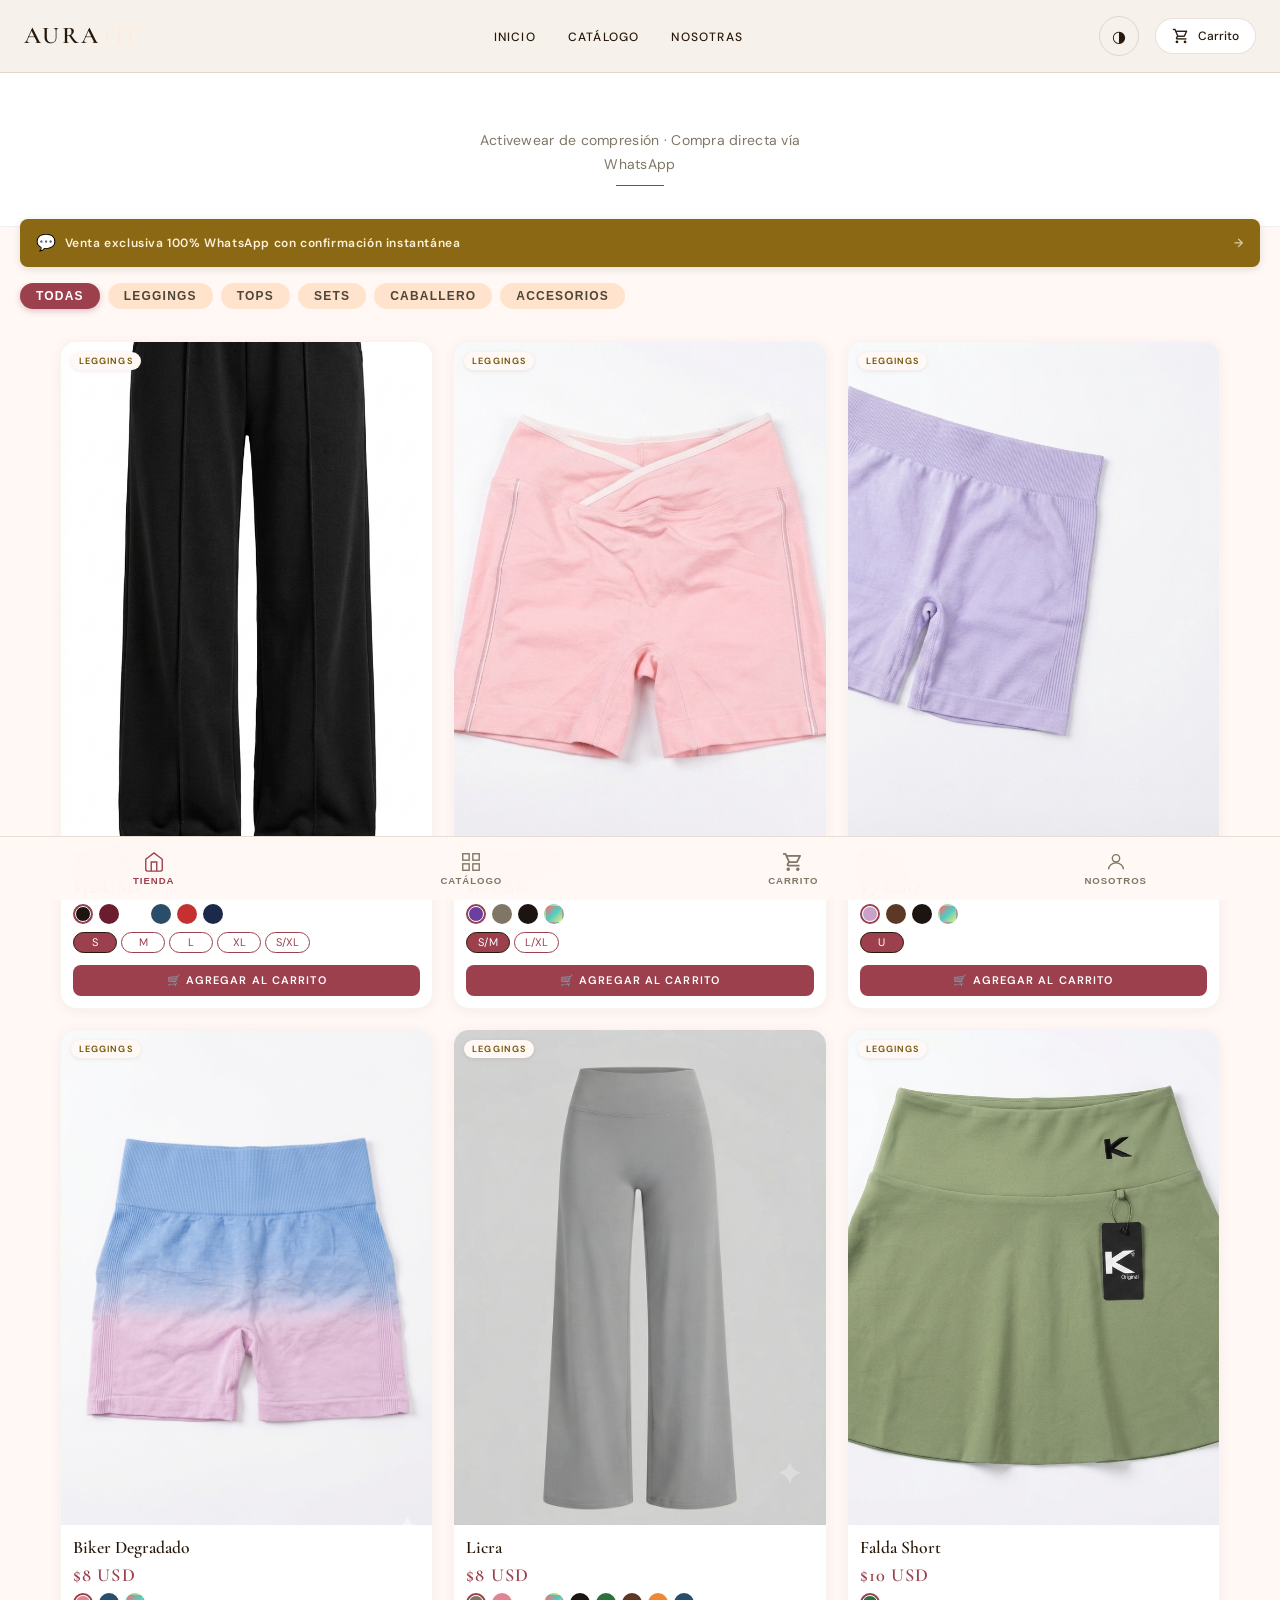
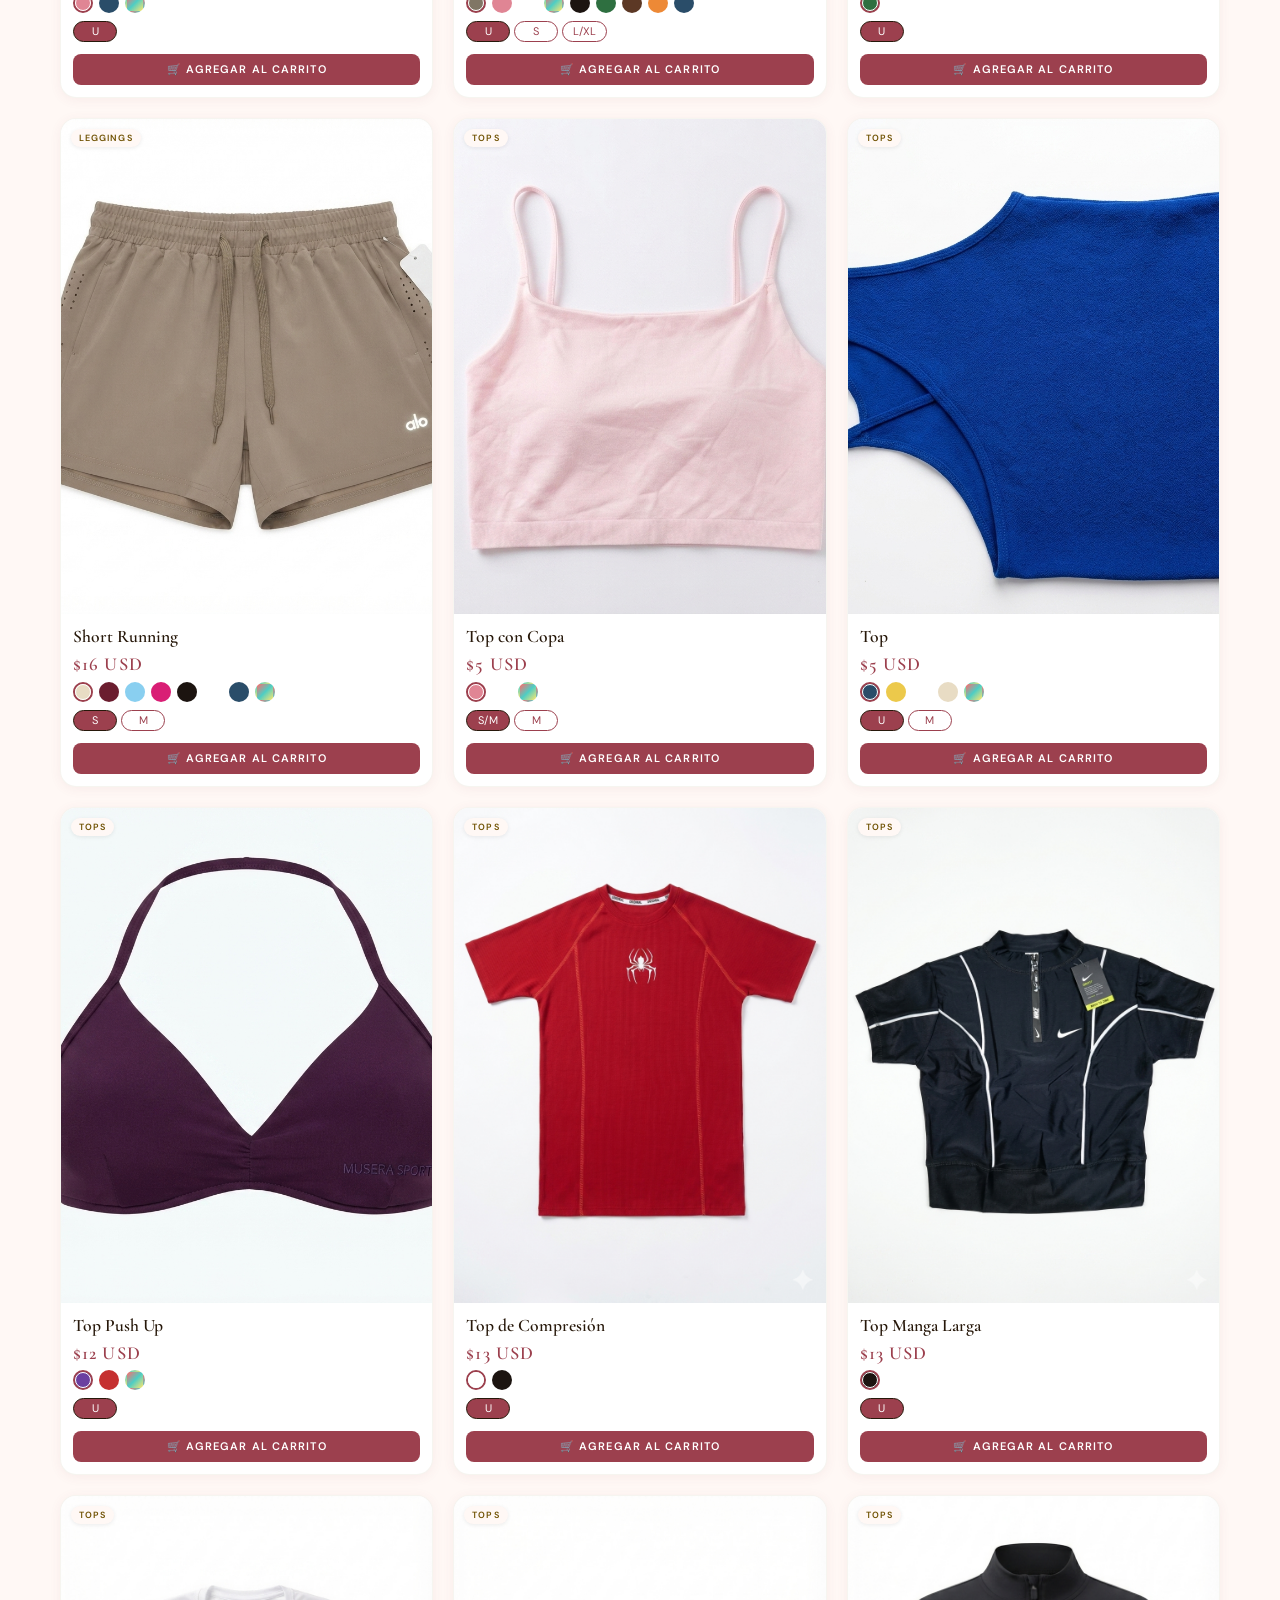
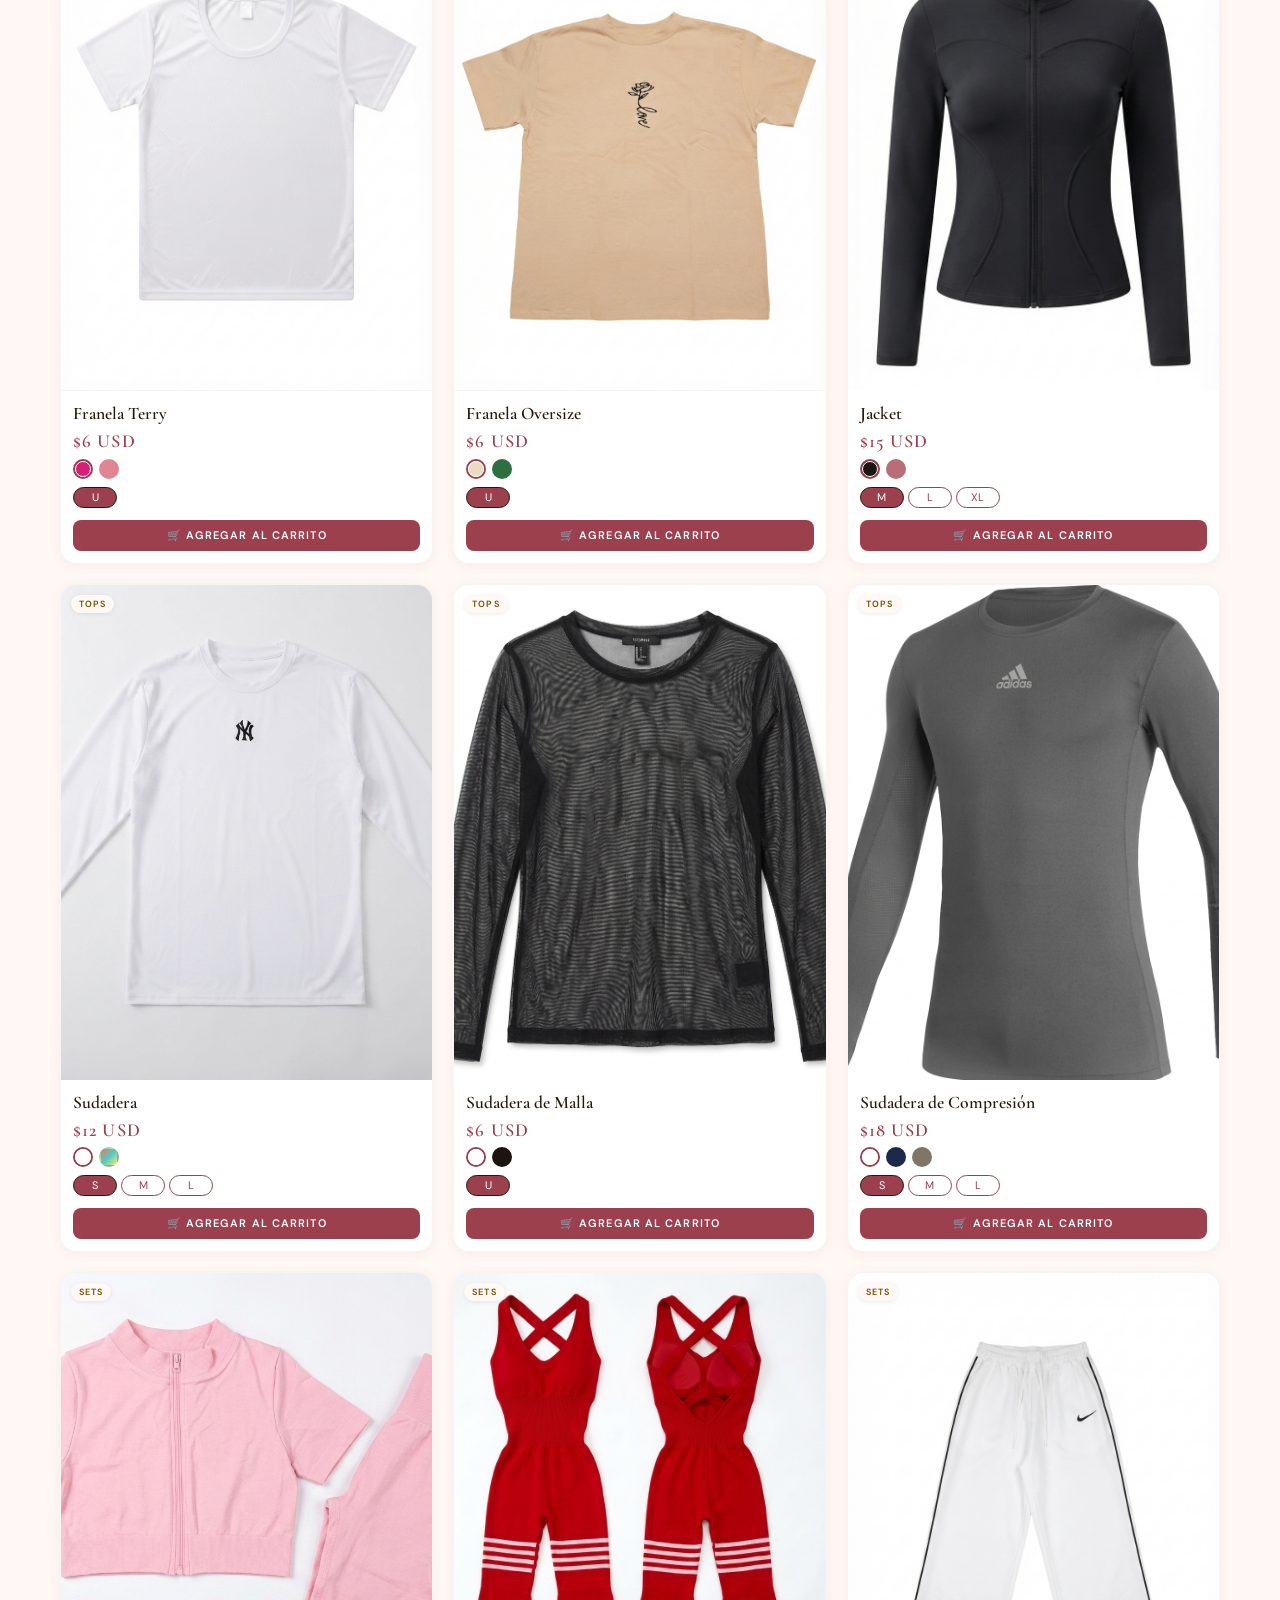
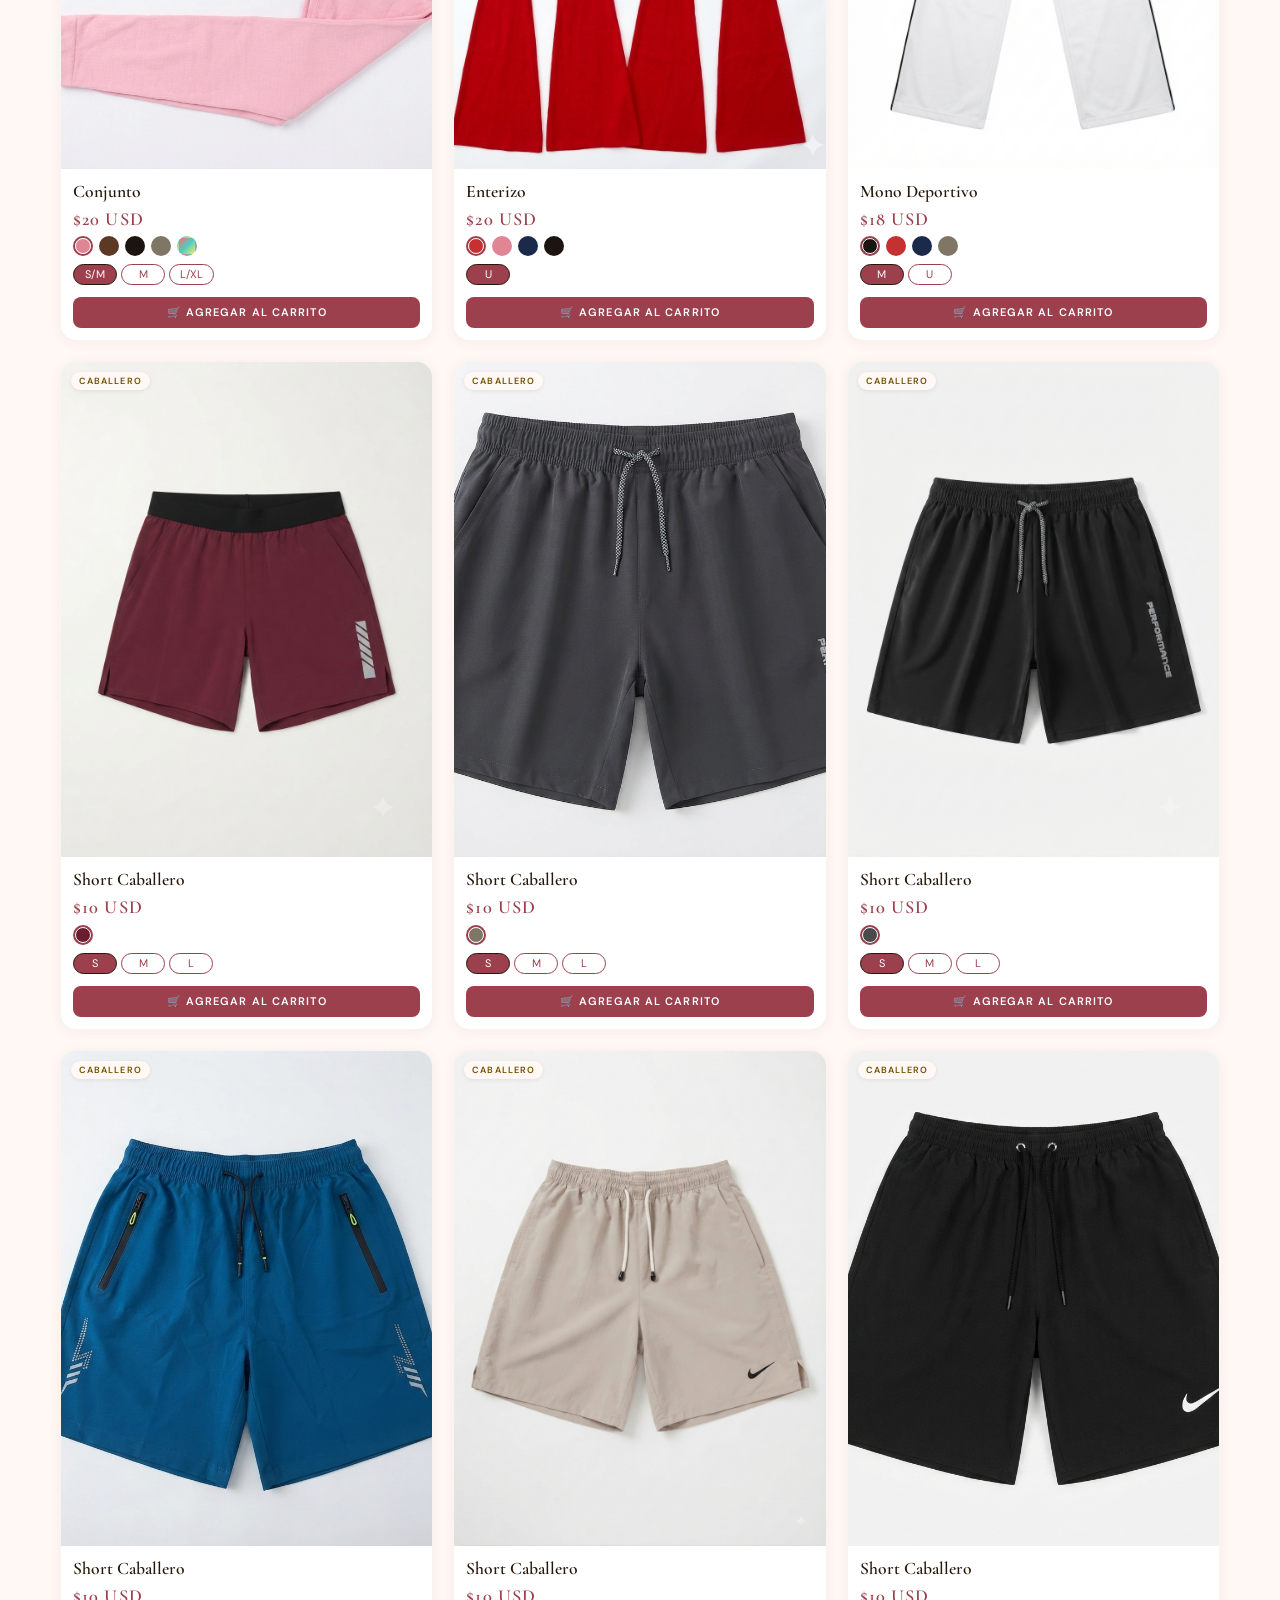
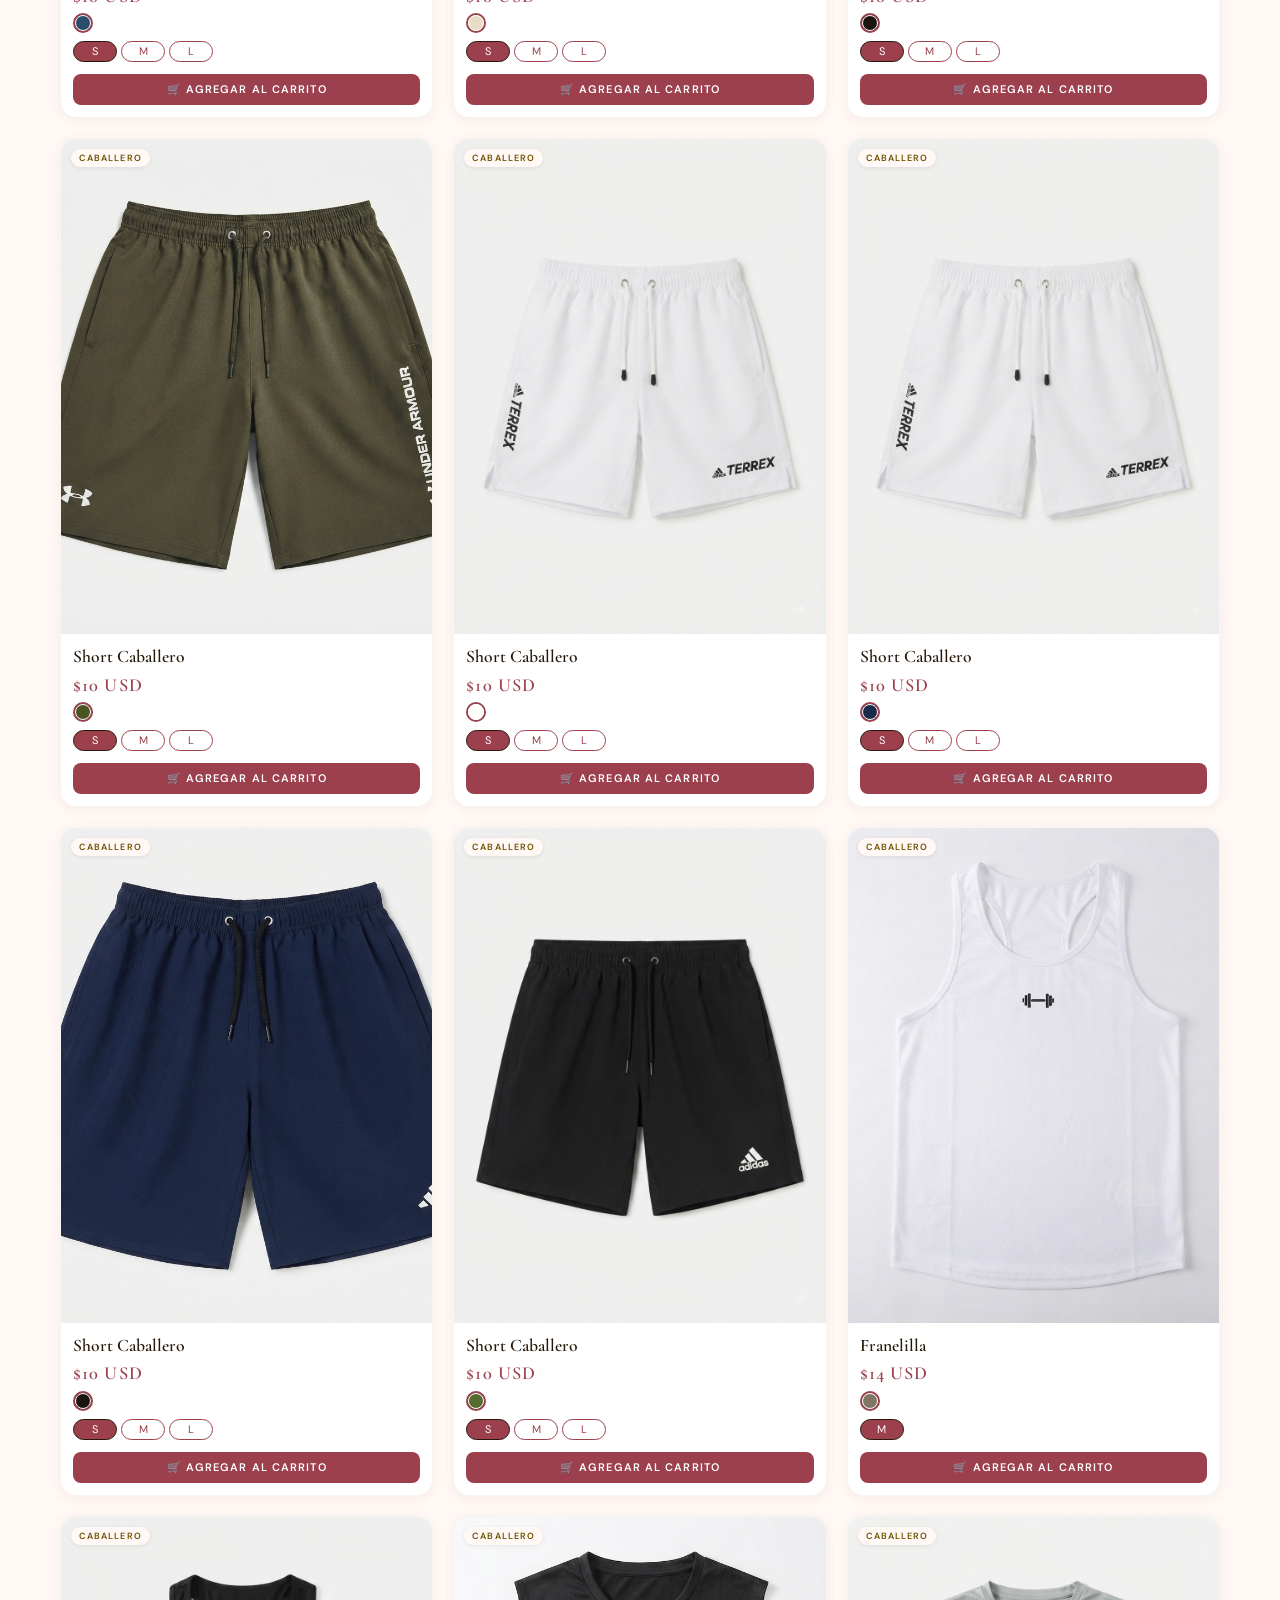
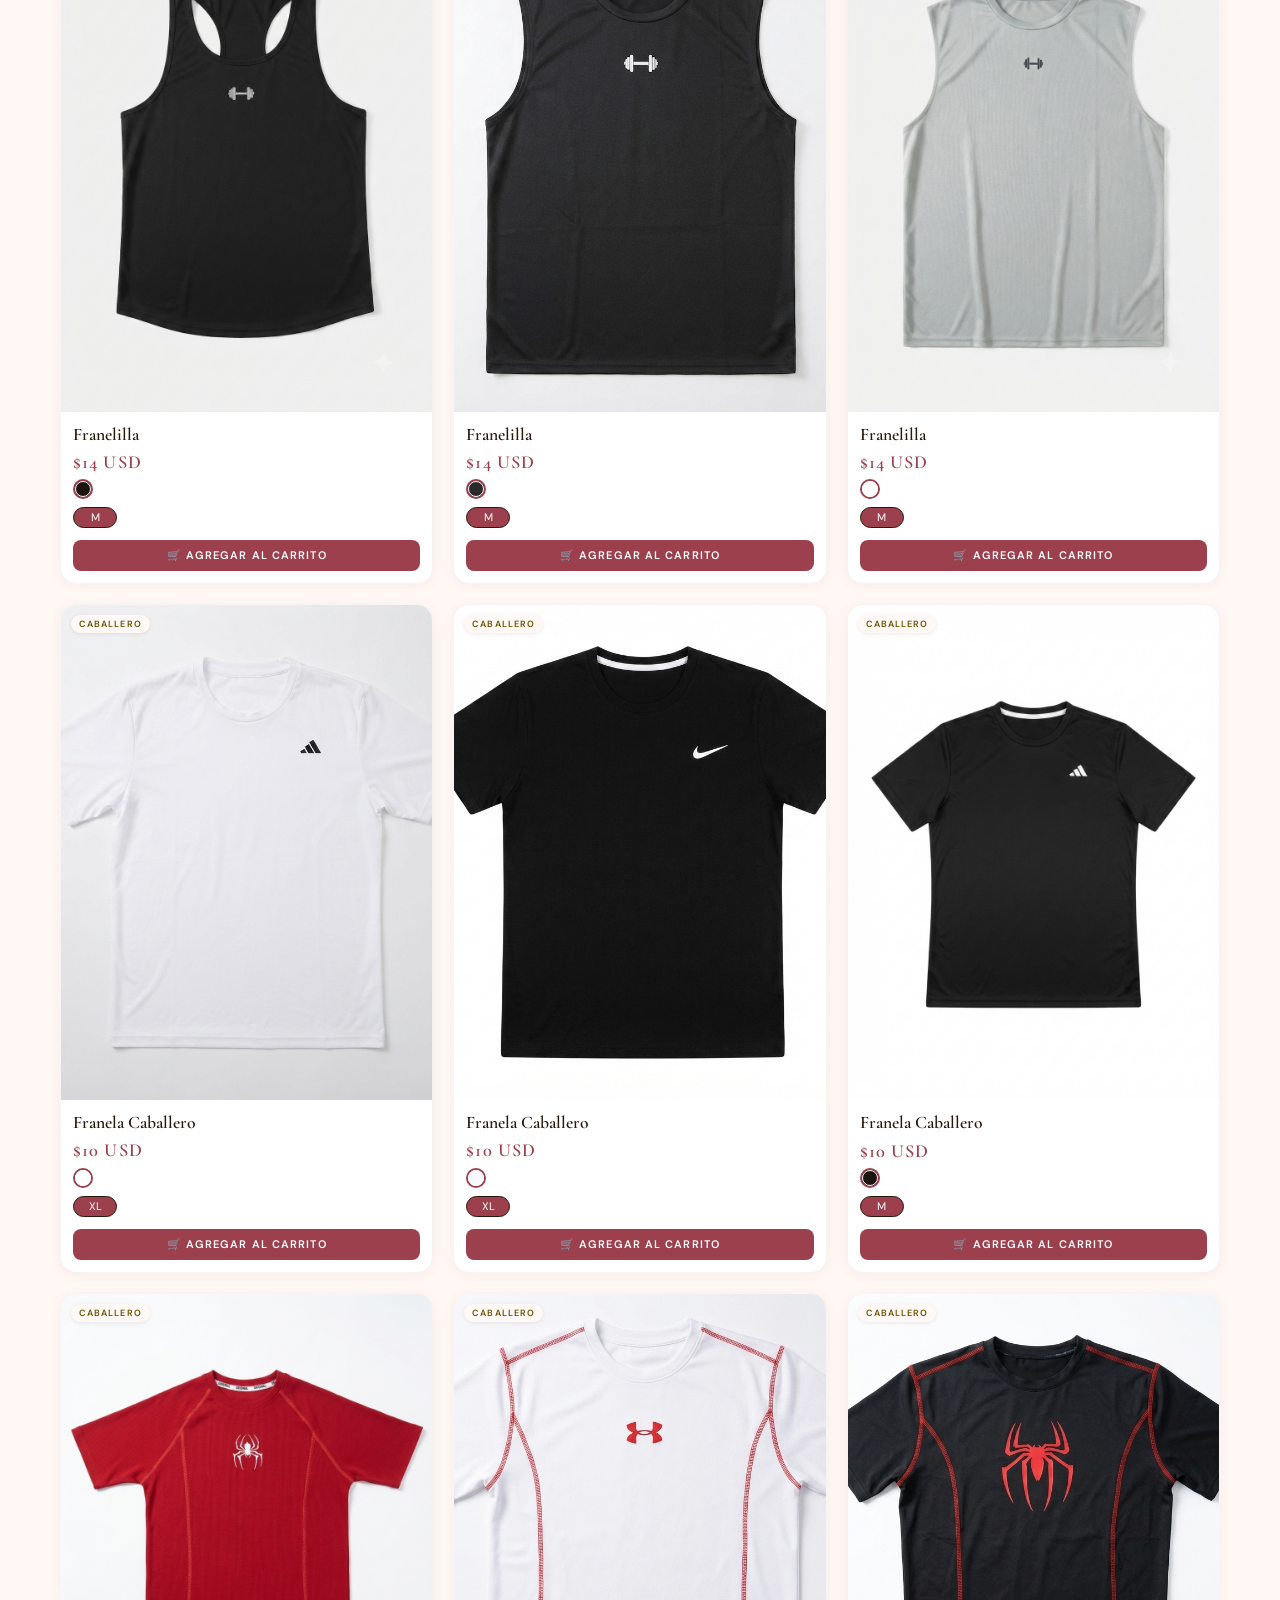
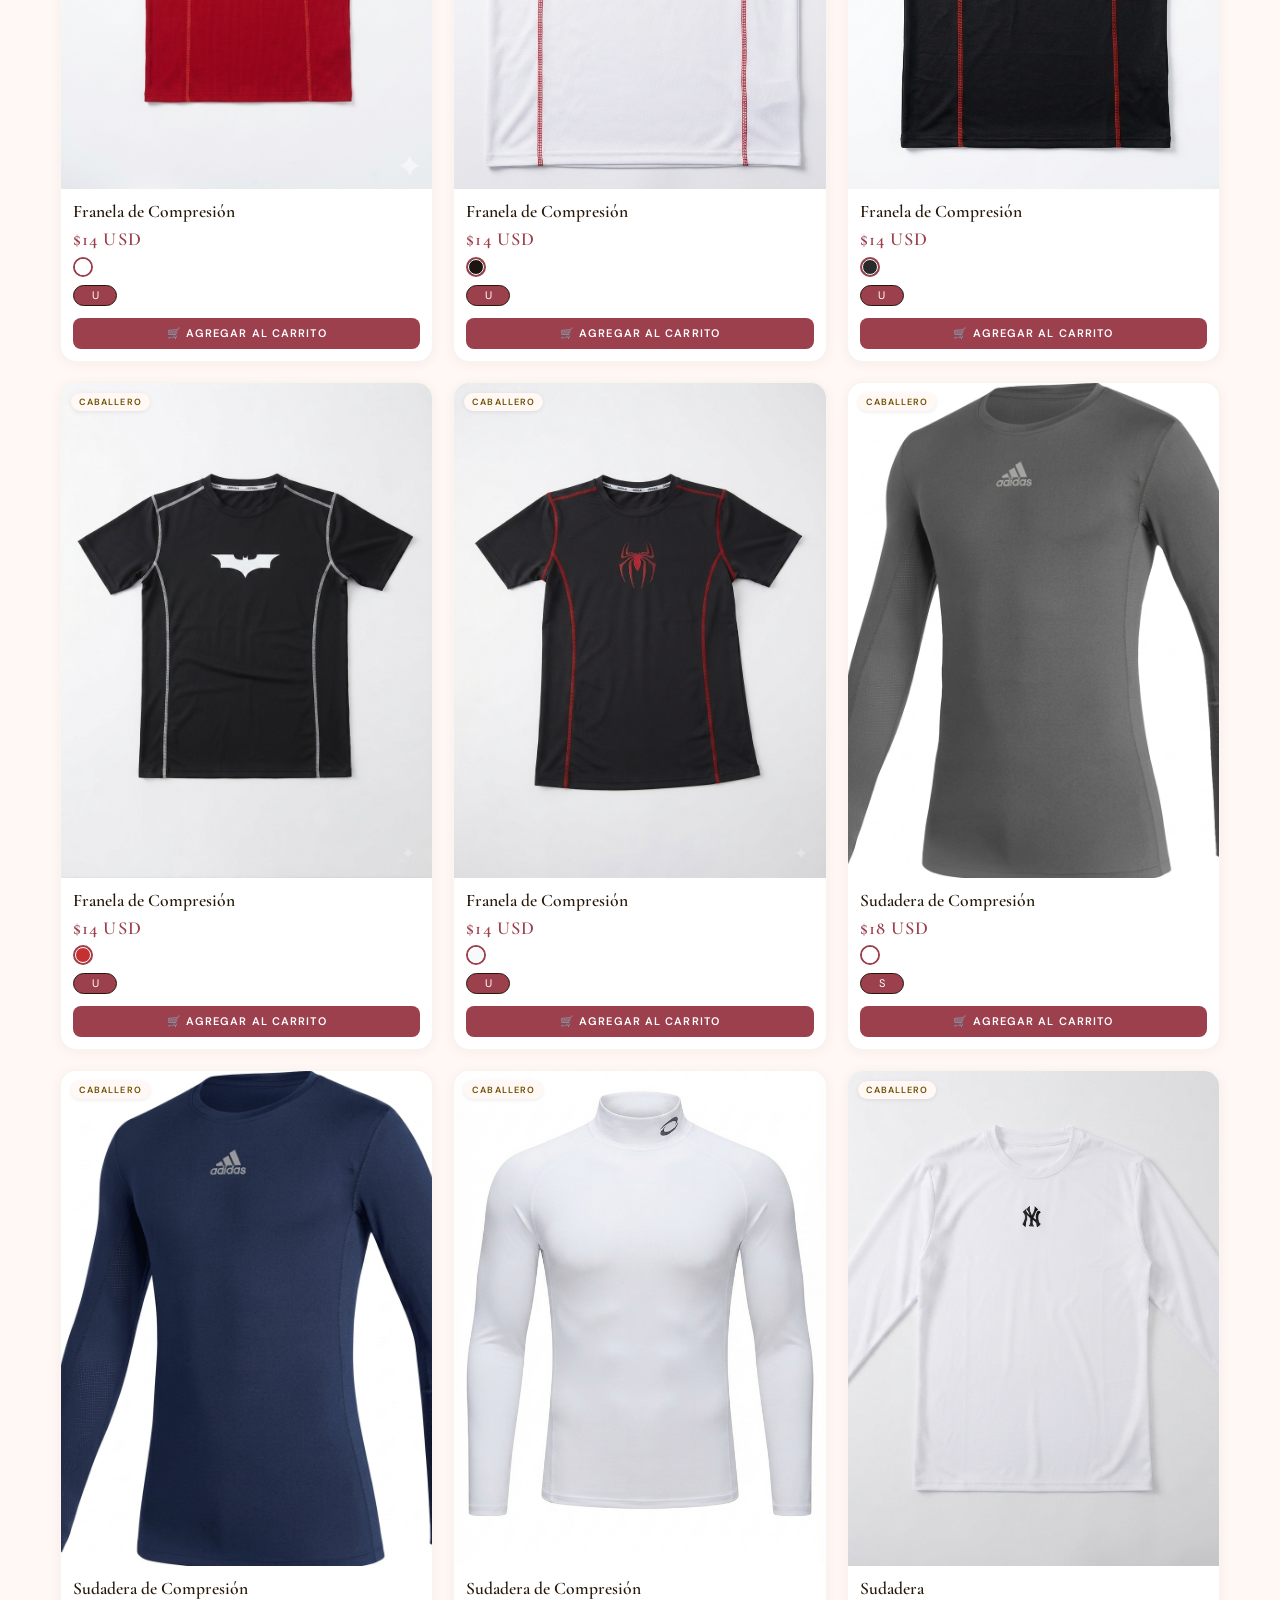
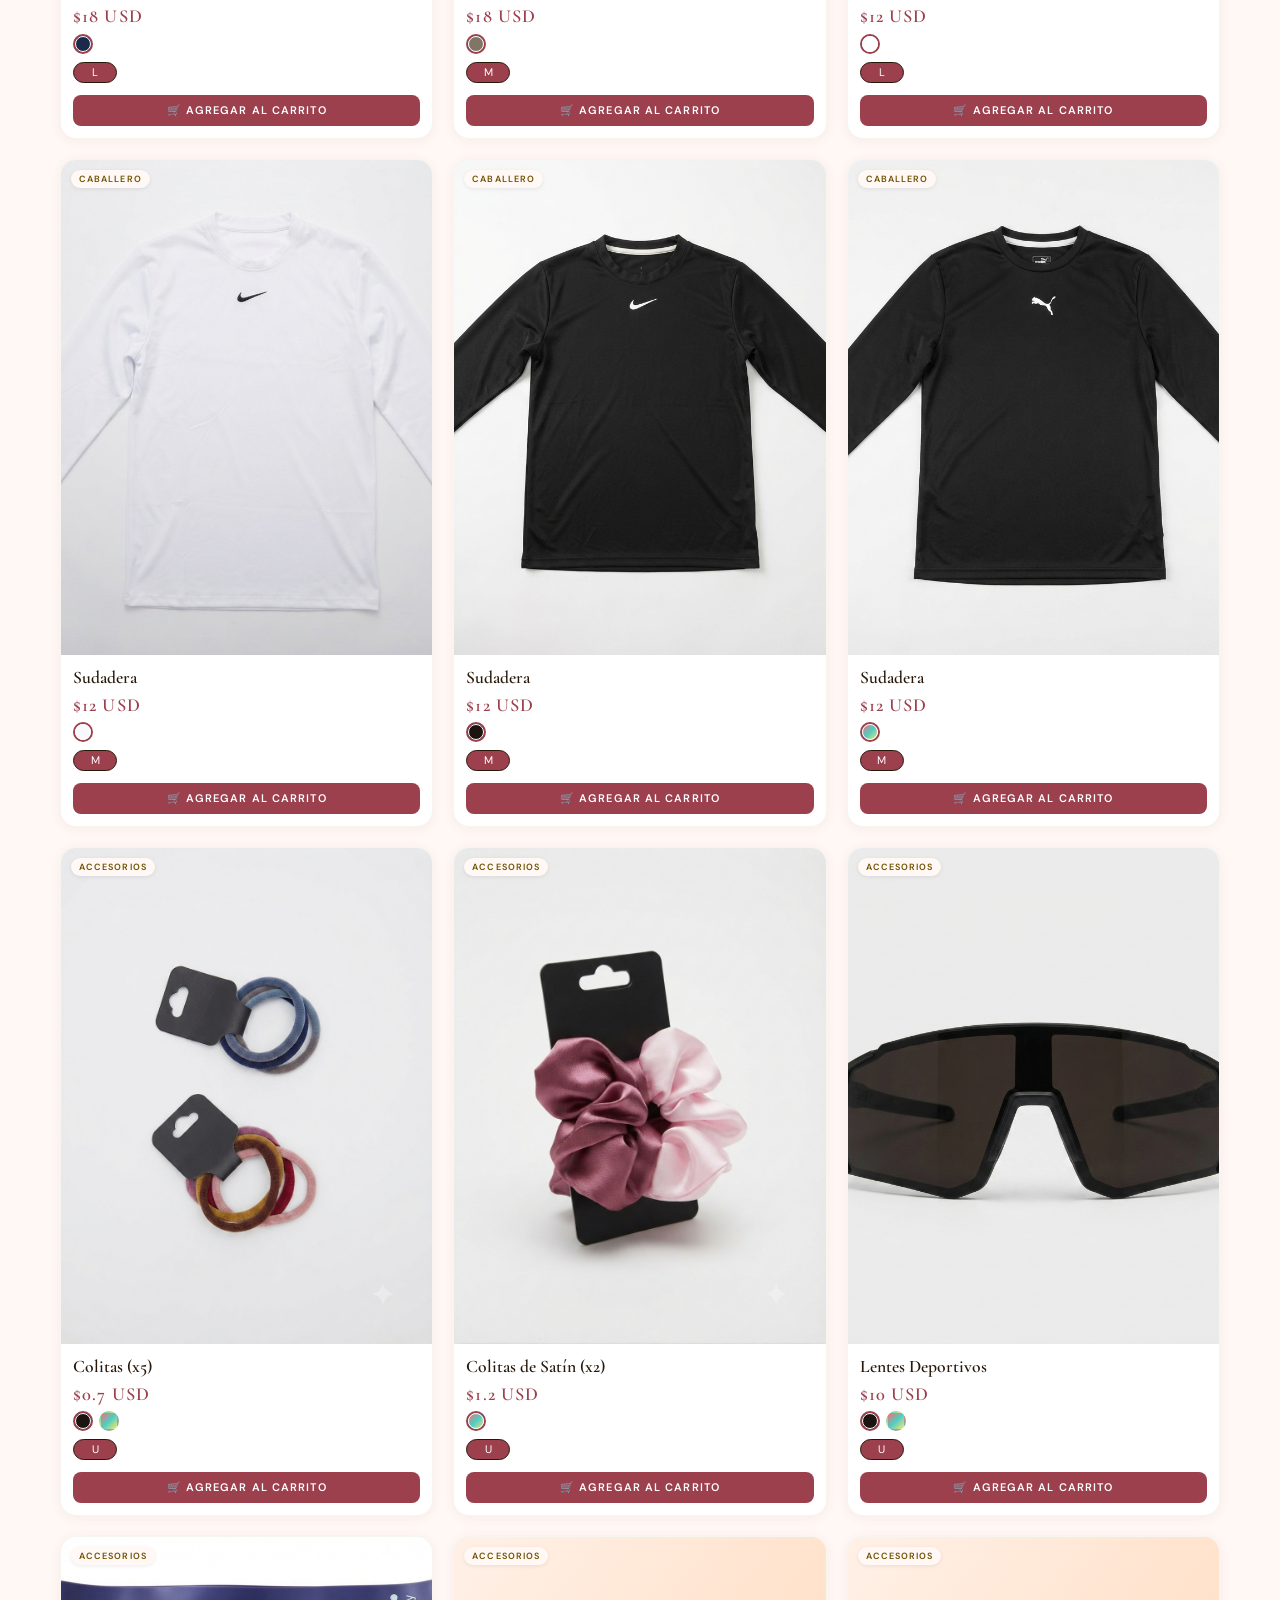
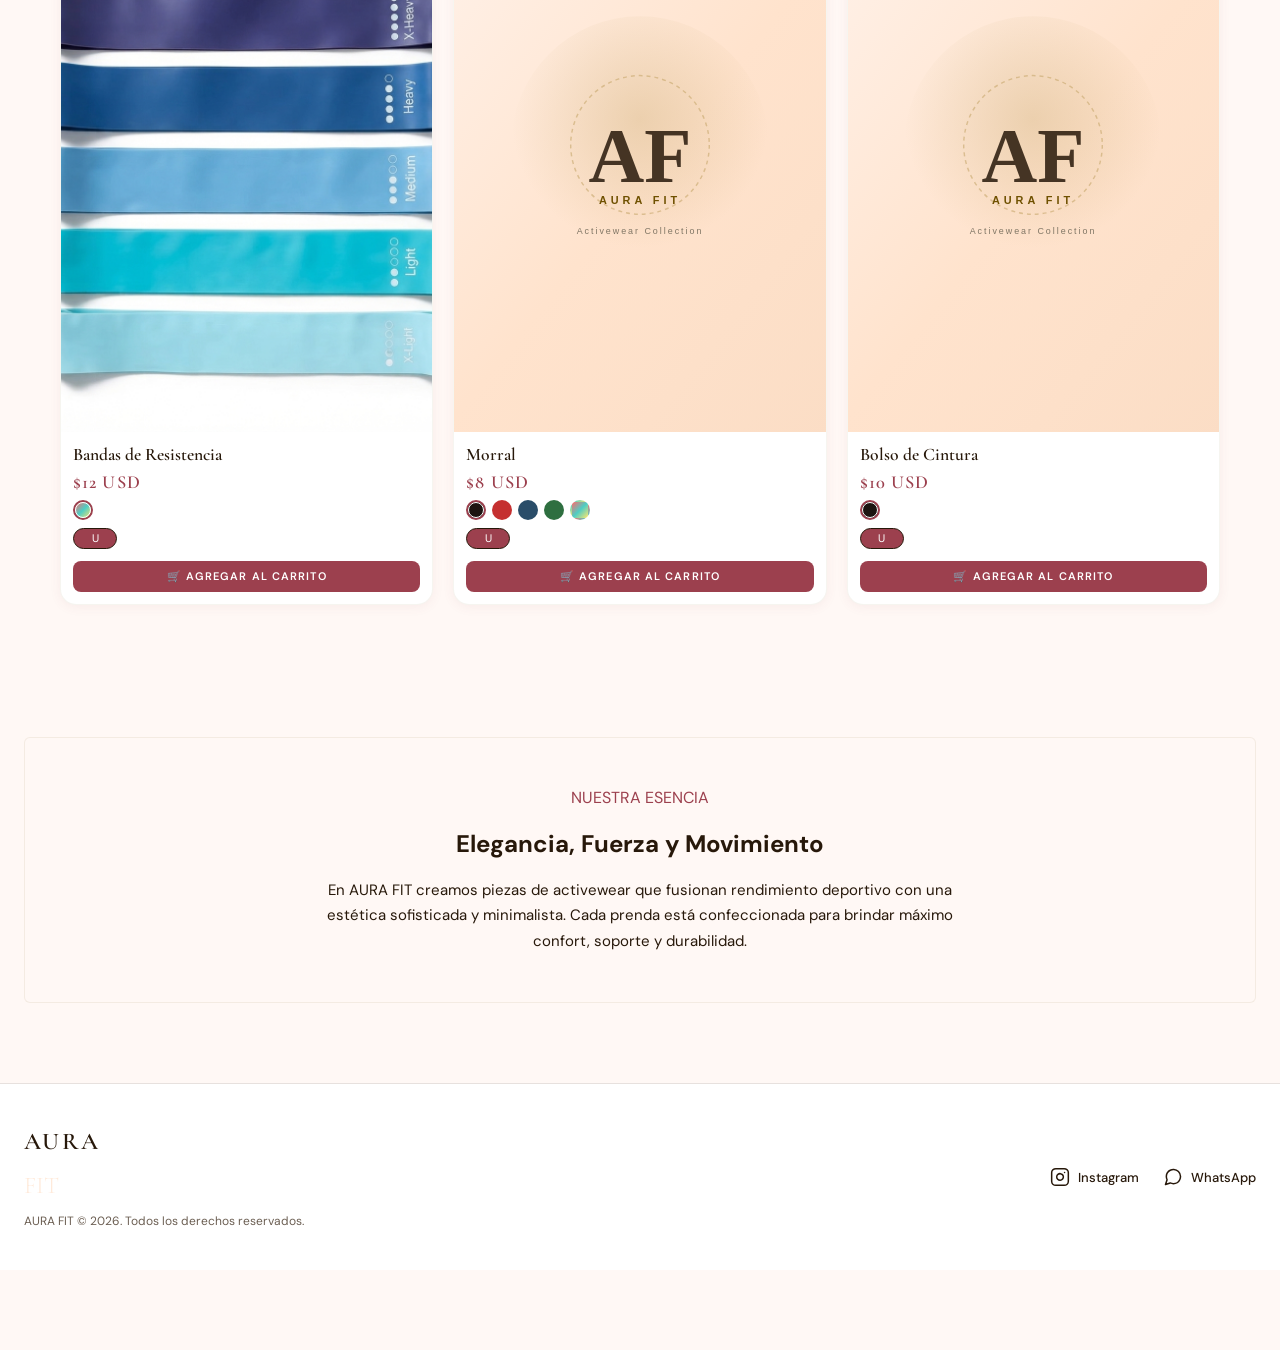
==== index.html @ 2758cf2b "fix: instagram link aurafit.mgta" ====
<!DOCTYPE html>
<html lang="es">
<head>
  <meta charset="UTF-8">
  <meta name="viewport" content="width=device-width, initial-scale=1.0">
  <title>AURA FIT | Actívate con Estilo</title>
  <meta name="description" content="Aura Fit - Ropa deportiva femenina diseñada para mujeres que no se detienen. Descubre nuestra nueva colección de tops, leggings, sets y accesorios.">

  <!-- Google Fonts -->
  <link rel="preconnect" href="https://fonts.googleapis.com">
  <link rel="preconnect" href="https://fonts.gstatic.com" crossorigin>
  <link href="https://fonts.googleapis.com/css2?family=Cormorant+Garamond:ital,wght@0,300;0,400;0,600;0,700;1,400&family=DM+Sans:ital,wght@0,300;0,400;0,500;0,700;1,400&display=swap" rel="stylesheet">
  <link rel="stylesheet" href="https://fonts.googleapis.com/css2?family=Material+Symbols+Outlined:opsz,wght,FILL,GRAD@20..48,100..700,0..1,-50..200" />

  <!-- CSS Stylesheets -->
  <link rel="stylesheet" href="css/tokens.css">
  <link rel="stylesheet" href="css/base.css">
  <link rel="stylesheet" href="css/components.css">
  <link rel="stylesheet" href="css/layout.css">

  <!-- Deferred Scripts -->
  <script src="js/products.js" defer></script>
  <script src="js/config.js" defer></script>
  <script src="js/db.js" defer></script>
  <script src="js/store.js" defer></script>
  <script src="js/cart.js" defer></script>
  <script src="js/admin.js" defer></script>
  <script src="js/dashboard.js" defer></script>
</head>
<body>

<div id="aura-splash">
  <div class="splash-inner">
    <p class="splash-sub-top">Estudio</p>
    <h1 class="splash-title">AURA FIT</h1>
    <p class="splash-sub">Activewear Studio</p>
    <span class="splash-ornament">✦</span>
  </div>
</div>


  <!-- =========================================================================
       SCREEN 1: STORE
       ========================================================================= -->
  <section id="screen-store" class="screen active">
    <!-- Header -->
    <header class="store-header">
      <div class="header-container">
        <a href="#top" class="brand-logo" aria-label="Aura Fit Inicio">
          <span class="logo-aura">AURA</span><span class="logo-fit">FIT</span>
        </a>
        
        <nav class="store-nav" aria-label="Navegación principal">
          <ul class="nav-list">
            <li><a href="#top" class="nav-link">Inicio</a></li>
            <li><a href="#catalog" class="nav-link">Catálogo</a></li>
            <li><a href="#about" class="nav-link">Nosotras</a></li>
          </ul>
        </nav>

        <div class="header-actions">
          <button id="theme-toggle" class="icon-btn" aria-label="Cambiar tema" title="Modo Oscuro">
            <span class="theme-icon" aria-hidden="true">◑</span>
          </button>
          <button id="btn-cart" class="cart-btn" aria-label="Ver carrito" onclick="if(typeof goTo==='function')goTo('screen-cart')">
            <span class="material-symbols-outlined" style="font-size:18px;">shopping_cart</span>
            <span class="cart-text">Carrito</span>
            <span id="cart-badge" class="cart-badge">0</span>
          </button>
        </div>
      </div>
    </header>

    <!-- Hero Section -->
    <section class="store-hero">
      <div class="store-hero-inner">
        <p class="hero-desc">Activewear de compresión · Compra directa vía WhatsApp</p>
      </div>
    </section>

    <!-- WhatsApp Ribbon -->
    <div class="wa-ribbon">
      <span class="wa-ribbon-icon">💬</span>
      <span>Venta exclusiva 100% WhatsApp con confirmación instantánea</span>
      <span class="wa-ribbon-arrow">→</span>
    </div>

    <!-- Category Pills -->
    <div class="category-pills-wrap">
      <div class="category-pills" id="category-pills">
        <button class="pill pill-active" onclick="filterCategory('Todas')">Todas</button>
        <button class="pill" onclick="filterCategory('Leggings')">Leggings</button>
        <button class="pill" onclick="filterCategory('Tops')">Tops</button>
        <button class="pill" onclick="filterCategory('Sets')">Sets</button>
        <button class="pill" onclick="filterCategory('Caballero')">Caballero</button>
        <button class="pill" onclick="filterCategory('Accesorios')">Accesorios</button>
      </div>
    </div>

    <!-- Catalog Section -->
    <section id="catalog" class="catalog-section">
      <div class="catalog-container">
        <div id="products-grid" class="products-grid">
          <!-- Dynamically populated by store.js -->
        </div>
      </div>
    </section>

    <!-- Nosotras / About Preview Section -->
    <section id="about" class="about-section">
      <div class="about-container">
        <div class="about-card">
          <span class="hero-eyebrow">NUESTRA ESENCIA</span>
          <h2 class="section-title">Elegancia, Fuerza y Movimiento</h2>
          <p class="about-text">En AURA FIT creamos piezas de activewear que fusionan rendimiento deportivo con una estética sofisticada y minimalista. Cada prenda está confeccionada para brindar máximo confort, soporte y durabilidad.</p>
        </div>
      </div>
    </section>

    <!-- Footer -->
    <footer class="store-footer">
      <div class="footer-container">
        <div class="footer-brand">
          <span class="logo-aura">AURA</span><span class="logo-fit">FIT</span>
          <p class="footer-copy">AURA FIT &copy; 2026. Todos los derechos reservados.</p>
        </div>
        <div class="footer-links">
          <a href="https://instagram.com/aurafit.mgta" target="_blank" rel="noopener noreferrer" class="social-link" aria-label="Instagram">
            <svg class="social-icon" width="20" height="20" viewBox="0 0 24 24" fill="none" stroke="currentColor" stroke-width="1.8" stroke-linecap="round" stroke-linejoin="round"><rect width="20" height="20" x="2" y="2" rx="5" ry="5"/><path d="M16 11.37A4 4 0 1 1 12.63 8 4 4 0 0 1 16 11.37z"/><line x1="17.5" x2="17.51" y1="6.5" y2="6.5"/></svg>
            <span>Instagram</span>
          </a>
          <a href="https://wa.me/" target="_blank" rel="noopener noreferrer" class="social-link" aria-label="WhatsApp">
            <svg class="social-icon" width="20" height="20" viewBox="0 0 24 24" fill="none" stroke="currentColor" stroke-width="1.8" stroke-linecap="round" stroke-linejoin="round"><path d="M21 11.5a8.38 8.38 0 0 1-.9 3.8 8.5 8.5 0 0 1-7.6 4.7 8.38 8.38 0 0 1-3.8-.9L3 21l1.9-5.7a8.38 8.38 0 0 1-.9-3.8 8.5 8.5 0 0 1 4.7-7.6 8.38 8.38 0 0 1 3.8-.9h.5a8.48 8.48 0 0 1 8 8v.5z"/></svg>
            <span>WhatsApp</span>
          </a>
        </div>
      </div>
    </footer>
  </section>

  <!-- =========================================================================
       SCREEN 2: CART
       ========================================================================= -->
  <section id="screen-cart" class="screen">
    <div class="cart-wrapper">

      <!-- Header badge -->
      <div class="cart-header-badge">
        <div class="cart-header-left">
          <span class="cart-live-dot"></span>
          <span class="cart-live-label">Tu Carrito</span>
        </div>
        <div class="cart-items-pill" id="cart-items-pill">
          🛒 <span id="cart-item-count">0</span> Piezas seleccionadas
        </div>
      </div>

      <!-- Title -->
      <div class="cart-title-block">
        <h1 class="cart-title">Tu Carrito</h1>
        <p class="cart-subtitle">Piezas reservadas bajo confirmación WhatsApp.</p>
      </div>

      <!-- Cart Items List -->
      <div class="cart-items-list" id="cart-items-list">
        <!-- Se llena dinámicamente con JS -->
        <div class="cart-empty" id="cart-empty">
          <span class="cart-empty-icon">🛒</span>
          <p>Tu carrito está vacío</p>
          <button onclick="showScreen('store')" class="btn-go-store">Ver colección</button>
        </div>
      </div>

      <!-- Order ID -->
      <div class="cart-order-id" id="cart-order-id-section" style="display:none">
        <div class="order-id-left">
          <div class="order-id-icon">🧾</div>
          <div>
            <p class="order-id-label">Reserva Oficial</p>
            <p class="order-id-value" id="order-id-display">ORD-...</p>
          </div>
        </div>
        <button class="btn-copy-order" onclick="copyOrderId()">Copiar</button>
      </div>

      <!-- Financial Summary -->
      <div class="cart-summary" id="cart-summary" style="display:none">
        <div class="summary-row">
          <span>Subtotal</span>
          <span id="cart-subtotal">$0 USD</span>
        </div>
        <!-- Selector de entrega -->
        <div id="delivery-selector" style="margin:1rem 0;">
          <p style="font-size:0.8rem;font-weight:600;color:#27180a;letter-spacing:0.08em;text-transform:uppercase;margin-bottom:0.75rem;">¿Cómo deseas recibir tu pedido?</p>
          <div style="display:flex;gap:0.75rem;flex-wrap:wrap;">
            <button type="button" id="btn-retiro" onclick="selectDelivery('retiro')" style="flex:1;min-width:120px;padding:0.65rem 1rem;border-radius:8px;border:2px solid #e4c285;background:#fff8f5;color:#27180a;font-size:0.85rem;font-weight:600;cursor:pointer;transition:all 0.2s;">
              🏪 Retiro en tienda
            </button>
            <button type="button" id="btn-envio" onclick="selectDelivery('envio')" style="flex:1;min-width:120px;padding:0.65rem 1rem;border-radius:8px;border:2px solid #e4c285;background:#fff8f5;color:#27180a;font-size:0.85rem;font-weight:600;cursor:pointer;transition:all 0.2s;">
              📦 Envío a domicilio
            </button>
          </div>
        </div>

        <!-- Panel de envío (oculto hasta que elijan envío) -->
        <div id="shipping-panel" style="display:none;margin-top:0.75rem;padding:1rem;background:#ffeada;border-radius:10px;border:1px solid rgba(111,81,0,0.15);">
          <p style="font-size:0.8rem;font-weight:600;color:#27180a;letter-spacing:0.08em;text-transform:uppercase;margin-bottom:0.75rem;">Elige tu agencia de envío</p>
          <div style="display:flex;gap:0.6rem;flex-wrap:wrap;">
            <label class="agency-opt" style="flex:1;min-width:80px;">
              <input type="radio" name="agency" value="Domesa" onchange="selectAgency('Domesa')" style="display:none;">
              <span id="agency-Domesa" style="display:block;text-align:center;padding:0.5rem;border-radius:6px;border:2px solid #e4c285;background:#fff8f5;color:#27180a;font-size:0.8rem;font-weight:600;cursor:pointer;">Domesa</span>
            </label>
            <label class="agency-opt" style="flex:1;min-width:80px;">
              <input type="radio" name="agency" value="MRW" onchange="selectAgency('MRW')" style="display:none;">
              <span id="agency-MRW" style="display:block;text-align:center;padding:0.5rem;border-radius:6px;border:2px solid #e4c285;background:#fff8f5;color:#27180a;font-size:0.8rem;font-weight:600;cursor:pointer;">MRW</span>
            </label>
            <label class="agency-opt" style="flex:1;min-width:80px;">
              <input type="radio" name="agency" value="Tealca" onchange="selectAgency('Tealca')" style="display:none;">
              <span id="agency-Tealca" style="display:block;text-align:center;padding:0.5rem;border-radius:6px;border:2px solid #e4c285;background:#fff8f5;color:#27180a;font-size:0.8rem;font-weight:600;cursor:pointer;">Tealca</span>
            </label>
          </div>
          <p style="margin-top:0.75rem;font-size:0.78rem;color:#6f5100;font-style:italic;">* El costo del envío se coordina por WhatsApp según tu ciudad.</p>
        </div>

        <!-- Resumen de entrega en el total -->
        <div style="display:flex;justify-content:space-between;align-items:center;padding:0.5rem 0;border-top:1px solid rgba(111,81,0,0.1);margin-top:0.5rem;">
          <span style="font-size:0.9rem;color:#6f5100;">Entrega</span>
          <span id="delivery-label" style="font-size:0.85rem;color:#9c404e;font-weight:600;">Por confirmar</span>
        </div>
        <div class="summary-divider"></div>
        <div class="summary-row summary-total">
          <span>Total Estimado</span>
          <div>
            <span class="summary-total-amount" id="cart-total">$0</span>
            <span class="summary-total-currency">USD</span>
          </div>
        </div>
      </div>

      <!-- Customer Form -->
      <div class="cart-form" id="cart-form" style="display:none">
        <div class="cart-form-header">
          👤 <h3 id="cart-form-title">Datos del Cliente</h3>
        </div>
        <div class="form-group">
          <label for="cust-name">Nombre Completo</label>
          <input type="text" id="cust-name" placeholder="Ej. María González" oninput="updateWhatsAppPreview()">
        </div>
        <div class="form-row">
          <div class="form-group">
            <label for="cust-city">Ciudad</label>
            <input type="text" id="cust-city" placeholder="Ej. Caracas" oninput="updateWhatsAppPreview()">
          </div>
          <div class="form-group">
            <label for="cust-phone">WhatsApp</label>
            <input type="tel" id="cust-phone" placeholder="+58 ...">
          </div>
        </div>
        <!-- Solo visible si eligen envío a domicilio -->
        <div id="address-fields" style="display:none;">
          <div class="form-group">
            <label for="cust-address">Dirección de Entrega</label>
            <input type="text" id="cust-address" placeholder="Calle, número, sector" oninput="updateWhatsAppPreview()">
          </div>
        </div>
        <div class="form-group">
          <label for="cust-notes">Notas Especiales</label>
          <textarea id="cust-notes" rows="2" placeholder="Empaque especial, instrucciones, etc." oninput="updateWhatsAppPreview()"></textarea>
        </div>
      </div>

      <!-- WhatsApp Preview -->
      <div class="wa-preview" id="wa-preview" style="display:none">
        <div class="wa-preview-header">
          <span>💬 Mensaje pre-generado para WhatsApp</span>
          <span class="wa-preview-badge">Listo</span>
        </div>
        <div class="wa-preview-box">
          <p id="whatsapp-preview-text" class="wa-preview-text"></p>
        </div>
      </div>

      <!-- CTA Button -->
      <div class="cart-cta" id="cart-cta" style="display:none">
        <button class="btn-whatsapp-checkout" onclick="sendOrderToWhatsApp()">
          <svg width="20" height="20" viewBox="0 0 24 24" fill="currentColor">
            <path d="M17.472 14.382c-.297-.149-1.758-.867-2.03-.967-.273-.099-.471-.148-.67.15-.197.297-.767.966-.94 1.164-.173.199-.347.223-.644.075-.297-.15-1.255-.463-2.39-1.475-.883-.788-1.48-1.761-1.653-2.059-.173-.297-.018-.458.13-.606.134-.133.298-.347.446-.52.149-.174.198-.298.298-.497.099-.198.05-.371-.025-.52-.075-.149-.669-1.612-.916-2.207-.242-.579-.487-.5-.669-.51-.173-.008-.371-.01-.57-.01-.198 0-.52.074-.792.372-.272.297-1.04 1.016-1.04 2.479 0 1.462 1.065 2.875 1.213 3.074.149.198 2.096 3.2 5.077 4.487.709.306 1.262.489 1.694.625.712.227 1.36.195 1.871.118.571-.085 1.758-.719 2.006-1.413.248-.694.248-1.289.173-1.413-.074-.124-.272-.198-.57-.347z"/><path d="M12 0C5.373 0 0 5.373 0 12c0 2.139.565 4.147 1.547 5.887L0 24l6.267-1.521C7.935 23.47 9.918 24 12 24c6.627 0 12-5.373 12-12S18.627 0 12 0zm0 22c-1.92 0-3.726-.5-5.29-1.375l-.368-.213-3.72.902.944-3.619-.235-.381C2.533 15.756 2 13.938 2 12 2 6.477 6.477 2 12 2s10 4.477 10 10-4.477 10-10 10z"/>
          </svg>
          Finalizar y Confirmar por WhatsApp
        </button>
        <p class="cart-cta-note">✅ Atención personalizada directa con AURA FIT</p>
      </div>

      <!-- Perks -->
      <div class="cart-perks" id="cart-perks" style="display:none">
        <div class="perk-card">
          <span class="perk-icon">🔄</span>
          <div>
            <p class="perk-title">Cambio de Talla</p>
            <p class="perk-desc">30 días sin costo</p>
          </div>
        </div>
        <div class="perk-card">
          <span class="perk-icon">🛡</span>
          <div>
            <p class="perk-title">Garantía SilkFlex™</p>
            <p class="perk-desc">Costuras alta resistencia</p>
          </div>
        </div>
      </div>

    </div>
  </section>

  <!-- =========================================================================
       MODALS
       ========================================================================= -->

  <!-- MODAL: PRODUCT (ADD / EDIT) -->
  <div id="modal-product" class="modal-overlay" role="dialog" aria-modal="true" aria-labelledby="modal-product-title" style="display: none;">
    <div class="modal-card modal-card-lg">
      <div class="modal-card-header">
        <h3 id="modal-product-title" class="modal-heading">Nuevo Producto</h3>
        <button type="button" class="modal-close-btn" aria-label="Cerrar modal" onclick="document.getElementById('modal-product').style.display = 'none';">&times;</button>
      </div>

      <form id="product-form" onsubmit="event.preventDefault(); saveProduct();">
        <div class="form-group">
          <label for="prod-name" class="label">Nombre del Producto</label>
          <input type="text" id="prod-name" name="name" class="input" placeholder="Ej. Legging Sculpt Seamless" required>
        </div>

        <div class="form-row">
          <div class="form-group col-half">
            <label for="prod-category" class="label">Categoría</label>
            <select id="prod-category" name="category" class="select" required>
              <option value="Tops">Tops</option>
              <option value="Leggings">Leggings</option>
              <option value="Sets">Sets</option>
              <option value="Accesorios">Accesorios</option>
            </select>
          </div>

          <div class="form-group col-quarter">
            <label for="prod-price" class="label">Precio USD ($)</label>
            <input type="number" id="prod-price" name="price" class="input" step="0.01" min="0" placeholder="0.00" required>
          </div>

          <div class="form-group col-quarter">
            <label for="prod-cost" class="label">Costo USD ($)</label>
            <input type="number" id="prod-cost" name="cost" class="input" step="0.01" min="0" placeholder="0.00">
          </div>
        </div>

        <div class="form-group">
          <label for="prod-description" class="label">Descripción</label>
          <textarea id="prod-description" name="description" class="input textarea" rows="3" placeholder="Describe los materiales, ajuste y características..."></textarea>
        </div>

        <!-- Colors Section -->
        <div class="form-section">
          <div class="section-heading-row">
            <label class="label">Colores Disponibles</label>
            <button type="button" id="btn-add-color" class="btn-outline btn-sm">＋ Agregar Color</button>
          </div>
          <div id="colors-list" class="colors-list-container">
            <!-- Dynamic color items -->
          </div>
        </div>

        <!-- Sizes Section -->
        <div class="form-section">
          <label class="label">Tallas Disponibles</label>
          <div class="sizes-checkbox-grid">
            <label class="checkbox-label"><input type="checkbox" id="size-XS" name="sizes" value="XS"> <span>XS</span></label>
            <label class="checkbox-label"><input type="checkbox" id="size-S" name="sizes" value="S"> <span>S</span></label>
            <label class="checkbox-label"><input type="checkbox" id="size-M" name="sizes" value="M"> <span>M</span></label>
            <label class="checkbox-label"><input type="checkbox" id="size-L" name="sizes" value="L"> <span>L</span></label>
            <label class="checkbox-label"><input type="checkbox" id="size-XL" name="sizes" value="XL"> <span>XL</span></label>
            <label class="checkbox-label"><input type="checkbox" id="size-XXL" name="sizes" value="XXL"> <span>XXL</span></label>
            <label class="checkbox-label"><input type="checkbox" id="size-ÚNICO" name="sizes" value="ÚNICO"> <span>ÚNICO</span></label>
            <label class="checkbox-label"><input type="checkbox" id="size-T1" name="sizes" value="T1"> <span>T1</span></label>
            <label class="checkbox-label"><input type="checkbox" id="size-T2" name="sizes" value="T2"> <span>T2</span></label>
            <label class="checkbox-label"><input type="checkbox" id="size-T3" name="sizes" value="T3"> <span>T3</span></label>
          </div>
        </div>

        <!-- Stock Grid -->
        <div class="form-section">
          <label class="label">Inventario por Variante (Color / Talla)</label>
          <div id="stock-grid" class="stock-grid-container">
            <!-- Dynamically populated based on selected colors and sizes -->
          </div>
        </div>

        <!-- Actions -->
        <div class="modal-actions">
          <button type="button" id="btn-cancel-product" class="btn-ghost" onclick="document.getElementById('modal-product').style.display = 'none';">Cancelar</button>
          <button type="submit" id="btn-save-product" class="btn-primary">Guardar</button>
        </div>
      </form>
    </div>
  </div>


  <!-- Bottom Navigation Bar (mobile) -->
  <nav class="bottom-nav" id="bottom-nav">
    <button class="bottom-nav-item active" onclick="goTo('screen-store')" id="nav-store">
      <svg viewBox="0 0 24 24" fill="none" stroke="currentColor" stroke-width="1.5">
        <path d="M3 9l9-7 9 7v11a2 2 0 01-2 2H5a2 2 0 01-2-2z"/><polyline points="9 22 9 12 15 12 15 22"/>
      </svg>
      Tienda
    </button>
    <button class="bottom-nav-item" onclick="filterCategory('Todas'); goTo('screen-store')" id="nav-cats">
      <svg viewBox="0 0 24 24" fill="none" stroke="currentColor" stroke-width="1.5">
        <rect x="3" y="3" width="7" height="7"/><rect x="14" y="3" width="7" height="7"/><rect x="14" y="14" width="7" height="7"/><rect x="3" y="14" width="7" height="7"/>
      </svg>
      Catálogo
    </button>
    <button class="bottom-nav-item" onclick="renderCart(); goTo('screen-cart')" id="nav-cart">
      <span class="material-symbols-outlined">shopping_cart</span>
      CARRITO
      <span class="bottom-nav-badge" id="nav-cart-count">0</span>
    </button>
    <button class="bottom-nav-item" onclick="goTo('screen-store'); setTimeout(()=>document.getElementById('about')?.scrollIntoView({behavior:'smooth'}),300)" id="nav-about">
      <svg viewBox="0 0 24 24" fill="none" stroke="currentColor" stroke-width="1.5">
        <circle cx="12" cy="8" r="4"/><path d="M4 20c0-4 3.6-7 8-7s8 3 8 7"/>
      </svg>
      Nosotros
    </button>
  </nav>

  <!-- Toast Notification Container -->
  <div id="toast" class="toast" role="alert" aria-live="polite"></div>

  <script>
    (function () {
      var splash = document.getElementById('aura-splash');
      if (!splash) return;
      // Oculta el splash a los 2s con fade de 0.7s
      setTimeout(function () {
        splash.classList.add('hide');
        // Lo elimina del DOM cuando termina la transición
        splash.addEventListener('transitionend', function () {
          splash.remove();
        }, { once: true });
      }, 2000);
    })();
  </script>

</body>
</html>
---- css/tokens.css ----
:root {
  /* Colors */
  --cream: #fff8f5;
  --champagne: #ffeada;
  --wine: #9c404e;
  --brown: #6f5100;
  --ink: #27180a;
  --pearl: #ffffff;

  /* Semantic tokens */
  --bg: var(--cream);
  --bg-card: #FFFFFF;
  --text: var(--ink);
  --text-muted: #6B5E52;
  --border: rgba(92, 56, 37, 0.15);
  --accent: var(--champagne);
  --accent-hover: #B8954A;
  --danger: var(--wine);
  --surface: var(--pearl);

  /* Typography */
  --font-serif: 'Cormorant Garamond', Georgia, serif;
  --font-sans: 'DM Sans', system-ui, sans-serif;

  /* Spacing */
  --radius: 2px;
  --radius-lg: 6px;
  --shadow: 0 2px 16px rgba(28, 20, 16, 0.08);
  --shadow-lg: 0 8px 40px rgba(28, 20, 16, 0.15);
}

@media (prefers-color-scheme: dark) {
  :root:not([data-theme="light"]) {
    --bg: #110E0C;
    --bg-card: #1C1410;
    --text: #F5F0E8;
    --text-muted: #A89880;
    --border: rgba(201, 169, 110, 0.15);
    --surface: #251C16;
  }
}

:root[data-theme="dark"] {
  --bg: #110E0C;
  --bg-card: #1C1410;
  --text: #F5F0E8;
  --text-muted: #A89880;
  --border: rgba(201, 169, 110, 0.15);
  --surface: #251C16;
}
---- css/base.css ----
*,
*::before,
*::after {
  box-sizing: border-box;
  margin: 0;
}

html {
  scroll-behavior: smooth;
}

body {
  background: var(--bg);
  color: var(--text);
  font-family: var(--font-sans);
  line-height: 1.5;
}

::selection {
  background-color: var(--champagne);
  color: #ffffff;
}
---- css/components.css ----
/* ==========================================================================
   BUTTONS
   ========================================================================== */

.btn-primary {
  background: var(--ink);
  color: var(--cream);
  padding: 14px 28px;
  font-family: var(--font-sans);
  font-size: 11px;
  letter-spacing: 0.15em;
  text-transform: uppercase;
  border: none;
  cursor: pointer;
  transition: background 0.2s;
}

.btn-primary:hover {
  background: var(--brown);
}

.btn-outline {
  background: transparent;
  border: 1px solid var(--ink);
  color: var(--ink);
  padding: 14px 28px;
  font-family: var(--font-sans);
  font-size: 11px;
  letter-spacing: 0.15em;
  text-transform: uppercase;
  cursor: pointer;
  transition: background 0.2s, color 0.2s;
}

.btn-outline:hover {
  background: var(--ink);
  color: var(--cream);
}

.btn-ghost {
  background: transparent;
  border: none;
  color: var(--text-muted);
  cursor: pointer;
  font-family: var(--font-sans);
  font-size: 11px;
  letter-spacing: 0.15em;
  text-transform: uppercase;
  padding: 14px 28px;
  transition: color 0.2s;
}

.btn-ghost:hover {
  color: var(--text);
}

.btn-danger {
  background: var(--wine);
  color: white;
  padding: 14px 28px;
  font-family: var(--font-sans);
  font-size: 11px;
  letter-spacing: 0.15em;
  text-transform: uppercase;
  border: none;
  cursor: pointer;
  transition: background 0.2s, opacity 0.2s;
}

.btn-danger:hover {
  opacity: 0.9;
}

/* ==========================================================================
   FORM INPUTS
   ========================================================================== */

.form-group {
  margin-bottom: 18px;
}

.label {
  font-size: 11px;
  letter-spacing: 0.1em;
  text-transform: uppercase;
  color: var(--text-muted);
  margin-bottom: 6px;
  display: block;
}

.input {
  width: 100%;
  padding: 12px 14px;
  border: 1px solid var(--border);
  background: var(--bg-card);
  color: var(--text);
  font-family: var(--font-sans);
  font-size: 14px;
  outline: none;
  border-radius: var(--radius);
  transition: border-color 0.2s;
}

.input:focus {
  border-color: var(--champagne);
}

.select {
  width: 100%;
  padding: 12px 14px;
  padding-right: 36px;
  border: 1px solid var(--border);
  background: var(--bg-card);
  color: var(--text);
  font-family: var(--font-sans);
  font-size: 14px;
  outline: none;
  border-radius: var(--radius);
  appearance: none;
  -webkit-appearance: none;
  -moz-appearance: none;
  background-image: url("data:image/svg+xml,%3Csvg xmlns='http://www.w3.org/2000/svg' width='12' height='12' viewBox='0 0 24 24' fill='none' stroke='%236B5E52' stroke-width='2' stroke-linecap='round' stroke-linejoin='round'%3E%3Cpath d='m6 9 6 6 6-6'/%3E%3C/svg%3E");
  background-repeat: no-repeat;
  background-position: right 14px center;
  cursor: pointer;
  transition: border-color 0.2s;
}

.select:focus {
  border-color: var(--champagne);
}

/* ==========================================================================
   BADGE & PILL
   ========================================================================== */

.badge {
  display: inline-block;
  padding: 4px 10px;
  border: 1px solid var(--border);
  font-size: 10px;
  letter-spacing: 0.1em;
  text-transform: uppercase;
  border-radius: 99px;
}

.badge-active {
  background: #E8F5E9;
  color: #2E7D32;
  border-color: #A5D6A7;
}

.badge-inactive {
  background: #FFF3E0;
  color: #E65100;
  border-color: #FFCC80;
}

/* ==========================================================================
   SIZE PILL
   ========================================================================== */

.size-pill {
  display: inline-flex;
  align-items: center;
  justify-content: center;
  padding: 8px 12px;
  border: 1px solid var(--border);
  font-size: 12px;
  cursor: pointer;
  transition: all 0.15s;
  min-width: 44px;
  text-align: center;
  background: var(--bg-card);
  color: var(--text);
  border-radius: var(--radius);
  user-select: none;
}

.size-pill.active {
  border-color: var(--ink);
  background: var(--ink);
  color: var(--cream);
}

.size-pill.unavailable {
  opacity: 0.3;
  cursor: not-allowed;
  text-decoration: line-through;
}

/* ==========================================================================
   COLOR DOT
   ========================================================================== */

.color-dot {
  width: 24px;
  height: 24px;
  border-radius: 50%;
  cursor: pointer;
  border: 2px solid transparent;
  transition: border-color 0.15s, box-shadow 0.15s;
  display: inline-block;
  vertical-align: middle;
}

.color-dot.selected {
  border-color: var(--ink);
  box-shadow: 0 0 0 2px var(--bg), 0 0 0 3px var(--ink);
}

/* ==========================================================================
   CARD
   ========================================================================== */

.product-card {
  background: var(--bg-card);
  border: 1px solid var(--border);
  box-shadow: var(--shadow);
  transition: transform 0.2s, box-shadow 0.2s;
  border-radius: var(--radius);
  overflow: hidden;
}

.product-card:hover {
  transform: translateY(-4px);
  box-shadow: var(--shadow-lg);
}

/* ==========================================================================
   TOAST
   ========================================================================== */

.toast {
  position: fixed;
  bottom: 24px;
  right: 24px;
  background: var(--ink);
  color: var(--cream);
  padding: 14px 20px;
  font-size: 13px;
  border-radius: var(--radius-lg);
  transform: translateY(100px);
  opacity: 0;
  transition: all 0.3s;
  z-index: 9999;
}

.toast.show {
  transform: translateY(0);
  opacity: 1;
}

.toast-warning {
  background: var(--wine);
}

/* ==========================================================================
   ANIMATIONS
   ========================================================================== */

.shake {
  animation: shake 0.4s ease;
}

@keyframes shake {
  0%, 100% { transform: translateX(0); }
  25% { transform: translateX(-8px); }
  75% { transform: translateX(8px); }
}

/* ==========================================================================
   FINAL POLISH & ACCESSIBILITY STYLES
   ========================================================================== */

/* Scrollbar styling */
::-webkit-scrollbar {
  width: 6px;
  height: 6px;
}

::-webkit-scrollbar-track {
  background: var(--bg);
}

::-webkit-scrollbar-thumb {
  background: var(--border);
  border-radius: 3px;
}

::-webkit-scrollbar-thumb:hover {
  background: var(--champagne);
}

/* Focus visible */
*:focus-visible {
  outline: 2px solid var(--champagne);
  outline-offset: 2px;
}

/* Smooth image placeholder hover */
.product-card .card-image {
  overflow: hidden;
}

.product-card .card-image > * {
  transition: transform 0.4s ease;
}

.product-card:hover .card-image > * {
  transform: scale(1.03);
}

/* Admin table row hover */
tbody tr:hover {
  background: var(--surface);
}

/* Mobile hamburger for admin */
#admin-menu-toggle {
  display: none;
  position: fixed;
  top: 16px;
  left: 16px;
  z-index: 200;
  align-items: center;
  justify-content: center;
}

@media (max-width: 768px) {
  #admin-menu-toggle {
    display: flex;
  }
}
---- css/layout.css ----
.screen {
  opacity: 0;
  transition: opacity 0.2s ease;
  display: none;
  min-height: 100vh;
}

.screen.active {
  display: block;
  opacity: 1;
}

#screen-store {
  padding-bottom: 80px;
}

/* ==========================================================================
   SKELETON LOADING
   ========================================================================== */

.skeleton {
  background: linear-gradient(90deg, var(--surface) 25%, var(--pearl) 50%, var(--surface) 75%);
  background-size: 200% 100%;
  animation: shimmer 1.5s infinite;
  border-radius: var(--radius);
}

@keyframes shimmer {
  0% {
    background-position: 200% 0;
  }
  100% {
    background-position: -200% 0;
  }
}

.product-card-skeleton {
  height: 380px;
}

/* ==========================================================================
   HEADER & NAVIGATION
   ========================================================================== */

.store-header {
  position: sticky;
  top: 0;
  z-index: 100;
  backdrop-filter: blur(12px);
  -webkit-backdrop-filter: blur(12px);
  background: rgba(245, 240, 232, 0.85);
  border-bottom: 1px solid var(--border);
  transition: background 0.3s;
}

:root[data-theme="dark"] .store-header {
  background: rgba(17, 14, 12, 0.85);
}

@media (prefers-color-scheme: dark) {
  :root:not([data-theme="light"]) .store-header {
    background: rgba(17, 14, 12, 0.85);
  }
}

.header-container {
  max-width: 1280px;
  margin: 0 auto;
  padding: 16px 24px;
  display: flex;
  align-items: center;
  justify-content: space-between;
  gap: 20px;
}

.brand-logo {
  text-decoration: none;
  display: inline-flex;
  align-items: baseline;
  gap: 2px;
  color: var(--text);
  user-select: none;
}

.logo-aura {
  font-family: var(--font-serif);
  font-size: 24px;
  font-weight: 600;
  letter-spacing: 0.1em;
}

.logo-fit {
  font-family: var(--font-serif);
  font-size: 24px;
  font-weight: 300;
  color: var(--champagne);
}

.store-nav .nav-list {
  display: flex;
  align-items: center;
  gap: 32px;
  list-style: none;
  margin: 0;
  padding: 0;
}

.nav-link {
  text-decoration: none;
  color: var(--text);
  font-size: 12px;
  font-weight: 500;
  letter-spacing: 0.1em;
  text-transform: uppercase;
  transition: color 0.2s;
}

.nav-link:hover {
  color: var(--accent);
}

.header-actions {
  display: flex;
  align-items: center;
  gap: 16px;
}

.icon-btn {
  background: transparent;
  border: 1px solid var(--border);
  color: var(--text);
  width: 40px;
  height: 40px;
  border-radius: 50%;
  display: inline-flex;
  align-items: center;
  justify-content: center;
  font-size: 16px;
  cursor: pointer;
  transition: background 0.2s, border-color 0.2s;
}

.icon-btn:hover {
  border-color: var(--accent);
  background: var(--surface);
}

.cart-btn {
  background: var(--bg-card);
  border: 1px solid var(--border);
  color: var(--text);
  padding: 8px 16px;
  border-radius: 99px;
  display: inline-flex;
  align-items: center;
  gap: 8px;
  font-family: var(--font-sans);
  font-size: 12px;
  font-weight: 500;
  cursor: pointer;
  transition: all 0.2s;
}

.cart-btn:hover {
  border-color: var(--ink);
}

.cart-badge {
  background: var(--ink);
  color: var(--cream);
  border-radius: 50%;
  width: 20px;
  height: 20px;
  display: inline-flex;
  align-items: center;
  justify-content: center;
  font-size: 11px;
  font-weight: 600;
}

/* ==========================================================================
   HERO SECTION — Clean Minimal
   ========================================================================== */

.store-hero {
  padding: 3.5rem 1.5rem 2.5rem;
  background: #FFFFFF;
  border-bottom: 1px solid rgba(92, 56, 37, 0.08);
}

.store-hero-inner {
  display: flex;
  flex-direction: column;
  align-items: center;
  text-align: center;
  max-width: 560px;
  margin: 0 auto;
  gap: 1.25rem;
}

.hero-badge {
  display: inline-flex;
  align-items: center;
  gap: 6px;
  padding: 4px 14px;
  border-radius: 0;
  background: transparent;
  border: 1px solid rgba(111, 81, 0, 0.25);
  font-size: 0.6rem;
  font-weight: 700;
  letter-spacing: 0.2em;
  text-transform: uppercase;
  color: #6A5220;
}

.hero-badge-dot {
  width: 5px;
  height: 5px;
  border-radius: 50%;
  background: #9C404E;
  animation: pulse 2s infinite;
}

@keyframes pulse {
  0%, 100% { opacity: 1; transform: scale(1); }
  50% { opacity: 0.4; transform: scale(1.4); }
}

.hero-title {
  font-family: 'Cormorant Garamond', serif;
  font-size: clamp(2.4rem, 6vw, 3.5rem);
  font-weight: 300;
  line-height: 1.15;
  letter-spacing: 0.02em;
  color: #27180A;
  margin: 0;
}

.hero-subtitle-em {
  font-style: italic;
  color: #9C404E;
  font-weight: 300;
  display: block;
}

.hero-desc {
  font-size: 0.875rem;
  color: #807665;
  max-width: 360px;
  line-height: 1.7;
  margin: 0;
  letter-spacing: 0.02em;
}

.hero-banner-img {
  display: none;
}

.hero-banner-overlay,
.hero-banner-tag,
.hero-banner-name {
  display: none;
}

/* Línea divisoria decorativa bajo el hero */
.store-hero::after {
  content: '';
  display: block;
  width: 48px;
  height: 1px;
  background: #9C404E;
  margin: 0.5rem auto 0;
}

/* WhatsApp Ribbon */
.wa-ribbon {
  display: flex;
  align-items: center;
  gap: 0.5rem;
  margin: -0.5rem 1.25rem 1rem;
  padding: 0.75rem 1rem;
  background: #8B6914;
  color: #FFF0DA;
  border-radius: 8px;
  font-size: 0.75rem;
  font-weight: 600;
  letter-spacing: 0.05em;
  box-shadow: 0 2px 8px rgba(0,0,0,0.12);
}

.wa-ribbon-icon { font-size: 1rem; flex-shrink: 0; }
.wa-ribbon span:nth-child(2) { flex: 1; }
.wa-ribbon-arrow { flex-shrink: 0; opacity: 0.7; }

/* Category Pills */
.category-pills-wrap {
  overflow-x: auto;
  -webkit-overflow-scrolling: touch;
  scrollbar-width: none;
  padding: 0 1.25rem 0.75rem;
}

.category-pills-wrap::-webkit-scrollbar { display: none; }

.category-pills {
  display: flex;
  gap: 0.5rem;
  width: max-content;
  padding-bottom: 4px;
}

.pill {
  padding: 6px 16px;
  border-radius: 999px;
  font-size: 0.75rem;
  font-weight: 600;
  letter-spacing: 0.1em;
  text-transform: uppercase;
  border: none;
  cursor: pointer;
  background: #FFE3CD;
  color: #4E4637;
  transition: all 0.25s;
  white-space: nowrap;
}

.pill:hover { background: #FBDDC5; }

.pill-active {
  background: #9C404E;
  color: #FFFFFF;
  box-shadow: 0 2px 6px rgba(156,64,78,0.3);
}

/* ==========================================================================
   CATALOG SECTION
   ========================================================================== */

.catalog-section {
  padding: 16px 0 40px;
  max-width: 1280px;
  margin: 0 auto;
}

.catalog-container {
  width: 100%;
}

/* ==========================================================================
   ABOUT SECTION & FOOTER
   ========================================================================== */

.about-section {
  padding: 60px 24px 80px;
  max-width: 1280px;
  margin: 0 auto;
}

.about-card {
  background: var(--cream, #fff8f5);
  border: 1px solid rgba(111, 81, 0, 0.08);
  padding: 48px 36px;
  text-align: center;
  display: flex;
  flex-direction: column;
  align-items: center;
  gap: 16px;
  border-radius: var(--radius-lg);
}

.about-card .hero-eyebrow {
  color: var(--wine, #9c404e);
}

.about-card .section-title,
.about-card .about-text {
  color: var(--ink, #27180a);
}

.about-text {
  max-width: 640px;
  color: var(--text-muted);
  font-size: 15px;
  line-height: 1.7;
}

.store-footer {
  border-top: 1px solid var(--border);
  background: var(--bg-card);
  padding: 40px 24px;
}

.footer-container {
  max-width: 1280px;
  margin: 0 auto;
  display: flex;
  align-items: center;
  justify-content: space-between;
  flex-wrap: wrap;
  gap: 20px;
}

.footer-brand {
  display: flex;
  flex-direction: column;
  gap: 8px;
}

.footer-copy {
  font-size: 12px;
  color: var(--text-muted);
}

.footer-links {
  display: flex;
  align-items: center;
  gap: 24px;
}

.social-link {
  display: inline-flex;
  align-items: center;
  gap: 8px;
  text-decoration: none;
  color: var(--text);
  font-size: 13px;
  font-weight: 500;
  transition: color 0.2s;
}

.social-link:hover {
  color: var(--accent);
}

/* ======== CART / BOLSA ======== */
#screen-cart {
  padding-bottom: 90px;
  min-height: 100vh;
  background: #FFF8F5;
}
.cart-wrapper {
  display: flex;
  flex-direction: column;
  gap: 1.25rem;
  padding: 1rem 1.25rem;
  max-width: 600px;
  margin: 0 auto;
}

/* Header badge */
.cart-header-badge {
  display: flex;
  align-items: center;
  justify-content: space-between;
  padding-top: 0.25rem;
}
.cart-header-left {
  display: flex;
  align-items: center;
  gap: 6px;
}
.cart-live-dot {
  width: 8px; height: 8px;
  border-radius: 50%;
  background: #6F5100;
  animation: pulse 1.5s infinite;
}
.cart-live-label {
  font-size: 0.6875rem;
  font-weight: 700;
  letter-spacing: 0.12em;
  text-transform: uppercase;
  color: #6A5220;
}
.cart-items-pill {
  background: #FFE3CD;
  color: #4E4637;
  font-size: 0.75rem;
  font-weight: 600;
  padding: 4px 12px;
  border-radius: 999px;
  display: flex;
  align-items: center;
  gap: 4px;
}

/* Title */
.cart-title-block { display: flex; flex-direction: column; gap: 4px; }
.cart-title {
  font-family: 'Cormorant Garamond', serif;
  font-size: 1.75rem;
  font-weight: 600;
  color: #27180A;
  margin: 0;
}
.cart-subtitle {
  font-size: 0.875rem;
  font-style: italic;
  color: #4E4637;
  margin: 0;
}

/* Cart Items */
.cart-items-list { display: flex; flex-direction: column; gap: 0.75rem; }
.cart-item-card {
  background: #FFFFFF;
  border-radius: 12px;
  padding: 1rem;
  box-shadow: 0 2px 8px rgba(0,0,0,0.06);
  display: flex;
  gap: 0.75rem;
  align-items: center;
}
.cart-item-img-wrap {
  width: 80px;
  height: 96px;
  border-radius: 8px;
  overflow: hidden;
  background: #FFE3CD;
  flex-shrink: 0;
  position: relative;
}
.cart-item-img {
  width: 100%;
  height: 100%;
  object-fit: cover;
}
.cart-item-size-badge {
  position: absolute;
  bottom: 4px;
  left: 4px;
  background: rgba(255,248,245,0.9);
  color: #9C404E;
  font-size: 0.6875rem;
  font-weight: 700;
  padding: 1px 6px;
  border-radius: 4px;
}
.cart-item-info {
  flex: 1;
  min-width: 0;
  display: flex;
  flex-direction: column;
  justify-content: space-between;
  height: 96px;
}
.cart-item-top {
  display: flex;
  justify-content: space-between;
  align-items: flex-start;
}
.cart-item-name {
  font-family: 'Cormorant Garamond', serif;
  font-size: 1.1rem;
  font-weight: 600;
  color: #27180A;
  margin: 0;
  white-space: nowrap;
  overflow: hidden;
  text-overflow: ellipsis;
  max-width: 160px;
}
.cart-item-color {
  font-size: 0.8125rem;
  font-style: italic;
  color: #4E4637;
  margin: 2px 0 0;
}
.btn-remove-item {
  background: none;
  border: none;
  cursor: pointer;
  color: #807665;
  padding: 2px;
  line-height: 1;
  font-size: 1.1rem;
  transition: color 0.2s;
  flex-shrink: 0;
}
.btn-remove-item:hover { color: #9C404E; }
.cart-item-bottom {
  display: flex;
  align-items: center;
  justify-content: space-between;
}
.qty-stepper {
  display: flex;
  align-items: center;
  gap: 0.5rem;
  background: #FFEADA;
  border-radius: 999px;
  padding: 4px 8px;
}
.qty-btn {
  width: 24px; height: 24px;
  border: none; background: none;
  cursor: pointer;
  font-weight: 700;
  font-size: 1rem;
  color: #27180A;
  display: flex;
  align-items: center;
  justify-content: center;
  transition: color 0.2s;
}
.qty-btn:hover { color: #9C404E; }
.qty-value {
  font-size: 0.75rem;
  font-weight: 700;
  color: #27180A;
  min-width: 14px;
  text-align: center;
}
.cart-item-price {
  font-size: 0.875rem;
  font-weight: 700;
  letter-spacing: 0.06em;
  color: #6F5100;
}

/* Empty cart */
.cart-empty {
  display: flex;
  flex-direction: column;
  align-items: center;
  gap: 0.75rem;
  padding: 2.5rem 1rem;
  text-align: center;
  color: #807665;
}
.cart-empty-icon { font-size: 2.5rem; }
.cart-empty p { font-size: 0.9rem; }
.btn-go-store {
  padding: 8px 20px;
  background: #9C404E;
  color: white;
  border: none;
  border-radius: 8px;
  font-size: 0.8rem;
  font-weight: 600;
  cursor: pointer;
}

/* Order ID */
.cart-order-id {
  background: #FFEADA;
  border-radius: 12px;
  padding: 0.875rem 1rem;
  display: flex;
  align-items: center;
  justify-content: space-between;
  box-shadow: 0 1px 4px rgba(0,0,0,0.05);
}
.order-id-left {
  display: flex;
  align-items: center;
  gap: 0.75rem;
  min-width: 0;
}
.order-id-icon {
  width: 36px; height: 36px;
  border-radius: 50%;
  background: #FFDFA0;
  display: flex;
  align-items: center;
  justify-content: center;
  font-size: 1rem;
  flex-shrink: 0;
}
.order-id-label {
  font-size: 0.6875rem;
  font-weight: 700;
  text-transform: uppercase;
  letter-spacing: 0.1em;
  color: #6A5220;
  margin: 0;
}
.order-id-value {
  font-size: 0.875rem;
  font-weight: 600;
  color: #27180A;
  margin: 0;
  white-space: nowrap;
  overflow: hidden;
  text-overflow: ellipsis;
  max-width: 180px;
}
.btn-copy-order {
  background: #FFFFFF;
  border: 1px solid #D1C5B2;
  color: #6F5100;
  font-size: 0.75rem;
  font-weight: 700;
  padding: 6px 14px;
  border-radius: 6px;
  cursor: pointer;
  flex-shrink: 0;
  transition: all 0.2s;
}
.btn-copy-order:hover { background: #6F5100; color: #FFF0DA; }

/* Financial Summary */
.cart-summary {
  background: #FFFFFF;
  border-radius: 12px;
  padding: 1rem;
  box-shadow: 0 2px 8px rgba(0,0,0,0.06);
  display: flex;
  flex-direction: column;
  gap: 0.625rem;
}
.summary-row {
  display: flex;
  justify-content: space-between;
  align-items: center;
  font-size: 0.9375rem;
  color: #4E4637;
}
.summary-free {
  font-size: 0.8rem;
  font-weight: 600;
  color: #9C404E;
}
.summary-divider {
  height: 1px;
  background: #FFEADA;
  margin: 4px 0;
}
.summary-total {
  font-size: 1.1rem;
  font-weight: 600;
  color: #27180A;
  align-items: baseline;
}
.summary-total-amount {
  font-family: 'Cormorant Garamond', serif;
  font-size: 1.5rem;
  font-weight: 700;
  color: #6F5100;
}
.summary-total-currency {
  font-size: 0.75rem;
  font-weight: 600;
  color: #6A5220;
  margin-left: 4px;
}

/* Customer Form */
.cart-form {
  background: #FFFFFF;
  border-radius: 12px;
  padding: 1rem;
  box-shadow: 0 2px 8px rgba(0,0,0,0.06);
  display: flex;
  flex-direction: column;
  gap: 0.875rem;
}
.cart-form-header {
  display: flex;
  align-items: center;
  gap: 8px;
  font-family: 'Cormorant Garamond', serif;
  font-size: 1.1rem;
  font-weight: 600;
  color: #27180A;
}
.cart-form-header h3 { margin: 0; font-size: inherit; }
.form-group { display: flex; flex-direction: column; gap: 4px; }
.form-group label {
  font-size: 0.6875rem;
  font-weight: 700;
  text-transform: uppercase;
  letter-spacing: 0.1em;
  color: #807665;
}
.form-group input,
.form-group textarea {
  width: 100%;
  background: #FFF1E8;
  border: none;
  border-radius: 8px;
  padding: 10px 14px;
  font-size: 0.9375rem;
  color: #27180A;
  box-sizing: border-box;
  transition: background 0.2s;
  font-family: 'DM Sans', sans-serif;
}
.form-group input:focus,
.form-group textarea:focus {
  outline: none;
  background: #FFFFFF;
  box-shadow: 0 0 0 2px rgba(111,81,0,0.2);
}
.form-group input::placeholder,
.form-group textarea::placeholder { color: #807665; }
.form-group textarea { resize: none; }
.form-row { display: grid; grid-template-columns: 1fr 1fr; gap: 0.75rem; }

/* WhatsApp Preview */
.wa-preview {
  background: #FFEADA;
  border-radius: 12px;
  padding: 1rem;
  display: flex;
  flex-direction: column;
  gap: 0.75rem;
}
.wa-preview-header {
  display: flex;
  align-items: center;
  justify-content: space-between;
  font-size: 0.75rem;
  font-weight: 700;
  text-transform: uppercase;
  letter-spacing: 0.08em;
  color: #27180A;
}
.wa-preview-badge {
  background: #FFFFFF;
  color: #9C404E;
  font-size: 0.6875rem;
  font-weight: 700;
  padding: 2px 8px;
  border-radius: 4px;
}
.wa-preview-box {
  background: #FFFFFF;
  border-radius: 8px;
  padding: 0.875rem;
  box-shadow: inset 0 1px 3px rgba(0,0,0,0.05);
}
.wa-preview-text {
  font-size: 0.8125rem;
  line-height: 1.6;
  color: #27180A;
  white-space: pre-wrap;
  margin: 0;
  user-select: all;
  cursor: text;
}

/* CTA */
.cart-cta { display: flex; flex-direction: column; gap: 0.5rem; }
.btn-whatsapp-checkout {
  width: 100%;
  padding: 1rem;
  border-radius: 12px;
  background: #9C404E;
  color: #FFFFFF;
  border: none;
  font-family: 'Cormorant Garamond', serif;
  font-size: 1.1rem;
  font-weight: 600;
  display: flex;
  align-items: center;
  justify-content: center;
  gap: 0.5rem;
  cursor: pointer;
  box-shadow: 0 4px 16px rgba(156,64,78,0.3);
  transition: all 0.2s;
}
.btn-whatsapp-checkout:hover { background: #7E2837; transform: scale(1.01); }
.btn-whatsapp-checkout:active { transform: scale(0.98); }
.cart-cta-note {
  text-align: center;
  font-size: 0.75rem;
  color: #807665;
  margin: 0;
}

/* Perks */
.cart-perks { display: grid; grid-template-columns: 1fr 1fr; gap: 0.75rem; }
.perk-card {
  background: #FFF1E8;
  border-radius: 12px;
  padding: 0.875rem;
  display: flex;
  align-items: center;
  gap: 0.5rem;
}
.perk-icon { font-size: 1.25rem; flex-shrink: 0; }
.perk-title { font-size: 0.8rem; font-weight: 700; color: #27180A; margin: 0; }
.perk-desc { font-size: 0.7rem; color: #807665; margin: 2px 0 0; }

/* ==========================================================================
   SCREEN 3: ADMIN LAYOUT
   ========================================================================== */

#screen-admin {
  background: var(--cream) !important;
  color: var(--ink) !important;
}

#screen-admin .admin-sidebar {
  background: #27180a !important;
  border-right: 1px solid rgba(255,255,255,0.08) !important;
}

#screen-admin .admin-nav-item {
  color: rgba(255,255,255,0.75) !important;
}

#screen-admin .admin-nav-item:hover,
#screen-admin .admin-nav-item.active {
  background: rgba(156, 64, 78, 0.2) !important;
  color: #fff !important;
  border-left: 3px solid #9c404e !important;
}

#screen-admin .admin-sidebar h1,
#screen-admin .admin-sidebar p,
#screen-admin .admin-sidebar .logo-aura,
#screen-admin .admin-sidebar .logo-fit,
#screen-admin .admin-sidebar .admin-badge {
  color: #fff !important;
}

#screen-admin #admin-content {
  background: var(--cream) !important;
}

#screen-admin .admin-panel-label {
  color: var(--champagne) !important;
}

.admin-sidebar {
  position: fixed;
  left: 0;
  top: 0;
  height: 100vh;
  width: 240px;
  background: #27180a;
  border-right: 1px solid rgba(255, 255, 255, 0.08);
  padding: 16px 0 24px;
  z-index: 50;
  display: flex;
  flex-direction: column;
  gap: 20px;
  box-sizing: border-box;
}

.admin-sidebar .logo-aura,
.admin-sidebar .logo-fit {
  color: #fff;
}

.admin-sidebar .logo-wrap,
.admin-sidebar .admin-logo-section {
  margin-top: 0;
  padding-top: 16px;
}

.admin-sidebar-header {
  padding: 0 24px 16px;
  border-bottom: 1px solid rgba(255, 255, 255, 0.08);
  display: flex;
  flex-direction: column;
  gap: 6px;
  align-items: center;
  text-align: center;
}

.admin-badge {
  font-size: 10px;
  letter-spacing: 0.1em;
  text-transform: uppercase;
  color: rgba(255, 255, 255, 0.7);
}

.admin-nav {
  display: flex;
  flex-direction: column;
  flex: 1;
}

.nav-item-icon {
  display: inline-flex;
  align-items: center;
  justify-content: center;
  width: 20px;
  height: 20px;
  flex-shrink: 0;
}

.admin-nav-item {
  display: flex;
  align-items: center;
  gap: 12px;
  width: 100%;
  padding: 14px 24px;
  background: transparent;
  border: none;
  color: var(--text);
  font-family: var(--font-sans);
  font-size: 13px;
  font-weight: 400;
  text-align: left;
  cursor: pointer;
  transition: background 0.15s, color 0.15s, border-left 0.15s;
}

.admin-nav-item:hover,
.admin-nav-item.active {
  background: rgba(201, 169, 110, 0.15);
  color: var(--champagne);
  border-left: 3px solid var(--champagne);
}

.logout-item {
  margin-top: auto;
  color: var(--danger);
  border-top: 1px solid var(--border);
}

.logout-item:hover {
  background: rgba(122, 30, 46, 0.08);
  color: var(--danger);
}

#admin-content,
.admin-main {
  margin-left: 240px;
  padding: 32px;
  min-height: 100vh;
  background: var(--bg);
}

/* ==========================================================================
   MODALS
   ========================================================================== */

.modal-overlay {
  position: fixed;
  inset: 0;
  background: rgba(0, 0, 0, 0.5);
  display: flex;
  align-items: center;
  justify-content: center;
  z-index: 200;
}

.modal-overlay[hidden] {
  display: none !important;
}

.modal-card {
  background: var(--bg-card);
  padding: 32px;
  max-width: 600px;
  width: 90%;
  max-height: 90vh;
  overflow-y: auto;
  border-radius: var(--radius-lg);
  border: 1px solid var(--border);
  box-shadow: var(--shadow-lg);
  box-sizing: border-box;
}

.modal-card-sm {
  max-width: 400px;
}

.modal-card-lg {
  max-width: 680px;
}

.modal-card-header {
  display: flex;
  align-items: center;
  justify-content: space-between;
  margin-bottom: 24px;
}

.modal-heading {
  font-family: var(--font-serif);
  font-size: 24px;
  font-weight: 600;
  margin: 0;
  color: var(--text);
}

.modal-close-btn {
  background: transparent;
  border: none;
  font-size: 24px;
  color: var(--text-muted);
  cursor: pointer;
  line-height: 1;
}

.modal-close-btn:hover {
  color: var(--text);
}

.modal-actions {
  display: flex;
  align-items: center;
  justify-content: flex-end;
  gap: 12px;
  margin-top: 24px;
}

.error-message {
  color: var(--danger);
  font-size: 12px;
  margin-top: 8px;
  margin-bottom: 12px;
}

/* Modal Form Utilities */
.form-row {
  display: flex;
  gap: 16px;
  flex-wrap: wrap;
}

.col-half {
  flex: 1 1 calc(50% - 8px);
}

.col-quarter {
  flex: 1 1 calc(25% - 12px);
}

.form-section {
  margin-bottom: 20px;
  border-top: 1px solid var(--border);
  padding-top: 16px;
}

.section-heading-row {
  display: flex;
  align-items: center;
  justify-content: space-between;
  margin-bottom: 10px;
}

.btn-sm {
  padding: 6px 14px;
  font-size: 10px;
}

.sizes-checkbox-grid {
  display: grid;
  grid-template-columns: repeat(auto-fill, minmax(64px, 1fr));
  gap: 8px;
  margin-top: 8px;
}

.checkbox-label {
  display: flex;
  align-items: center;
  gap: 6px;
  font-size: 12px;
  cursor: pointer;
  background: var(--surface);
  padding: 6px 8px;
  border-radius: var(--radius);
  border: 1px solid var(--border);
  user-select: none;
}

.checkbox-label input {
  accent-color: var(--ink);
}

.visually-hidden {
  position: absolute;
  width: 1px;
  height: 1px;
  padding: 0;
  margin: -1px;
  overflow: hidden;
  clip: rect(0, 0, 0, 0);
  white-space: nowrap;
  border: 0;
}

/* ==========================================================================
   RESPONSIVE DESIGN BREAKPOINTS
   ========================================================================== */

@media (max-width: 1024px) {
  #products-grid {
    grid-template-columns: repeat(3, 1fr);
  }

  .admin-sidebar {
    width: 200px;
  }

  #admin-content,
  .admin-main {
    margin-left: 200px;
  }
}

@media (max-width: 768px) {
  #products-grid {
    grid-template-columns: repeat(2, 1fr);
    gap: 16px;
  }

  .hero-headline,
  .hero-title {
    font-size: 48px !important;
  }

  .admin-sidebar {
    display: none;
  }

  .admin-sidebar.open {
    display: block;
    width: 100%;
    position: fixed;
    z-index: 150;
  }

  #admin-content,
  .admin-main {
    margin-left: 0;
    padding: 16px;
  }

  .kpi-grid {
    grid-template-columns: repeat(2, 1fr) !important;
  }

  .modal-card {
    padding: 20px !important;
  }

  table {
    font-size: 12px;
  }

  .cart-layout-grid {
    grid-template-columns: 1fr;
  }

  .store-nav {
    display: none;
  }

  .col-half,
  .col-quarter {
    flex: 1 1 100%;
  }
}

@media (max-width: 480px) {
  #products-grid {
    grid-template-columns: 1fr;
  }

  .hero-headline,
  .hero-title {
    font-size: 36px !important;
  }

  .kpi-grid {
    grid-template-columns: 1fr !important;
  }
}

/* Dashboard champagne cards */
#screen-admin .kpi-card,
#screen-admin .chart-section,
#screen-admin .stock-section,
#screen-admin .rotation-section {
  background: #FBF5E6 !important;
  border: 2px solid rgba(201,169,110,0.25) !important;
  color: var(--ink) !important;
}
#screen-admin .kpi-label {
  color: #8B6914 !important;
}
#screen-admin .kpi-value {
  color: #3B2A1A !important;
}
#screen-admin table th {
  background: rgba(201,169,110,0.15) !important;
  color: #8B6914 !important;
}
#screen-admin table tbody tr:hover,
#screen-admin table tbody tr:hover td,
#screen-admin table tbody tr:hover th {
  background: #FDF9F0 !important;
  color: #3B2A1A !important;
  box-shadow: none !important;
}

/* ======== PRODUCT CARDS ======== */
#screen-store .products-grid {
  display: flex;
  flex-direction: column;
  gap: 1.5rem;
  padding: 0 1.25rem 2rem;
}
@media (min-width: 640px) {
  #screen-store .products-grid {
    display: grid;
    grid-template-columns: repeat(2, 1fr);
    gap: 1.25rem;
  }
}
@media (min-width: 1024px) {
  #screen-store .products-grid {
    grid-template-columns: repeat(3, 1fr);
    max-width: 1200px;
    margin: 0 auto;
  }
}

.product-card {
  display: flex;
  flex-direction: column;
  background: #FFFFFF;
  border-radius: 12px;
  box-shadow: 0 2px 12px rgba(0,0,0,0.07);
  overflow: hidden;
}

.product-card-img-wrap {
  position: relative;
  width: 100%;
  aspect-ratio: 4/5;
  background: #FFF1E8;
  overflow: hidden;
}
.product-card-img {
  width: 100%;
  height: 100%;
  object-fit: cover;
  transition: transform 0.4s ease;
}
.product-card:hover .product-card-img { transform: scale(1.03); }

.product-badge {
  position: absolute;
  top: 0.75rem;
  left: 0.75rem;
  background: rgba(255,255,255,0.92);
  color: #9C404E;
  font-size: 0.6875rem;
  font-weight: 700;
  letter-spacing: 0.1em;
  text-transform: uppercase;
  padding: 2px 8px;
  border-radius: 4px;
  backdrop-filter: blur(8px);
}
.product-fav-btn {
  position: absolute;
  top: 0.75rem;
  right: 0.75rem;
  width: 36px;
  height: 36px;
  border-radius: 50%;
  background: rgba(255,255,255,0.85);
  border: none;
  cursor: pointer;
  display: flex;
  align-items: center;
  justify-content: center;
  font-size: 1.1rem;
  backdrop-filter: blur(8px);
  transition: color 0.2s;
  color: #4E4637;
}
.product-fav-btn:hover { color: #9C404E; }
.product-fav-btn.active { color: #9C404E; }

.product-card-body {
  display: flex;
  flex-direction: column;
  gap: 0.5rem;
  padding: 1rem;
}
.product-card-header {
  display: flex;
  align-items: baseline;
  justify-content: space-between;
  gap: 0.5rem;
}
.product-name {
  font-family: 'Cormorant Garamond', serif;
  font-size: 1.2rem;
  font-weight: 600;
  color: #27180A;
  margin: 0;
}
.product-price {
  font-size: 0.875rem;
  font-weight: 700;
  letter-spacing: 0.06em;
  color: #6F5100;
  white-space: nowrap;
}
.product-desc {
  font-size: 0.8125rem;
  font-style: italic;
  color: #4E4637;
  line-height: 1.5;
  margin: 0;
}

/* Size Buttons */
.product-selectors { display: flex; flex-direction: column; gap: 4px; }
.selector-label {
  font-size: 0.6875rem;
  font-weight: 700;
  letter-spacing: 0.12em;
  text-transform: uppercase;
  color: #807665;
  margin-bottom: 4px;
  display: block;
}
.size-btns { display: flex; gap: 4px; flex-wrap: wrap; }
.size-btn {
  width: 30px;
  height: 30px;
  border-radius: 6px;
  border: 1px solid #D1C5B2;
  background: #FFE3CD;
  color: #27180A;
  font-size: 0.75rem;
  font-weight: 600;
  cursor: pointer;
  transition: all 0.2s;
  display: flex;
  align-items: center;
  justify-content: center;
}
.size-btn:hover { background: #6F5100; color: #FFFFFF; border-color: #6F5100; }
.size-btn-active { background: #9C404E; color: #FFFFFF; border-color: #9C404E; box-shadow: 0 1px 4px rgba(156,64,78,0.3); }

/* Action Buttons */
.product-actions { display: flex; gap: 0.5rem; margin-top: 0.25rem; }
.btn-whatsapp {
  flex: 1;
  display: flex;
  align-items: center;
  justify-content: center;
  gap: 0.375rem;
  padding: 0.625rem 0.75rem;
  background: #9C404E;
  color: #FFFFFF;
  border: none;
  border-radius: 8px;
  font-size: 0.75rem;
  font-weight: 600;
  letter-spacing: 0.08em;
  cursor: pointer;
  transition: all 0.2s;
  box-shadow: 0 2px 8px rgba(156,64,78,0.25);
}
.btn-whatsapp:hover { background: #7E2837; transform: scale(1.01); }
.btn-whatsapp:active { transform: scale(0.98); }
.btn-detail {
  width: 42px;
  height: 42px;
  display: flex;
  align-items: center;
  justify-content: center;
  border: 1px solid #D1C5B2;
  background: #FFF1E8;
  color: #4E4637;
  border-radius: 8px;
  cursor: pointer;
  flex-shrink: 0;
  transition: all 0.2s;
}
.btn-detail:hover { background: #FFE3CD; color: #27180A; }

/* ======== BOTTOM NAV (mobile) ======== */
.bottom-nav {
  position: fixed;
  bottom: 0;
  left: 0;
  right: 0;
  height: 64px;
  background: rgba(255,248,245,0.92);
  backdrop-filter: blur(16px);
  -webkit-backdrop-filter: blur(16px);
  border-top: 1px solid rgba(209,197,178,0.5);
  display: flex;
  align-items: center;
  justify-content: space-around;
  z-index: 100;
  padding-bottom: env(safe-area-inset-bottom, 0);
}
.bottom-nav-item {
  display: flex;
  flex-direction: column;
  align-items: center;
  gap: 2px;
  padding: 6px 12px;
  border: none;
  background: none;
  cursor: pointer;
  color: #807665;
  transition: color 0.2s;
  font-size: 0.6rem;
  font-weight: 700;
  letter-spacing: 0.1em;
  text-transform: uppercase;
  position: relative;
}
.bottom-nav-item.active { color: #9C404E; }
.bottom-nav-item svg { width: 22px; height: 22px; }
.bottom-nav-item .material-symbols-outlined { font-size: 22px; width: 22px; height: 22px; display: inline-flex; align-items: center; justify-content: center; }
.bottom-nav-badge {
  position: absolute;
  top: 4px;
  right: 8px;
  width: 16px;
  height: 16px;
  background: #9C404E;
  color: white;
  font-size: 0.6rem;
  font-weight: 700;
  border-radius: 50%;
  display: flex;
  align-items: center;
  justify-content: center;
}

#btn-admin-float {
  position: fixed;
  bottom: 80px;
  left: 16px;
  width: 44px;
  height: 44px;
  border-radius: 50%;
  background: #C9A96E;
  border: none;
  cursor: pointer;
  display: flex;
  align-items: center;
  justify-content: center;
  color: #FBF5E6;
  box-shadow: 0 4px 12px rgba(0,0,0,0.15);
  transition: transform 0.2s, box-shadow 0.2s;
  z-index: 999;
}
#btn-admin-float:hover {
  transform: scale(1.08);
  box-shadow: 0 6px 18px rgba(0,0,0,0.2);
}

#screen-admin.active ~ #bottom-nav {
  display: none !important;
}

/* ======== ADMIN LOGIN MODAL ======== */
.admin-modal-overlay {
  position: fixed;
  inset: 0;
  background: rgba(39, 24, 10, 0.65);
  backdrop-filter: blur(8px);
  -webkit-backdrop-filter: blur(8px);
  z-index: 9999;
  display: flex;
  align-items: center;
  justify-content: center;
  padding: 1rem;
}
.admin-modal-card {
  background: var(--cream, #fff8f5);
  border-radius: 20px;
  padding: 48px 36px 36px;
  width: 100%;
  max-width: 340px;
  display: flex;
  flex-direction: column;
  gap: 20px;
  align-items: center;
  text-align: center;
}
.admin-modal-title {
  font-family: 'Cormorant Garamond', serif;
  font-size: 2rem;
  font-weight: 300;
  letter-spacing: 0.2em;
  color: var(--ink, #27180a);
  margin: 0;
}
.admin-modal-subtitle {
  font-family: 'DM Sans', sans-serif;
  font-size: 0.7rem;
  letter-spacing: 0.2em;
  text-transform: uppercase;
  color: var(--wine, #9c404e);
  margin: 4px 0 0;
}
.admin-pin-input-wrap {
  width: 100%;
  display: flex;
  align-items: center;
  border: 1px solid rgba(156,64,78,0.25);
  border-radius: 10px;
  overflow: hidden;
  background: #fff;
}
.admin-pin-lock-icon {
  padding-left: 14px;
  font-size: 1rem;
}
.admin-pin-input {
  flex: 1;
  border: none;
  outline: none;
  padding: 14px 12px;
  font-family: 'DM Sans', sans-serif;
  font-size: 0.95rem;
  background: transparent;
  color: var(--ink, #27180a);
}
.admin-pin-toggle {
  background: none;
  border: none;
  padding: 0 14px;
  cursor: pointer;
  font-size: 1rem;
  opacity: 0.5;
}
.admin-unlock-btn {
  width: 100%;
  background: var(--wine, #9c404e);
  color: #fff;
  border: none;
  border-radius: 10px;
  padding: 14px;
  font-family: 'DM Sans', sans-serif;
  font-size: 0.85rem;
  letter-spacing: 0.15em;
  text-transform: uppercase;
  cursor: pointer;
  transition: background 0.2s;
}
.admin-unlock-btn:hover { background: #7d3140; }
.admin-pin-error {
  font-family: 'DM Sans', sans-serif;
  font-size: 0.8rem;
  color: var(--wine, #9c404e);
}
.admin-modal-back {
  background: none;
  border: none;
  font-family: 'DM Sans', sans-serif;
  font-size: 0.8rem;
  color: var(--text-muted, #6B5E52);
  cursor: pointer;
  opacity: 0.7;
}
.admin-modal-back:hover { opacity: 1; }

/* === DASHBOARD KPI === */

/* Status Strip */
.admin-status-strip {
  background: var(--pearl) !important;
  border-radius: 14px;
  box-shadow: 0 1px 4px rgba(0, 0, 0, 0.06);
  padding: 1rem 1.25rem;
  border: 1px solid rgba(111, 81, 0, 0.08);
  margin-bottom: 1rem;
}

.admin-status-top {
  display: flex;
  justify-content: space-between;
  align-items: center;
  gap: 12px;
  flex-wrap: wrap;
}

.admin-status-online {
  display: flex;
  align-items: center;
  gap: 8px;
  color: var(--brown) !important;
  font-size: 0.8125rem;
  font-weight: 600;
  letter-spacing: 0.02em;
}

.admin-pulse-dot {
  width: 8px;
  height: 8px;
  border-radius: 50%;
  background: #2E7D32;
  box-shadow: 0 0 0 rgba(46, 125, 50, 0.4);
  animation: pulseGreen 1.8s infinite;
  flex-shrink: 0;
}

@keyframes pulseGreen {
  0% {
    transform: scale(0.95);
    box-shadow: 0 0 0 0 rgba(46, 125, 50, 0.7);
  }
  70% {
    transform: scale(1);
    box-shadow: 0 0 0 6px rgba(46, 125, 50, 0);
  }
  100% {
    transform: scale(0.95);
    box-shadow: 0 0 0 0 rgba(46, 125, 50, 0);
  }
}

.admin-status-pill {
  display: inline-flex;
  align-items: center;
  gap: 6px;
  background: var(--champagne);
  color: var(--brown);
  padding: 4px 12px;
  border-radius: 999px;
  font-size: 0.75rem;
  font-weight: 600;
  letter-spacing: 0.04em;
}

.admin-status-bottom {
  margin-top: 0.75rem;
  padding-top: 0.75rem;
  border-top: 1px solid rgba(111, 81, 0, 0.08);
}

.admin-status-title {
  font-family: var(--font-serif);
  font-size: 1.45rem;
  font-weight: 600;
  color: var(--ink) !important;
  margin: 0 0 0.25rem 0;
  line-height: 1.2;
}

.admin-status-date {
  display: flex;
  align-items: center;
  gap: 6px;
  font-size: 0.8125rem;
  color: #807665;
  margin: 0;
}

/* Quick Actions */
.admin-quick-actions {
  display: flex;
  gap: 0.75rem;
  overflow-x: auto;
  padding: 0.25rem 0 0.5rem;
  margin-bottom: 1.25rem;
  scrollbar-width: none;
  -ms-overflow-style: none;
}

.admin-quick-actions::-webkit-scrollbar {
  display: none;
}

.quick-action-btn {
  display: inline-flex;
  align-items: center;
  gap: 8px;
  padding: 0.65rem 1.15rem;
  border-radius: 12px;
  font-family: var(--font-sans);
  font-size: 0.8125rem;
  font-weight: 500;
  white-space: nowrap;
  cursor: pointer;
  border: 1px solid transparent;
  transition: transform 0.15s ease, background 0.2s ease, box-shadow 0.2s ease;
  flex-shrink: 0;
}

.quick-action-btn:active {
  transform: scale(0.95);
}

.quick-action-btn.primary {
  background: var(--wine) !important;
  color: #ffffff !important;
  box-shadow: 0 2px 8px rgba(156, 64, 78, 0.25);
}

.quick-action-btn.primary:hover {
  background: #853340 !important;
}

.quick-action-btn.secondary {
  background: var(--pearl) !important;
  color: var(--ink) !important;
  border: 1px solid rgba(111, 81, 0, 0.14);
  box-shadow: 0 1px 3px rgba(0, 0, 0, 0.04);
}

.quick-action-btn.secondary:hover {
  background: #fdfaf7 !important;
  border-color: var(--brown);
}

/* KPI 2x2 Grid */
.admin-kpi-grid {
  display: grid;
  grid-template-columns: 1fr 1fr;
  gap: 0.75rem;
  margin-bottom: 1.25rem;
}

#screen-admin .admin-kpi-grid .kpi-card,
.admin-kpi-grid .kpi-card {
  background: var(--pearl) !important;
  padding: 1rem;
  border-radius: 12px;
  box-shadow: 0 1px 4px rgba(0,0,0,0.06);
  display: flex;
  flex-direction: column;
  gap: 0.25rem;
  border: 1px solid rgba(111, 81, 0, 0.06) !important;
  position: relative;
  transition: transform 0.2s ease, box-shadow 0.2s ease;
}

.admin-kpi-grid .kpi-card:hover {
  transform: translateY(-1px);
  box-shadow: 0 4px 12px rgba(0,0,0,0.06);
}

.kpi-card-header {
  display: flex;
  justify-content: space-between;
  align-items: center;
}

.kpi-card-label {
  font-size: 0.6875rem;
  font-weight: 700;
  letter-spacing: 0.08em;
  text-transform: uppercase;
  color: var(--brown) !important;
  margin: 0;
}

.kpi-card-icon {
  font-size: 1.25rem;
  color: var(--brown);
}

.kpi-card-value {
  font-family: var(--font-serif);
  font-size: 1.4rem;
  font-weight: 700;
  color: var(--ink) !important;
  margin: 0.25rem 0 0;
  line-height: 1.1;
}

.kpi-card-sub {
  font-size: 0.75rem;
  color: #807665 !important;
  margin: 0;
}

.kpi-card-pill {
  display: inline-flex;
  align-items: center;
  gap: 4px;
  padding: 2px 8px;
  border-radius: 999px;
  font-size: 0.6875rem;
  font-weight: 700;
  width: fit-content;
  margin-top: 0.25rem;
}

.kpi-pill-champagne {
  background: var(--champagne);
  color: var(--brown);
}

.kpi-pill-gold {
  background: #f7edd8;
  color: var(--brown);
}

.kpi-pill-brown {
  background: var(--champagne);
  color: var(--brown);
}

/* Card 4 - Alert */
#screen-admin .admin-kpi-grid .kpi-card.kpi-card-alert,
.admin-kpi-grid .kpi-card.kpi-card-alert {
  background: #ffdadc !important;
  border: 1px solid rgba(156, 64, 78, 0.25) !important;
}

.kpi-card.kpi-card-alert .kpi-card-label {
  color: var(--wine) !important;
  font-weight: 700;
}

.kpi-card.kpi-card-alert .kpi-card-icon {
  color: var(--wine) !important;
  font-weight: 700;
}

.kpi-card.kpi-card-alert .kpi-card-value {
  color: var(--ink) !important;
}

.kpi-card.kpi-card-alert .kpi-card-sub {
  color: var(--wine) !important;
  font-weight: 600;
}

.kpi-card.kpi-card-alert .kpi-card-pill {
  background: var(--wine) !important;
  color: #ffffff !important;
  border: none;
  cursor: pointer;
  padding: 3px 10px;
  transition: background 0.2s;
}

.kpi-card.kpi-card-alert .kpi-card-pill:hover {
  background: #853340 !important;
}

/* SVG Chart Section */
#screen-admin .admin-chart-card,
.admin-chart-card {
  background: var(--pearl) !important;
  padding: 1rem;
  border-radius: 12px;
  box-shadow: 0 1px 4px rgba(0,0,0,0.06);
  border: 1px solid rgba(111, 81, 0, 0.06) !important;
  margin-bottom: 1.25rem;
}

.admin-chart-header {
  display: flex;
  justify-content: space-between;
  align-items: flex-start;
  margin-bottom: 1rem;
  flex-wrap: wrap;
  gap: 8px;
}

.admin-chart-titles {
  display: flex;
  flex-direction: column;
}

.admin-chart-label {
  font-size: 0.6875rem;
  font-weight: 700;
  letter-spacing: 0.08em;
  text-transform: uppercase;
  color: var(--brown);
  margin: 0;
}

.admin-chart-title {
  font-family: var(--font-serif);
  font-size: 1.35rem;
  font-weight: 600;
  color: var(--ink);
  margin: 2px 0 0;
}

.admin-chart-chip {
  background: var(--champagne);
  color: var(--brown);
  padding: 4px 12px;
  border-radius: 999px;
  font-size: 0.75rem;
  font-weight: 600;
  letter-spacing: 0.02em;
}

.admin-chart-svg-wrap {
  width: 100%;
  margin-bottom: 0.75rem;
}

.admin-trend-note {
  background: var(--champagne);
  padding: 0.75rem;
  border-radius: 10px;
  display: flex;
  align-items: center;
  justify-content: space-between;
  gap: 8px;
  flex-wrap: wrap;
}

.admin-trend-left {
  display: flex;
  align-items: center;
  gap: 8px;
  font-size: 0.8125rem;
  color: var(--ink);
  font-weight: 500;
}

.admin-trend-icon {
  color: var(--wine);
  font-size: 1.25rem;
}

.admin-trend-badge {
  background: var(--wine);
  color: #ffffff;
  font-size: 0.6875rem;
  font-weight: 700;
  letter-spacing: 0.06em;
  padding: 3px 8px;
  border-radius: 999px;
}

/* Recent Orders Feed */
.admin-orders-feed-section {
  margin-bottom: 1.5rem;
}

.admin-orders-feed-header {
  display: flex;
  justify-content: space-between;
  align-items: flex-end;
  margin-bottom: 0.75rem;
  flex-wrap: wrap;
  gap: 8px;
}

.admin-feed-label {
  font-size: 0.6875rem;
  font-weight: 700;
  letter-spacing: 0.08em;
  text-transform: uppercase;
  color: var(--brown);
  margin: 0;
}

.admin-feed-title {
  font-family: var(--font-serif);
  font-size: 1.35rem;
  font-weight: 600;
  color: var(--ink);
  margin: 2px 0 0;
}

.admin-feed-view-all {
  background: none;
  border: none;
  color: var(--wine);
  font-family: var(--font-sans);
  font-size: 0.8125rem;
  font-weight: 600;
  cursor: pointer;
  padding: 4px 0;
  transition: color 0.2s, transform 0.2s;
}

.admin-feed-view-all:hover {
  color: #853340;
  transform: translateX(2px);
}

.order-feed-item {
  background: var(--pearl) !important;
  padding: 1rem;
  border-radius: 12px;
  box-shadow: 0 1px 4px rgba(0, 0, 0, 0.06);
  border: 1px solid rgba(111, 81, 0, 0.06);
  display: flex;
  gap: 0.75rem;
  align-items: center;
  margin-bottom: 0.75rem;
  transition: transform 0.2s ease, box-shadow 0.2s ease;
}

.order-feed-item:hover {
  transform: translateY(-1px);
  box-shadow: 0 4px 12px rgba(0, 0, 0, 0.08);
}

.order-feed-thumb {
  width: 48px;
  height: 48px;
  min-width: 48px;
  border-radius: 8px;
  overflow: hidden;
  background: var(--champagne);
  display: flex;
  align-items: center;
  justify-content: center;
  color: var(--brown);
  font-size: 1.25rem;
}

.order-feed-info {
  flex: 1;
  display: flex;
  flex-direction: column;
  gap: 3px;
  min-width: 0;
}

.order-feed-header-line {
  display: flex;
  align-items: center;
  gap: 6px;
  flex-wrap: wrap;
}

.order-feed-id {
  font-weight: 600;
  font-size: 0.8125rem;
  color: var(--ink);
}

.order-feed-dot {
  color: var(--wine);
  font-size: 0.8rem;
}

.order-feed-desc {
  font-style: italic;
  font-size: 0.8rem;
  color: #6B5E52;
  margin: 0;
  white-space: nowrap;
  overflow: hidden;
  text-overflow: ellipsis;
}

.order-feed-badge {
  padding: 2px 8px;
  border-radius: 999px;
  font-size: 0.6875rem;
  font-weight: 600;
  letter-spacing: 0.02em;
}

.order-badge-pending {
  background: #ffdadc;
  color: var(--wine);
}

.order-badge-confirmed {
  background: #d1c5b2;
  color: var(--ink);
}

.order-feed-right {
  display: flex;
  flex-direction: column;
  align-items: flex-end;
  gap: 6px;
  flex-shrink: 0;
}

.order-feed-time {
  font-size: 0.75rem;
  color: #807665;
  font-weight: 500;
}

.order-feed-action-btn {
  width: 32px;
  height: 32px;
  border-radius: 50%;
  background: var(--champagne);
  color: var(--brown);
  border: none;
  display: flex;
  align-items: center;
  justify-content: center;
  cursor: pointer;
  transition: background 0.2s ease, transform 0.15s ease;
}

.order-feed-action-btn:hover {
  background: #ecd4be;
}

.order-feed-action-btn:active {
  transform: scale(0.92);
}

@media (max-width: 640px) {
  .admin-kpi-grid {
    grid-template-columns: 1fr 1fr;
    gap: 0.5rem;
  }
  .kpi-card {
    padding: 0.75rem;
  }
  .kpi-card-value {
    font-size: 1.25rem;
  }
}

/* === INVENTARIO === */

/* Strip de Acceso Verificado */
.inv-access-strip {
  background: var(--champagne);
  border-radius: 12px;
  padding: 0.75rem 1rem;
  display: flex;
  justify-content: space-between;
  align-items: center;
  margin-top: 1.5rem;
  margin-bottom: 1rem;
  box-shadow: 0 1px 3px rgba(0, 0, 0, 0.04);
}

.inv-access-left {
  display: flex;
  align-items: center;
  gap: 8px;
  color: #4e4637;
  font-size: 0.8125rem;
  font-weight: 500;
}

.inv-access-icon {
  color: var(--brown);
  font-size: 18px;
}

.inv-live-pill {
  background: rgba(111, 81, 0, 0.1);
  color: var(--brown);
  font-weight: 700;
  font-size: 0.6875rem;
  letter-spacing: 0.05em;
  padding: 3px 8px;
  border-radius: 999px;
}

/* Título de Sección */
.inv-section-header {
  margin-bottom: 1rem;
}

.inv-title {
  font-family: var(--font-serif);
  font-size: 1.6rem;
  font-weight: 600;
  color: var(--ink);
  letter-spacing: -0.02em;
  margin: 0 0 0.25rem 0;
  line-height: 1.2;
}

.inv-subtitle {
  font-style: italic;
  font-size: 0.8125rem;
  color: #4e4637;
  margin: 0;
}

/* Mini KPIs Bento (3 cols) */
.inv-kpi-bento {
  display: grid;
  grid-template-columns: repeat(3, 1fr);
  gap: 0.5rem;
  margin-bottom: 1rem;
}

.inv-kpi-mini {
  background: var(--pearl);
  padding: 0.75rem;
  border-radius: 12px;
  box-shadow: 0 1px 4px rgba(0, 0, 0, 0.06);
  border: 1px solid rgba(111, 81, 0, 0.06);
  display: flex;
  flex-direction: column;
  gap: 0.25rem;
}

.inv-kpi-label {
  font-size: 0.625rem;
  font-weight: 700;
  letter-spacing: 0.08em;
  text-transform: uppercase;
  margin: 0;
}

.inv-kpi-value {
  font-family: var(--font-serif);
  font-size: 1.4rem;
  font-weight: 700;
  color: var(--ink);
  margin: 0.15rem 0 0;
  line-height: 1;
}

.inv-kpi-sub {
  font-size: 0.625rem;
  display: flex;
  align-items: center;
  gap: 3px;
  margin: 0.15rem 0 0;
  font-weight: 600;
}

.inv-kpi-sub .material-symbols-outlined {
  font-size: 12px;
}

/* Controles de Filtro + Acciones */
.inv-controls-wrap {
  margin-bottom: 1rem;
}

.inv-filter-track {
  background: var(--champagne);
  border-radius: 9999px;
  overflow-x: auto;
  padding: 4px;
  display: flex;
  gap: 6px;
  scrollbar-width: none;
}

.inv-filter-track::-webkit-scrollbar {
  display: none;
}

.inv-filter-tab {
  background: transparent;
  border: none;
  color: #4e4637;
  font-family: var(--font-sans);
  font-size: 0.75rem;
  font-weight: 500;
  padding: 6px 14px;
  border-radius: 9999px;
  cursor: pointer;
  white-space: nowrap;
  transition: all 0.2s ease;
}

.inv-filter-tab-active {
  background: var(--brown) !important;
  color: var(--pearl) !important;
  font-weight: 600;
  box-shadow: 0 1px 4px rgba(111, 81, 0, 0.2);
}

.inv-actions-row {
  display: flex;
  gap: 0.5rem;
  margin-top: 0.75rem;
}

.inv-btn-primary {
  flex: 1;
  height: 44px;
  background: var(--wine);
  color: #ffffff;
  border: none;
  border-radius: 12px;
  font-family: var(--font-sans);
  font-size: 0.8125rem;
  font-weight: 600;
  display: inline-flex;
  align-items: center;
  justify-content: center;
  gap: 6px;
  cursor: pointer;
  box-shadow: 0 2px 8px rgba(156, 64, 78, 0.25);
  transition: transform 0.15s ease, background 0.2s ease;
}

.inv-btn-primary:active {
  transform: scale(0.95);
}

.inv-btn-primary:hover {
  background: #853340;
}

.inv-btn-secondary {
  height: 44px;
  background: var(--pearl);
  color: var(--ink);
  border: 1px solid rgba(111, 81, 0, 0.14);
  border-radius: 12px;
  padding: 0 1rem;
  font-family: var(--font-sans);
  font-size: 0.8125rem;
  font-weight: 500;
  display: inline-flex;
  align-items: center;
  justify-content: center;
  gap: 6px;
  cursor: pointer;
  box-shadow: 0 1px 4px rgba(0, 0, 0, 0.06);
  transition: transform 0.15s ease, background 0.2s ease;
}

.inv-btn-secondary:active {
  transform: scale(0.95);
}

.inv-btn-secondary:hover {
  background: #fdfaf7;
  border-color: var(--brown);
}

/* Tabla Matriz de Existencias */
.inv-matrix-card {
  background: var(--pearl);
  border-radius: 12px;
  box-shadow: 0 4px 16px rgba(0, 0, 0, 0.06);
  border: 1px solid rgba(111, 81, 0, 0.08);
  overflow: hidden;
  margin-bottom: 1rem;
}

.inv-matrix-header-strip {
  background: var(--champagne);
  padding: 0.75rem 1rem;
  display: flex;
  justify-content: space-between;
  align-items: center;
  border-bottom: 1px solid rgba(111, 81, 0, 0.1);
}

.inv-matrix-header-left {
  display: flex;
  align-items: center;
  gap: 8px;
  color: var(--brown);
  font-size: 0.75rem;
  font-weight: 700;
  letter-spacing: 0.08em;
  text-transform: uppercase;
}

.inv-matrix-header-right {
  font-size: 0.6875rem;
  color: #6B5E52;
}

.inv-table-wrap {
  overflow-x: auto;
  width: 100%;
}

.inv-table {
  width: 100%;
  min-width: 560px;
  border-collapse: collapse;
  font-size: 0.8125rem;
}

.inv-table th {
  background: #e4c285;
  color: #27180a;
  font-family: var(--font-sans);
  font-size: 0.6875rem;
  font-weight: 700;
  text-transform: uppercase;
  letter-spacing: 0.06em;
  padding: 10px 12px;
  text-align: center;
  border-bottom: 1px solid rgba(111, 81, 0, 0.12);
}

.inv-table th:first-child,
.inv-table th:nth-child(2) {
  text-align: left;
}

.inv-stock-row {
  border-bottom: 1px solid rgba(111, 81, 0, 0.08);
  cursor: pointer;
  transition: background-color 0.15s ease;
}

.inv-stock-row:hover {
  background-color: var(--cream) !important;
}

.inv-table td {
  padding: 10px 12px;
  text-align: center;
  color: var(--ink);
}

.inv-table td:first-child {
  text-align: left;
  font-weight: 600;
}

.inv-table td:nth-child(2) {
  text-align: left;
}

.inv-color-cell {
  display: inline-flex;
  align-items: center;
  gap: 6px;
}

.inv-color-dot {
  width: 8px;
  height: 8px;
  border-radius: 50%;
  display: inline-block;
  flex-shrink: 0;
}

.inv-color-dot-pulse {
  background: var(--wine);
  animation: pulseWine 1.6s infinite;
}

@keyframes pulseWine {
  0% { transform: scale(0.95); box-shadow: 0 0 0 0 rgba(156, 64, 78, 0.7); }
  70% { transform: scale(1.05); box-shadow: 0 0 0 5px rgba(156, 64, 78, 0); }
  100% { transform: scale(0.95); box-shadow: 0 0 0 0 rgba(156, 64, 78, 0); }
}

.inv-zero-cell {
  color: var(--wine);
  font-weight: 700;
}

.inv-total-cell {
  font-weight: 700;
  font-family: var(--font-serif);
  font-size: 0.95rem;
}

.inv-badge {
  display: inline-block;
  padding: 2px 8px;
  border-radius: 999px;
  font-size: 0.6875rem;
  font-weight: 600;
  letter-spacing: 0.02em;
  white-space: nowrap;
}

.inv-badge-optimal {
  background: rgba(106, 82, 32, 0.15);
  color: #6a5220;
}

.inv-badge-low {
  background: var(--wine);
  color: var(--pearl);
}

.inv-badge-regular {
  background: #d1c5b2;
  color: var(--ink);
}

.inv-row-low {
  background-color: rgba(255, 218, 220, 0.4);
}

.inv-row-reorder {
  background-color: rgba(255, 218, 220, 0.3);
}

.inv-table-footer {
  padding: 0.75rem 1rem;
  display: flex;
  justify-content: space-between;
  align-items: center;
  border-top: 1px solid rgba(111, 81, 0, 0.08);
  font-size: 0.75rem;
  color: #807665;
  background: var(--pearl);
}

.inv-footer-action-btn {
  background: none;
  border: none;
  color: var(--brown);
  font-size: 0.75rem;
  font-weight: 600;
  cursor: pointer;
  display: inline-flex;
  align-items: center;
  gap: 4px;
}

.inv-footer-action-btn:hover {
  text-decoration: underline;
}

/* Banner Editorial */
.inv-editorial-banner {
  background: #fff1e8;
  padding: 1rem;
  border-radius: 12px;
  display: flex;
  align-items: center;
  gap: 0.875rem;
  margin-bottom: 2rem;
  border: 1px solid rgba(111, 81, 0, 0.06);
}

.inv-editorial-thumb {
  width: 64px;
  height: 64px;
  min-width: 64px;
  border-radius: 8px;
  background: var(--champagne);
  display: flex;
  align-items: center;
  justify-content: center;
  color: var(--brown);
  overflow: hidden;
}

.inv-editorial-content {
  flex: 1;
}

.inv-editorial-label {
  font-size: 0.625rem;
  font-weight: 700;
  letter-spacing: 0.08em;
  text-transform: uppercase;
  color: var(--brown);
  margin: 0;
}

.inv-editorial-title {
  font-family: var(--font-serif);
  font-size: 1.15rem;
  font-weight: 600;
  color: var(--ink);
  margin: 2px 0;
}

.inv-editorial-body {
  font-size: 0.75rem;
  color: #4e4637;
  margin: 0;
}

.inv-editorial-arrow {
  color: var(--brown);
  font-size: 22px;
  flex-shrink: 0;
}

/* Drawer Deslizante (Bottom Sheet) */
.inv-drawer-overlay {
  position: fixed;
  inset: 0;
  z-index: 60;
  background: rgba(39, 24, 10, 0.4);
  backdrop-filter: blur(4px);
  opacity: 0;
  pointer-events: none;
  transition: opacity 0.3s ease;
  display: flex;
  align-items: flex-end;
  justify-content: center;
}

.inv-drawer-panel {
  width: 100%;
  max-width: 480px;
  background: var(--pearl);
  border-radius: 16px 16px 0 0;
  box-shadow: 0 -4px 24px rgba(0, 0, 0, 0.15);
  padding: 1.25rem;
  display: flex;
  flex-direction: column;
  gap: 1rem;
  transform: translateY(100%);
  transition: transform 0.3s ease-out;
  max-height: 85vh;
  overflow-y: auto;
  box-sizing: border-box;
}

.inv-drawer-header {
  display: flex;
  align-items: center;
  gap: 12px;
  position: relative;
}

.inv-drawer-header-icon {
  width: 36px;
  height: 36px;
  border-radius: 50%;
  background: #ffdfa0;
  color: #6f5100;
  display: flex;
  align-items: center;
  justify-content: center;
  flex-shrink: 0;
}

.inv-drawer-header-text {
  flex: 1;
}

.inv-drawer-title {
  font-family: var(--font-serif);
  font-size: 1.25rem;
  font-weight: 600;
  color: var(--ink);
  margin: 0;
}

.inv-drawer-subtitle {
  font-size: 0.75rem;
  color: #6B5E52;
  margin: 2px 0 0;
}

.inv-drawer-close-btn {
  background: none;
  border: none;
  font-size: 1.5rem;
  color: #807665;
  cursor: pointer;
  padding: 4px;
  line-height: 1;
}

/* Card Toggle */
.inv-drawer-toggle-card {
  background: var(--champagne);
  padding: 0.75rem 1rem;
  border-radius: 10px;
  display: flex;
  justify-content: space-between;
  align-items: center;
}

.inv-drawer-toggle-label {
  font-weight: 600;
  font-size: 0.8125rem;
  color: var(--ink);
  margin: 0;
}

.inv-drawer-toggle-sub {
  font-size: 0.6875rem;
  color: #4e4637;
  margin: 2px 0 0;
}

/* Switch Toggle */
.inv-switch {
  position: relative;
  display: inline-block;
  width: 44px;
  height: 24px;
}

.inv-switch input {
  opacity: 0;
  width: 0;
  height: 0;
}

.inv-slider {
  position: absolute;
  cursor: pointer;
  inset: 0;
  background-color: #d1c5b2;
  transition: 0.25s;
  border-radius: 24px;
}

.inv-slider:before {
  position: absolute;
  content: "";
  height: 18px;
  width: 18px;
  left: 3px;
  bottom: 3px;
  background-color: white;
  transition: 0.25s;
  border-radius: 50%;
  box-shadow: 0 1px 3px rgba(0,0,0,0.2);
}

.inv-switch input:checked + .inv-slider {
  background-color: var(--wine);
}

.inv-switch input:checked + .inv-slider:before {
  transform: translateX(20px);
}

/* Input Stock */
.inv-stock-control-group {
  display: flex;
  flex-direction: column;
  gap: 6px;
}

.inv-stock-control-label {
  font-size: 0.75rem;
  font-weight: 600;
  color: var(--ink);
}

.inv-stock-stepper-row {
  display: flex;
  align-items: center;
  gap: 8px;
}

.inv-step-btn {
  width: 48px;
  height: 48px;
  border-radius: 50%;
  background: var(--champagne);
  color: var(--brown);
  border: 1px solid rgba(111, 81, 0, 0.12);
  display: flex;
  align-items: center;
  justify-content: center;
  font-size: 1.25rem;
  font-weight: 700;
  cursor: pointer;
  transition: background 0.2s, transform 0.1s;
  flex-shrink: 0;
}

.inv-step-btn:active {
  transform: scale(0.92);
}

.inv-stock-input {
  flex: 1;
  height: 48px;
  background: var(--champagne);
  border: 1px solid rgba(111, 81, 0, 0.14);
  border-radius: 8px;
  font-family: var(--font-serif);
  font-size: 1.4rem;
  font-weight: 700;
  text-align: center;
  color: var(--ink);
  outline: none;
  box-sizing: border-box;
}

.inv-drawer-hint {
  font-size: 0.6875rem;
  color: #807665;
  margin: 0;
  line-height: 1.35;
}

.inv-drawer-actions {
  display: flex;
  gap: 8px;
  margin-top: 0.5rem;
}

.inv-drawer-save-btn {
  flex: 1;
  height: 44px;
  background: var(--wine);
  color: #ffffff;
  border: none;
  border-radius: 10px;
  font-family: var(--font-sans);
  font-size: 0.8125rem;
  font-weight: 600;
  cursor: pointer;
  box-shadow: 0 2px 8px rgba(156, 64, 78, 0.25);
  transition: background 0.2s;
}

.inv-drawer-save-btn:hover {
  background: #853340;
}

.inv-drawer-cancel-btn {
  height: 44px;
  padding: 0 1.25rem;
  background: var(--pearl);
  color: #4e4637;
  border: 1px solid rgba(111, 81, 0, 0.14);
  border-radius: 10px;
  font-family: var(--font-sans);
  font-size: 0.8125rem;
  font-weight: 500;
  cursor: pointer;
  transition: background 0.2s;
}

.inv-drawer-cancel-btn:hover {
  background: #fdfaf7;
}

/* Toast de Feedback */
#inv-toast {
  position: fixed;
  bottom: 6rem;
  left: 50%;
  transform: translateX(-50%);
  background: var(--wine);
  color: var(--pearl);
  padding: 0.625rem 1.25rem;
  border-radius: 9999px;
  font-size: 0.75rem;
  font-weight: 500;
  display: flex;
  align-items: center;
  gap: 0.5rem;
  opacity: 0;
  pointer-events: none;
  transition: all 0.3s ease;
  z-index: 100;
  box-shadow: 0 4px 16px rgba(156, 64, 78, 0.4);
}

.inv-toast-show {
  opacity: 1 !important;
  transform: translateX(-50%) translateY(-10px) !important;
  pointer-events: auto !important;
}

@media (max-width: 640px) {
  .inv-kpi-bento {
    gap: 0.35rem;
  }
  .inv-kpi-mini {
    padding: 0.5rem;
  }
  .inv-kpi-value {
    font-size: 1.2rem;
  }
}

/* === BTN ADD BAG === */
.btn-add-bag {
  width: 100%;
  background: var(--wine, #9c404e);
  color: #fff;
  border: none;
  border-radius: 8px;
  padding: 10px;
  font: 600 11px/1 'DM Sans', system-ui, sans-serif;
  letter-spacing: 0.1em;
  text-transform: uppercase;
  cursor: pointer;
  transition: background 0.15s ease;
  display: flex;
  align-items: center;
  justify-content: center;
  gap: 6px;
}
.btn-add-bag:hover { background: #7d3140; }

/* === SPLASH SCREEN === */
#aura-splash {
  position: fixed;
  inset: 0;
  z-index: 9999;
  background: var(--cream, #fff8f5);
  display: flex;
  align-items: center;
  justify-content: center;
  flex-direction: column;
  pointer-events: all;
  transition: opacity 0.7s ease, visibility 0.7s ease;
}

#aura-splash.hide {
  opacity: 0;
  visibility: hidden;
  pointer-events: none;
}

.splash-inner {
  display: flex;
  flex-direction: column;
  align-items: center;
  gap: 6px;
}

.splash-sub-top {
  font-family: 'DM Sans', sans-serif;
  font-size: 11px;
  letter-spacing: 0.35em;
  text-transform: uppercase;
  color: var(--brown, #6f5100);
  opacity: 0;
  animation: splashFadeUp 0.6s ease forwards;
  animation-delay: 0.1s;
}

.splash-title {
  font-family: 'Cormorant Garamond', serif;
  font-size: clamp(3rem, 12vw, 5.5rem);
  font-weight: 300;
  letter-spacing: 0.18em;
  color: var(--ink, #27180a);
  margin: 0;
  opacity: 0;
  animation: splashFadeUp 0.7s ease forwards;
  animation-delay: 0.3s;
}

.splash-sub {
  font-family: 'Cormorant Garamond', serif;
  font-size: clamp(0.85rem, 3vw, 1.1rem);
  font-style: italic;
  letter-spacing: 0.2em;
  color: var(--wine, #9c404e);
  opacity: 0;
  animation: splashFadeUp 0.6s ease forwards;
  animation-delay: 0.55s;
}

.splash-ornament {
  display: block;
  font-size: 18px;
  color: var(--wine, #9c404e);
  opacity: 0;
  margin-top: 12px;
  animation: splashPulse 1.2s ease-in-out infinite, splashFadeUp 0.5s ease forwards;
  animation-delay: 0s, 0.8s;
}

@keyframes splashFadeUp {
  from {
    opacity: 0;
    transform: translateY(14px);
  }
  to {
    opacity: 1;
    transform: translateY(0);
  }
}

@keyframes splashPulse {
  0%, 100% { transform: scale(1);   opacity: 0.6; }
  50%       { transform: scale(1.3); opacity: 1;   }
}

/* ======== OUT OF STOCK / SIN STOCK STYLES ======== */
.out-of-stock-section table th,
.stock-zero-section table th,
[class*="sin-stock"] table th,
[class*="stock"] .table-header {
  background: #e4c285 !important;
  color: #27180a !important;
}

.out-of-stock-section table td,
.stock-zero-section table td,
[class*="sin-stock"] table td {
  color: var(--ink, #27180a) !important;
  background: var(--cream, #fff8f5) !important;
}

.out-of-stock-section,
.stock-zero-section,
[class*="sin-stock"] {
  background: var(--cream, #fff8f5) !important;
  border-radius: 12px;
}

/* REPONER button — visible */
[class*="sin-stock"] .btn-reponer,
[class*="stock"] .btn-reponer,
.out-of-stock-section .btn-reponer,
button.btn-reponer {
  color: var(--wine, #9c404e) !important;
  font-weight: 700 !important;
  opacity: 1 !important;
}

/* Alerta de stock agotado — texto legible */
.stock-alert-banner,
.out-of-stock-alert,
.stock-warning-bar,
.out-of-stock-banner,
[class*="stock-alert"],
[class*="alert-stock"],
[class*="warning-bar"] {
  color: var(--ink, #27180a) !important;
  opacity: 1 !important;
}

.stock-alert-banner span,
.stock-alert-banner p,
.stock-alert-banner div,
.stock-alert-banner strong,
.stock-warning-bar span,
.stock-warning-bar p,
[class*="stock-alert"] span,
[class*="stock-alert"] p,
[class*="stock-alert"] div,
[class*="stock-alert"] strong,
[class*="alert-stock"] span,
[class*="alert-stock"] p,
[class*="alert-stock"] div,
[class*="alert-stock"] strong {
  color: var(--ink, #27180a) !important;
}
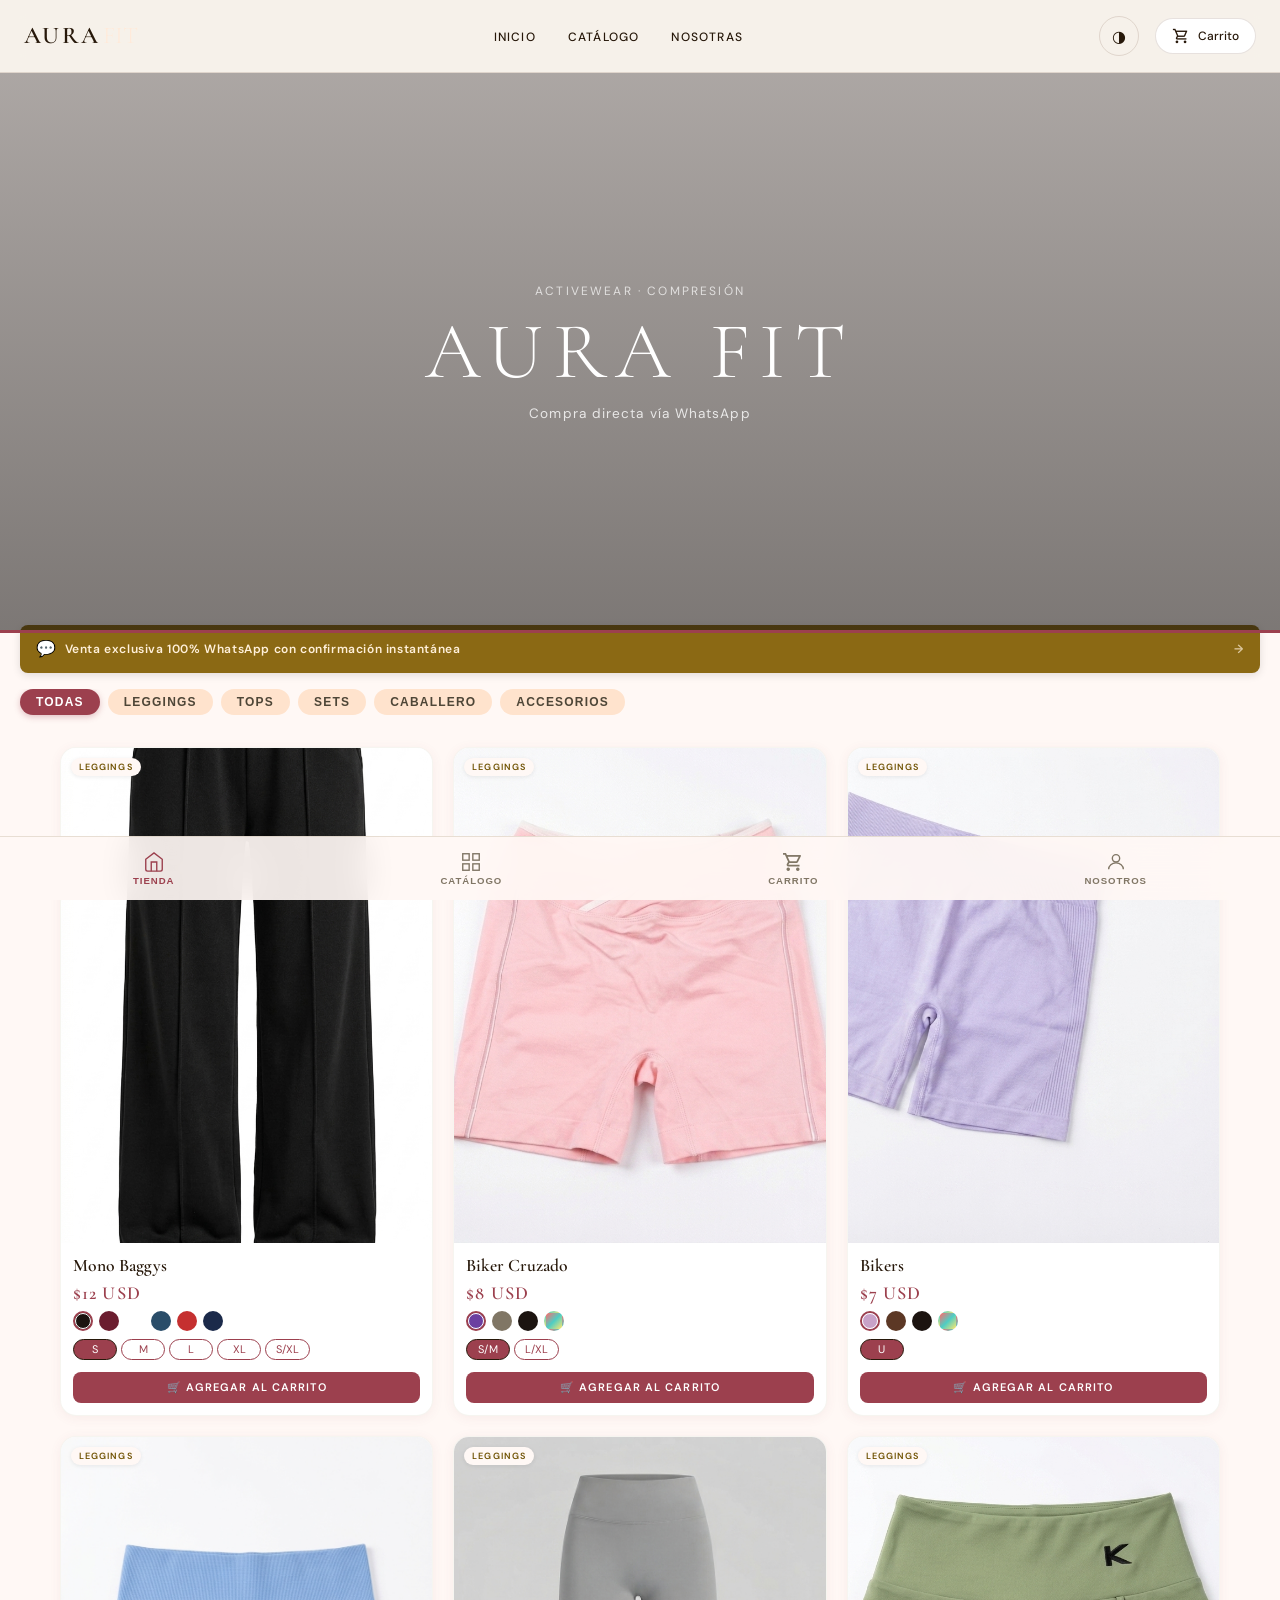
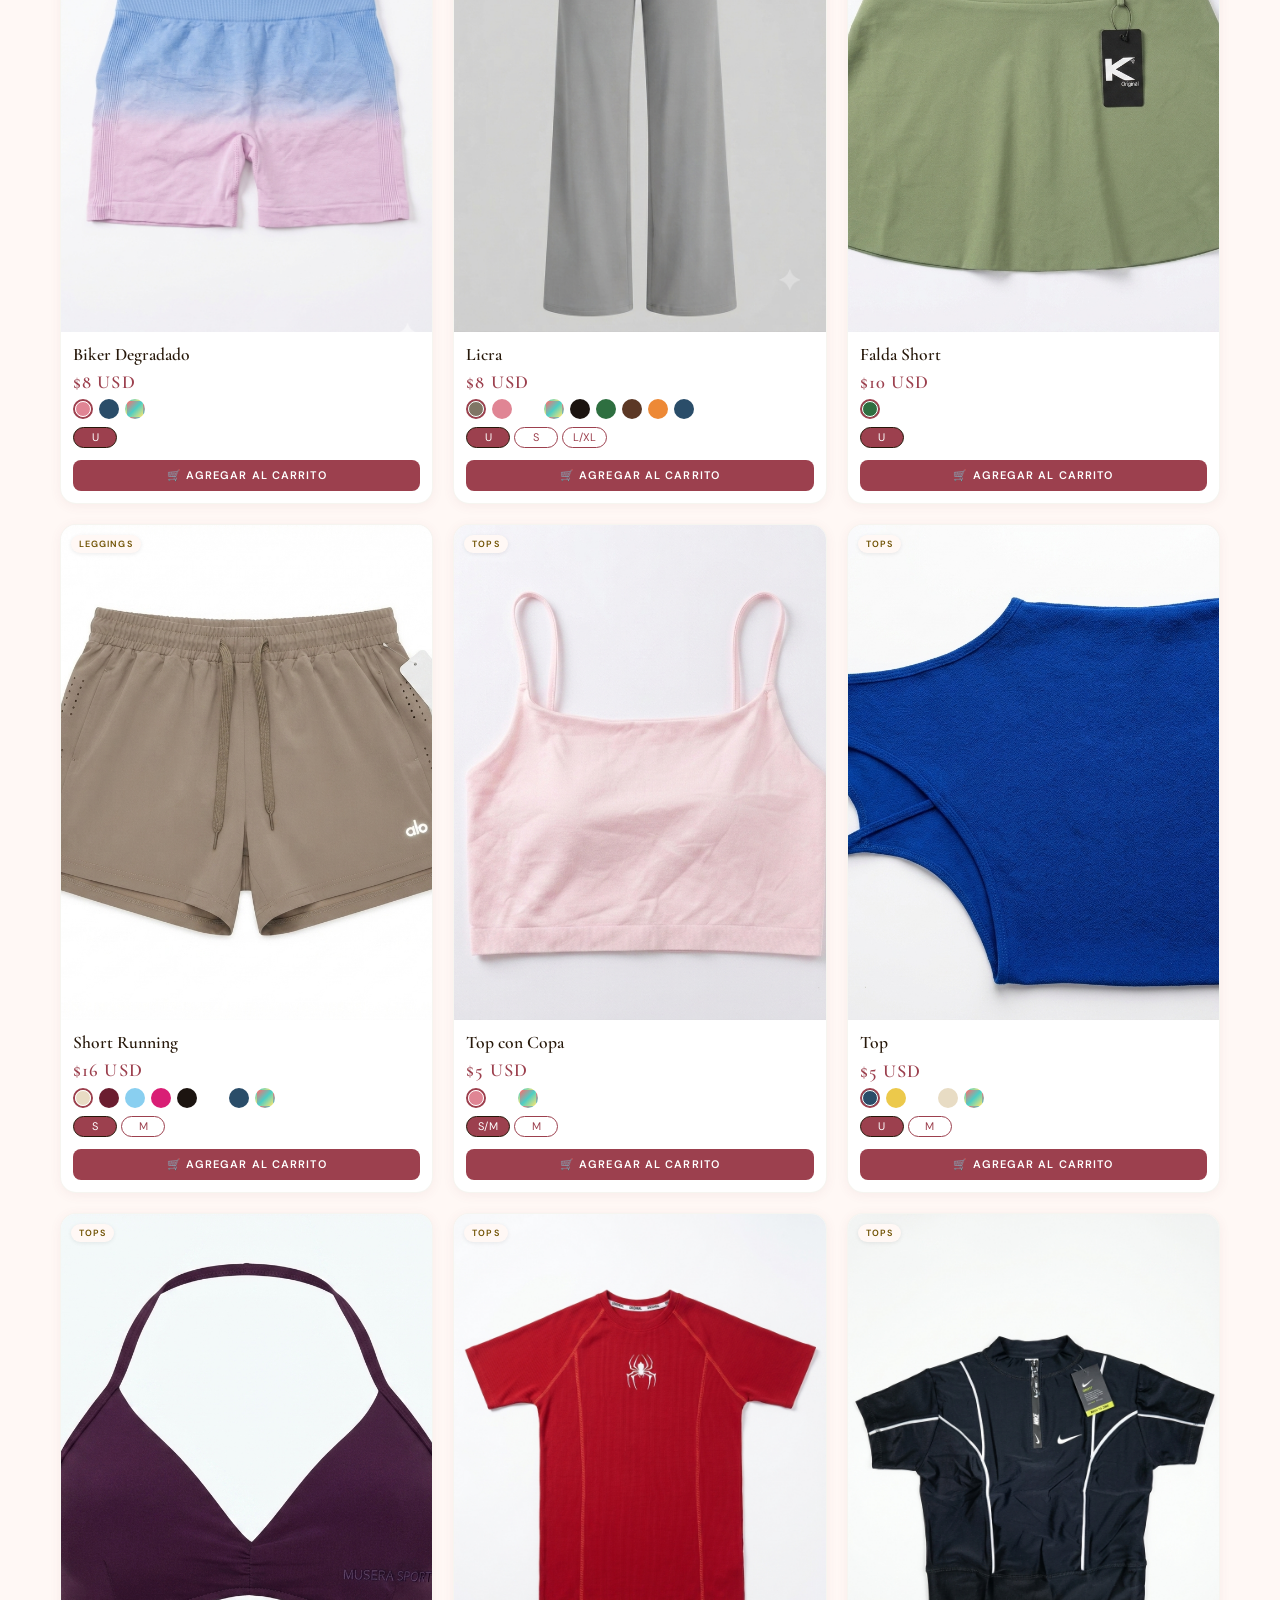
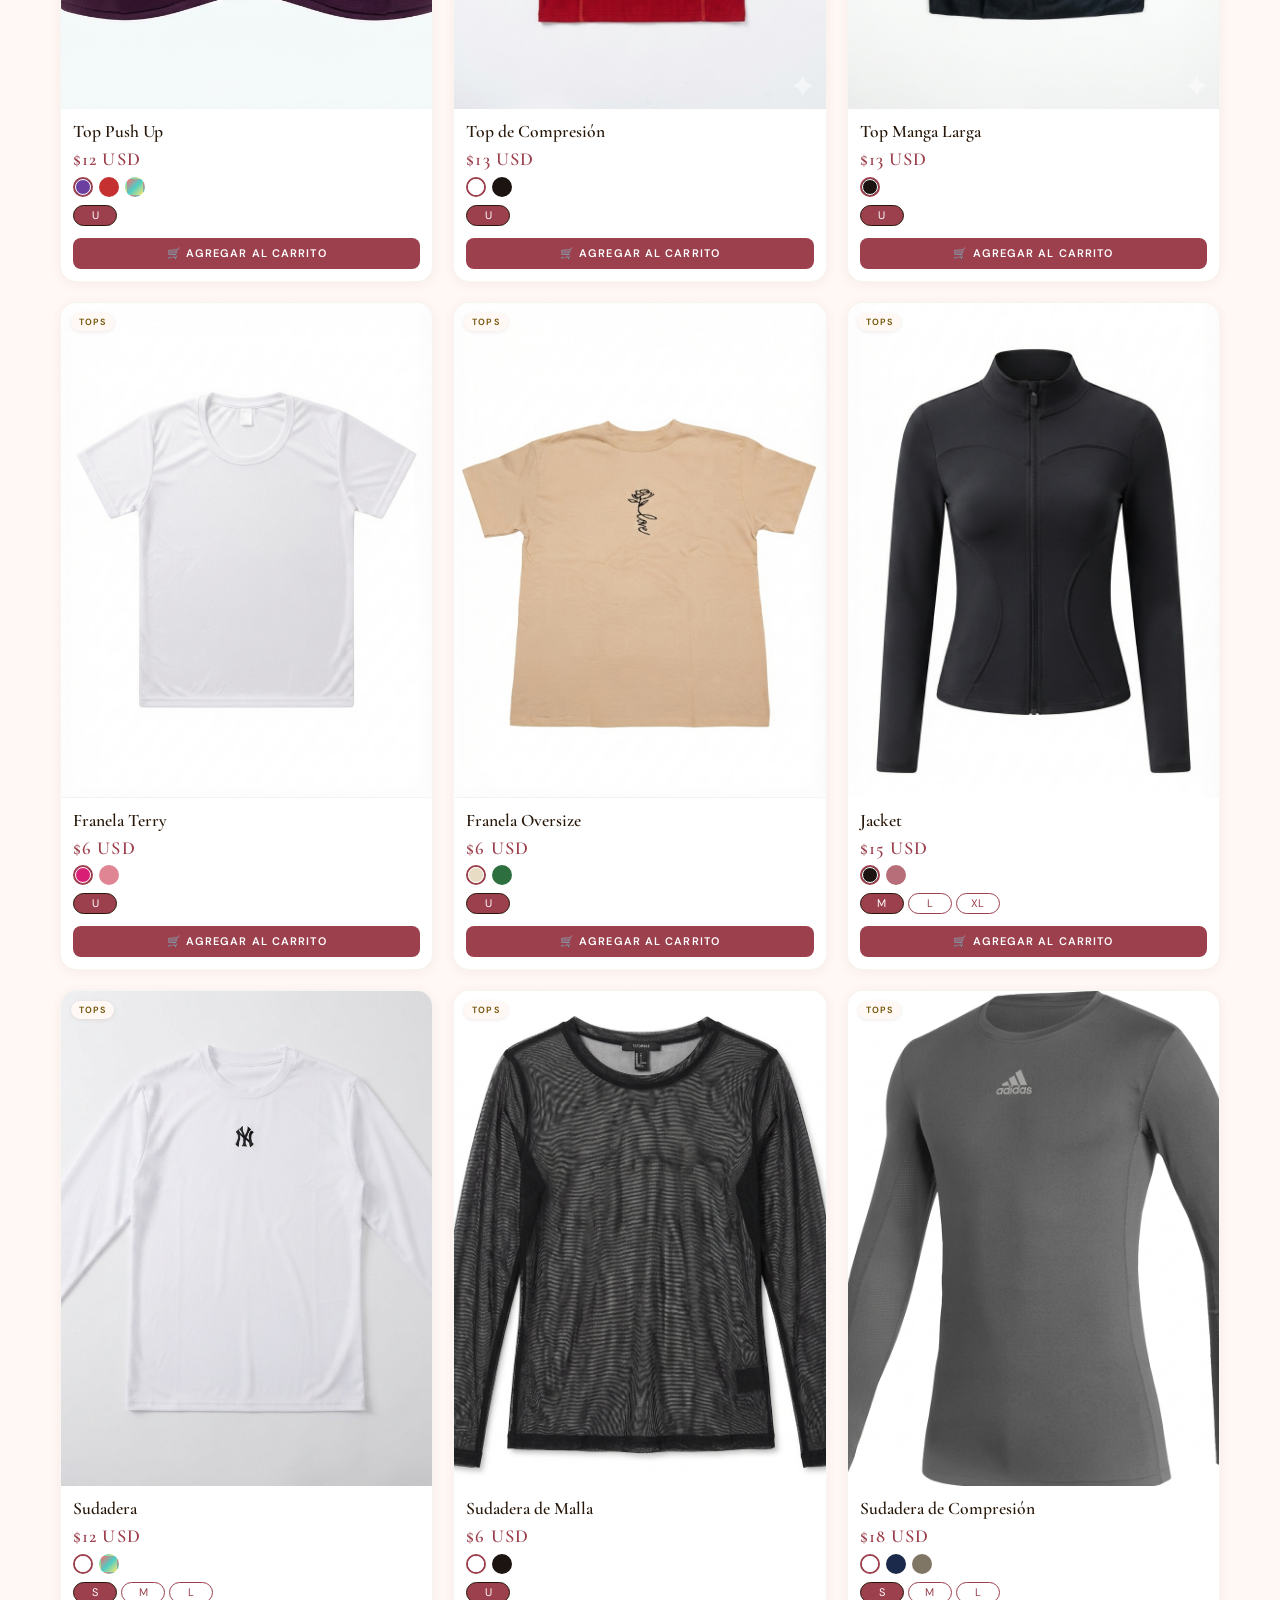
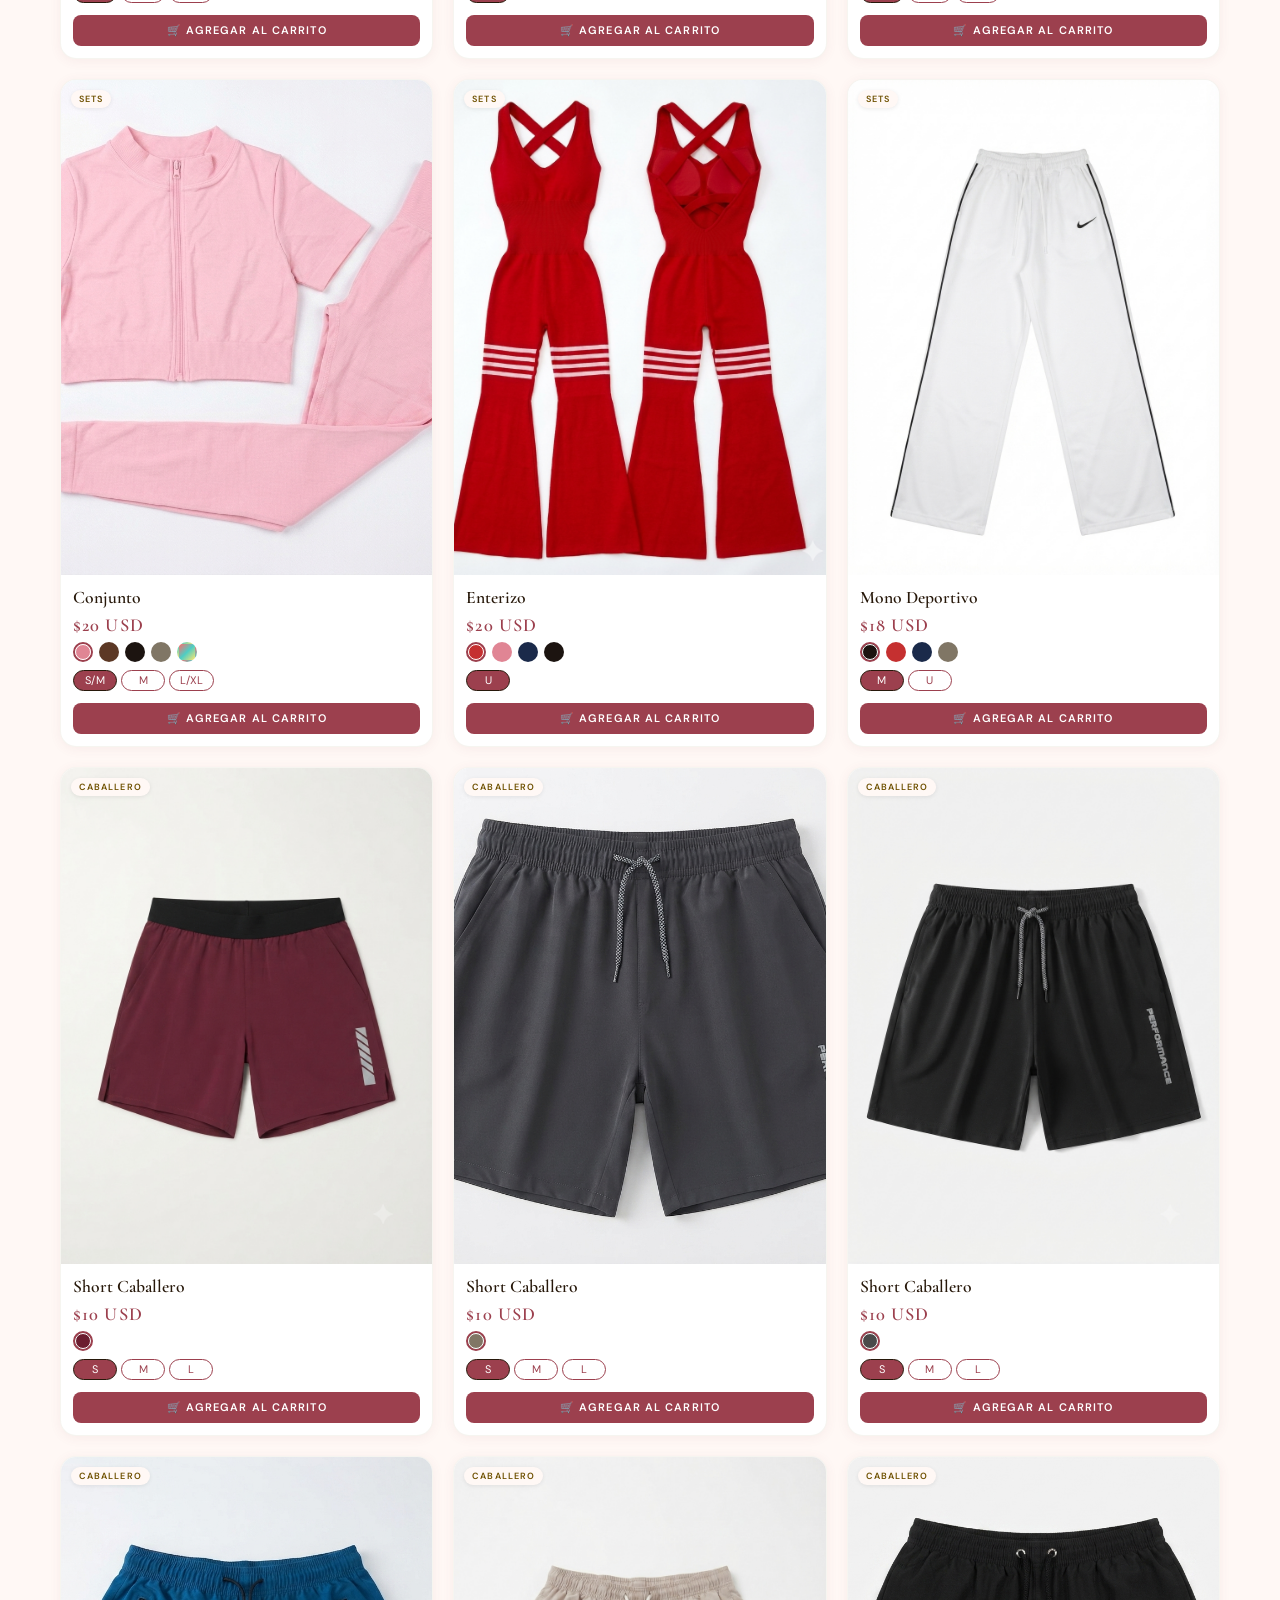
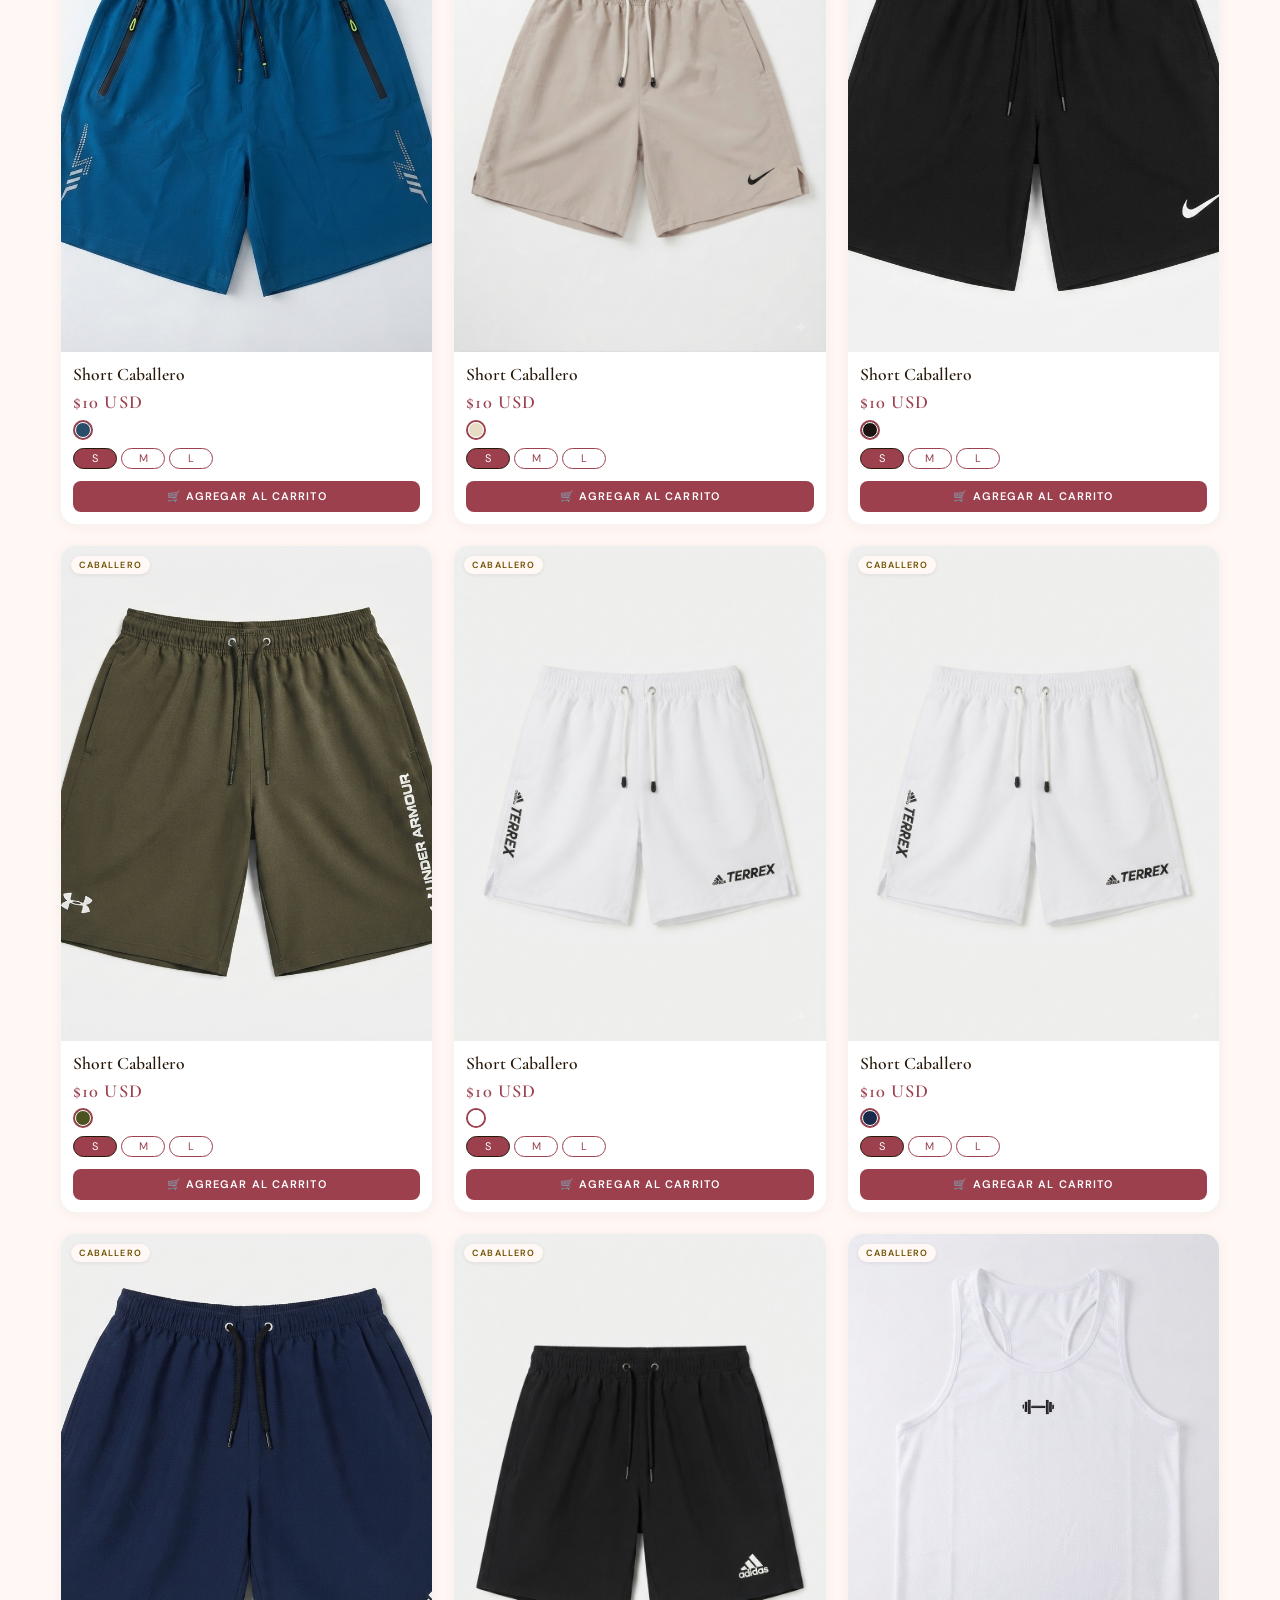
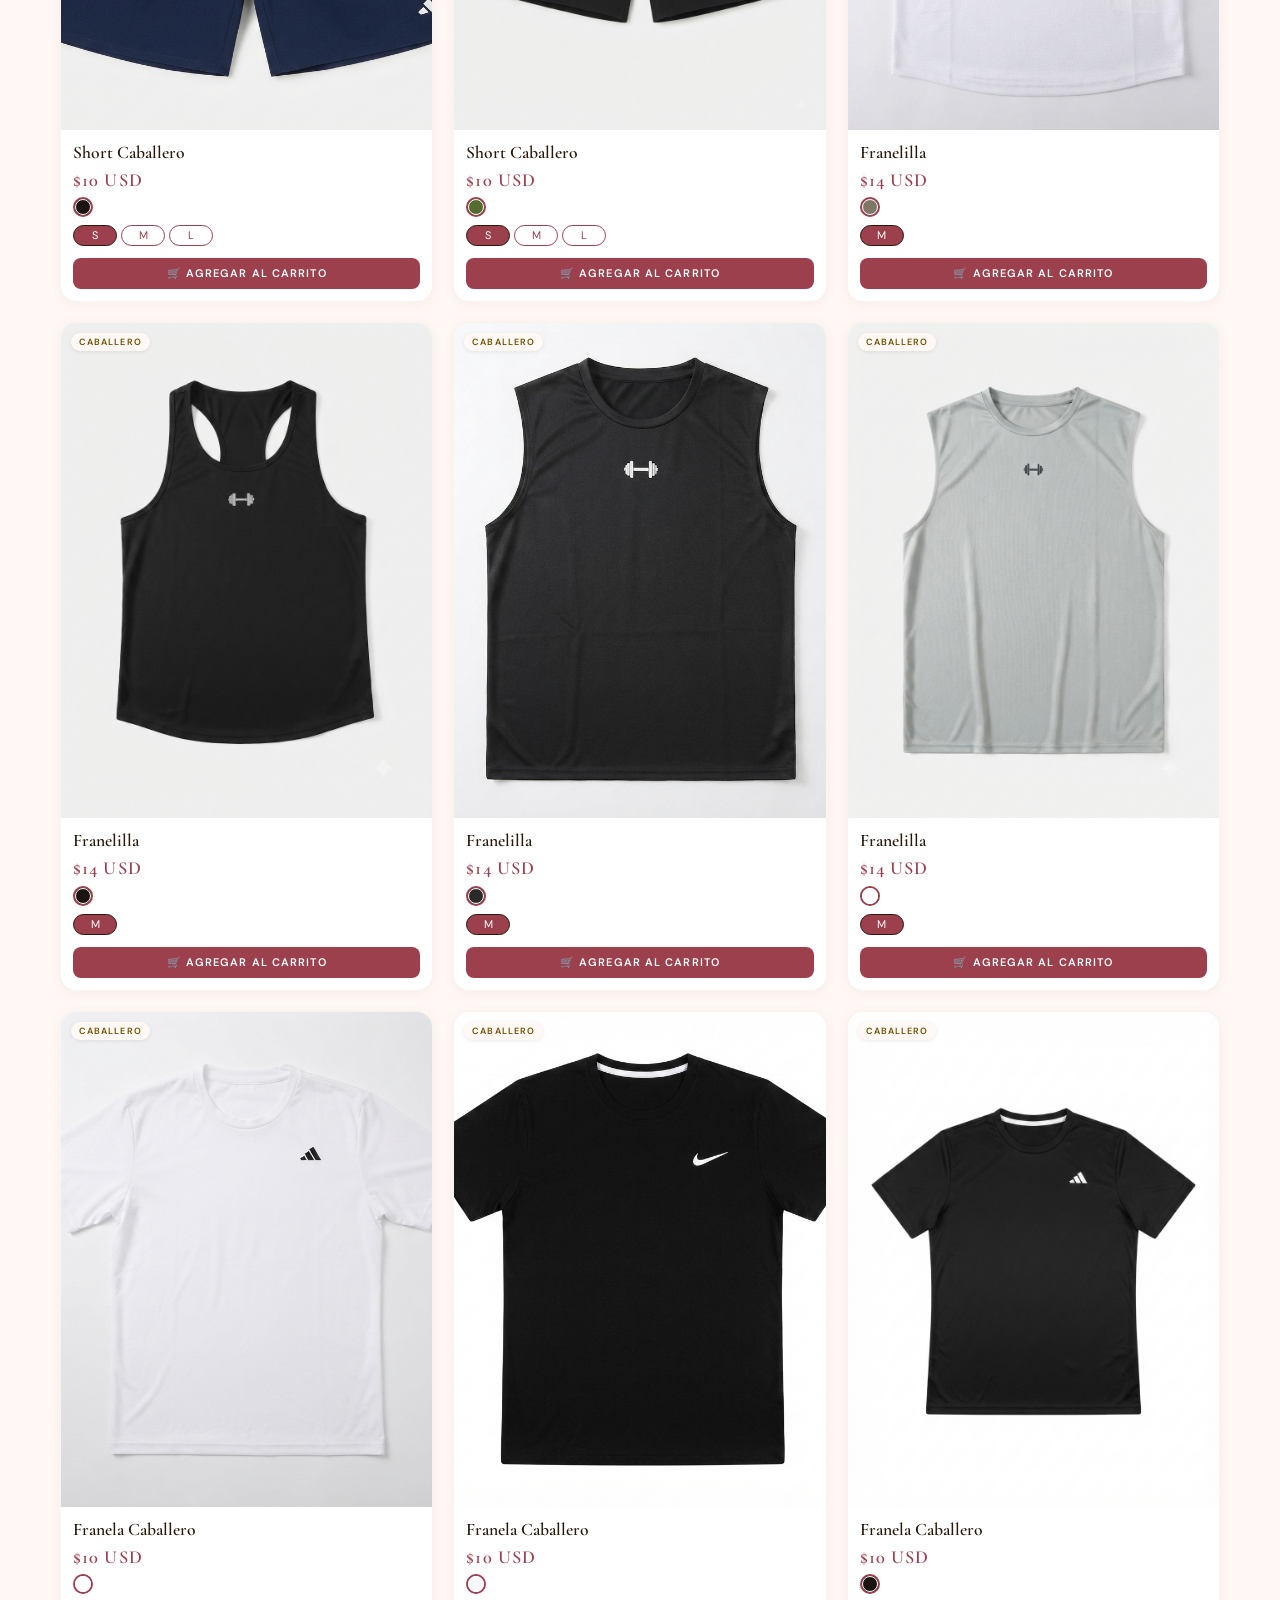
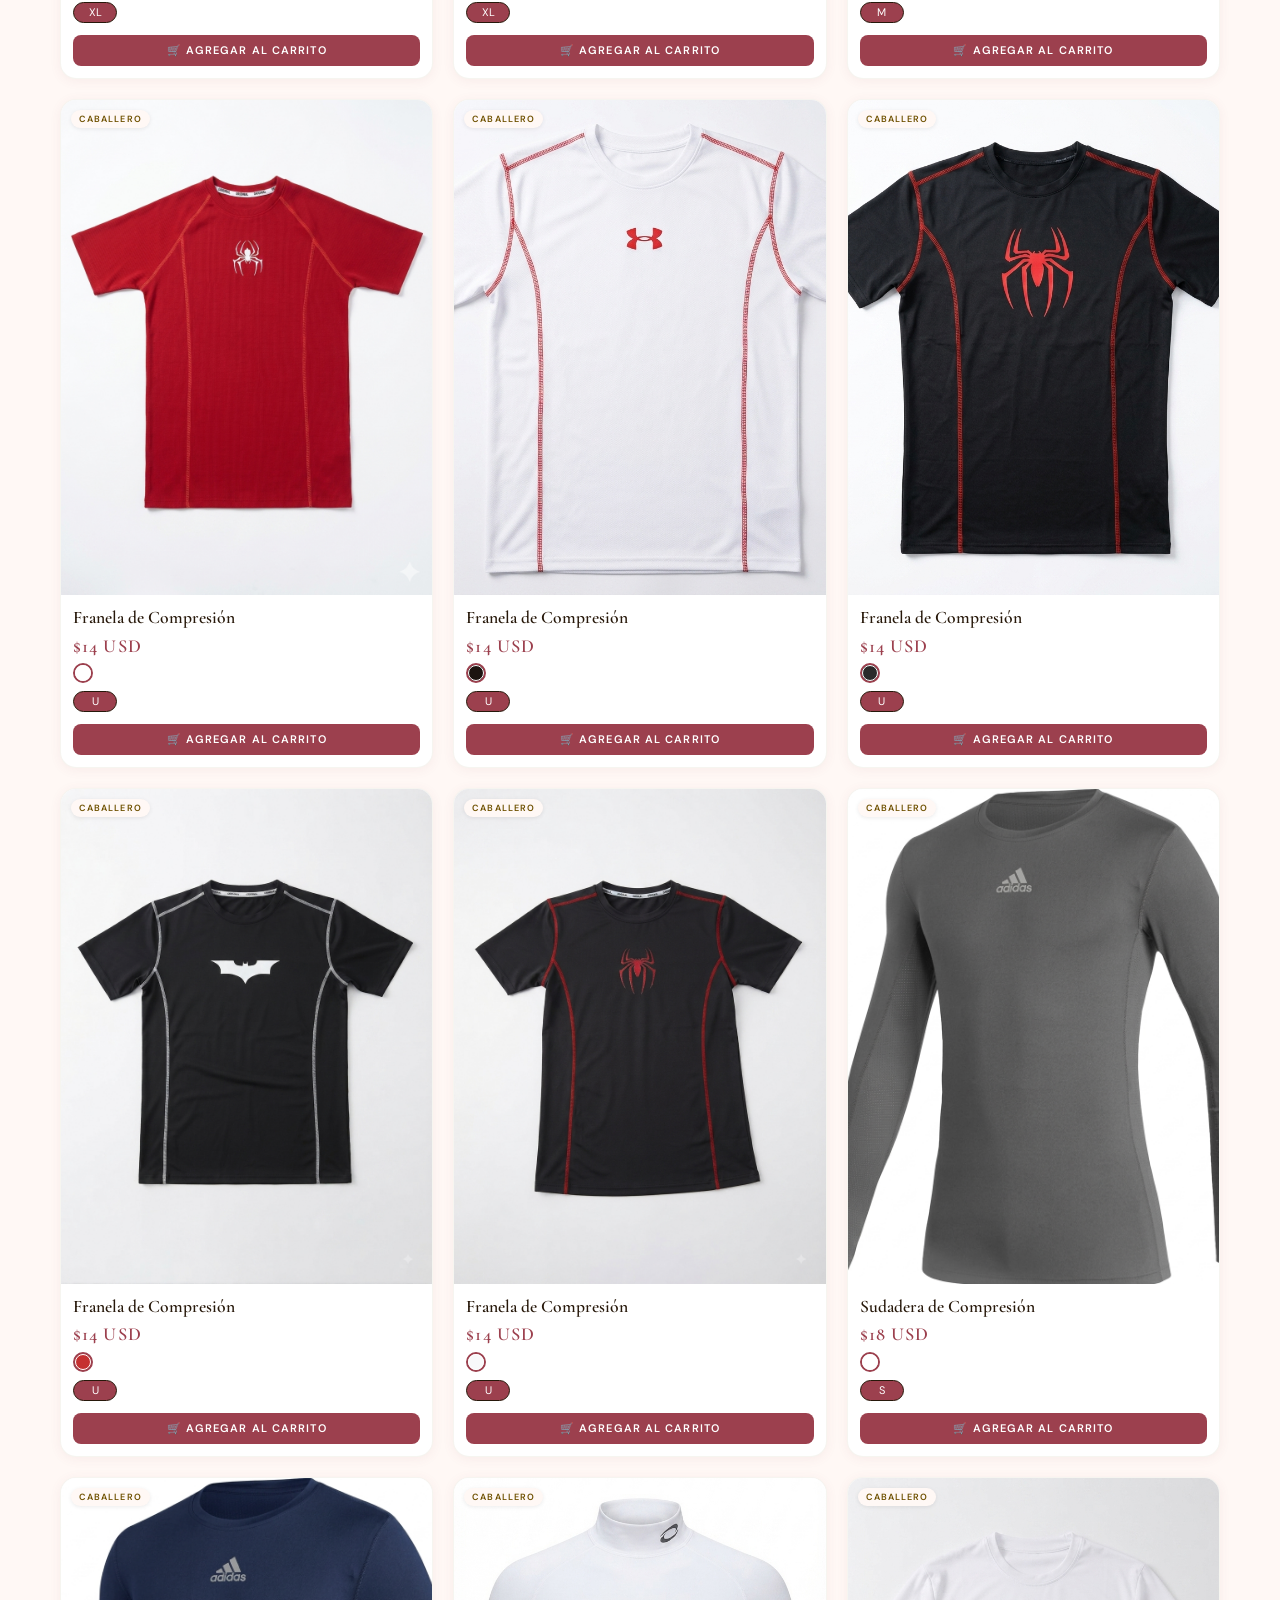
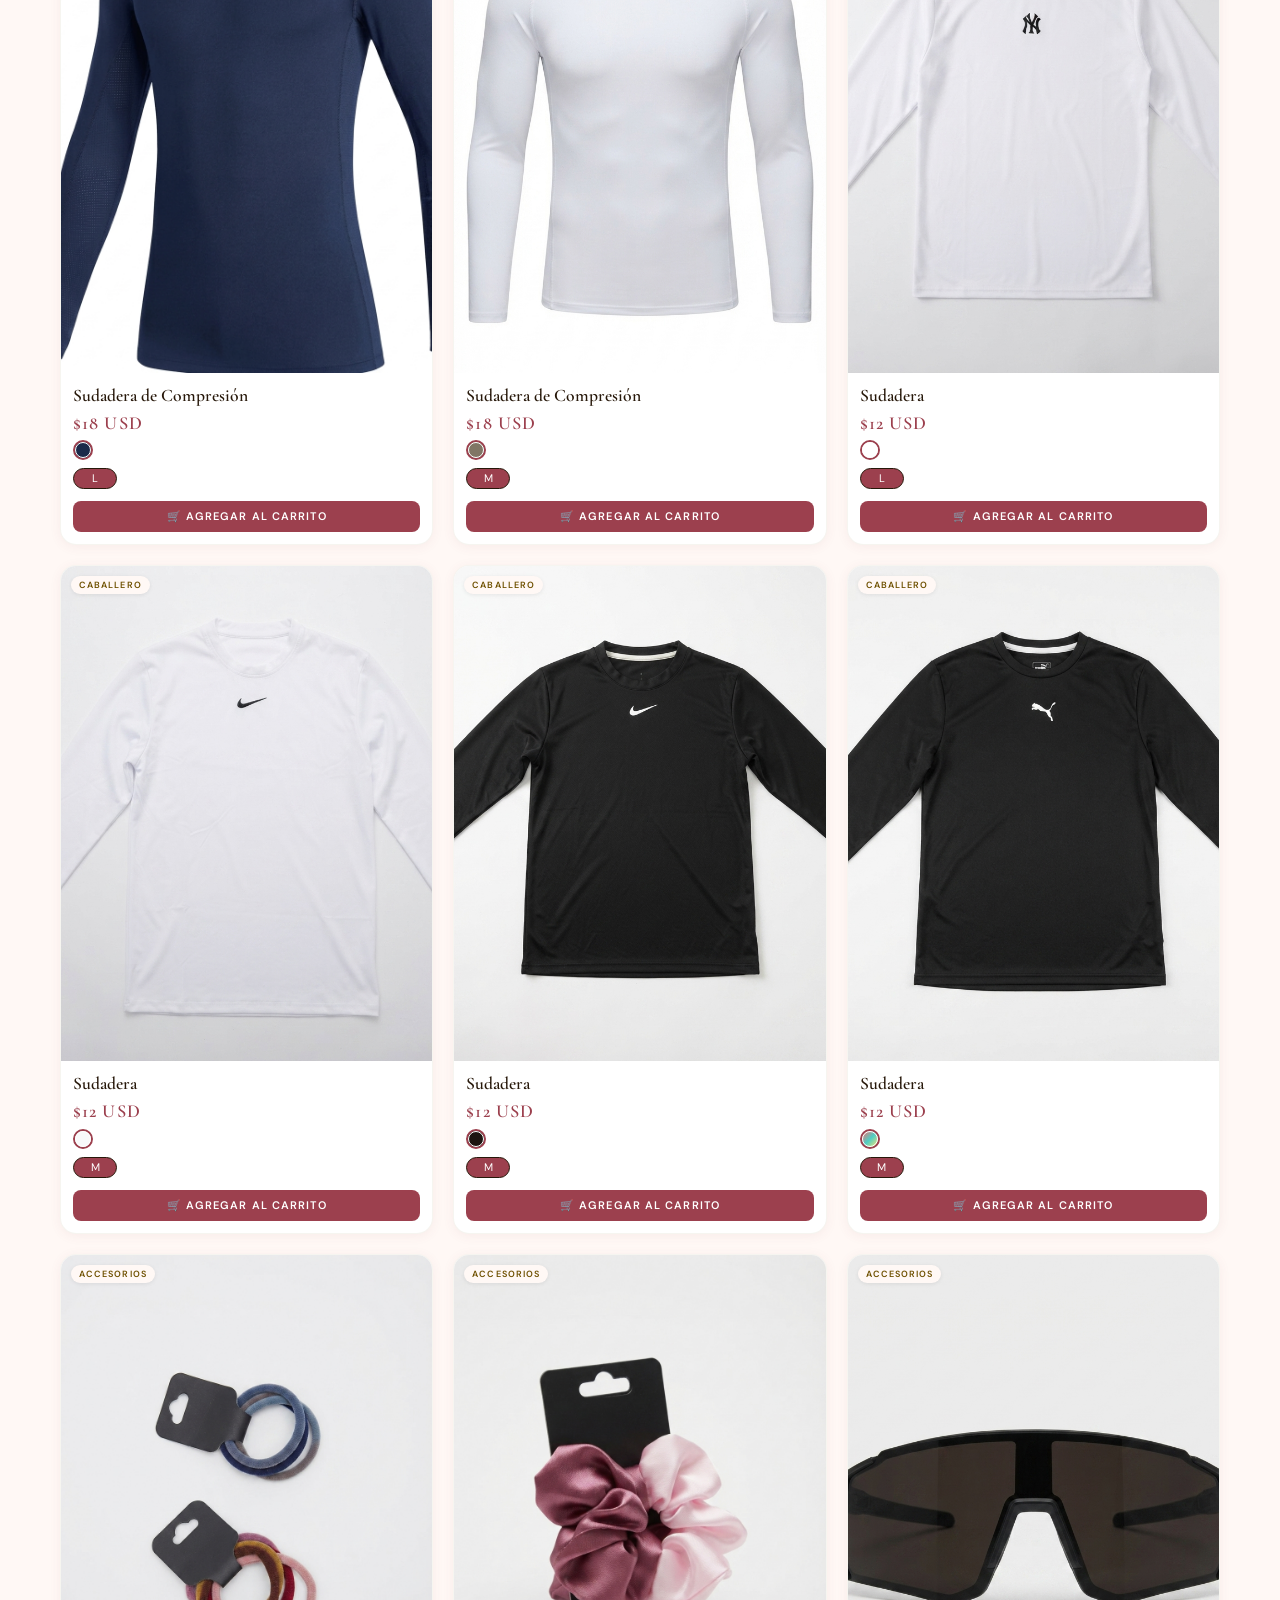
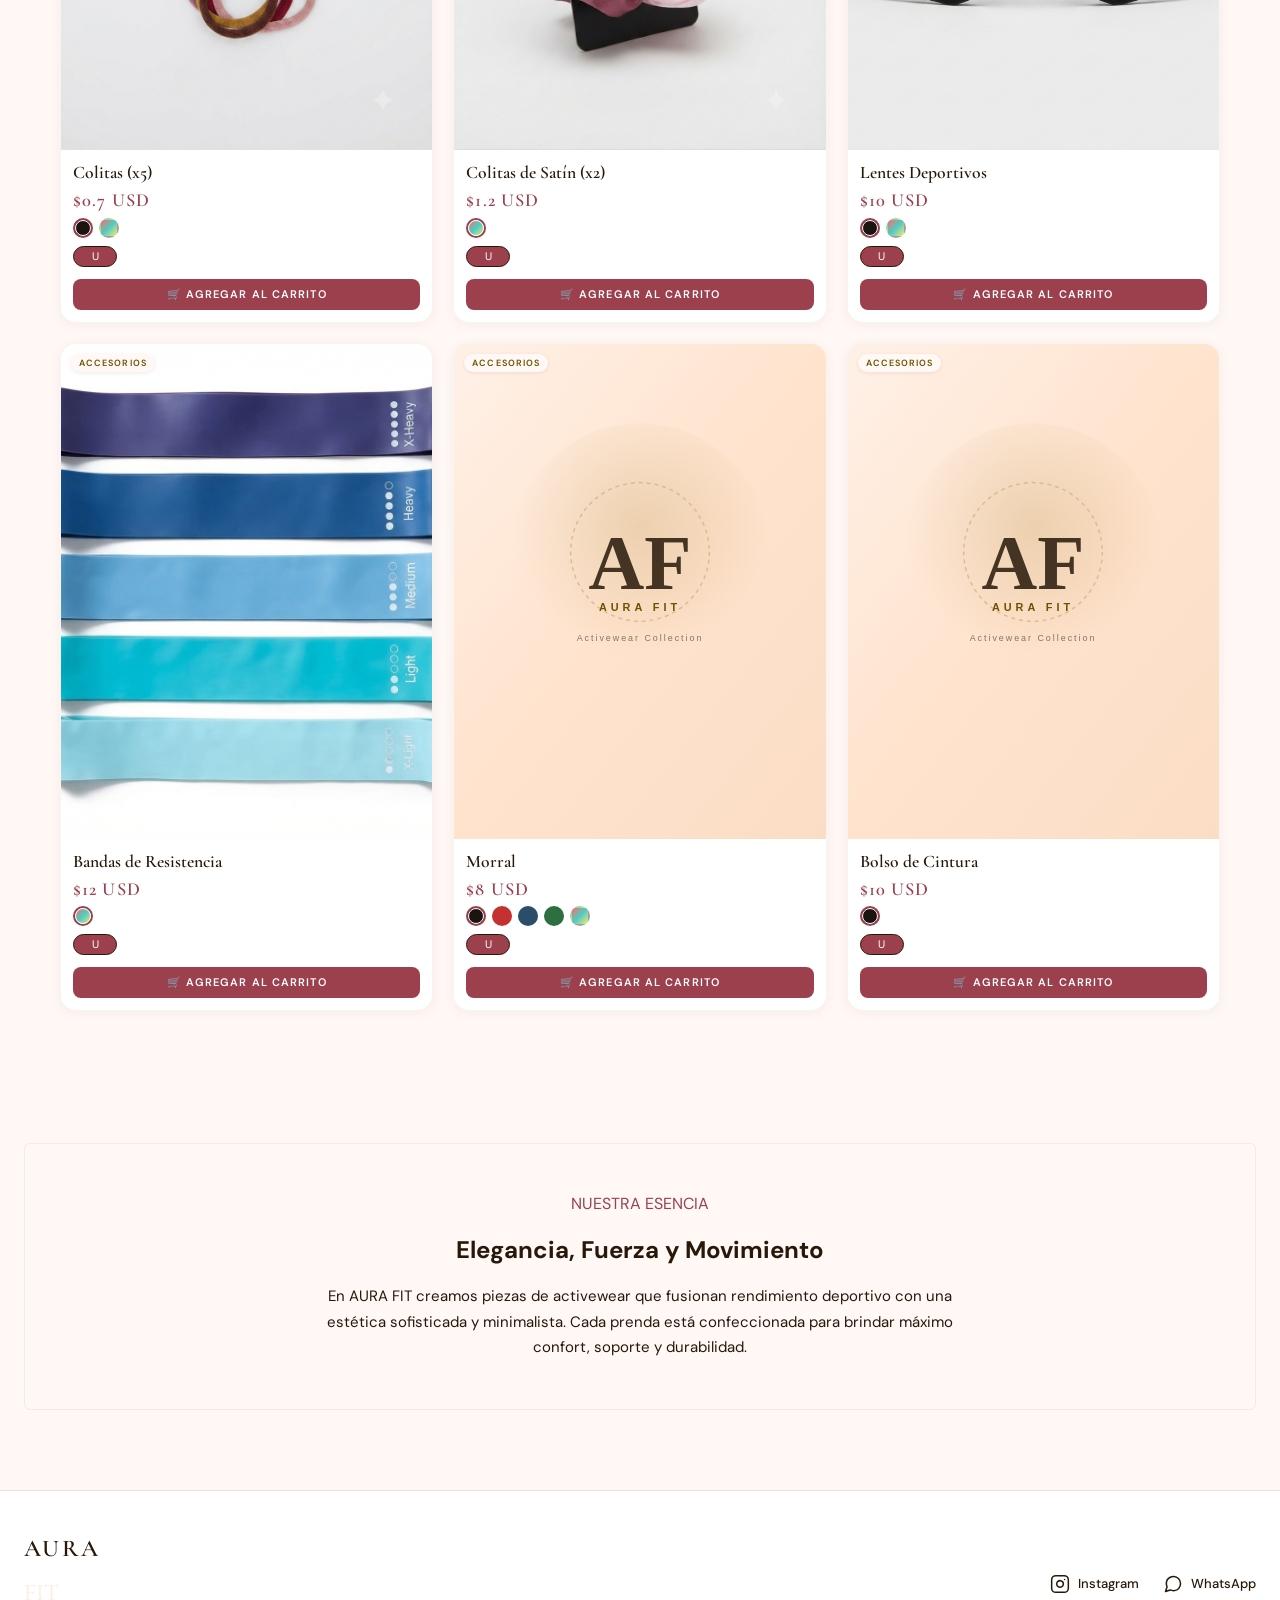
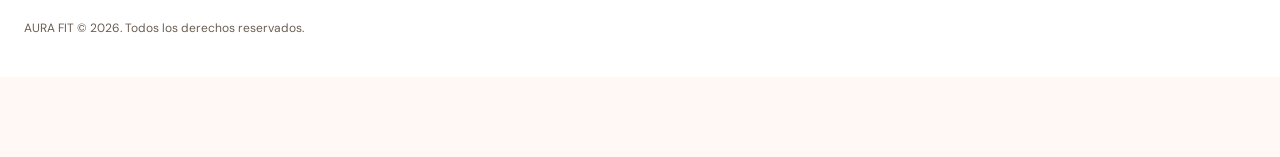
==== commit 38ab0f13: "feat: hero animado con slideshow crossfade deportivo Co-Authored-By: Claude Sonnet 4.6 <noreply@anth" ====
--- a/index.html
+++ b/index.html
@@ -73,8 +73,17 @@
 
     <!-- Hero Section -->
     <section class="store-hero">
+      <div class="hero-slides">
+        <div class="hero-slide active" style="background-image:url('https://images.unsplash.com/photo-1571019613454-1cb2f99b2d8b?w=1400&q=80')"></div>
+        <div class="hero-slide" style="background-image:url('https://images.unsplash.com/photo-1518310383802-640c2de311b2?w=1400&q=80')"></div>
+        <div class="hero-slide" style="background-image:url('https://images.unsplash.com/photo-1534258936925-c58bed479fcb?w=1400&q=80')"></div>
+        <div class="hero-slide" style="background-image:url('https://images.unsplash.com/photo-1607962837359-5e7e89f86776?w=1400&q=80')"></div>
+      </div>
+      <div class="hero-overlay"></div>
       <div class="store-hero-inner">
-        <p class="hero-desc">Activewear de compresión · Compra directa vía WhatsApp</p>
+        <p class="hero-label">Activewear · Compresión</p>
+        <h1 class="hero-title">AURA FIT</h1>
+        <p class="hero-desc">Compra directa vía WhatsApp</p>
       </div>
     </section>
 
@@ -448,5 +457,19 @@
     })();
   </script>
 
+  <script>
+    // Hero slideshow
+    (function(){
+      const slides = document.querySelectorAll('.hero-slide');
+      let current = 0;
+      if(!slides.length) return;
+      setInterval(() => {
+        slides[current].classList.remove('active');
+        current = (current + 1) % slides.length;
+        slides[current].classList.add('active');
+      }, 4000);
+    })();
+  </script>
+
 </body>
 </html>
--- a/css/layout.css
+++ b/css/layout.css
@@ -178,98 +178,90 @@
   font-weight: 600;
 }
 
-/* ==========================================================================
-   HERO SECTION — Clean Minimal
-   ========================================================================== */
-
+/* ── Hero animado ── */
 .store-hero {
-  padding: 3.5rem 1.5rem 2.5rem;
-  background: #FFFFFF;
-  border-bottom: 1px solid rgba(92, 56, 37, 0.08);
+  position: relative;
+  height: clamp(320px, 55vw, 560px);
+  overflow: hidden;
+  display: flex;
+  align-items: center;
+  justify-content: center;
+}
+
+.hero-slides {
+  position: absolute;
+  inset: 0;
+}
+
+.hero-slide {
+  position: absolute;
+  inset: 0;
+  background-size: cover;
+  background-position: center;
+  opacity: 0;
+  transition: opacity 1.2s ease-in-out;
+}
+
+.hero-slide.active {
+  opacity: 1;
+}
+
+.hero-overlay {
+  position: absolute;
+  inset: 0;
+  background: linear-gradient(
+    to bottom,
+    rgba(17, 14, 12, 0.35) 0%,
+    rgba(17, 14, 12, 0.55) 100%
+  );
+  z-index: 1;
 }
 
 .store-hero-inner {
+  position: relative;
+  z-index: 2;
   display: flex;
   flex-direction: column;
   align-items: center;
   text-align: center;
-  max-width: 560px;
-  margin: 0 auto;
-  gap: 1.25rem;
-}
-
-.hero-badge {
-  display: inline-flex;
-  align-items: center;
-  gap: 6px;
-  padding: 4px 14px;
-  border-radius: 0;
-  background: transparent;
-  border: 1px solid rgba(111, 81, 0, 0.25);
-  font-size: 0.6rem;
-  font-weight: 700;
-  letter-spacing: 0.2em;
+  gap: 0.75rem;
+  padding: 1.5rem;
+}
+
+.hero-label {
+  font-size: 0.75rem;
+  letter-spacing: 0.18em;
   text-transform: uppercase;
-  color: #6A5220;
-}
-
-.hero-badge-dot {
-  width: 5px;
-  height: 5px;
-  border-radius: 50%;
-  background: #9C404E;
-  animation: pulse 2s infinite;
-}
-
-@keyframes pulse {
-  0%, 100% { opacity: 1; transform: scale(1); }
-  50% { opacity: 0.4; transform: scale(1.4); }
+  color: rgba(255, 255, 255, 0.7);
+  margin: 0;
 }
 
 .hero-title {
   font-family: 'Cormorant Garamond', serif;
-  font-size: clamp(2.4rem, 6vw, 3.5rem);
+  font-size: clamp(2.8rem, 8vw, 5rem);
   font-weight: 300;
-  line-height: 1.15;
-  letter-spacing: 0.02em;
-  color: #27180A;
+  letter-spacing: 0.12em;
+  color: #FFFFFF;
   margin: 0;
-}
-
-.hero-subtitle-em {
-  font-style: italic;
-  color: #9C404E;
-  font-weight: 300;
-  display: block;
+  line-height: 1;
 }
 
 .hero-desc {
-  font-size: 0.875rem;
-  color: #807665;
-  max-width: 360px;
-  line-height: 1.7;
+  font-size: 0.85rem;
+  letter-spacing: 0.08em;
+  color: rgba(255, 255, 255, 0.8);
   margin: 0;
-  letter-spacing: 0.02em;
-}
-
-.hero-banner-img {
-  display: none;
-}
-
-.hero-banner-overlay,
-.hero-banner-tag,
-.hero-banner-name {
-  display: none;
-}
-
-/* Línea divisoria decorativa bajo el hero */
+}
+
 .store-hero::after {
   content: '';
-  display: block;
-  width: 48px;
-  height: 1px;
-  background: #9C404E;
-  margin: 0.5rem auto 0;
+  position: absolute;
+  bottom: 0;
+  left: 0;
+  right: 0;
+  height: 3px;
+  background: var(--wine, #9C404E);
+  z-index: 3;
 }
 
 /* WhatsApp Ribbon */
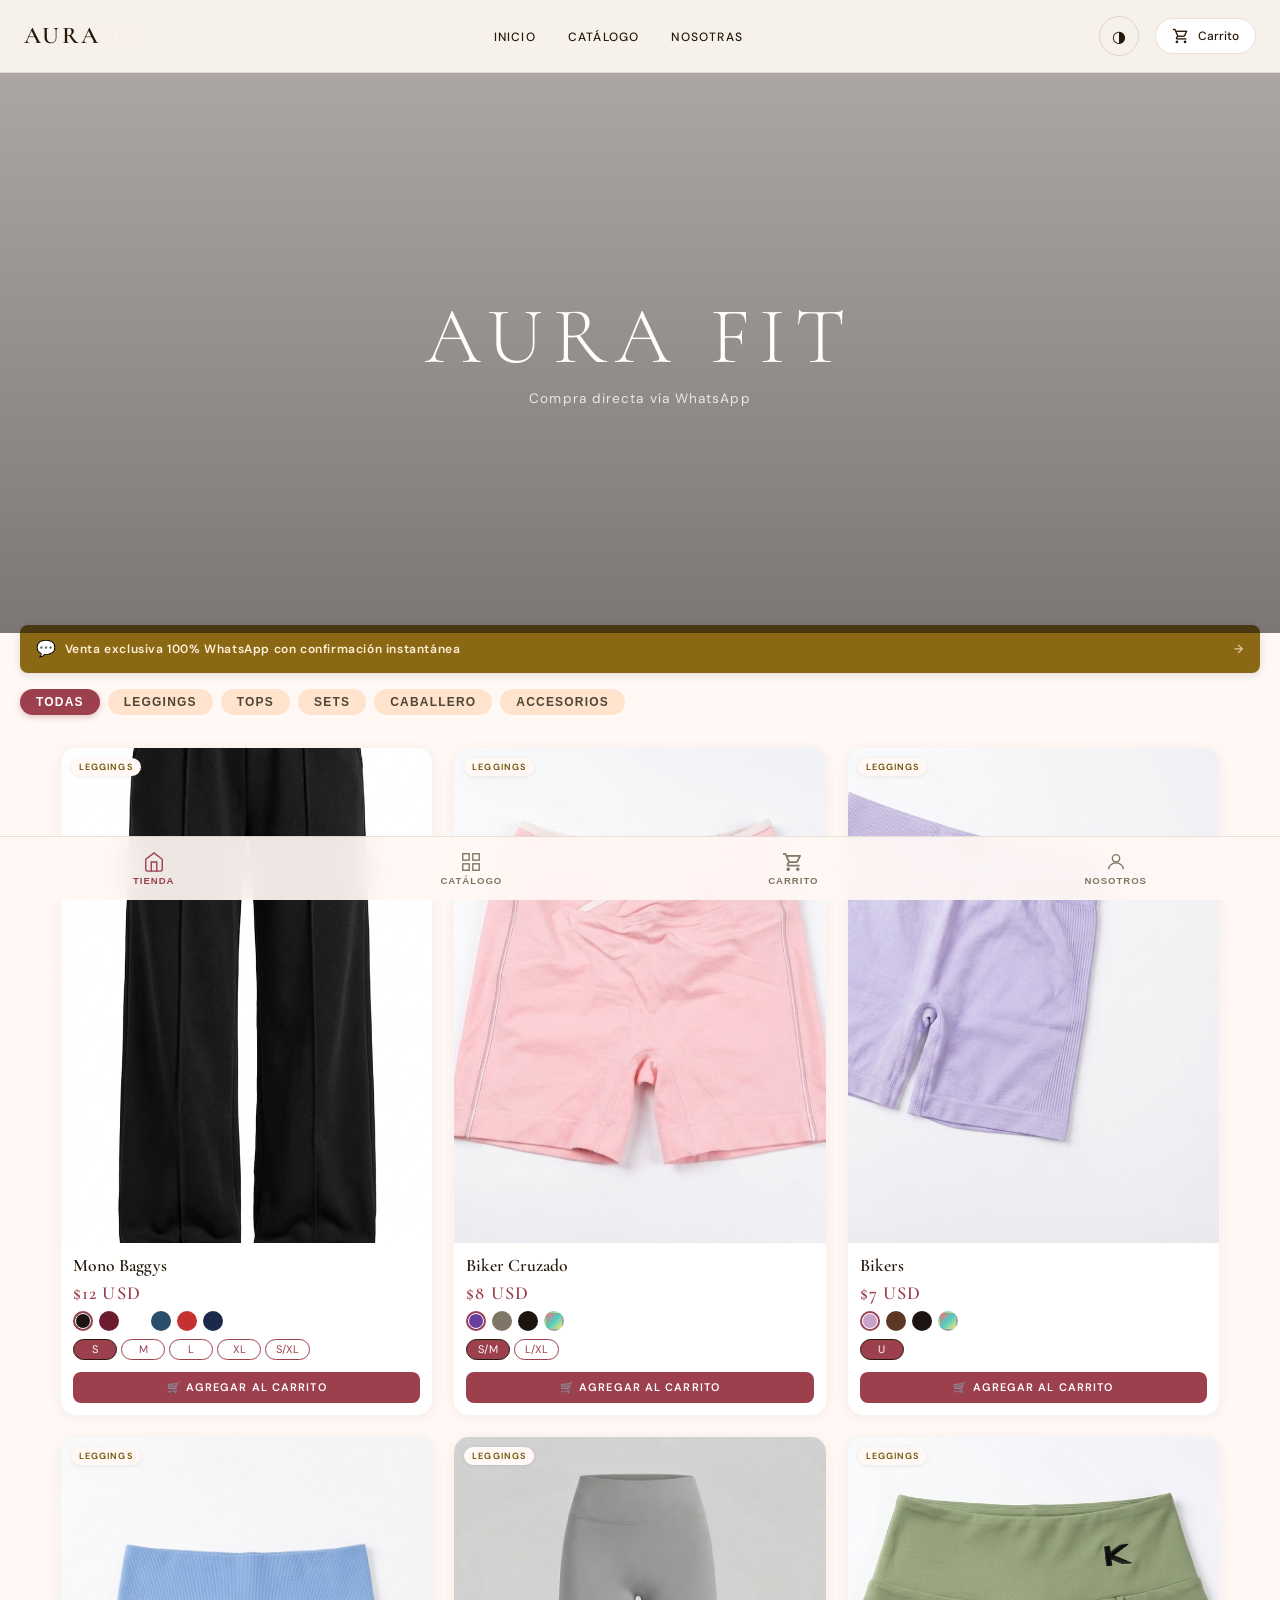
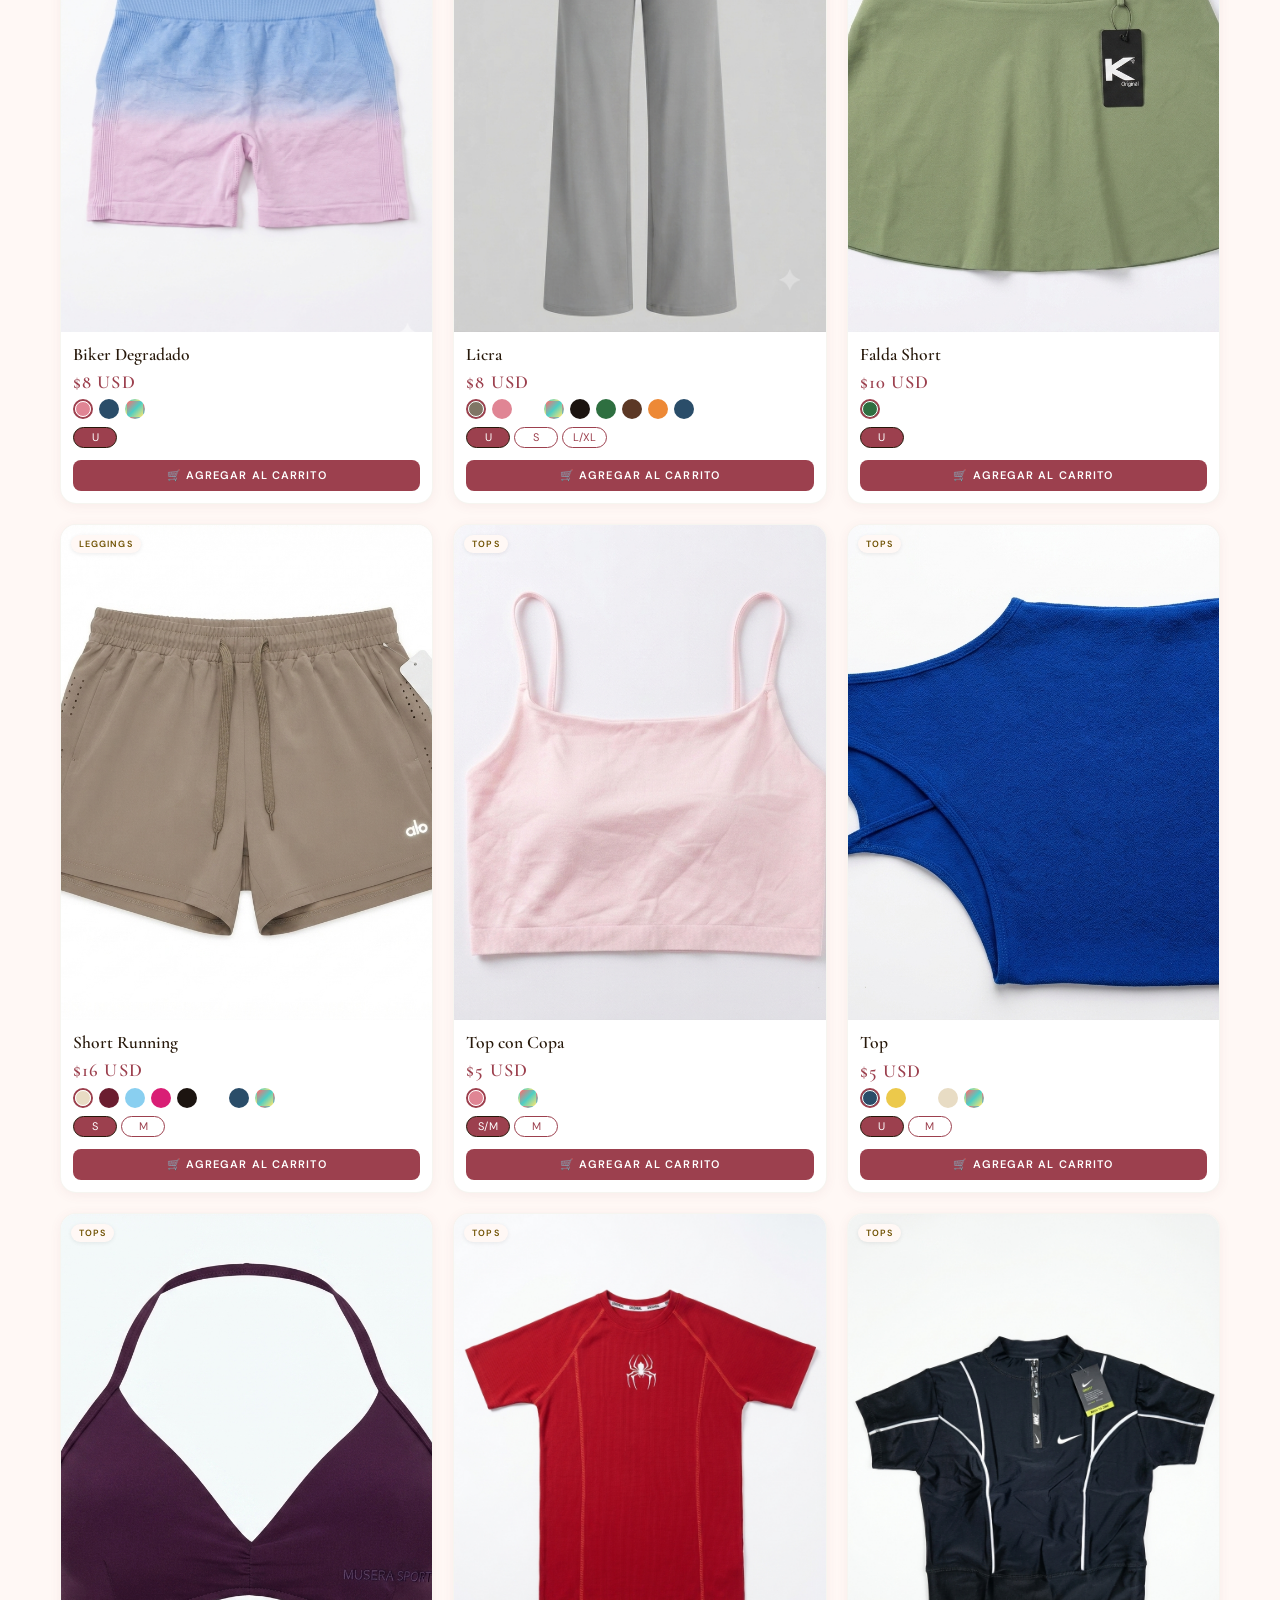
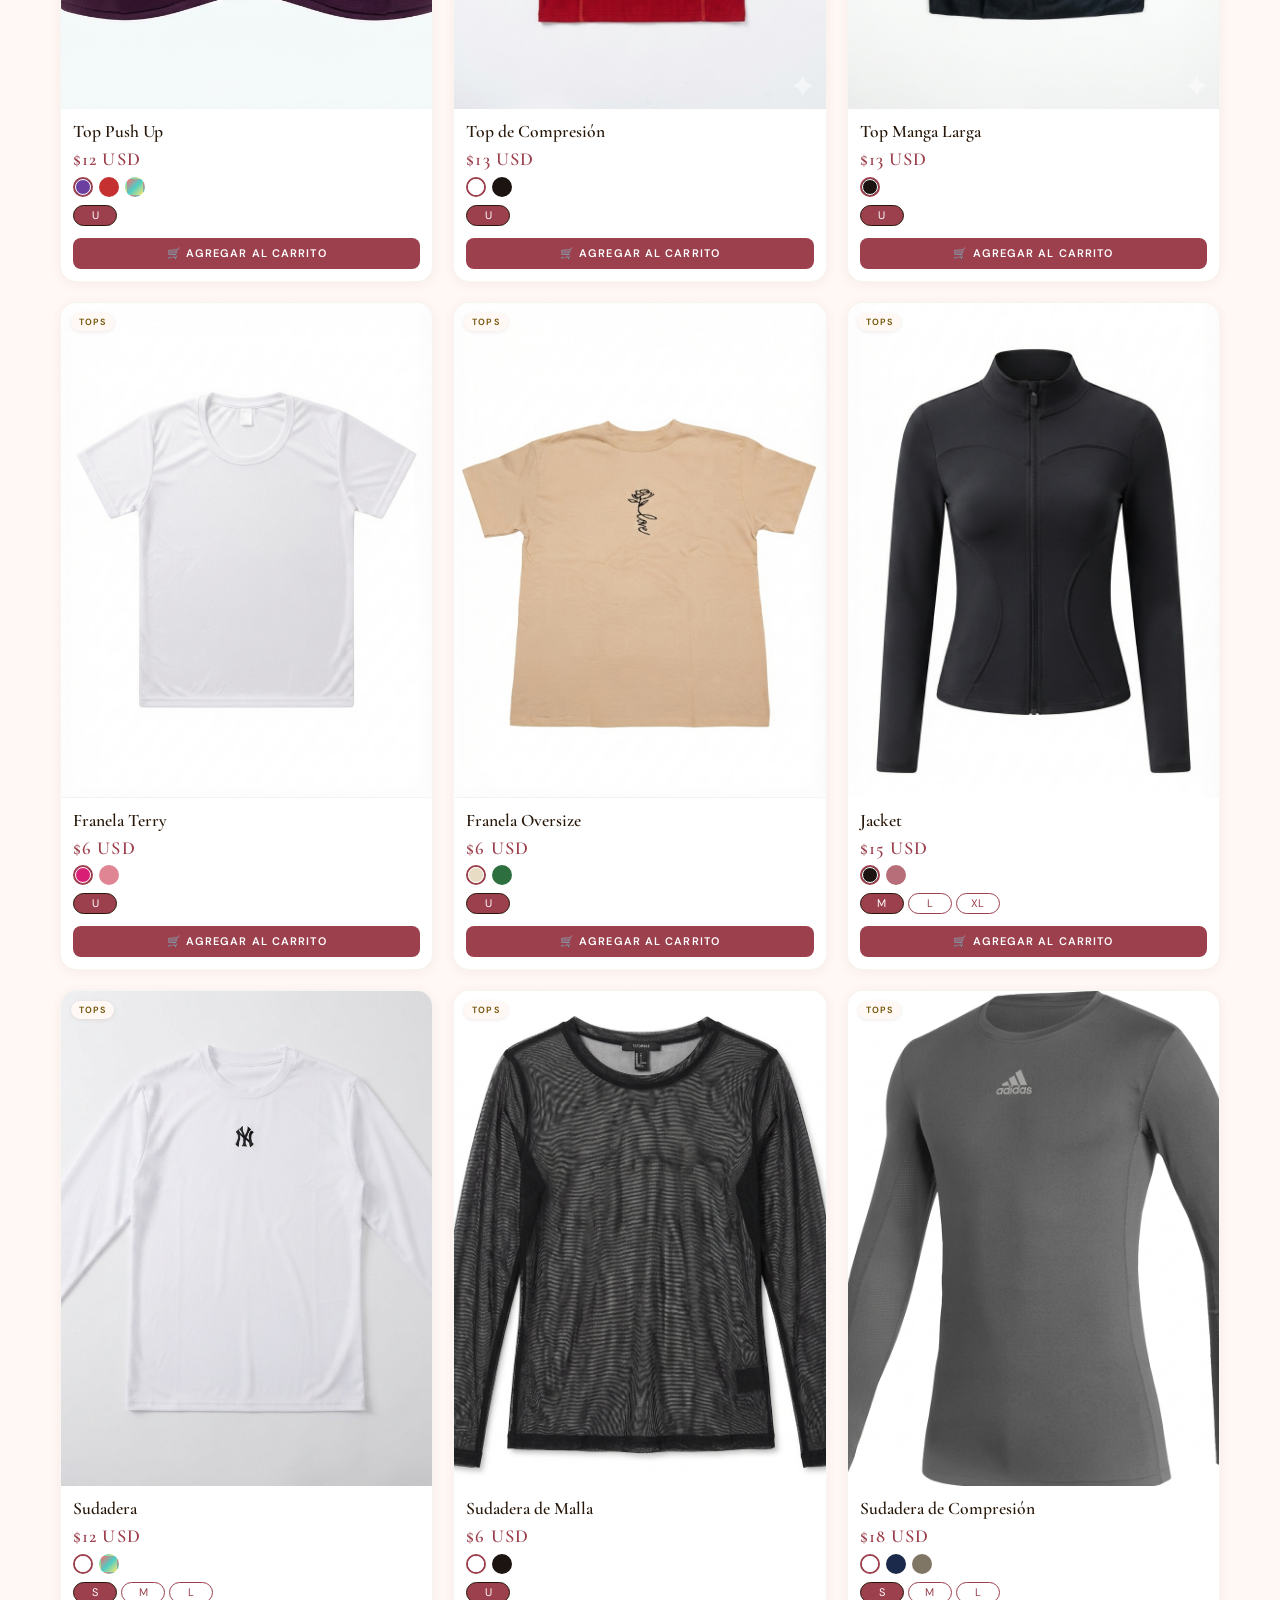
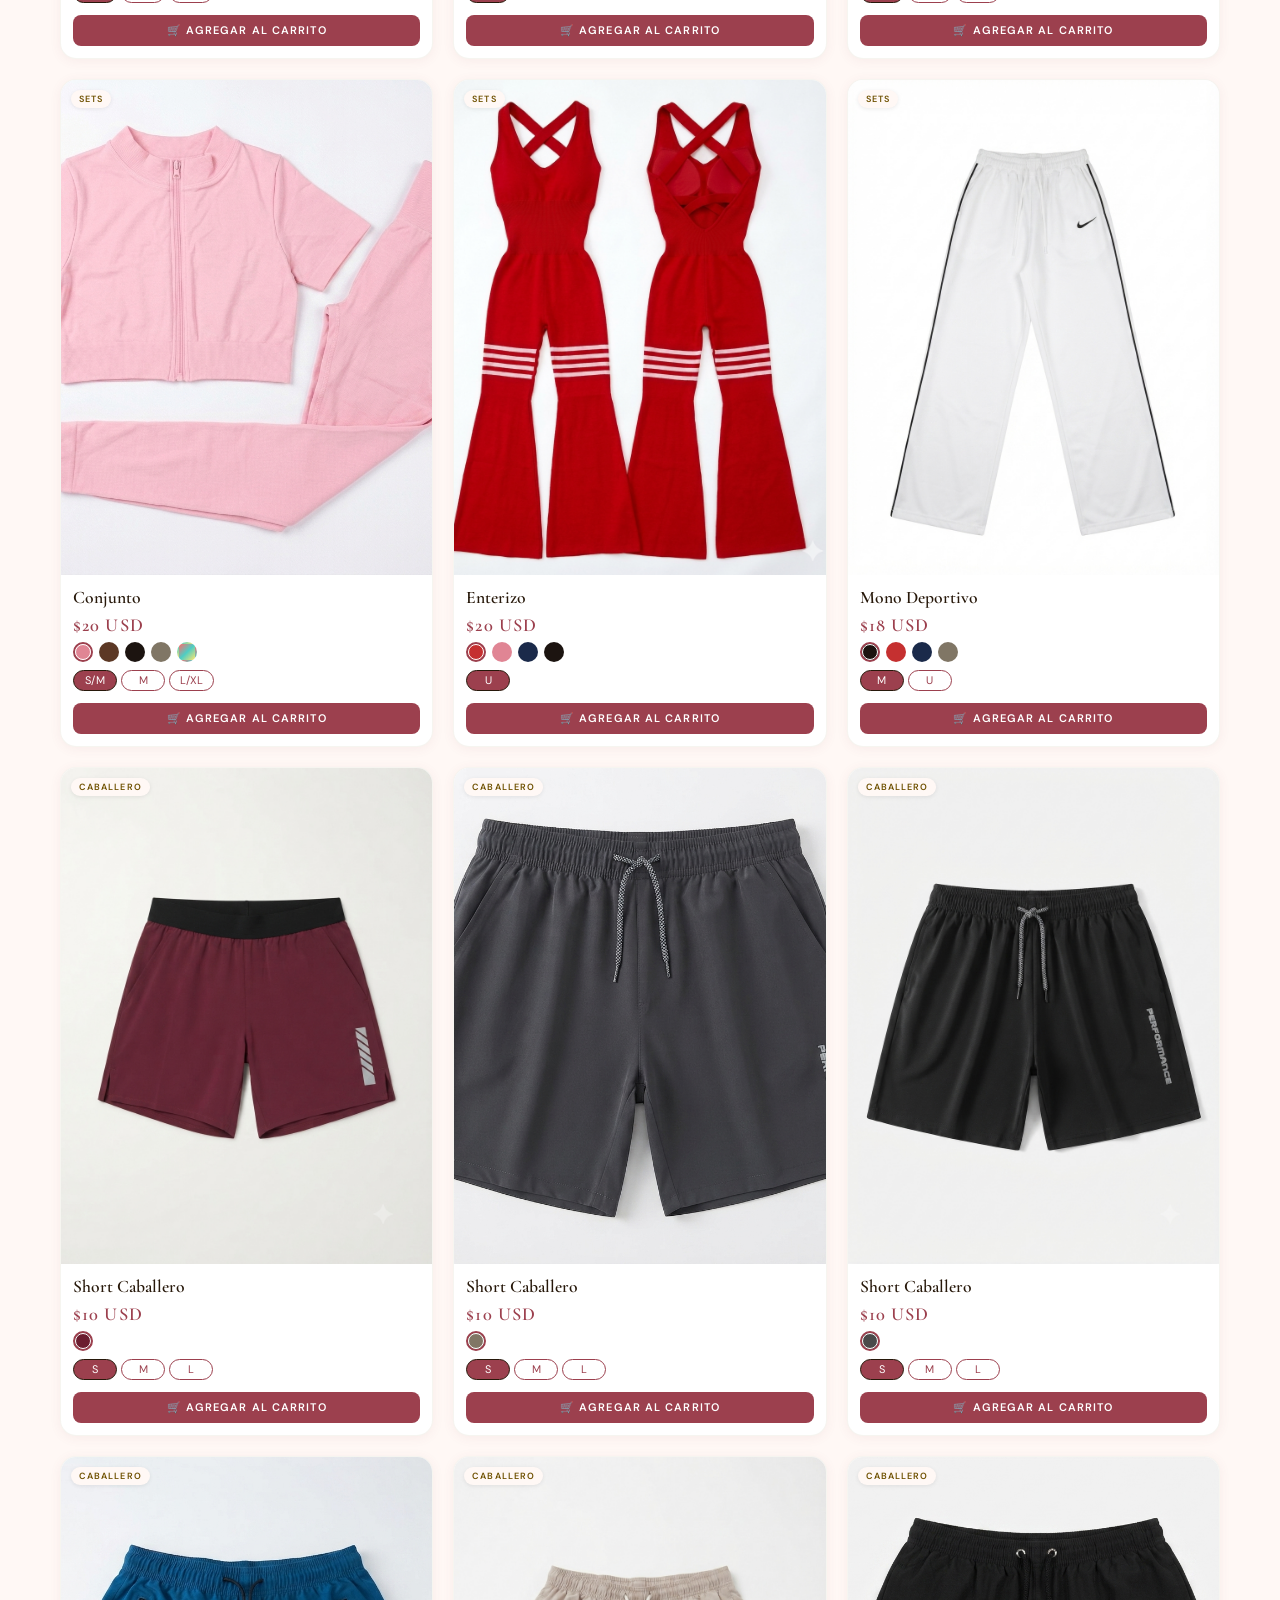
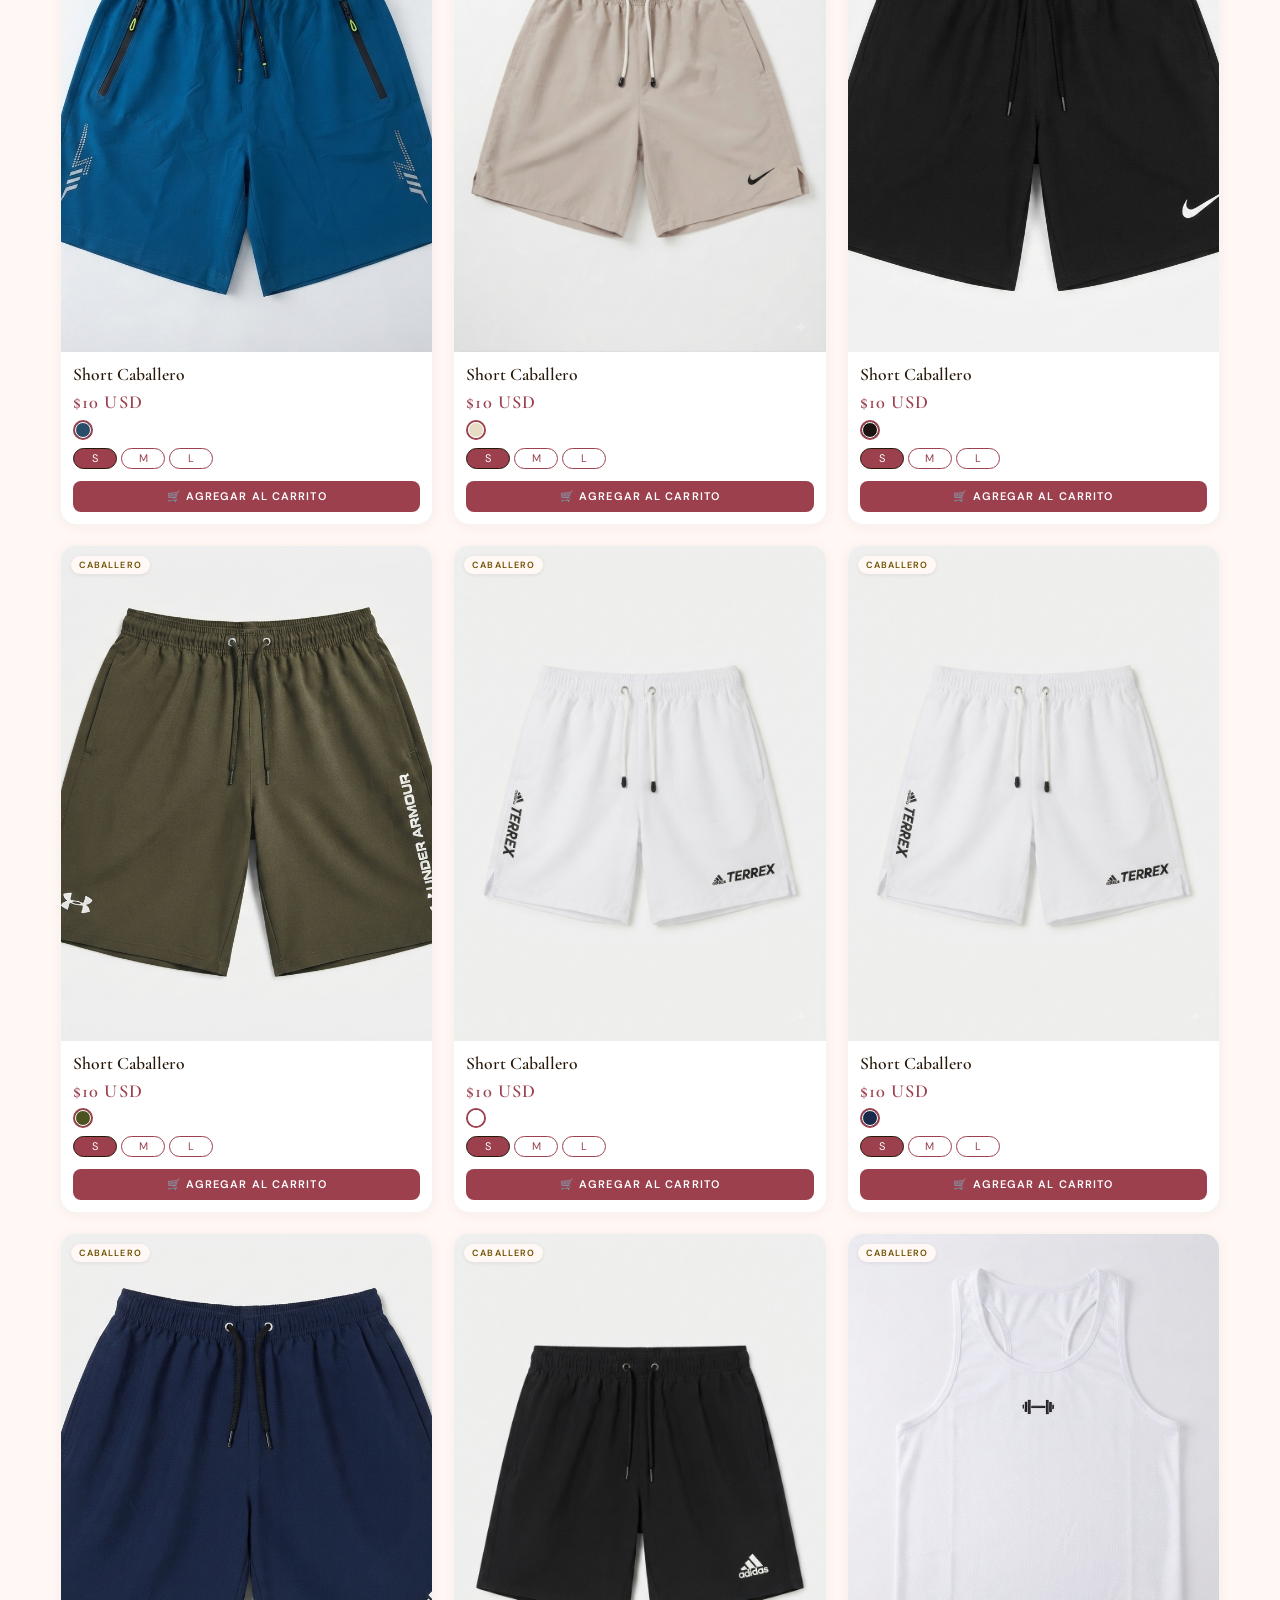
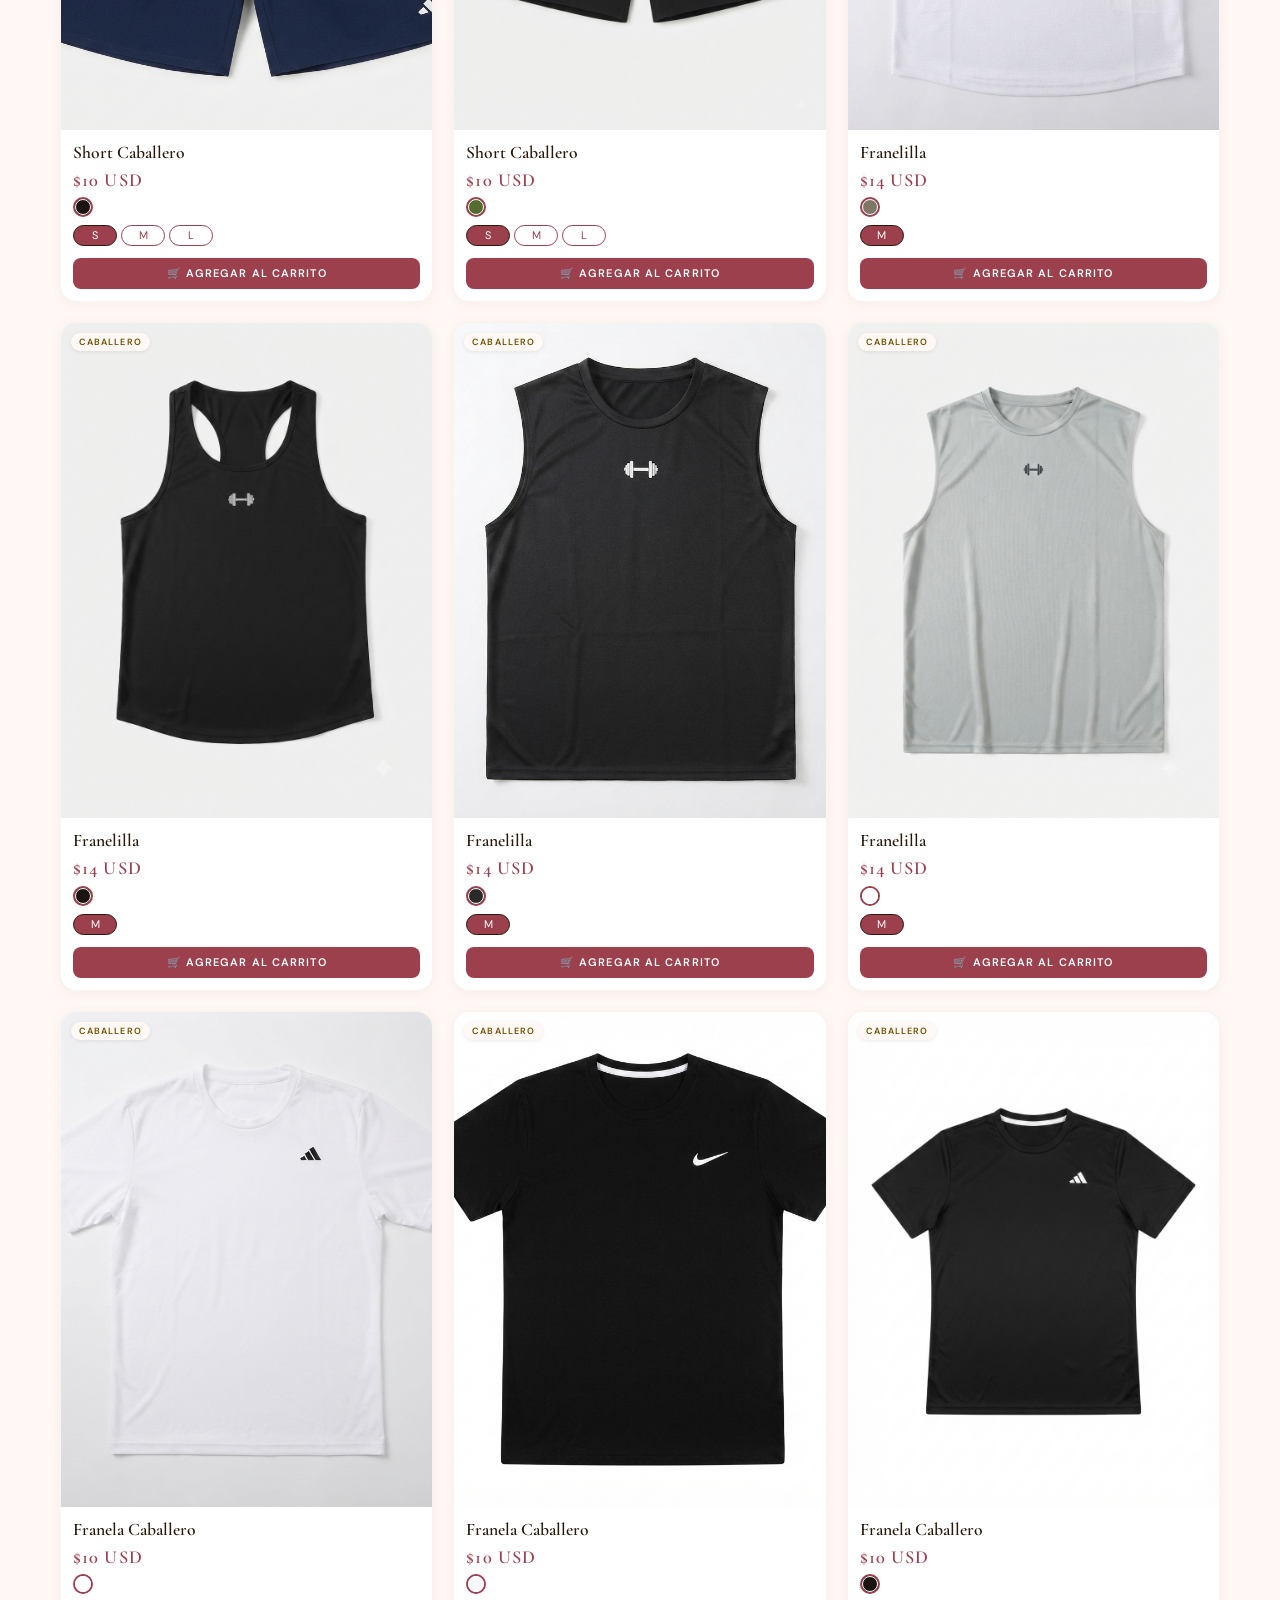
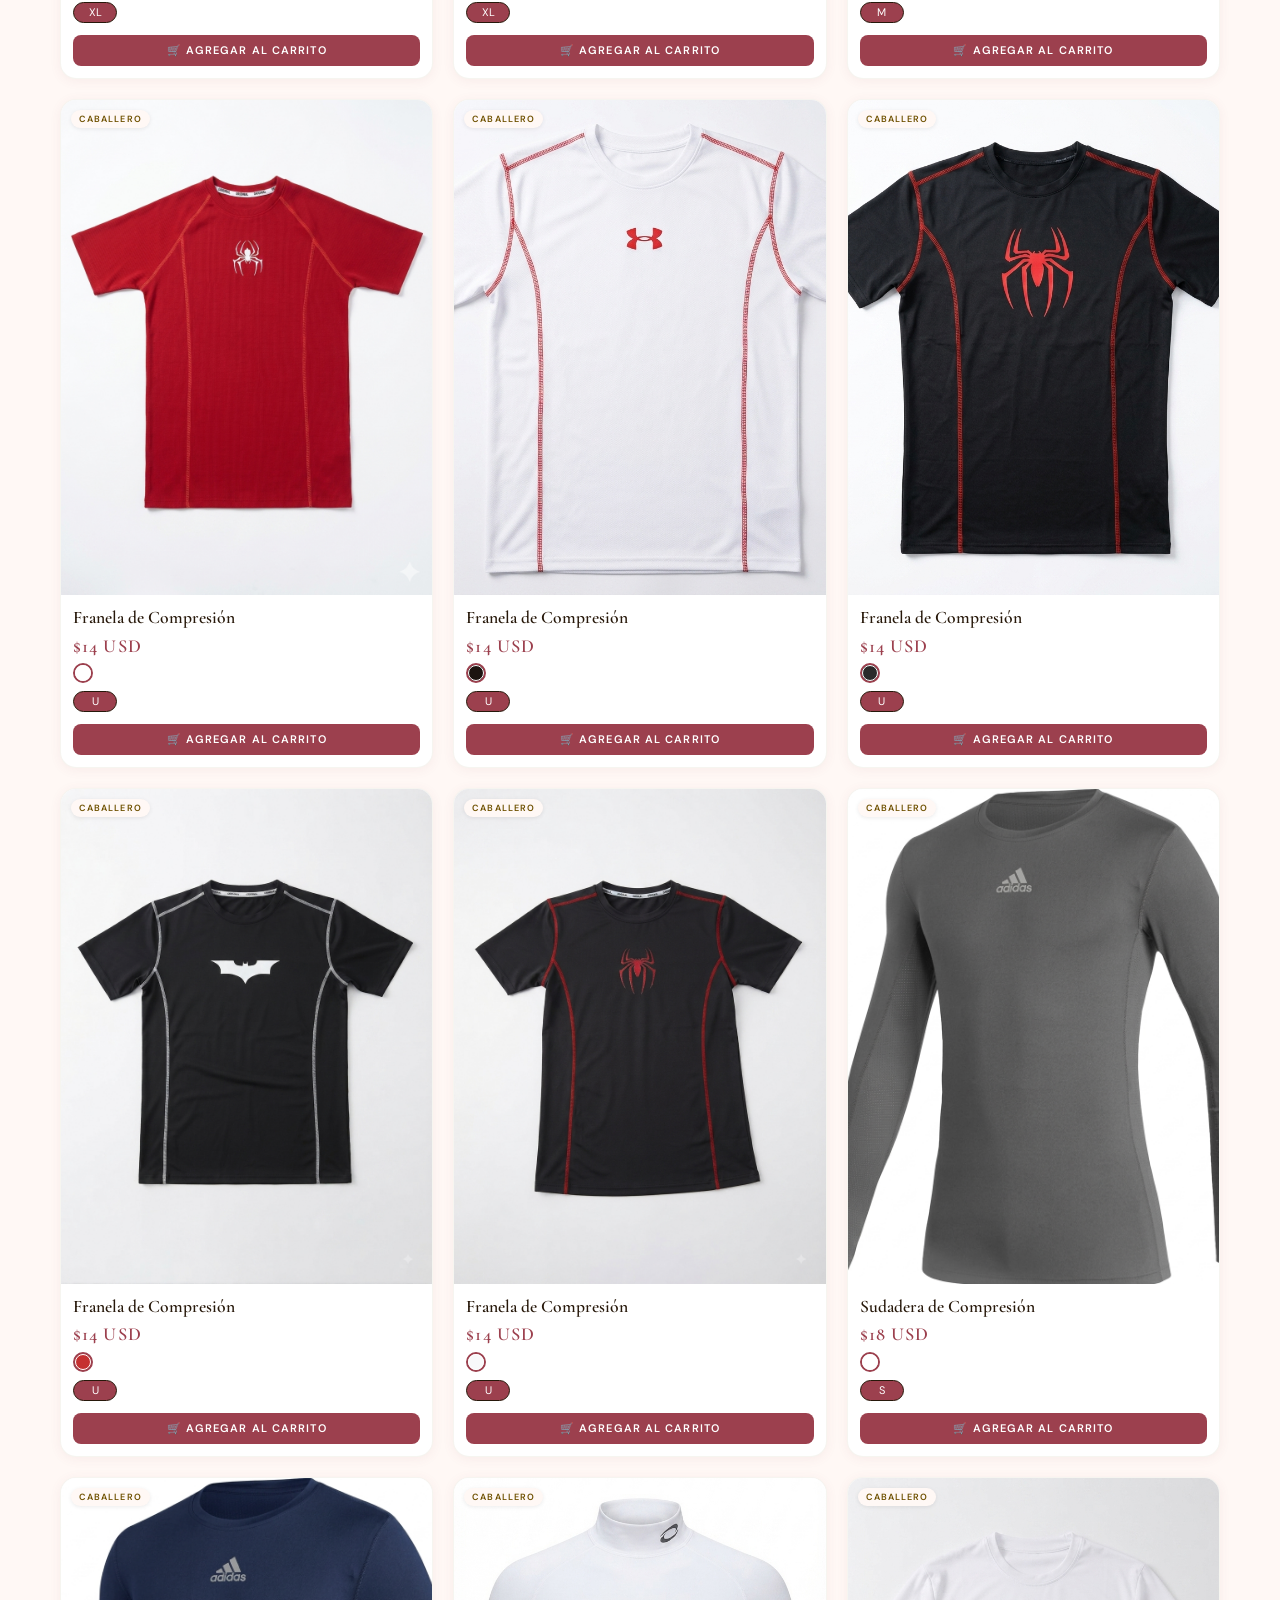
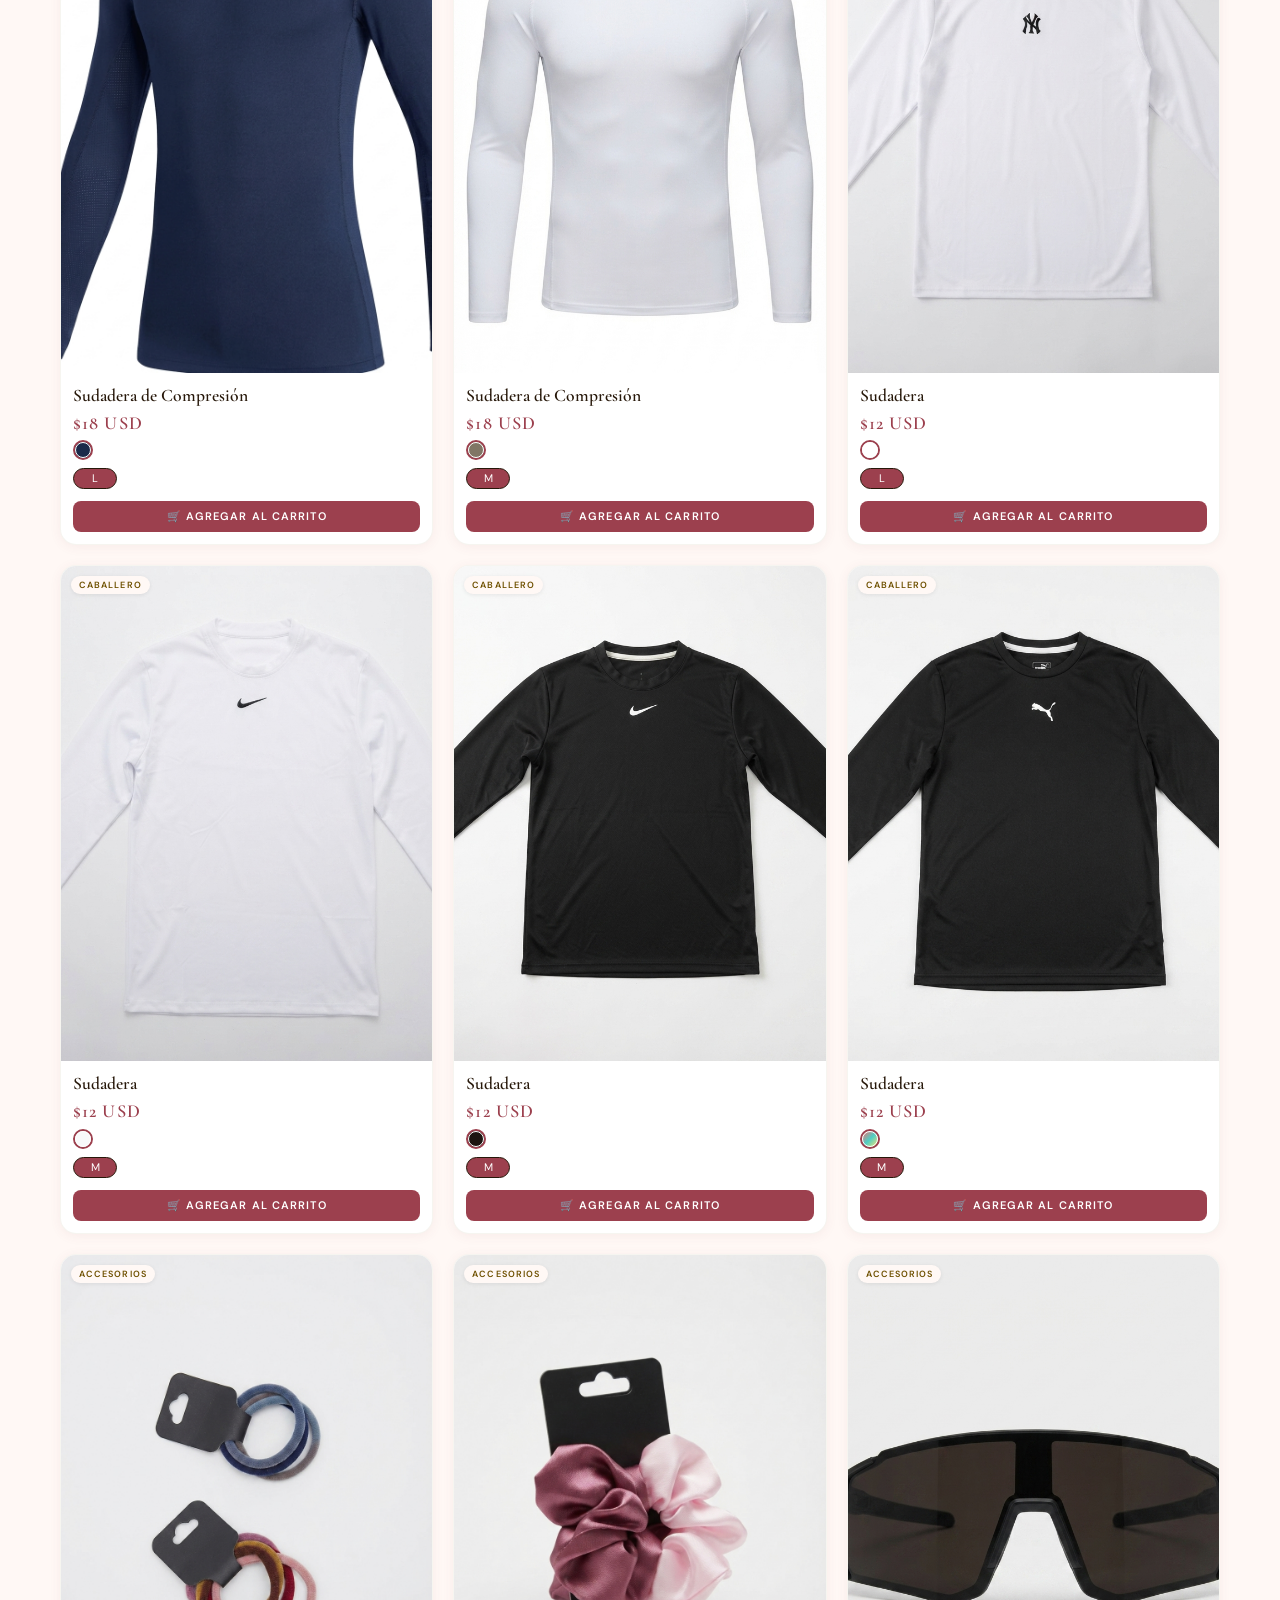
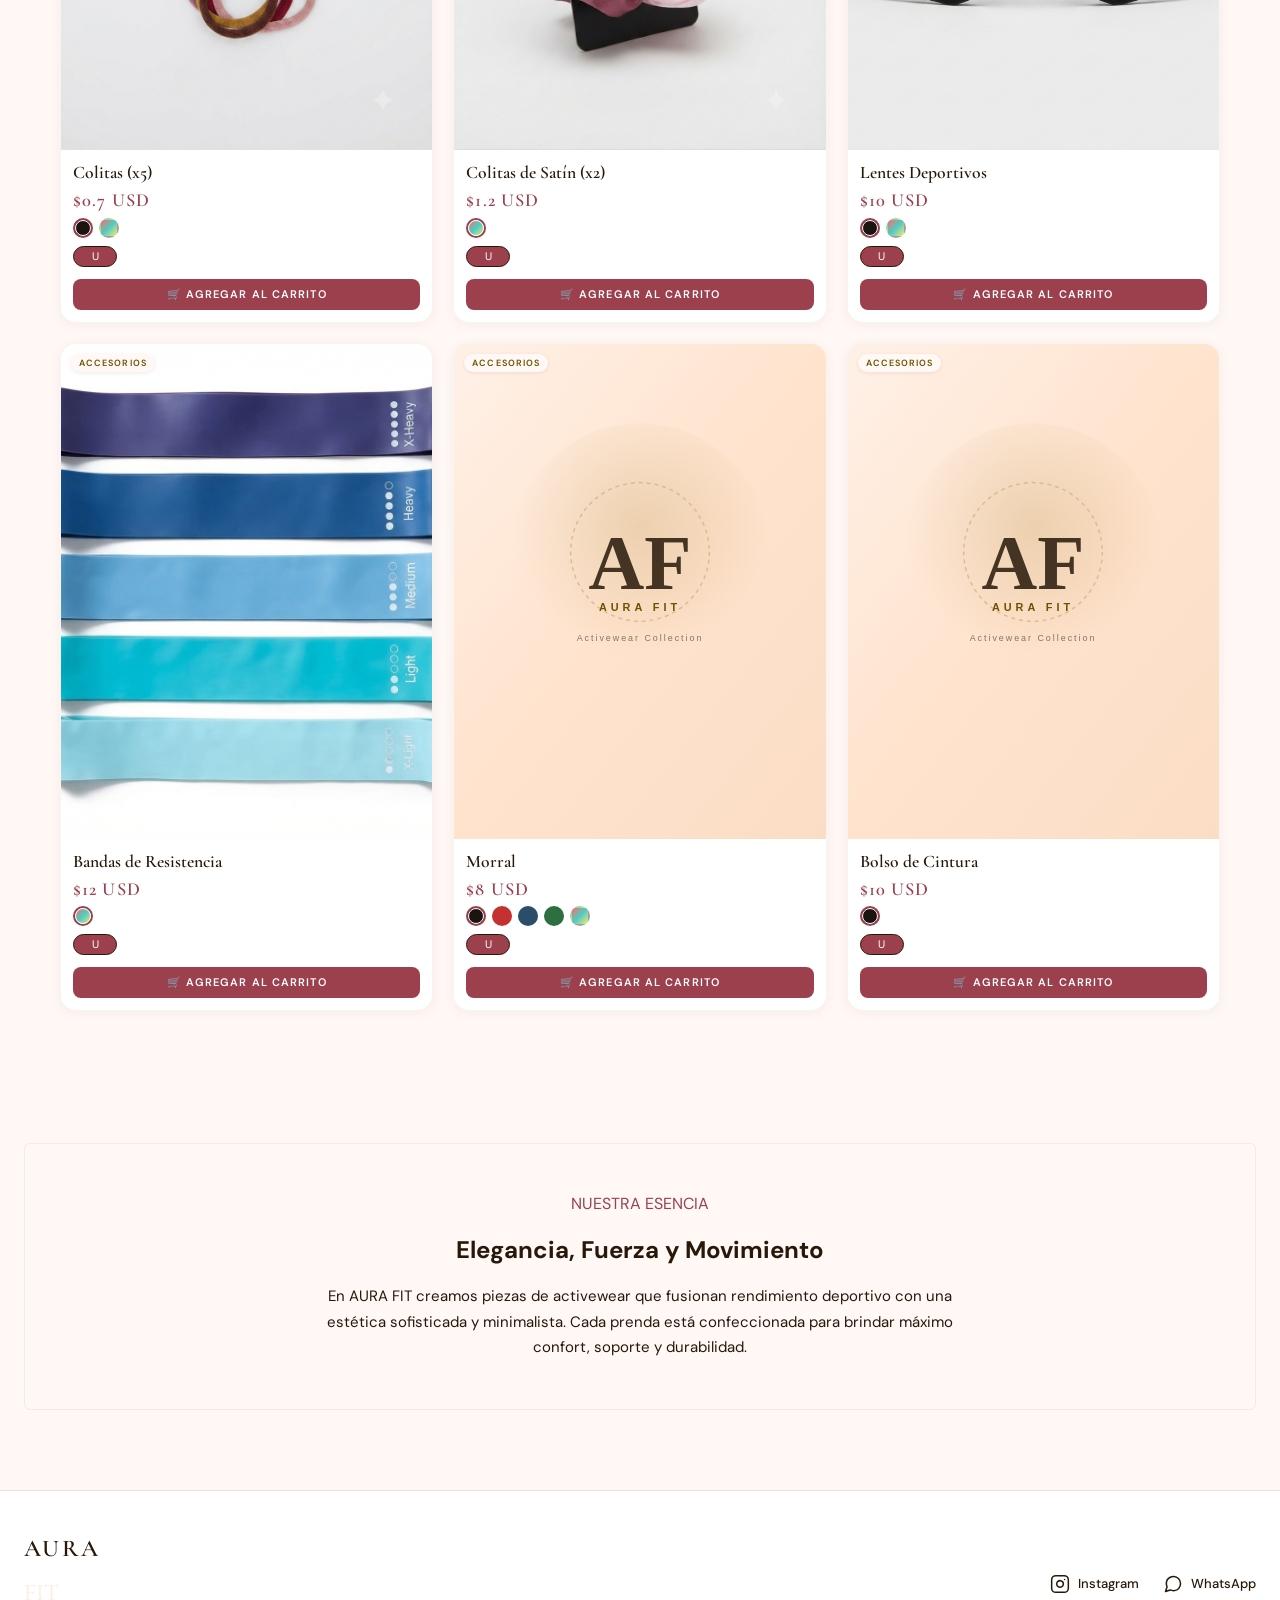
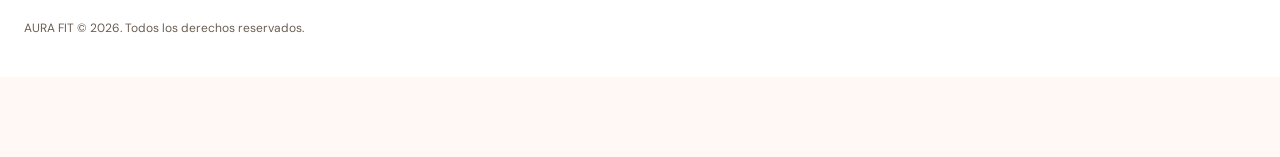
==== commit caa2b054: "fix: quitar hero-label activewear compresion Co-Authored-By: Claude Sonnet 4.6 <noreply@anthropic.co" ====
--- a/index.html
+++ b/index.html
@@ -81,7 +81,6 @@
       </div>
       <div class="hero-overlay"></div>
       <div class="store-hero-inner">
-        <p class="hero-label">Activewear · Compresión</p>
         <h1 class="hero-title">AURA FIT</h1>
         <p class="hero-desc">Compra directa vía WhatsApp</p>
       </div>
--- a/css/layout.css
+++ b/css/layout.css
@@ -254,14 +254,7 @@
 }
 
 .store-hero::after {
-  content: '';
-  position: absolute;
-  bottom: 0;
-  left: 0;
-  right: 0;
-  height: 3px;
-  background: var(--wine, #9C404E);
-  z-index: 3;
+  display: none;
 }
 
 /* WhatsApp Ribbon */
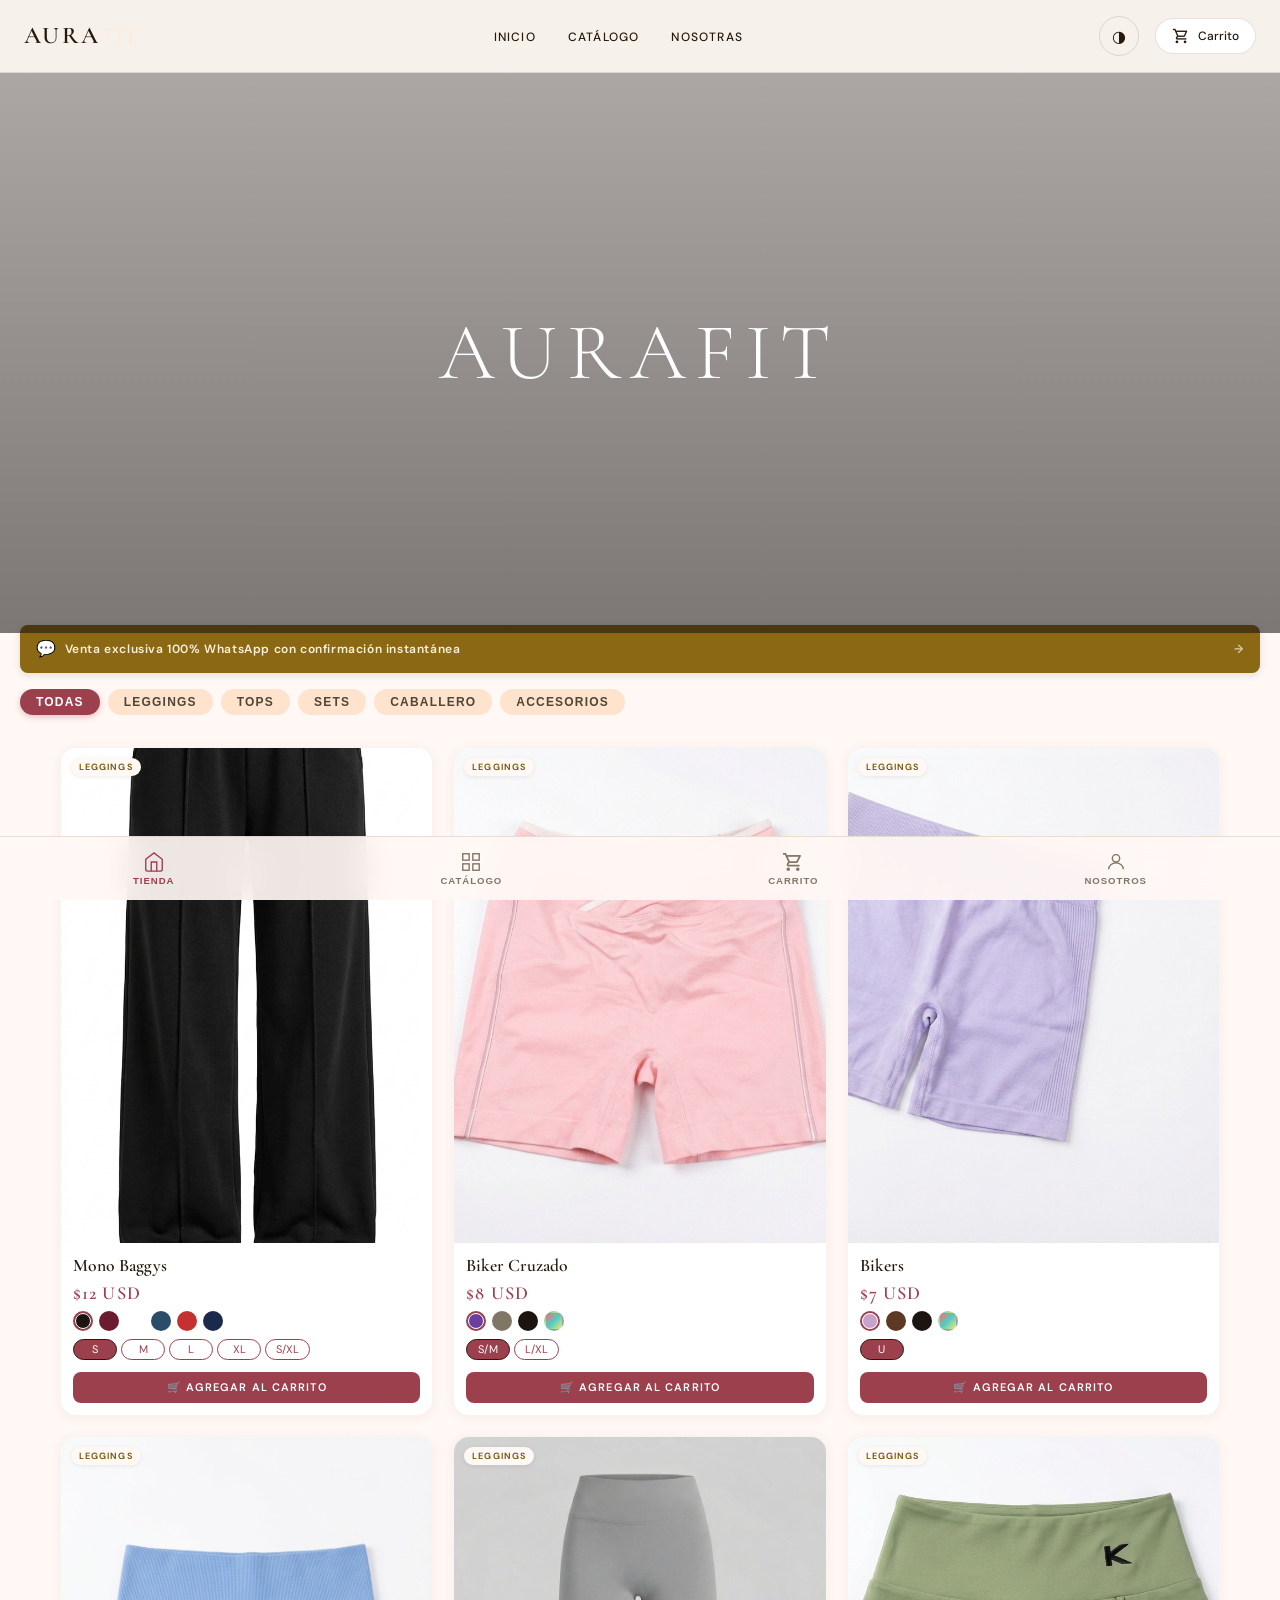
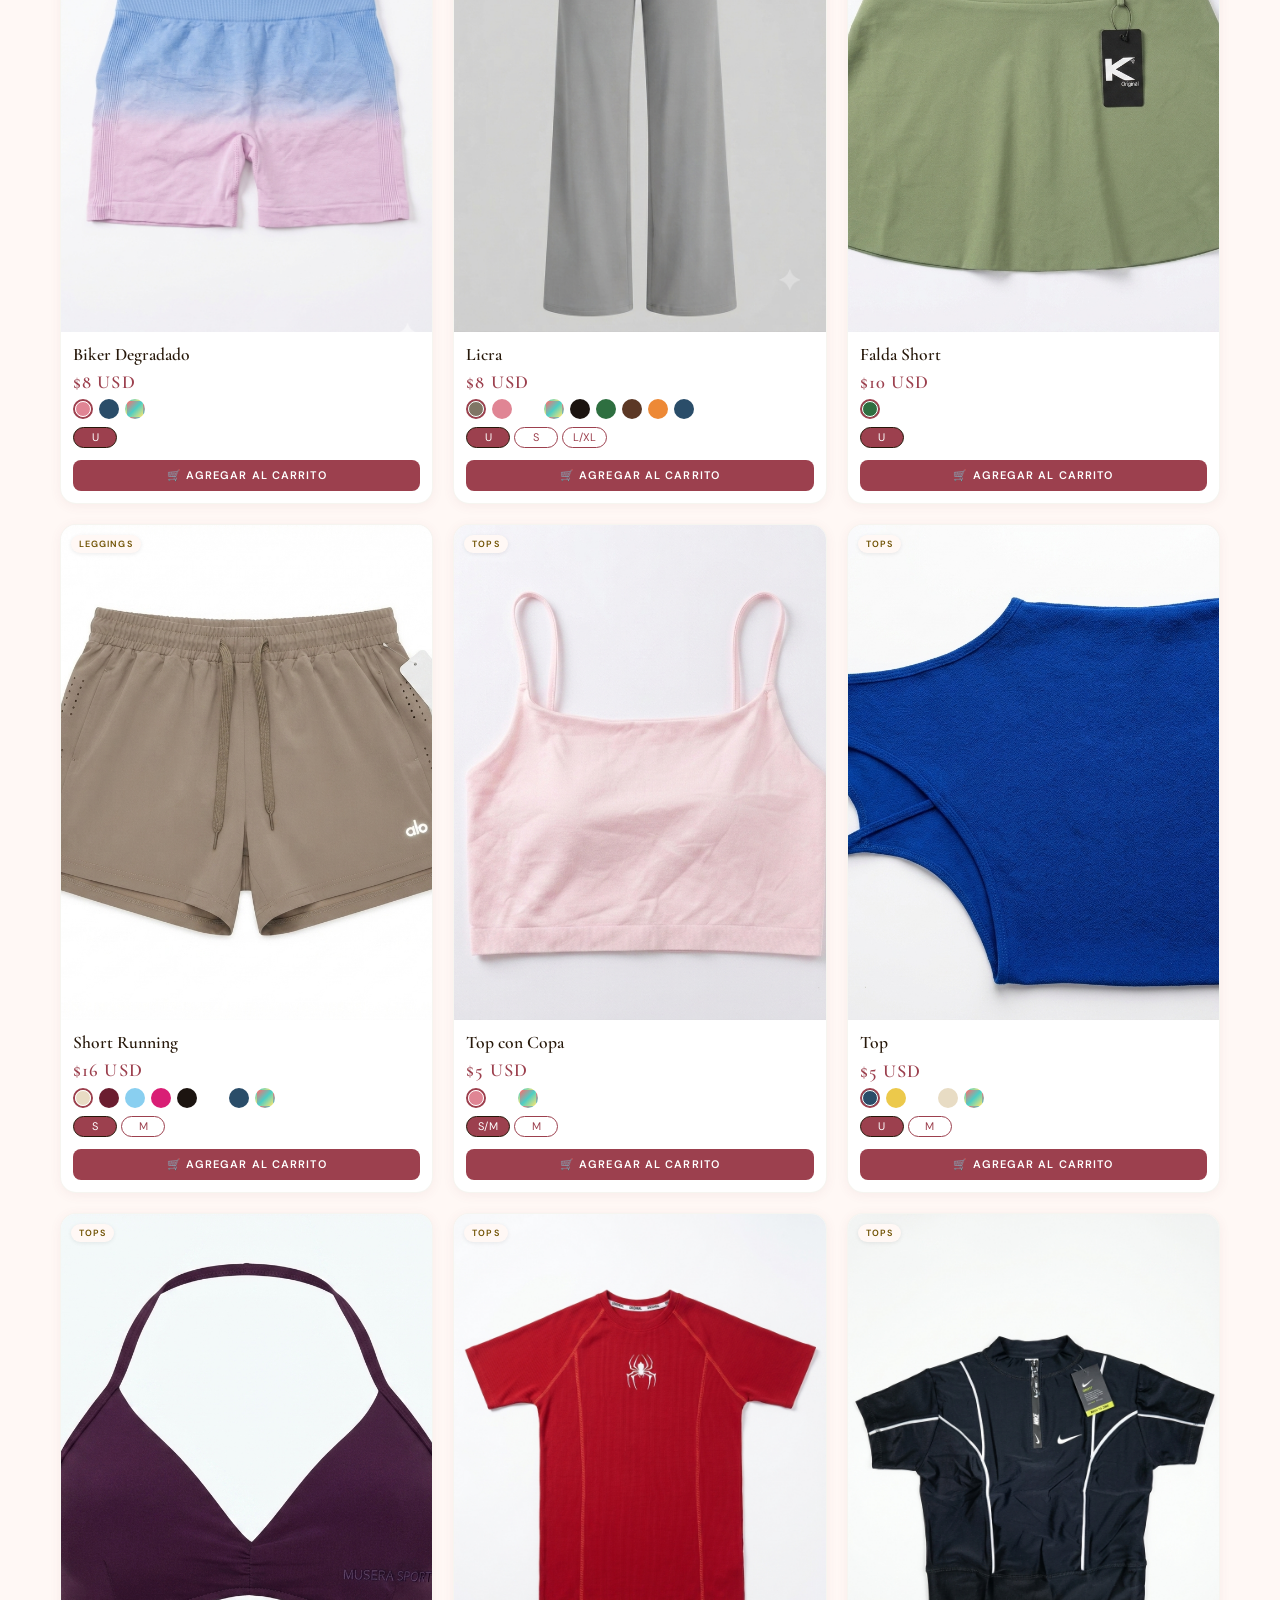
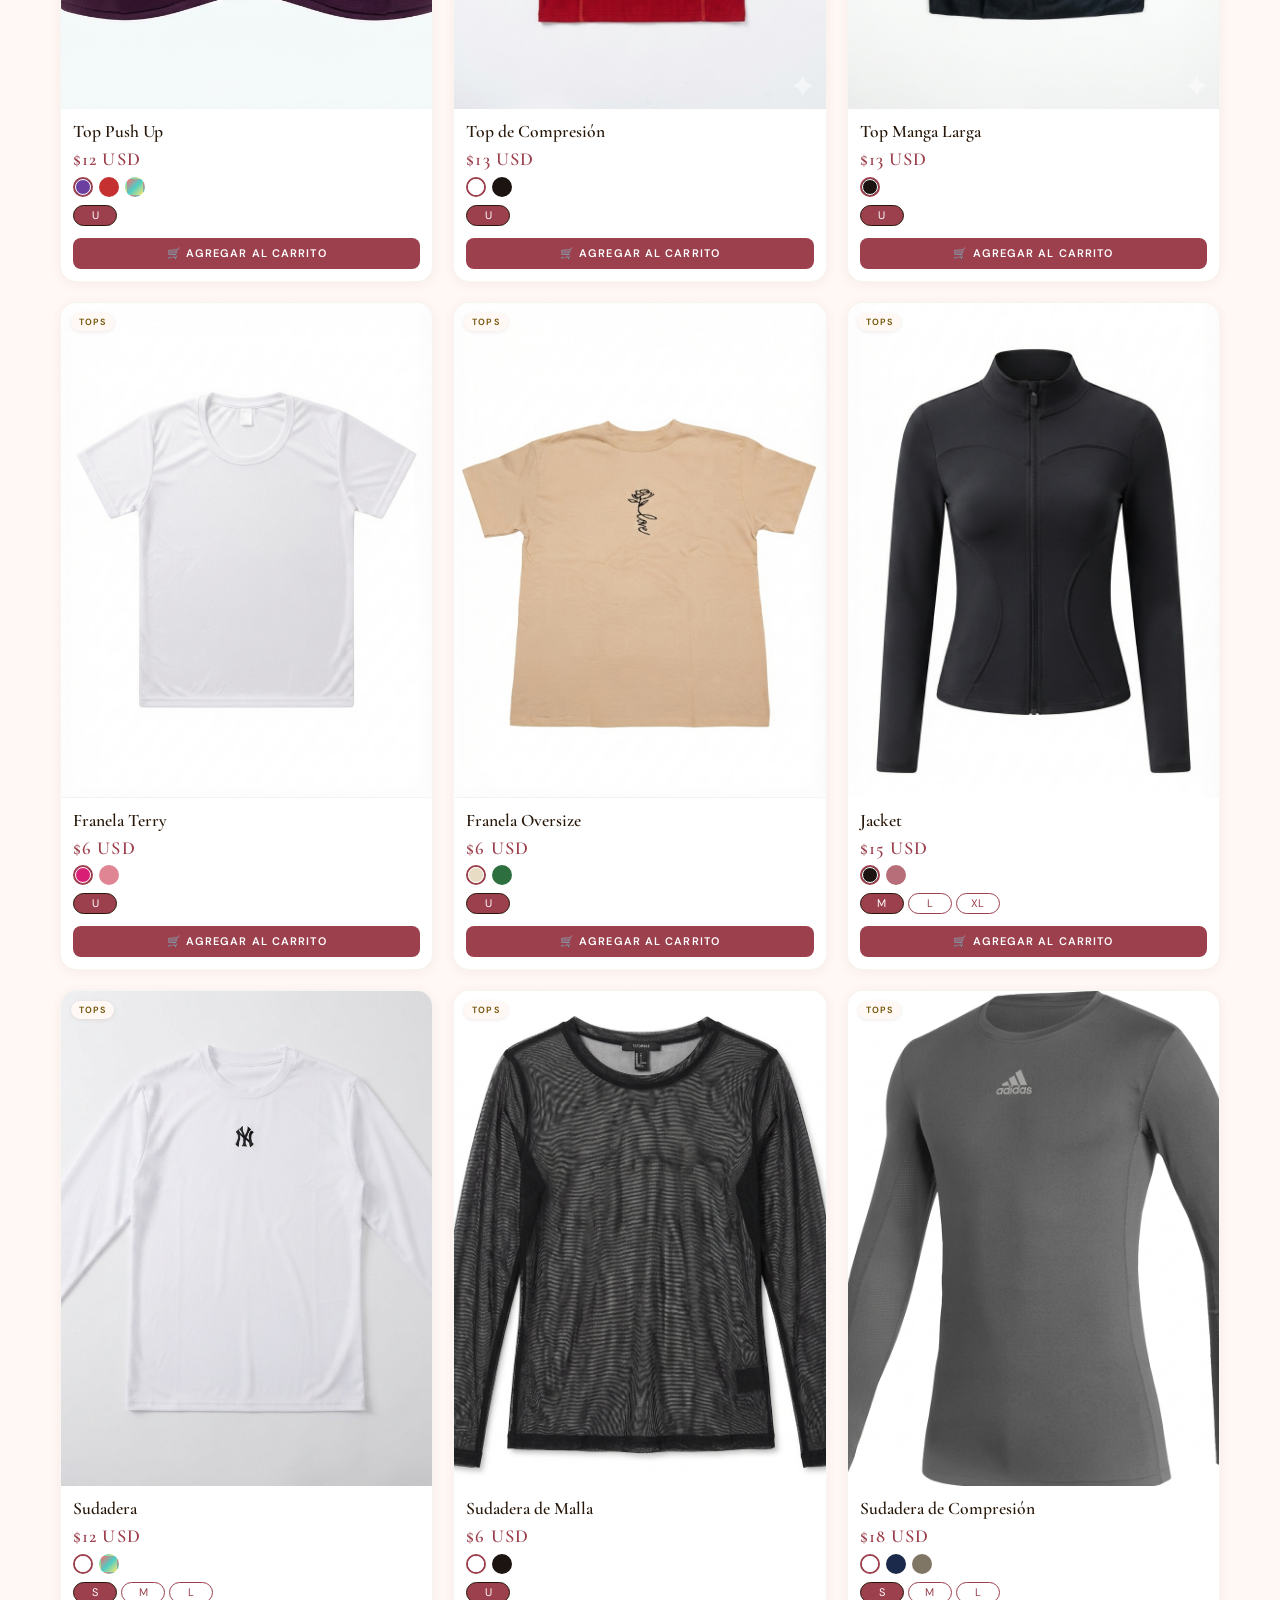
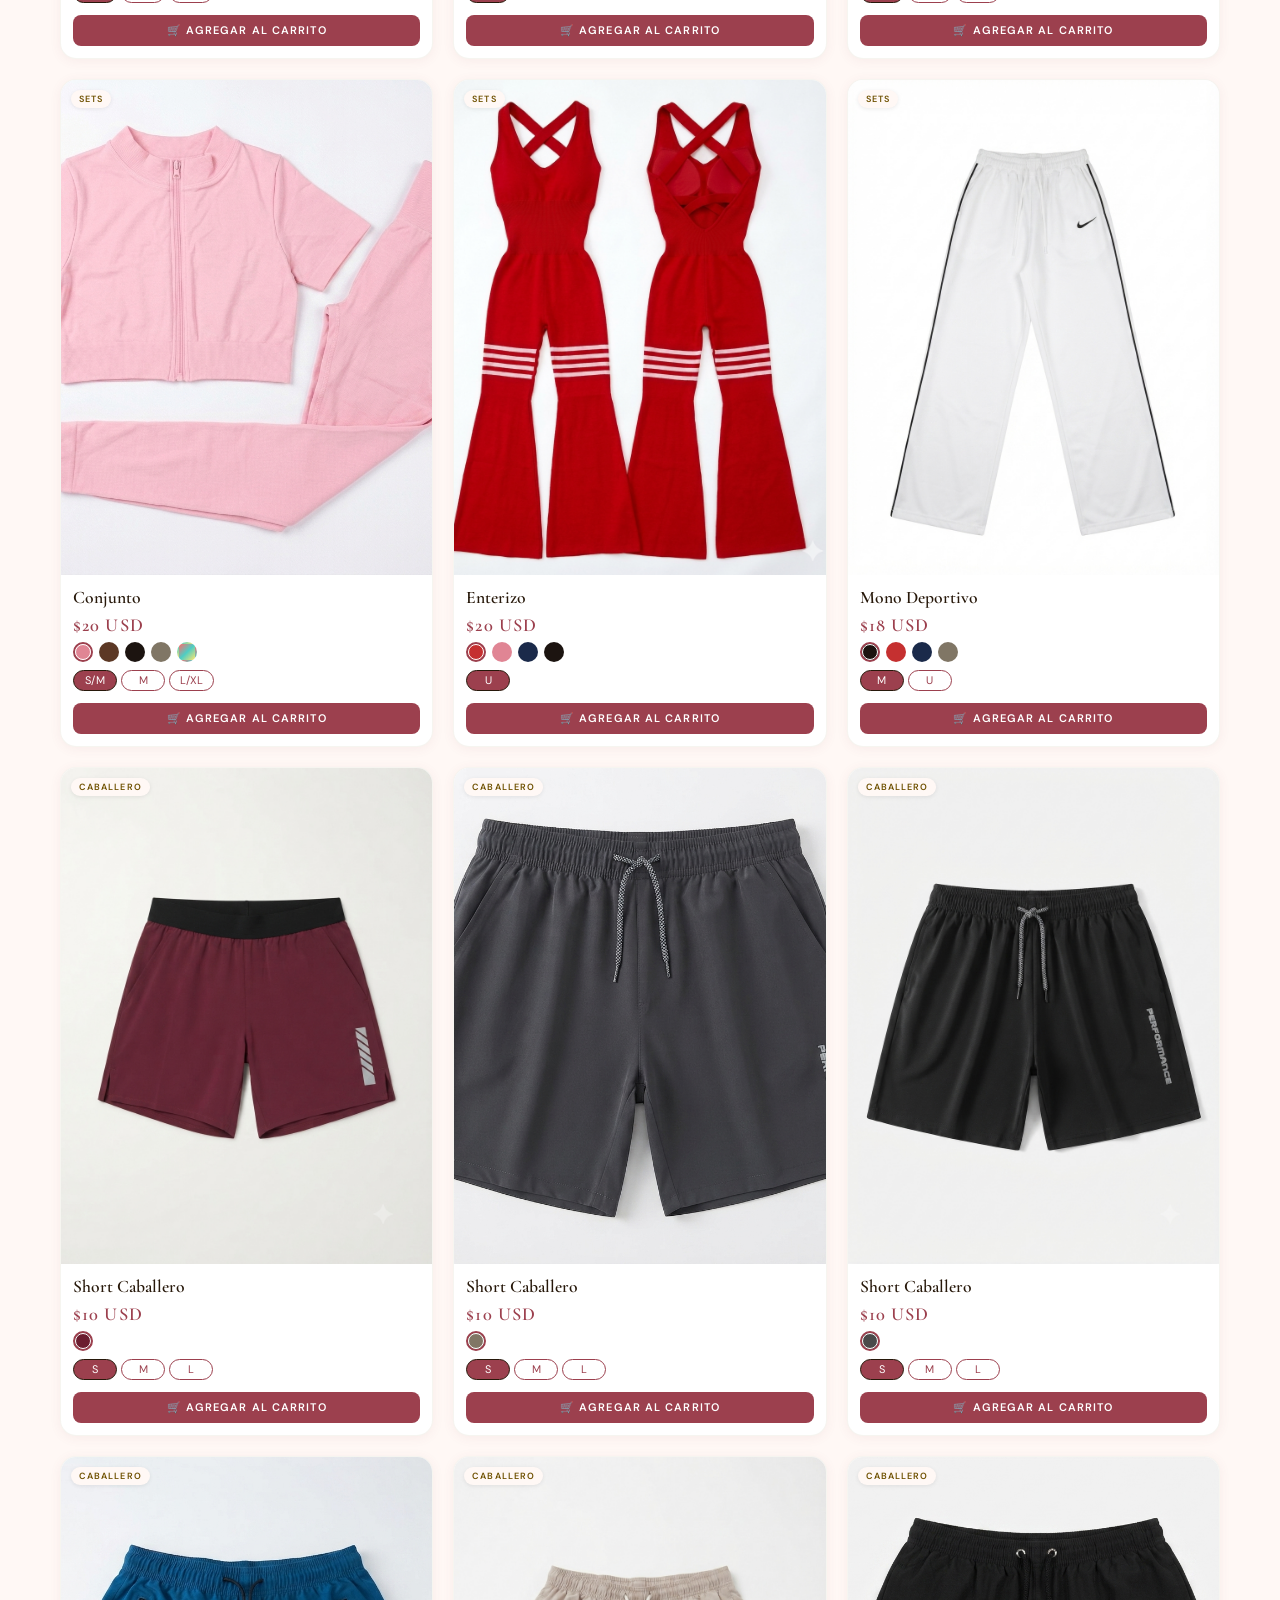
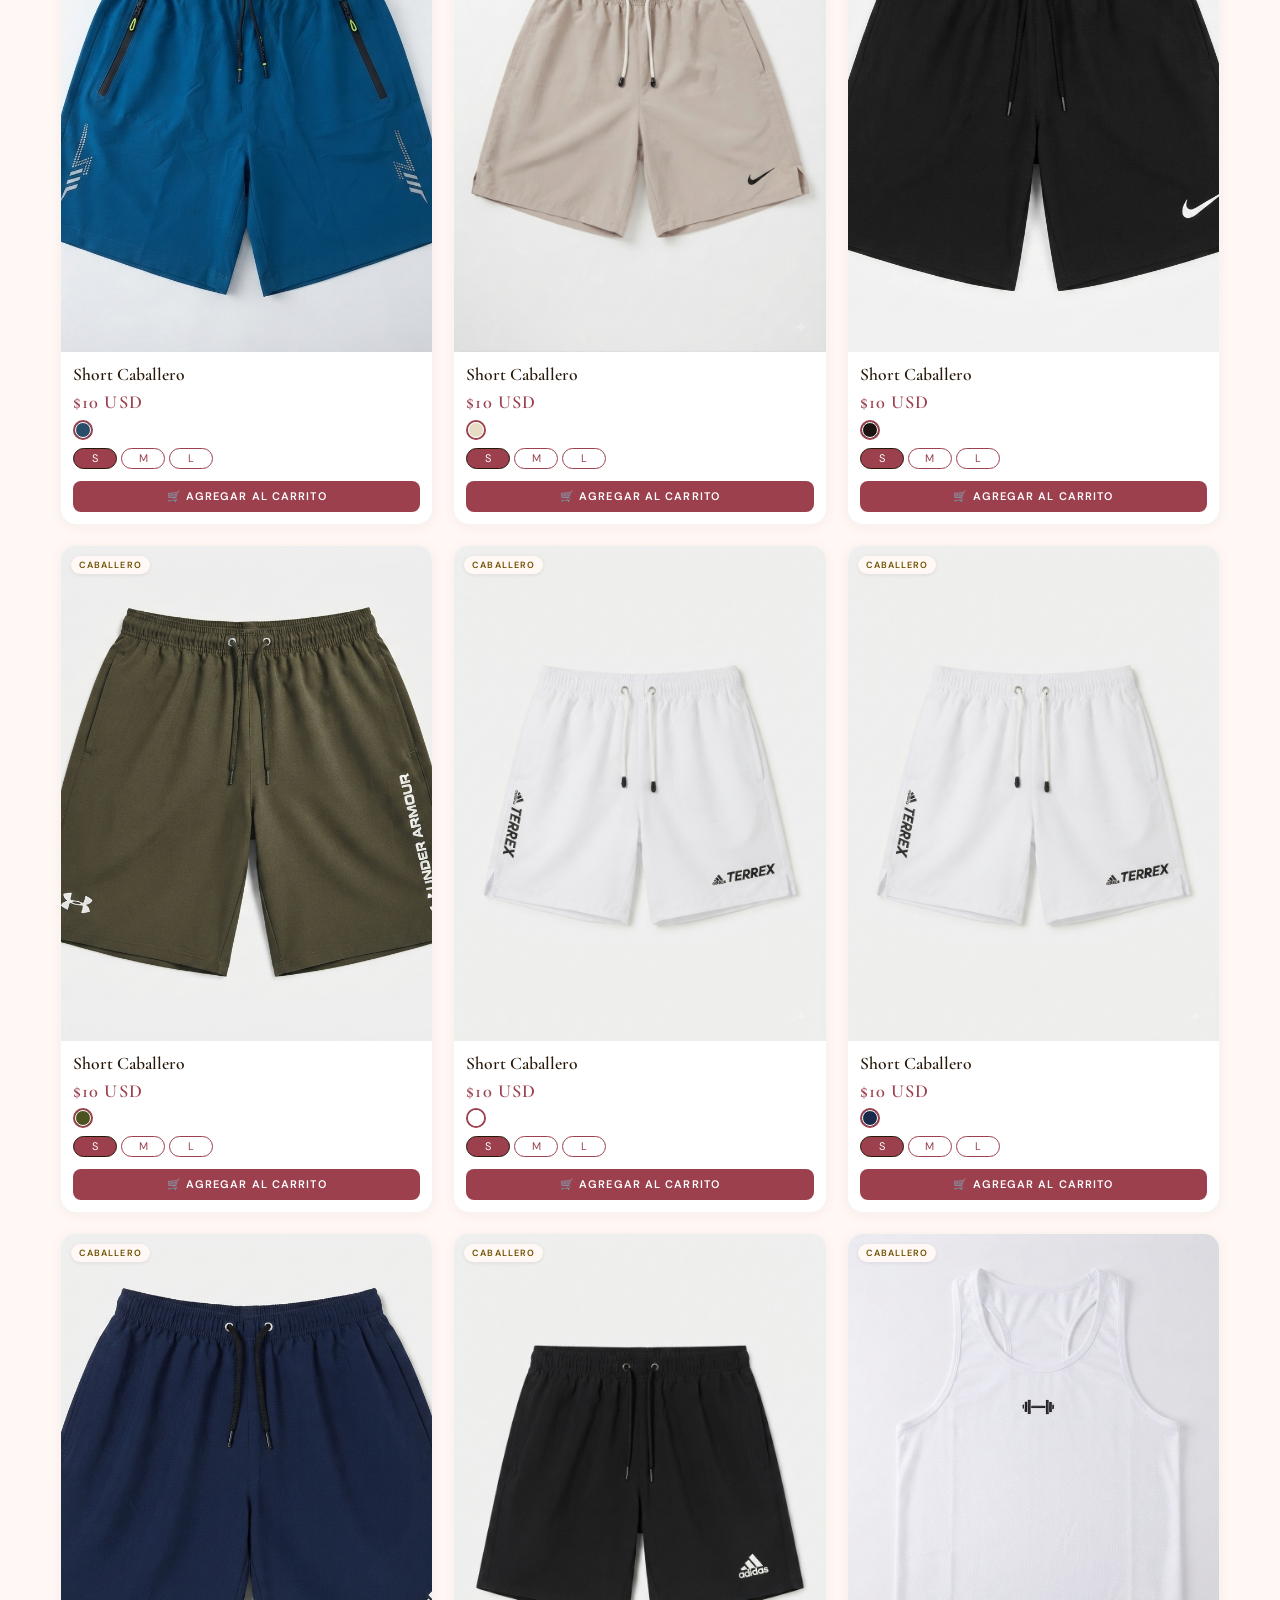
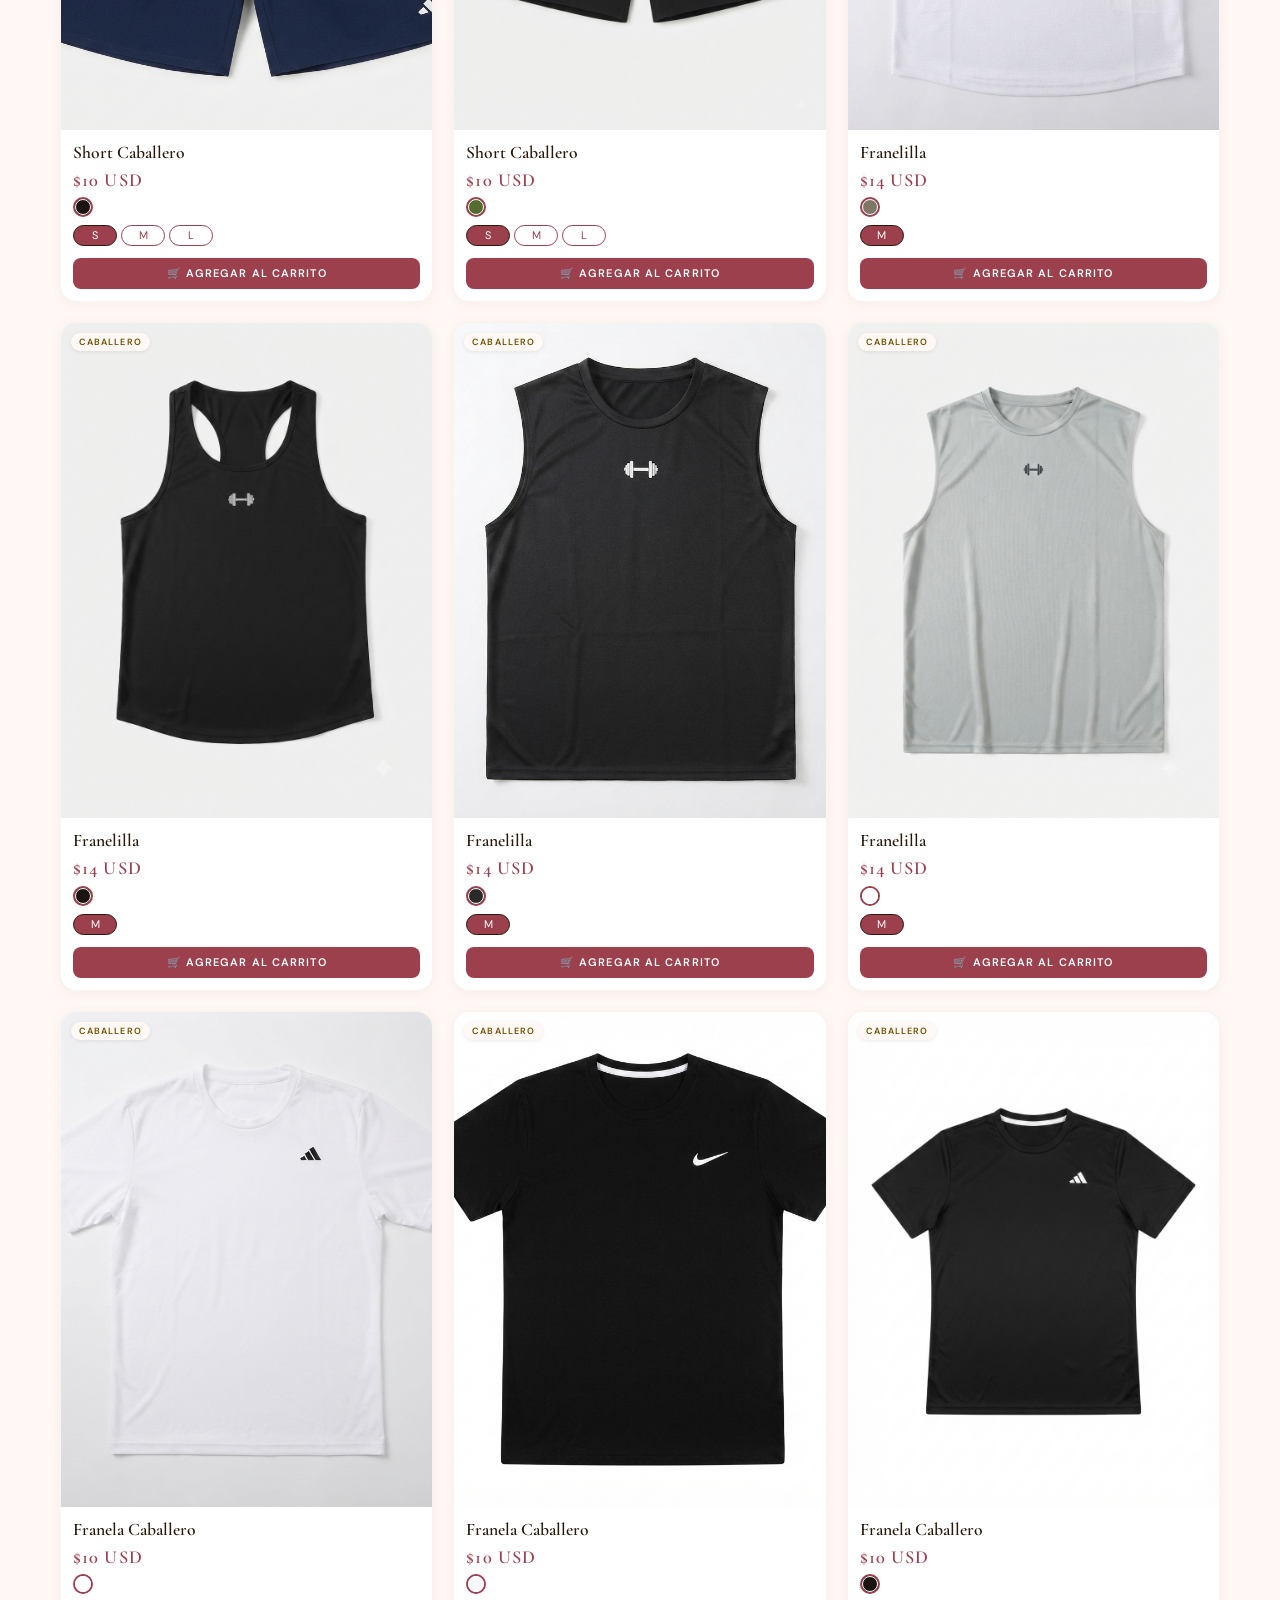
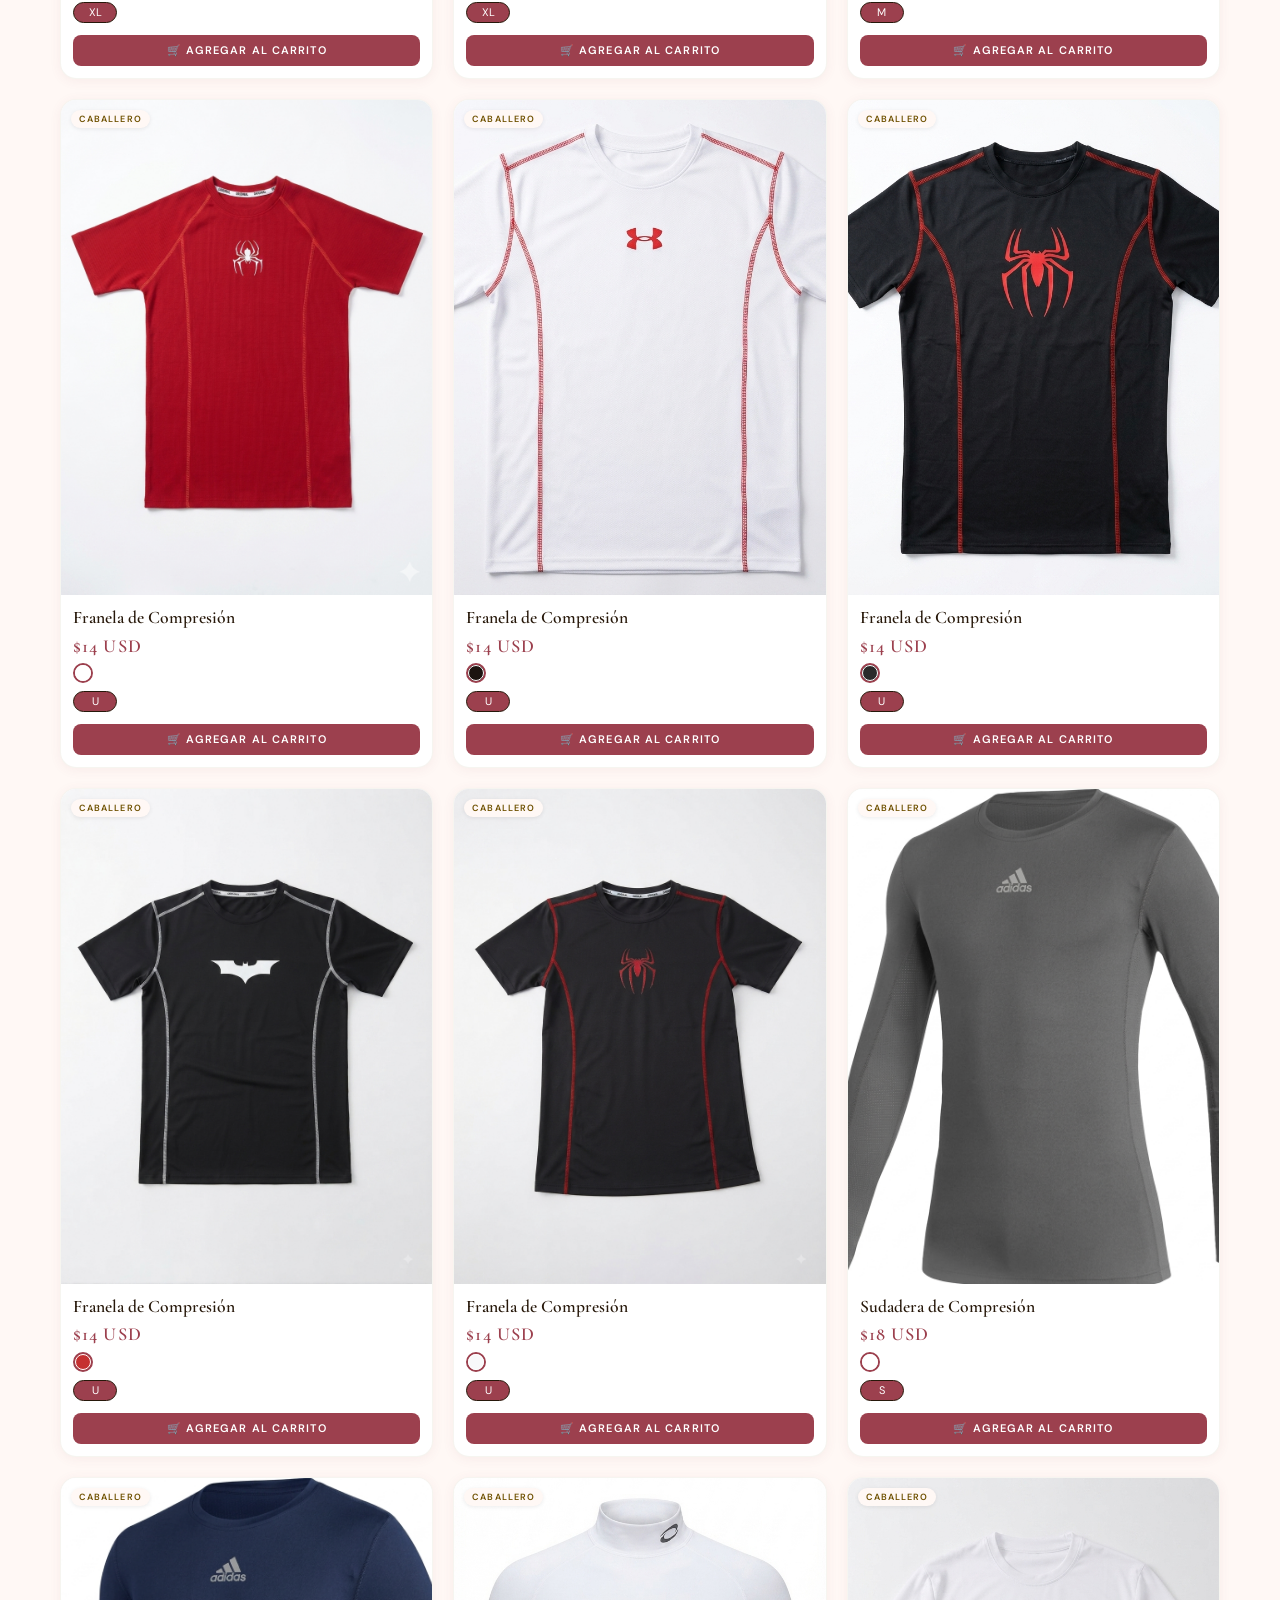
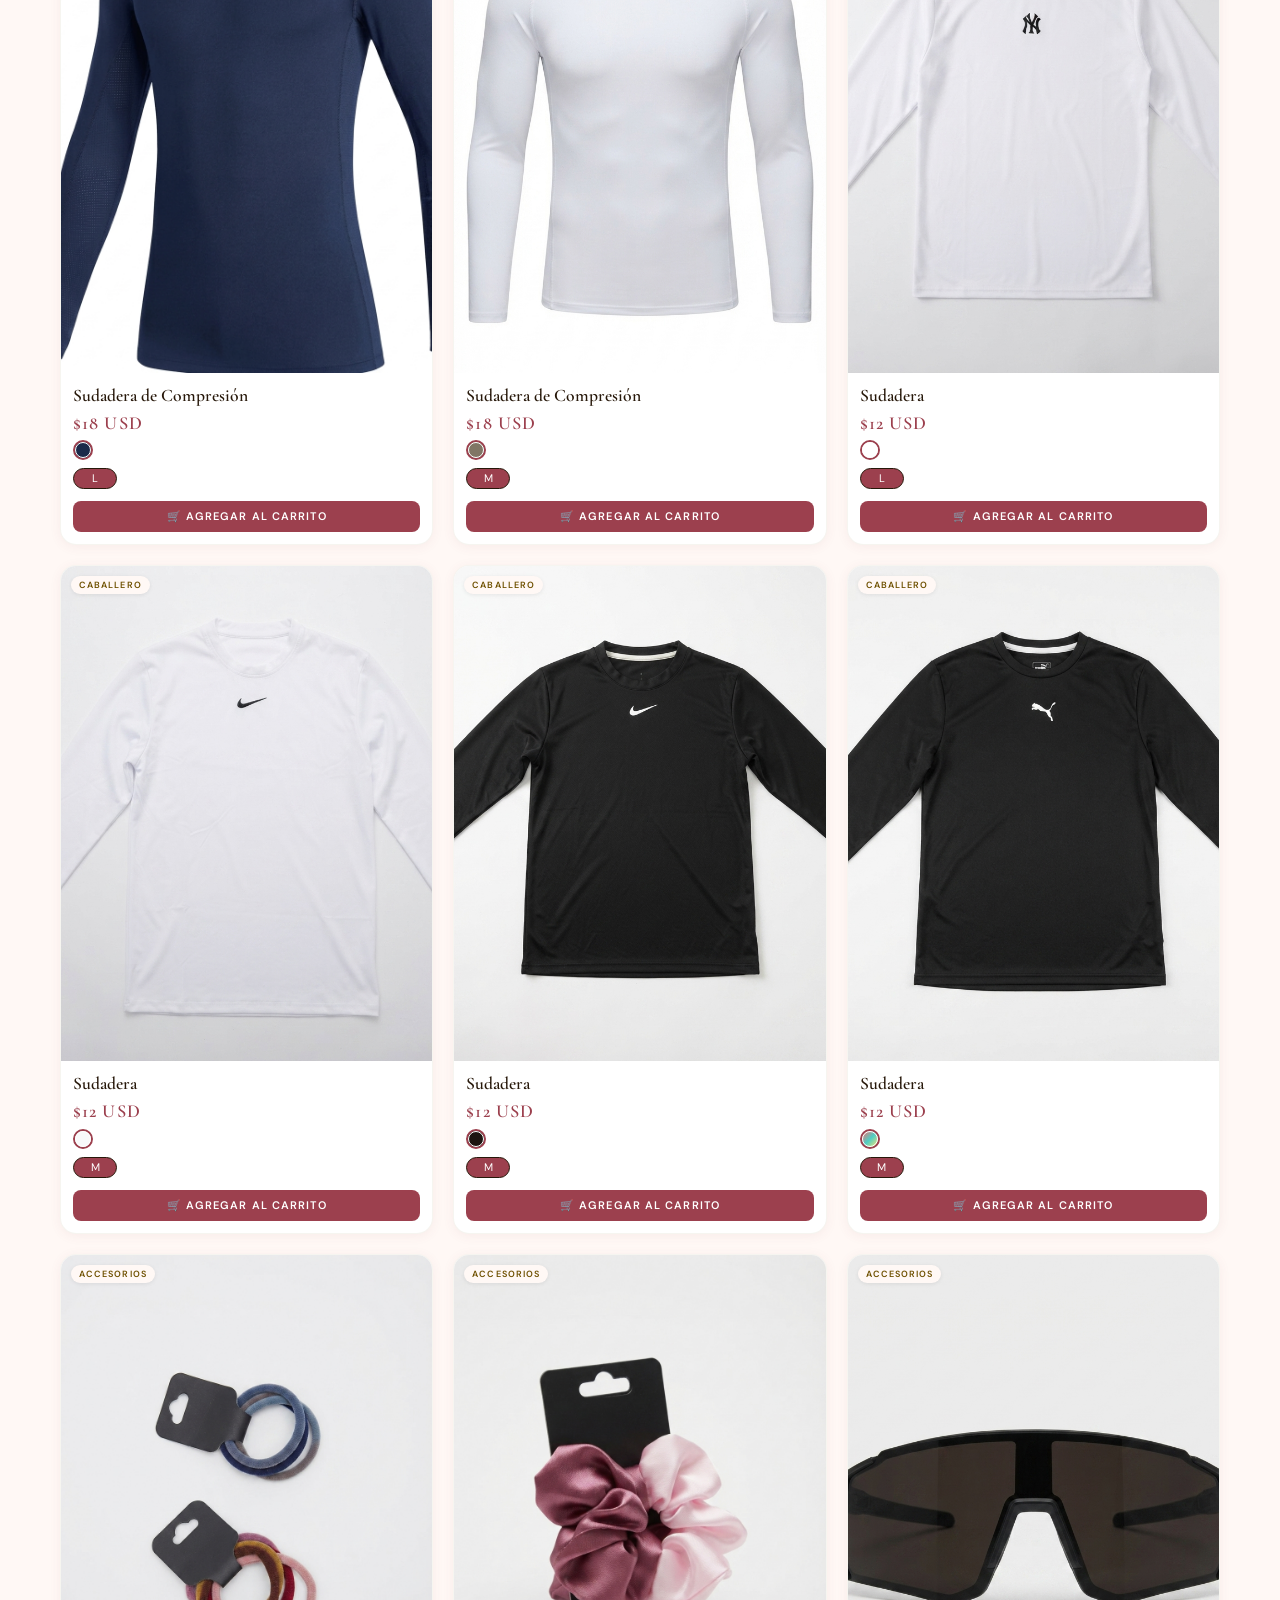
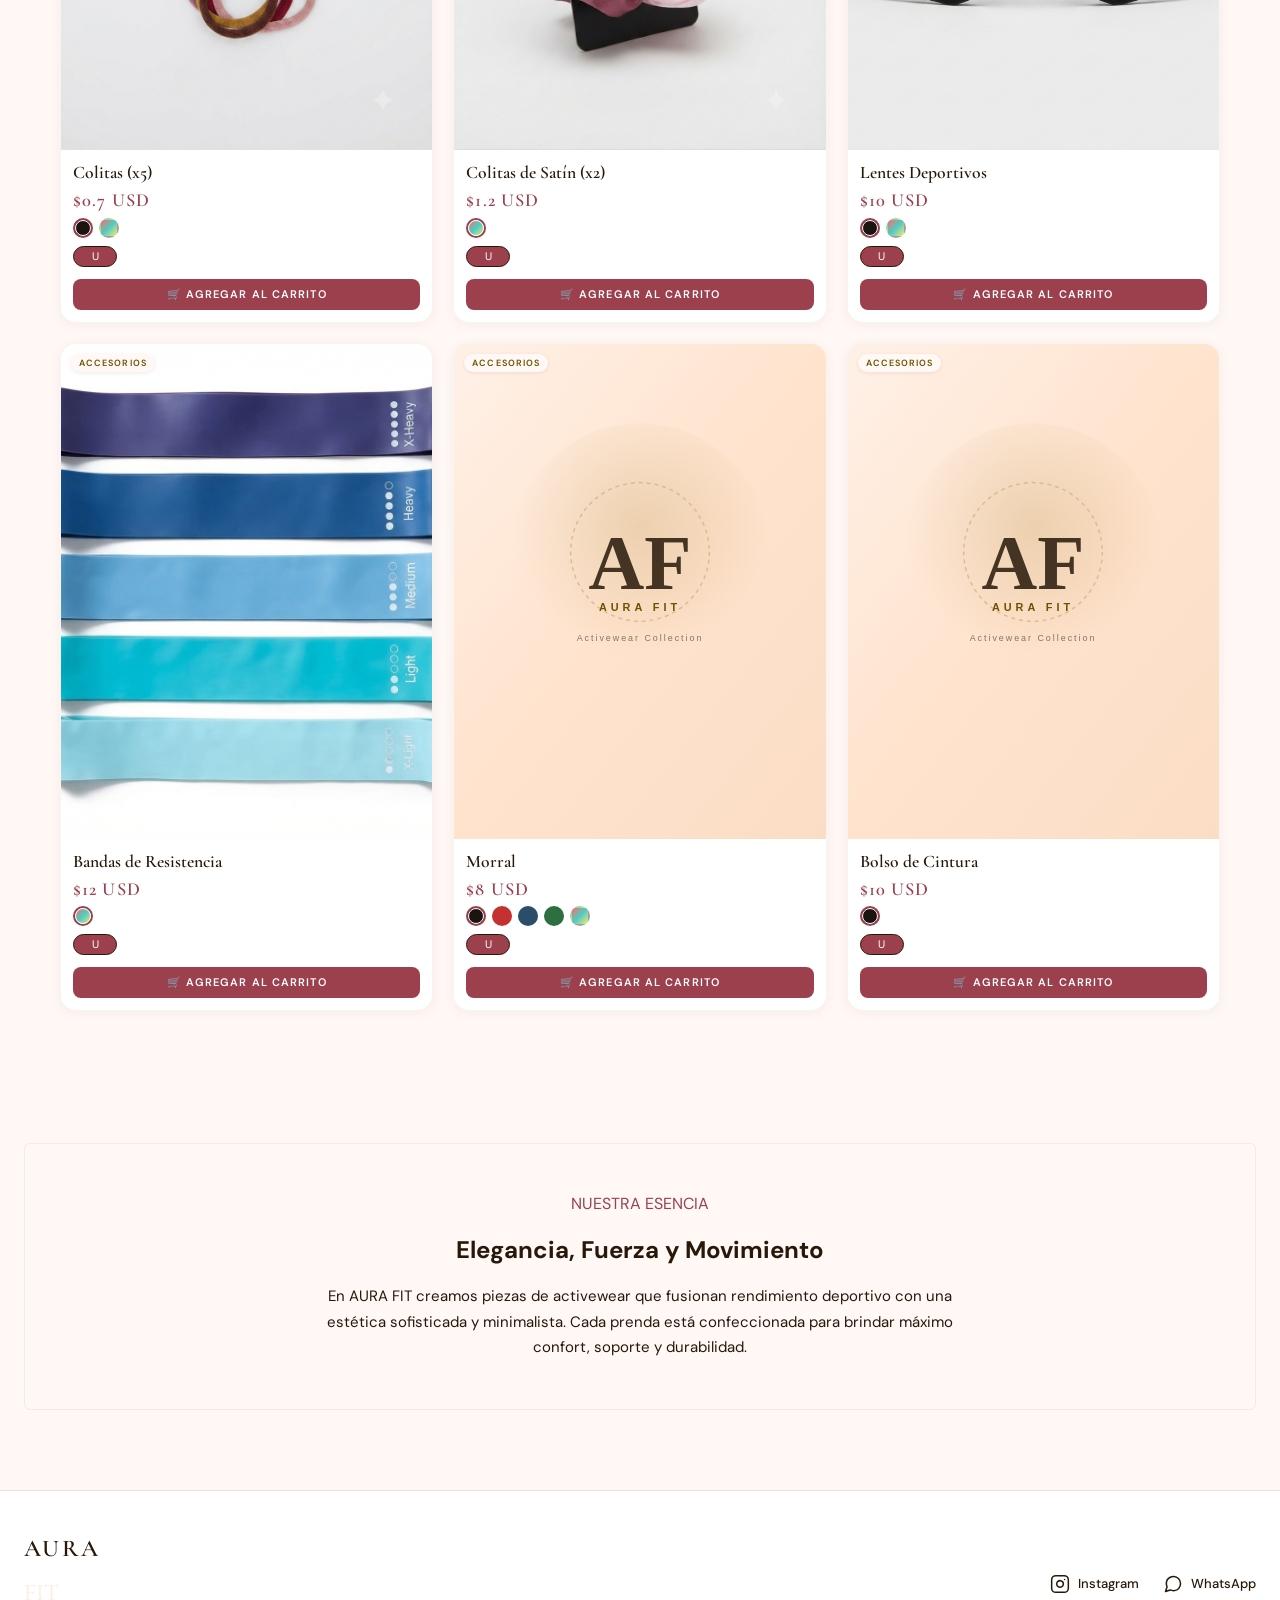
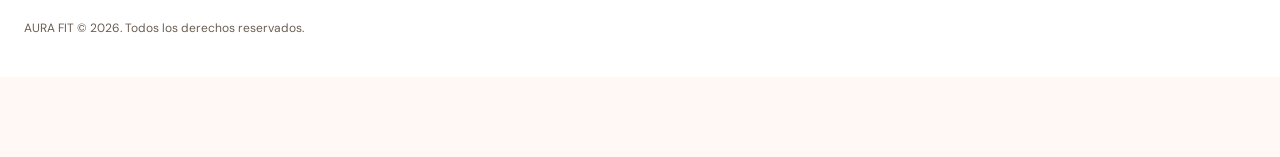
==== commit a5827b32: "fix: hero solo muestra AURAFIT Co-Authored-By: Claude Sonnet 4.6 <noreply@anthropic.com>  Claude-Ses" ====
--- a/index.html
+++ b/index.html
@@ -81,8 +81,7 @@
       </div>
       <div class="hero-overlay"></div>
       <div class="store-hero-inner">
-        <h1 class="hero-title">AURA FIT</h1>
-        <p class="hero-desc">Compra directa vía WhatsApp</p>
+        <h1 class="hero-title">AURAFIT</h1>
       </div>
     </section>
 
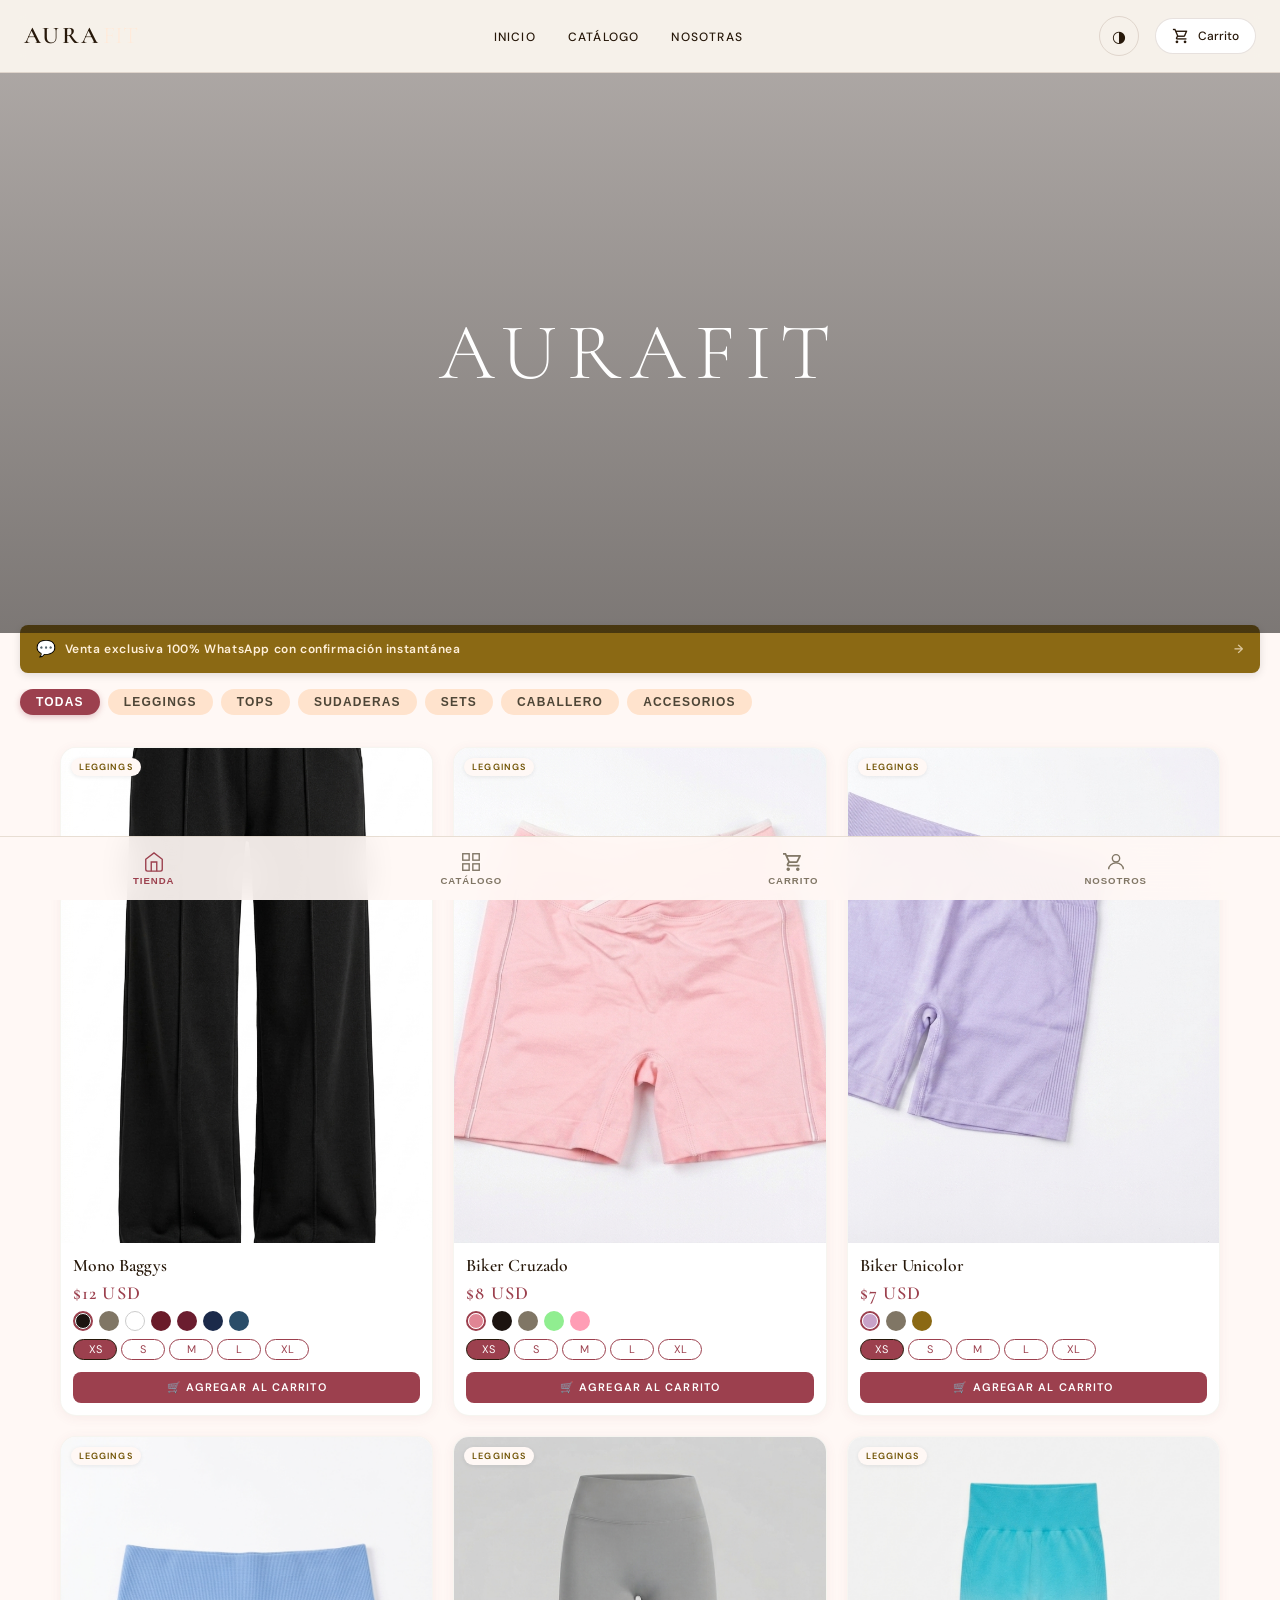
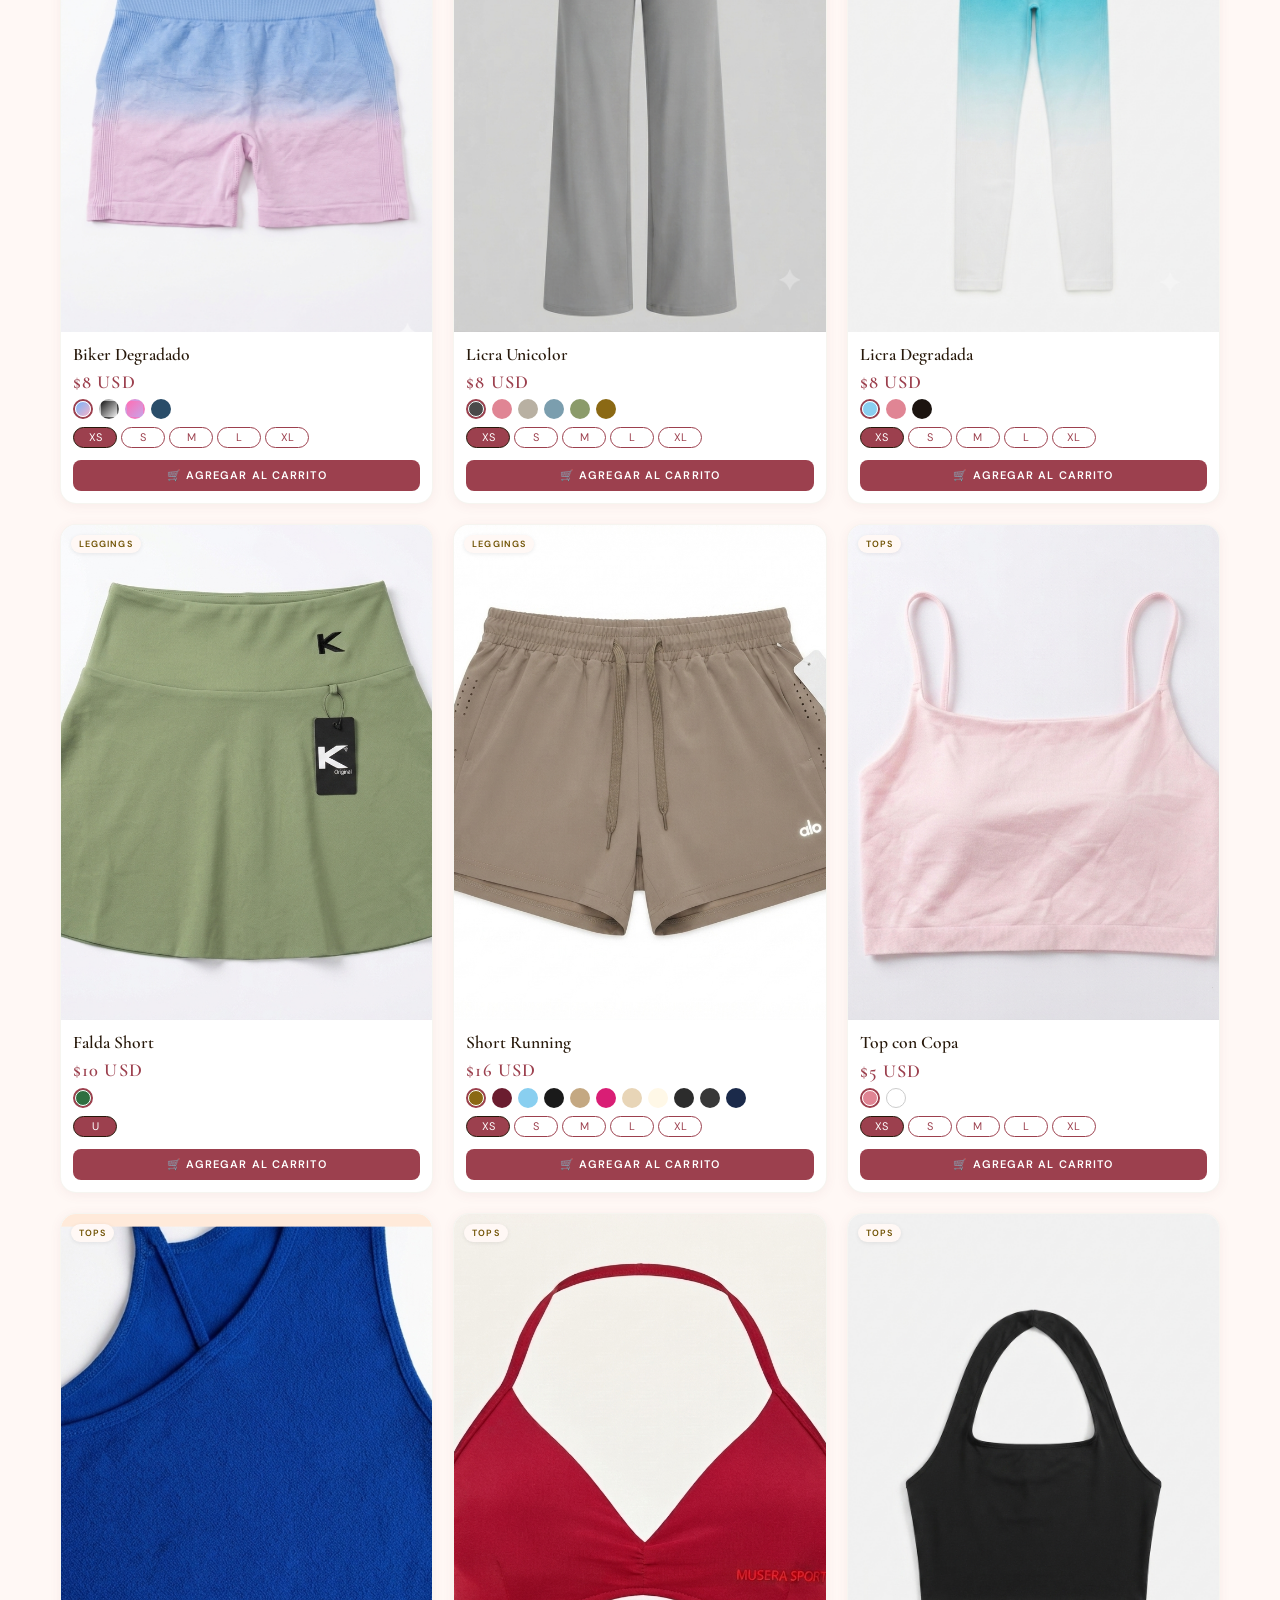
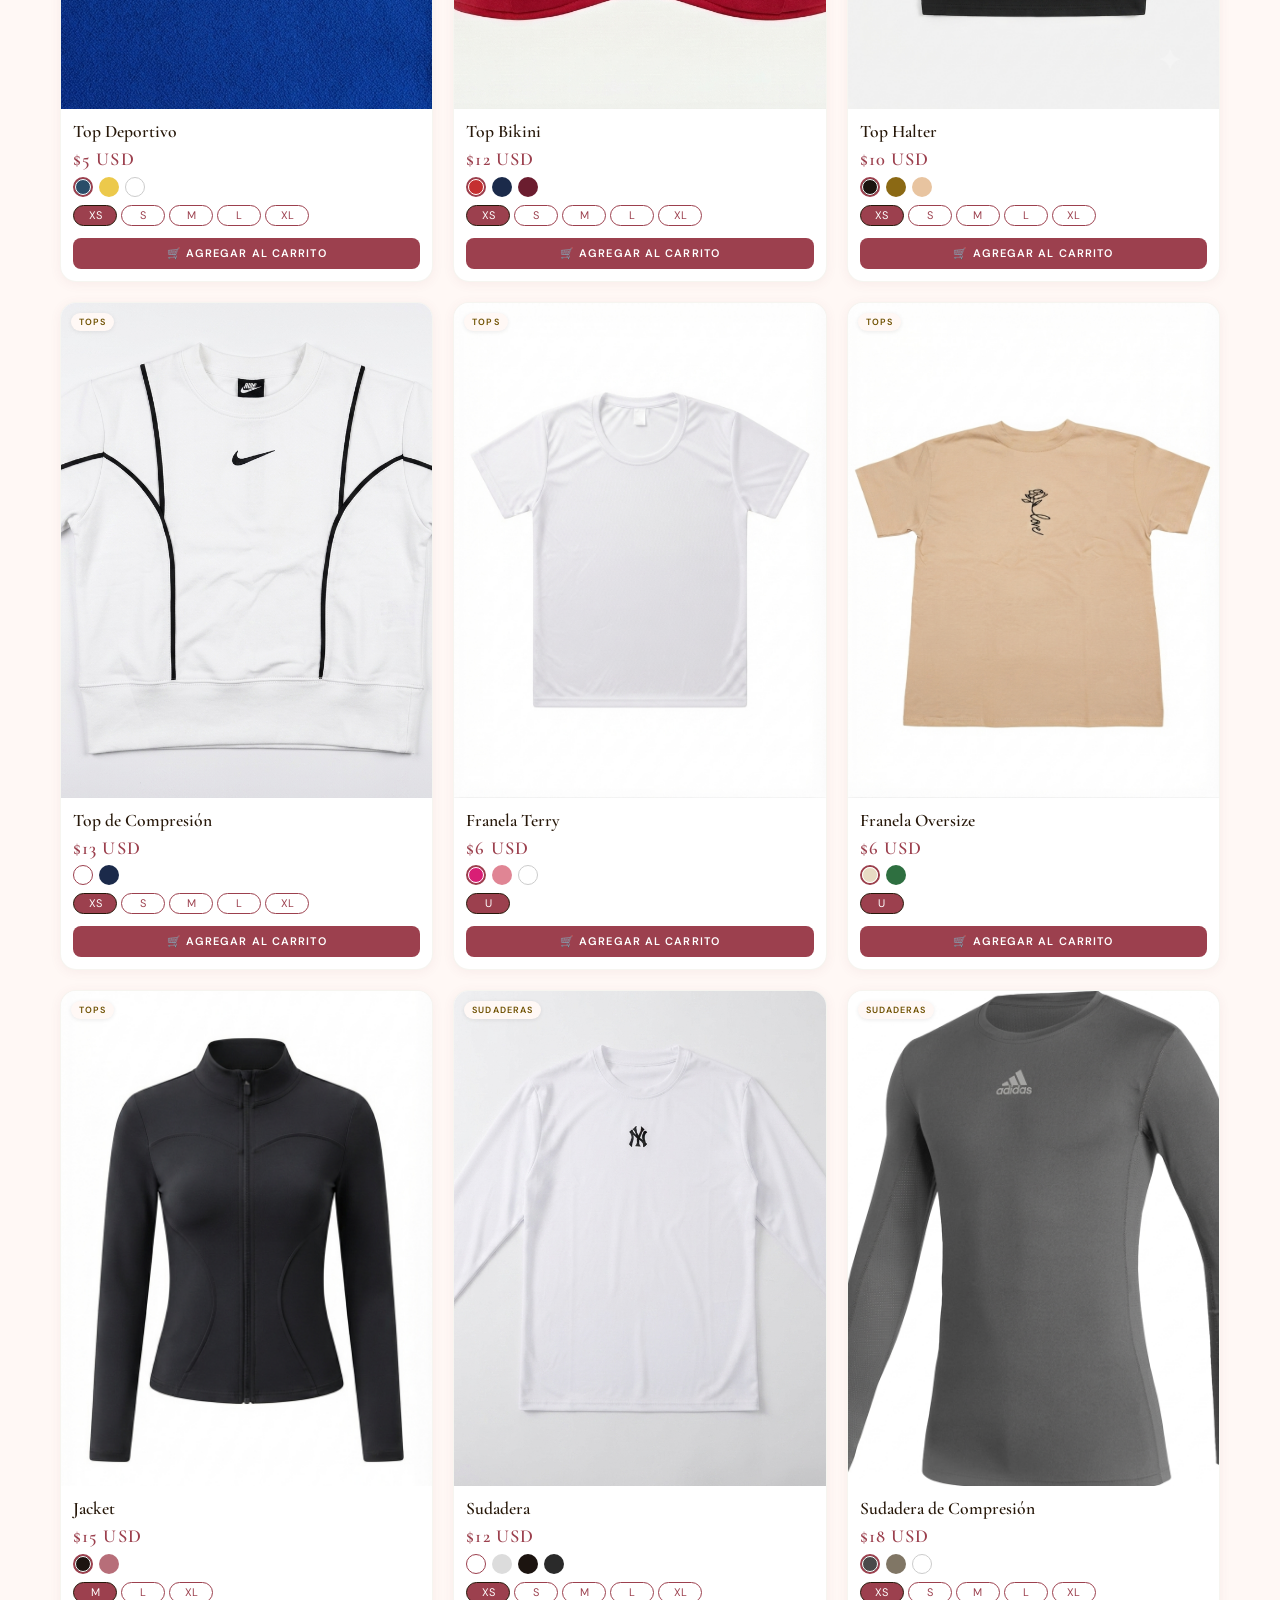
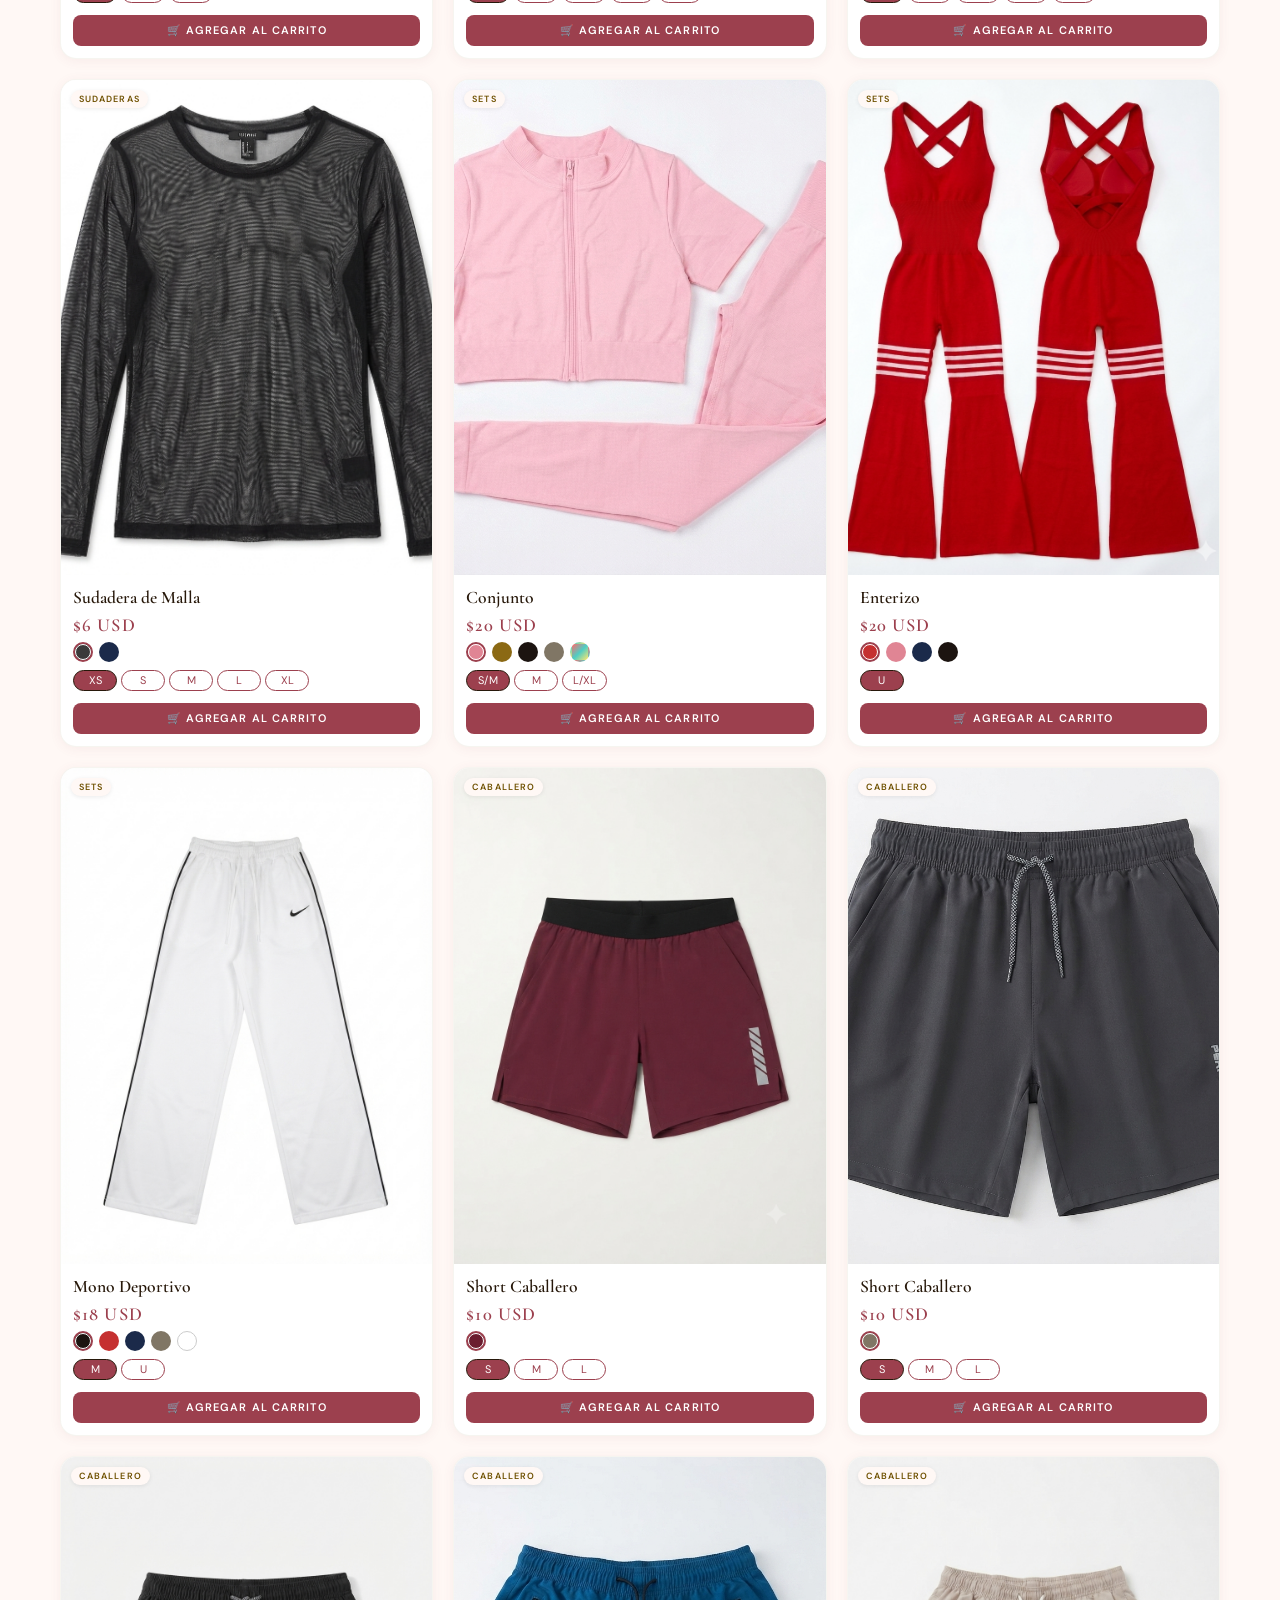
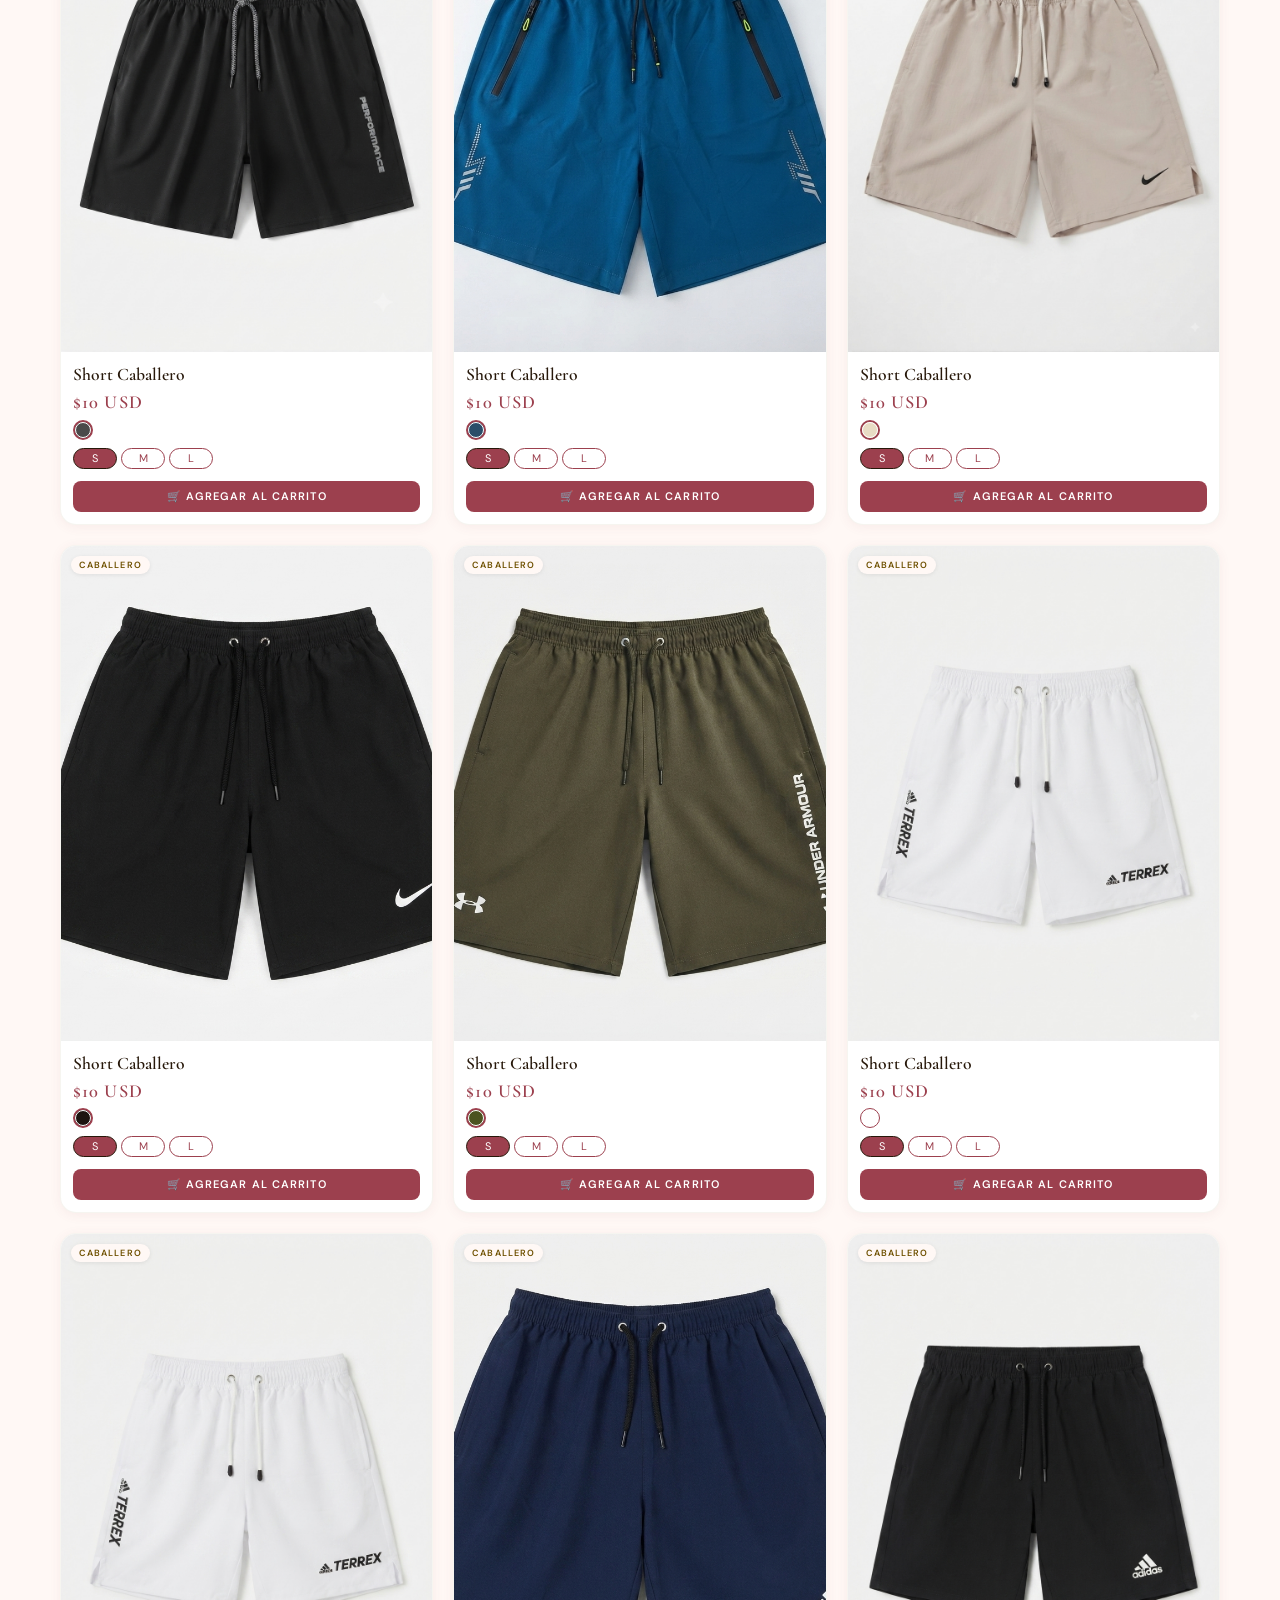
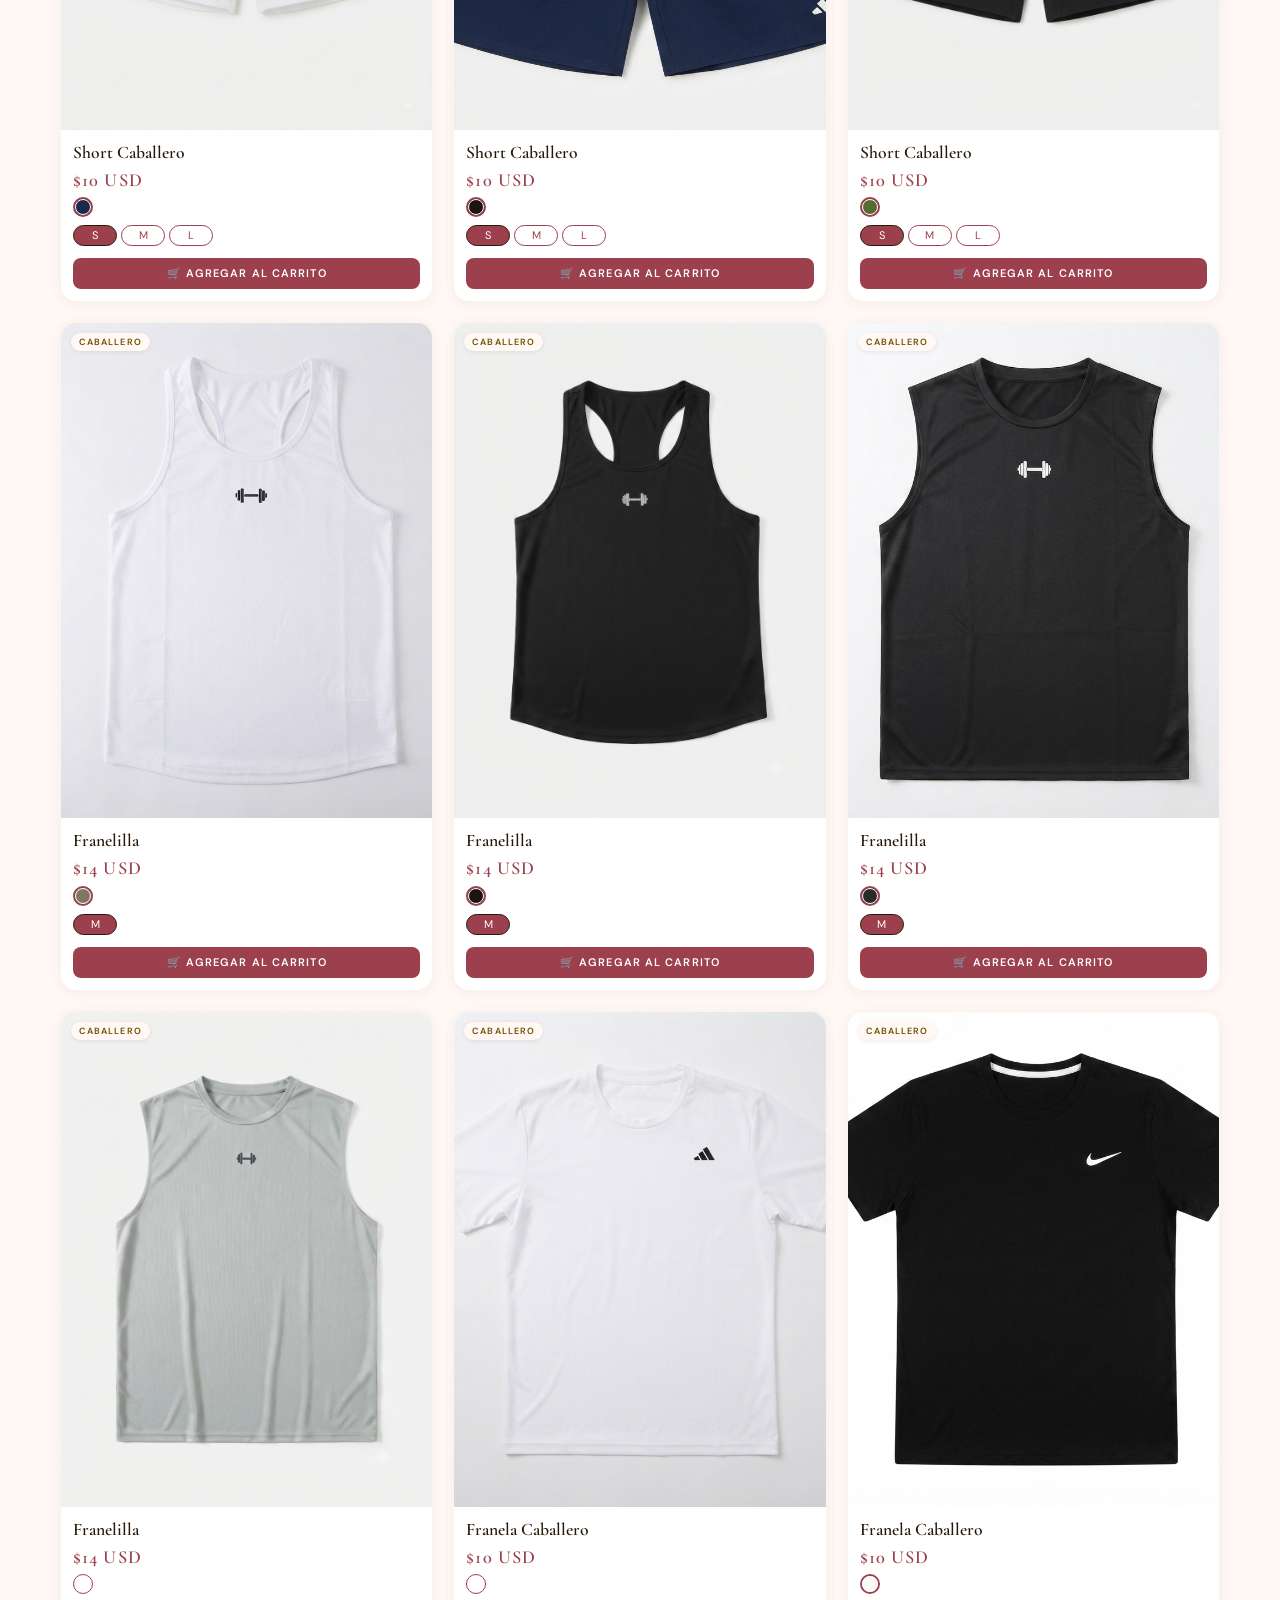
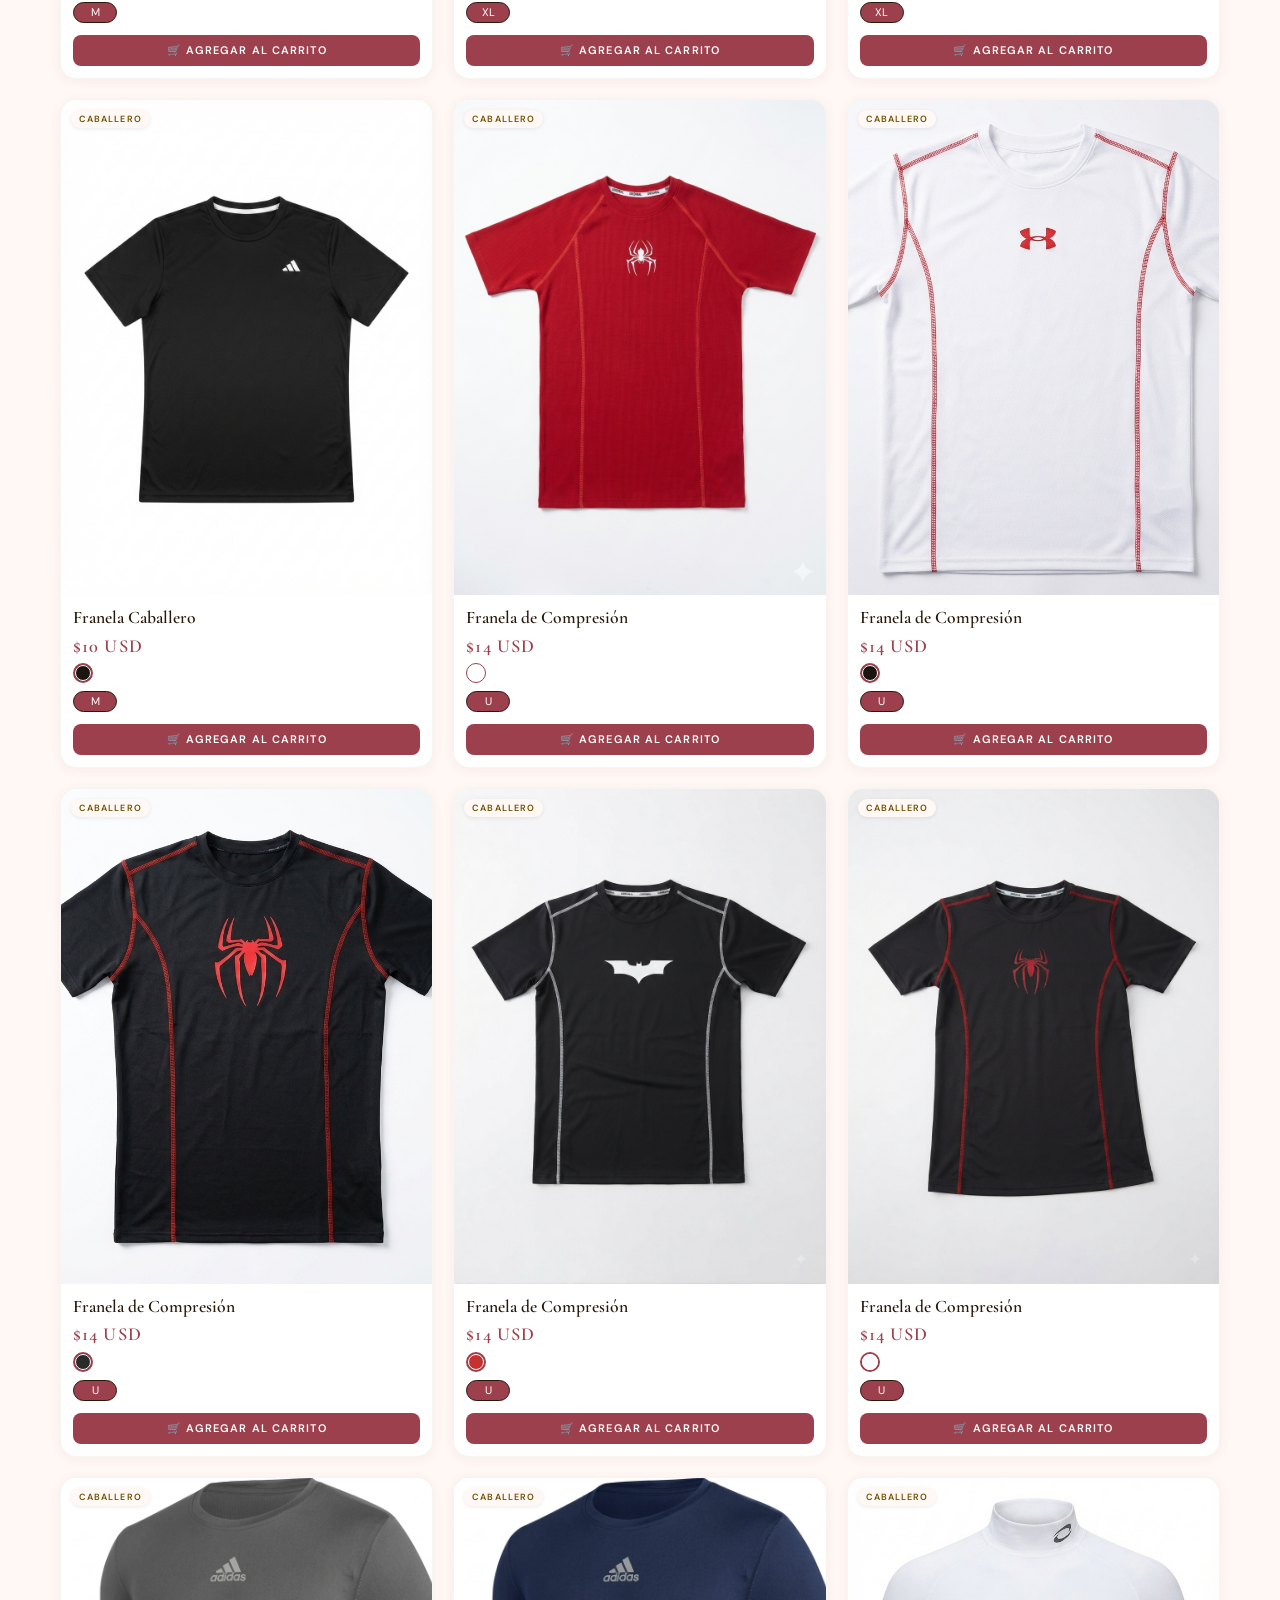
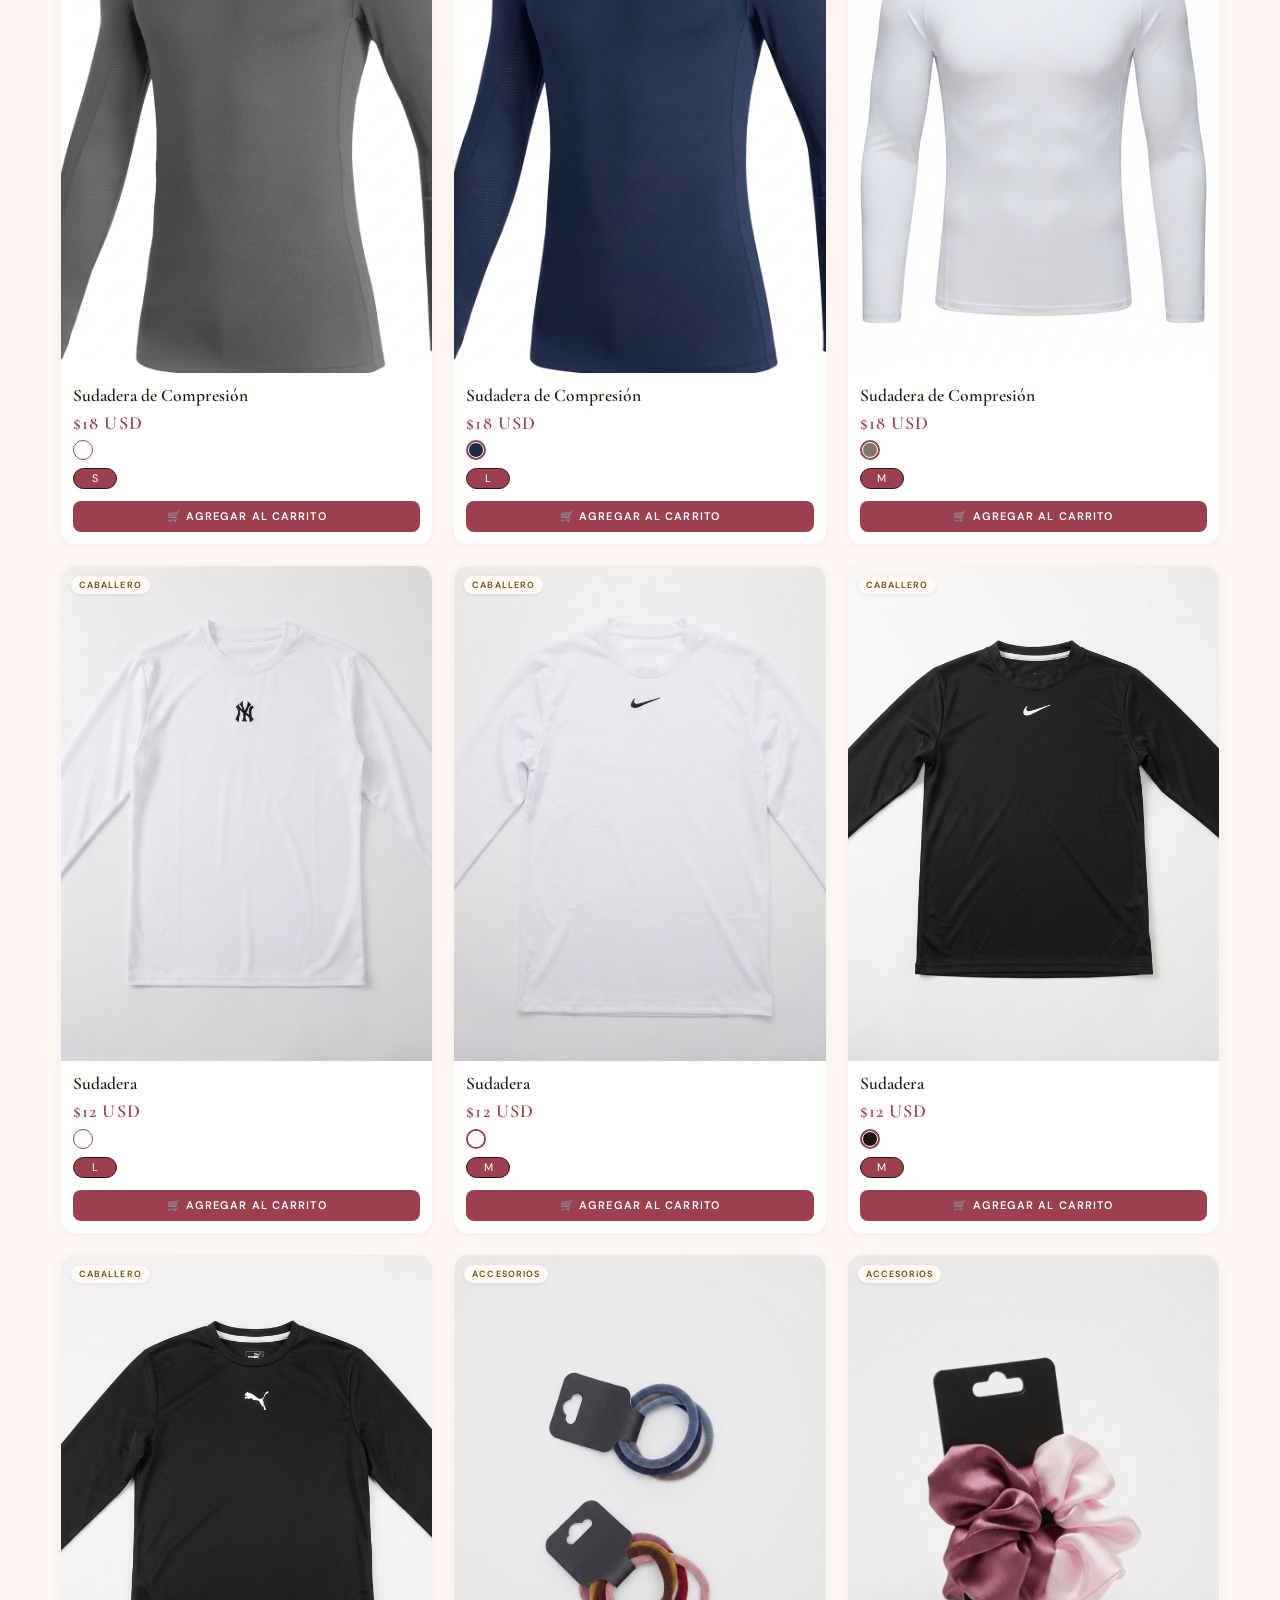
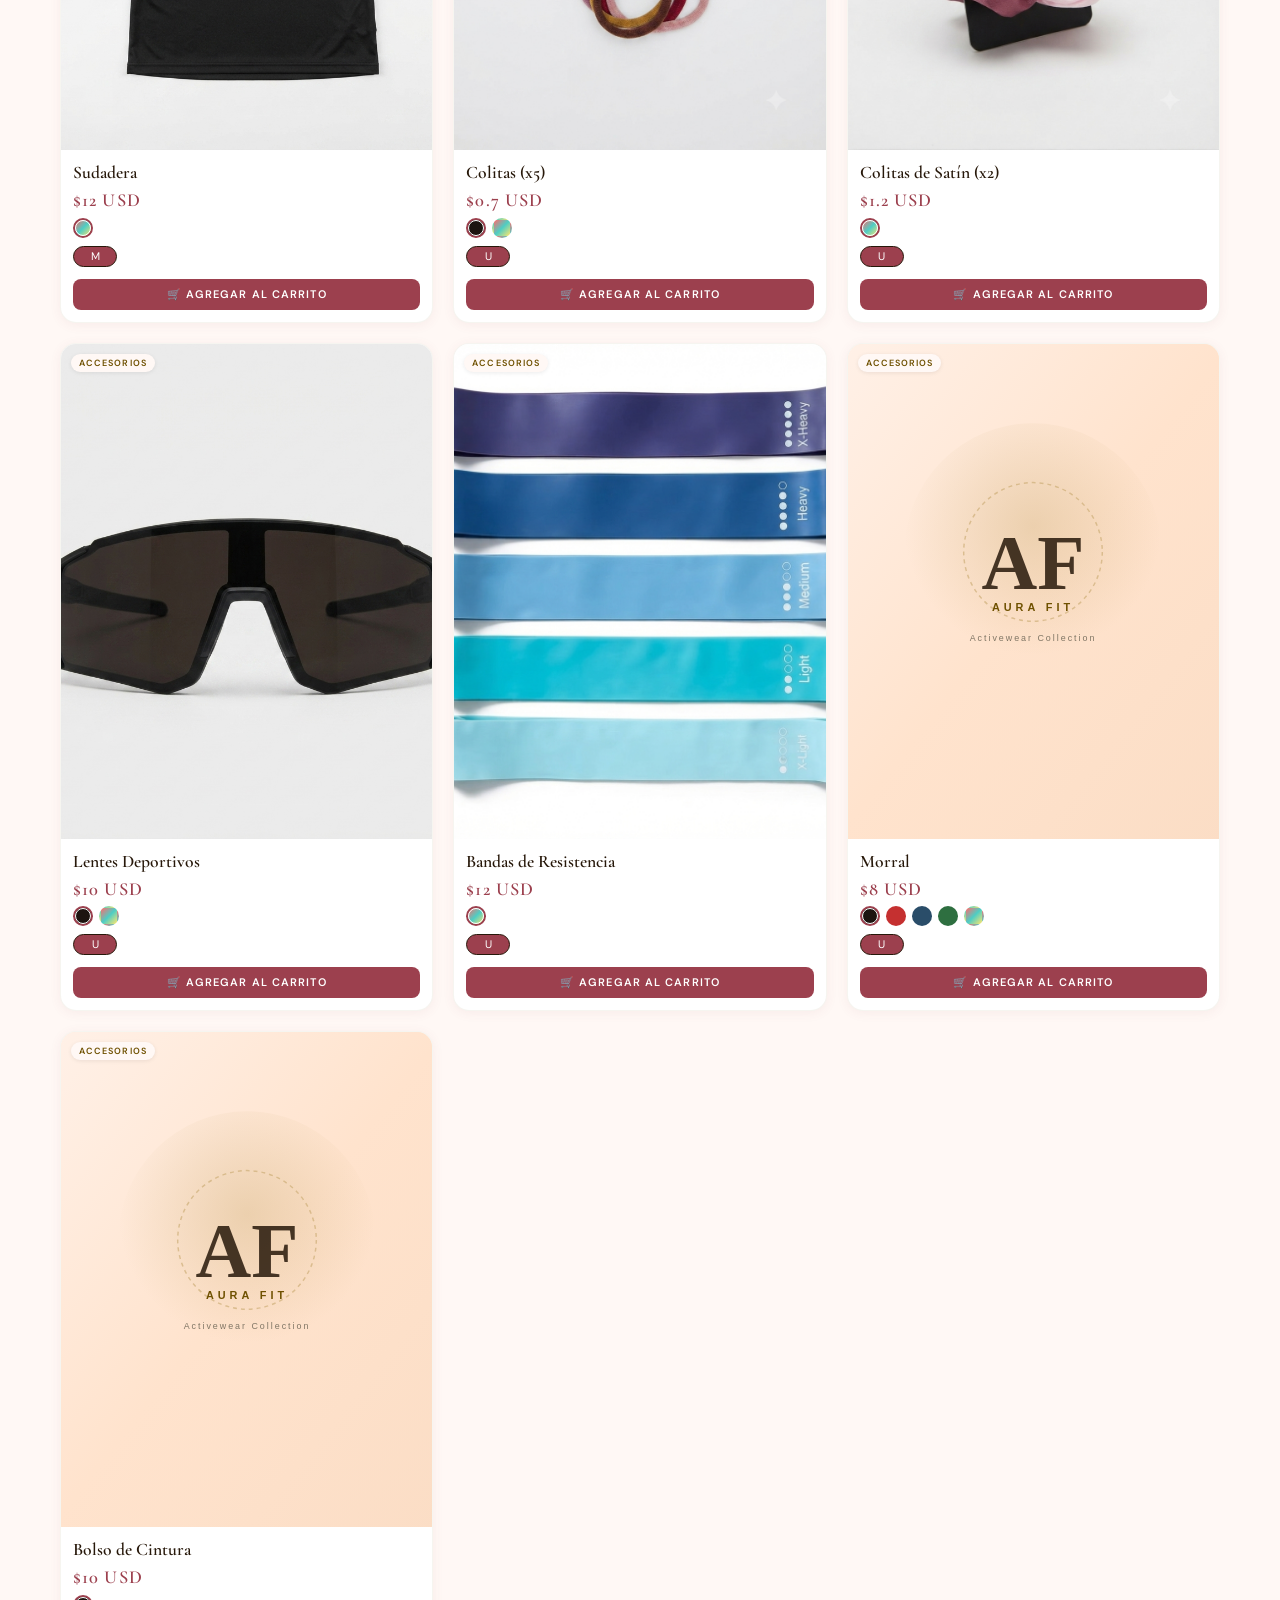
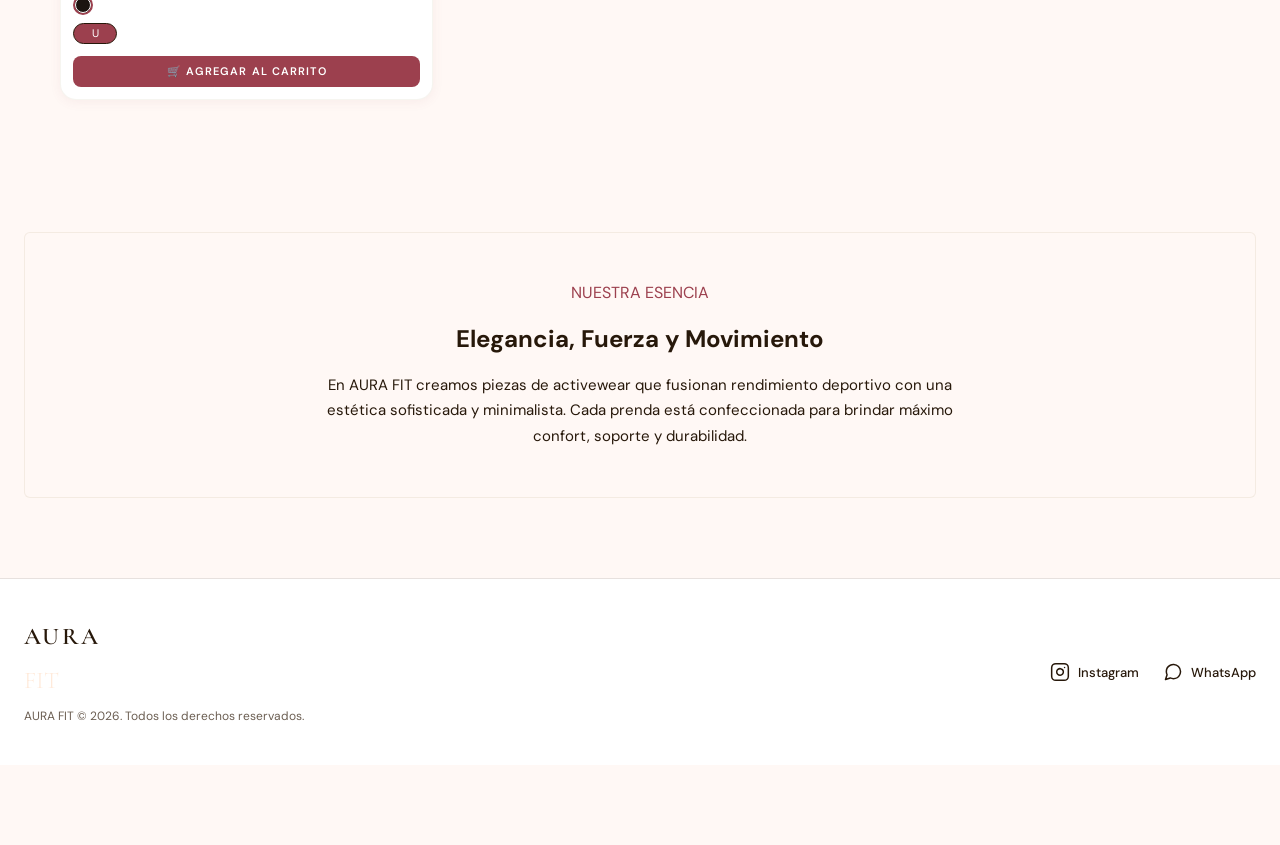
==== commit 7ee44078: "feat: seccion sudaderas con colorImages y filtro nuevo Co-Authored-By: Claude Sonnet 4.6 <noreply@an" ====
--- a/index.html
+++ b/index.html
@@ -31,9 +31,7 @@
 
 <div id="aura-splash">
   <div class="splash-inner">
-    <p class="splash-sub-top">Estudio</p>
     <h1 class="splash-title">AURA FIT</h1>
-    <p class="splash-sub">Activewear Studio</p>
     <span class="splash-ornament">✦</span>
   </div>
 </div>
@@ -98,6 +96,7 @@
         <button class="pill pill-active" onclick="filterCategory('Todas')">Todas</button>
         <button class="pill" onclick="filterCategory('Leggings')">Leggings</button>
         <button class="pill" onclick="filterCategory('Tops')">Tops</button>
+        <button class="pill" onclick="filterCategory('Sudaderas')">Sudaderas</button>
         <button class="pill" onclick="filterCategory('Sets')">Sets</button>
         <button class="pill" onclick="filterCategory('Caballero')">Caballero</button>
         <button class="pill" onclick="filterCategory('Accesorios')">Accesorios</button>
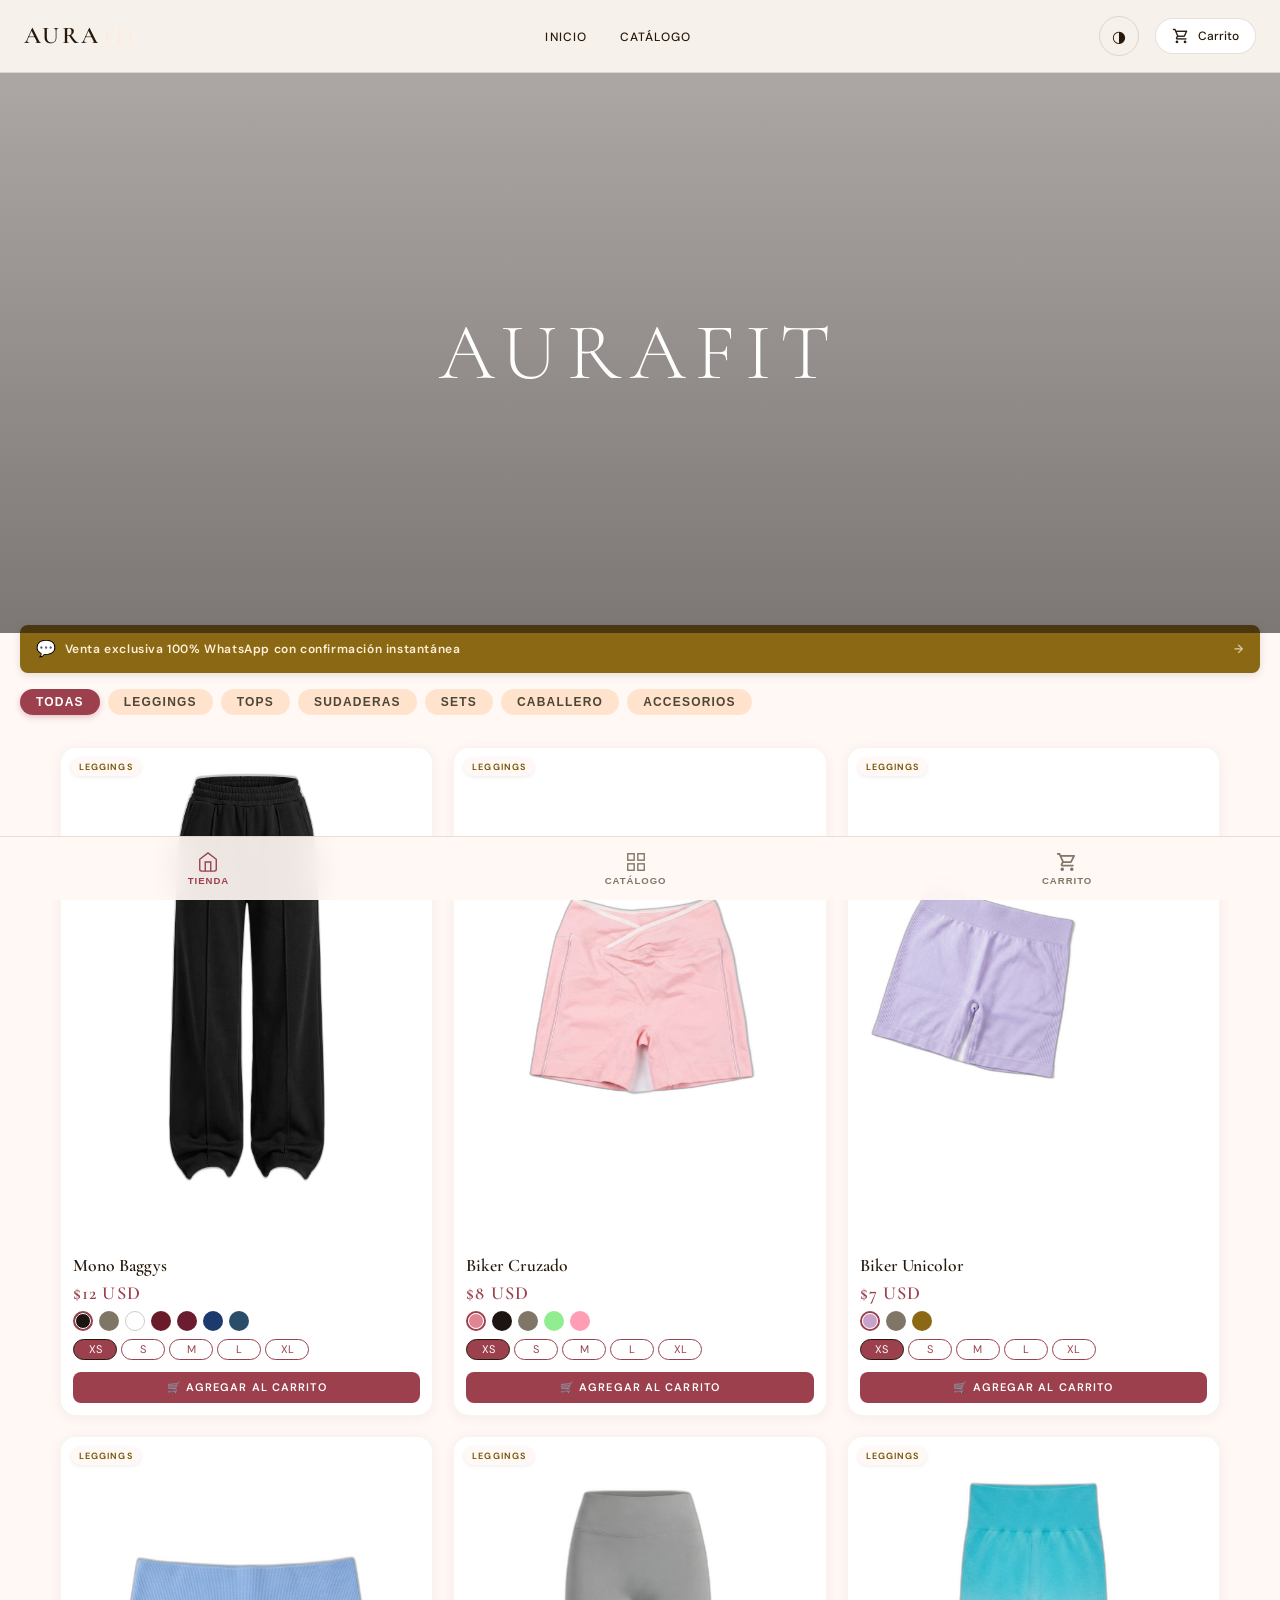
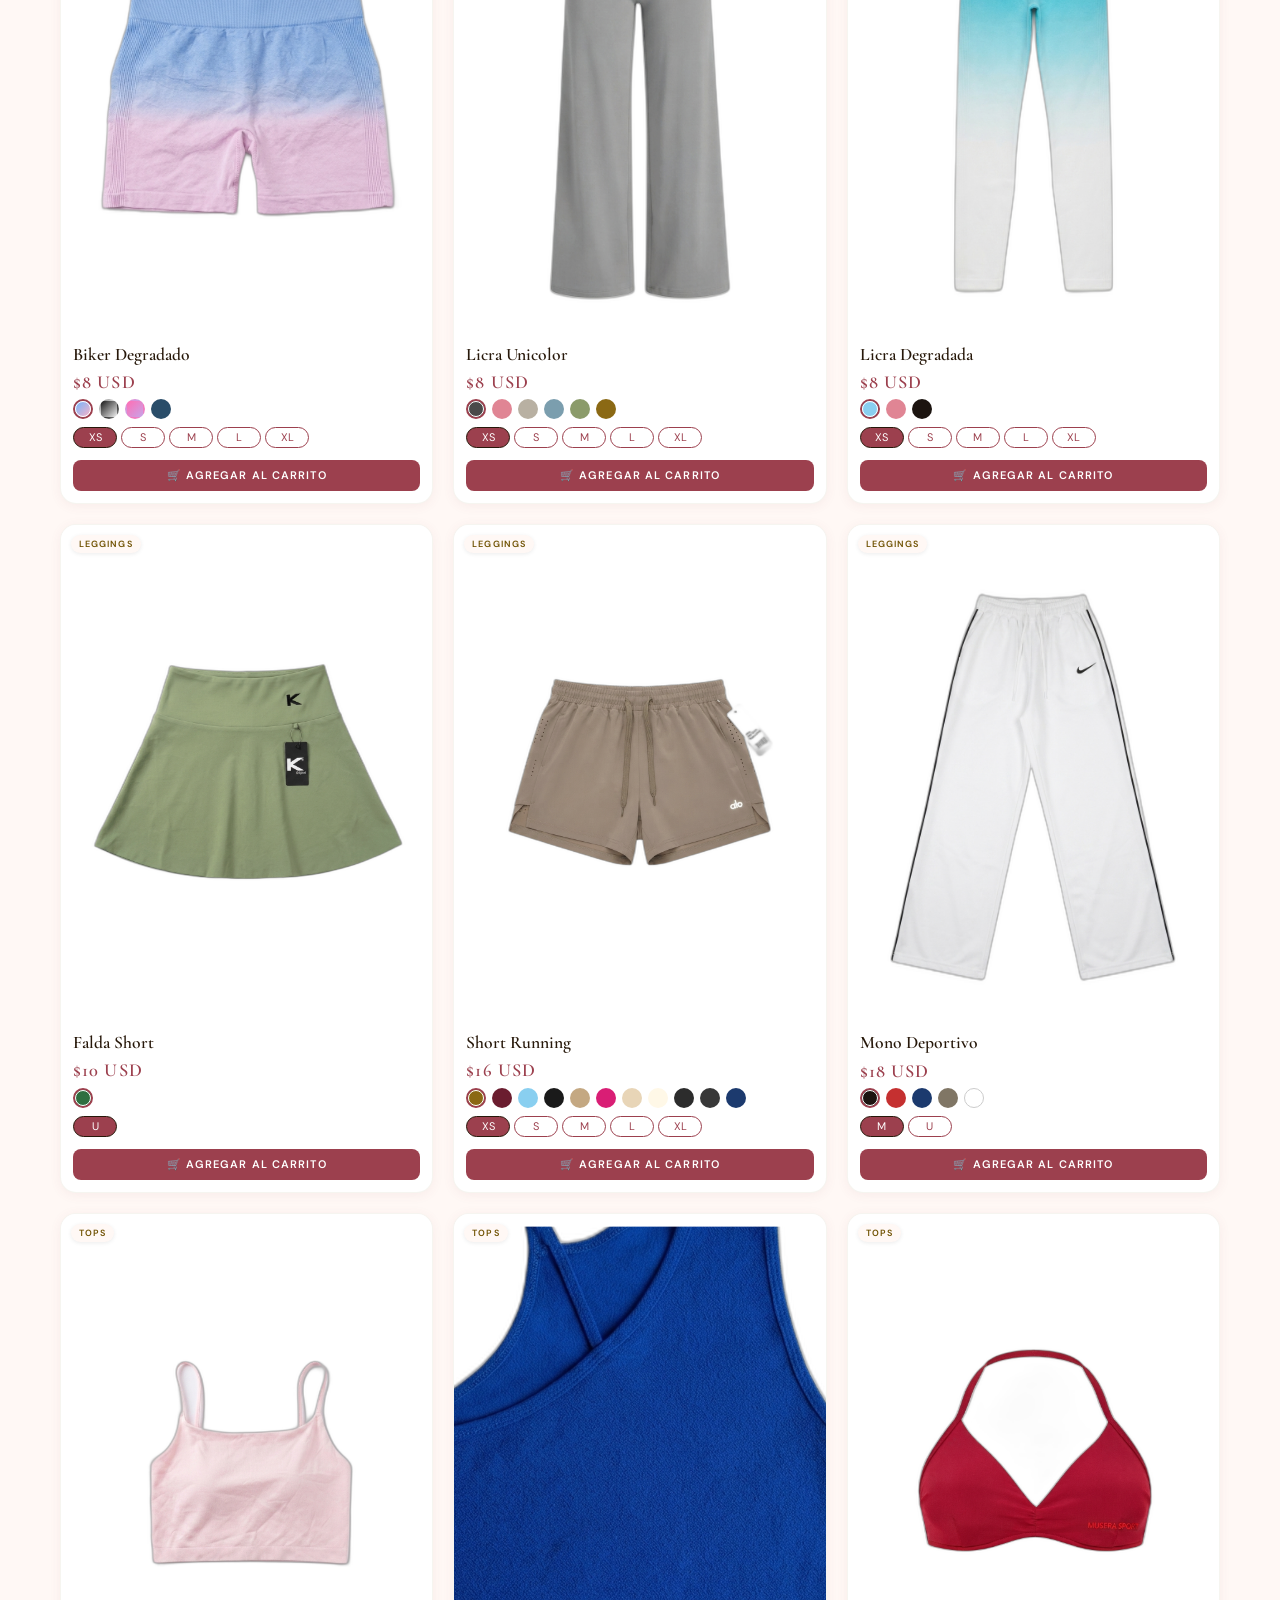
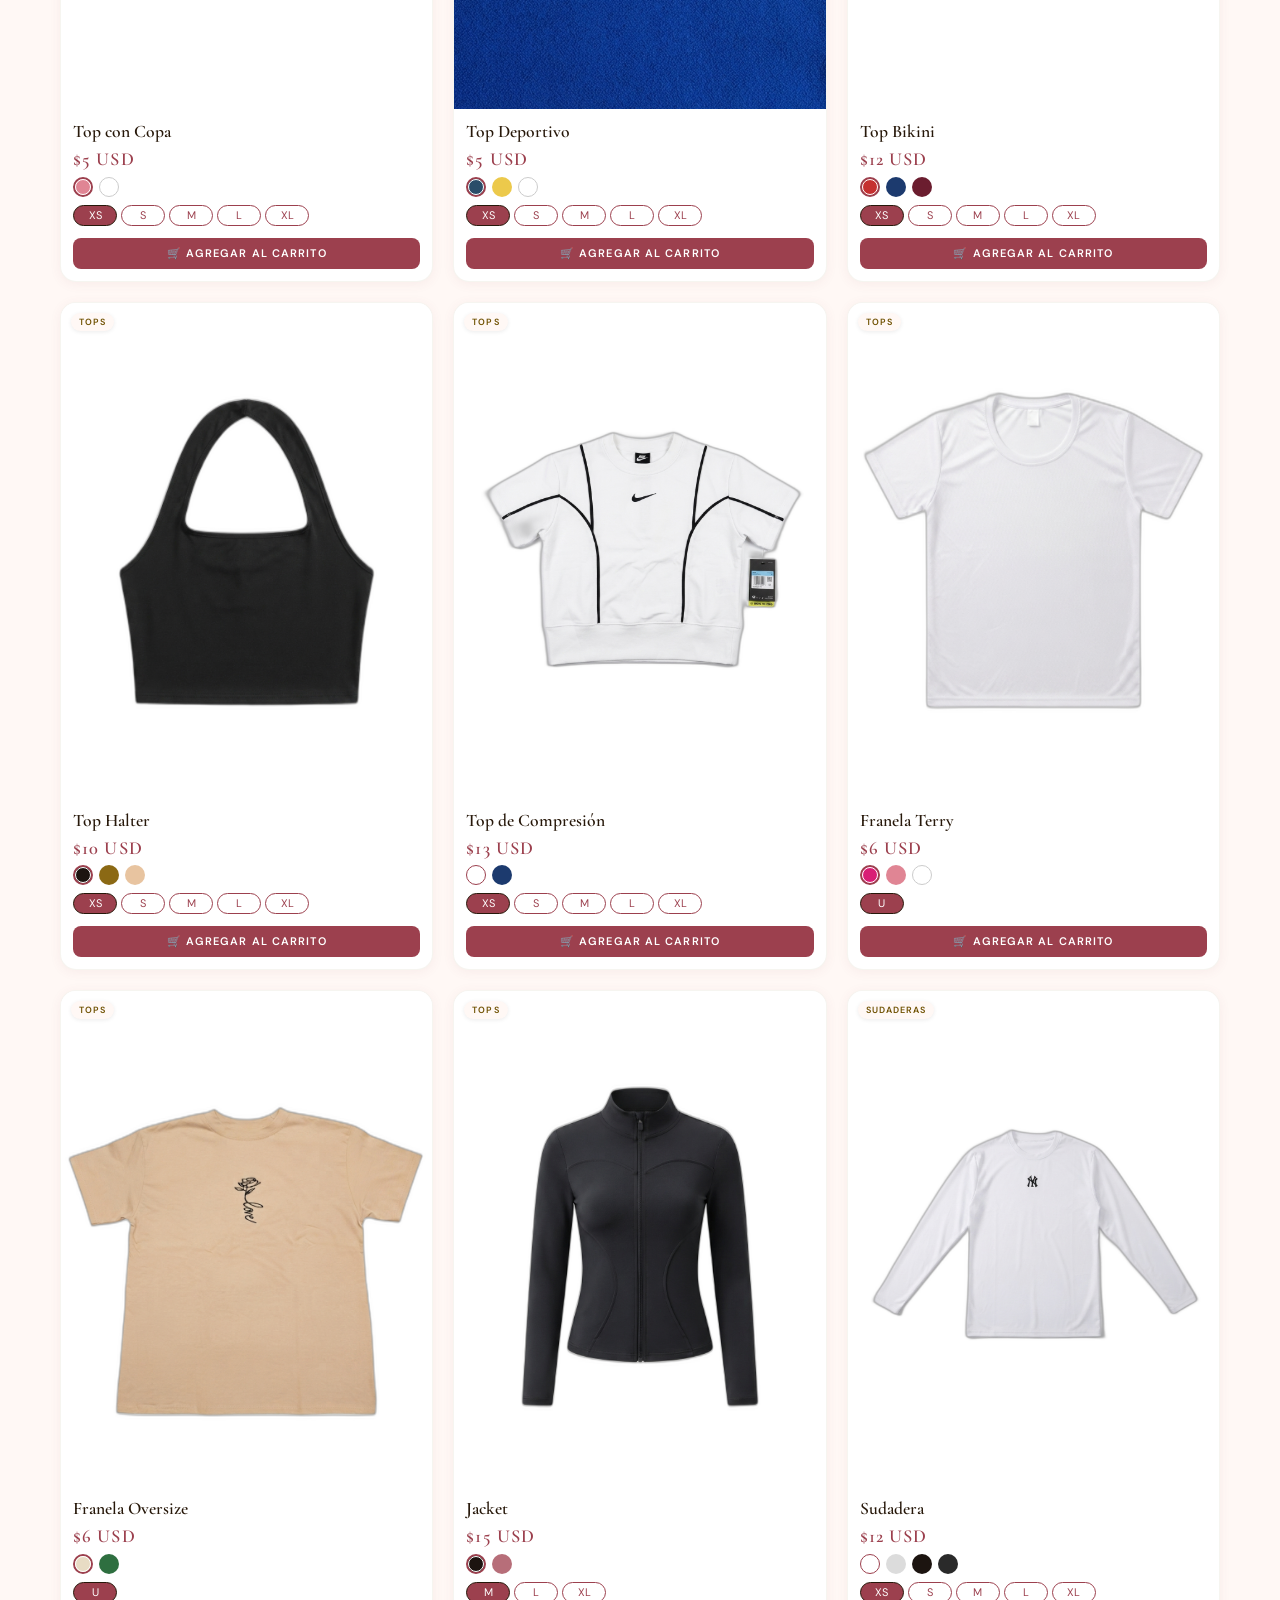
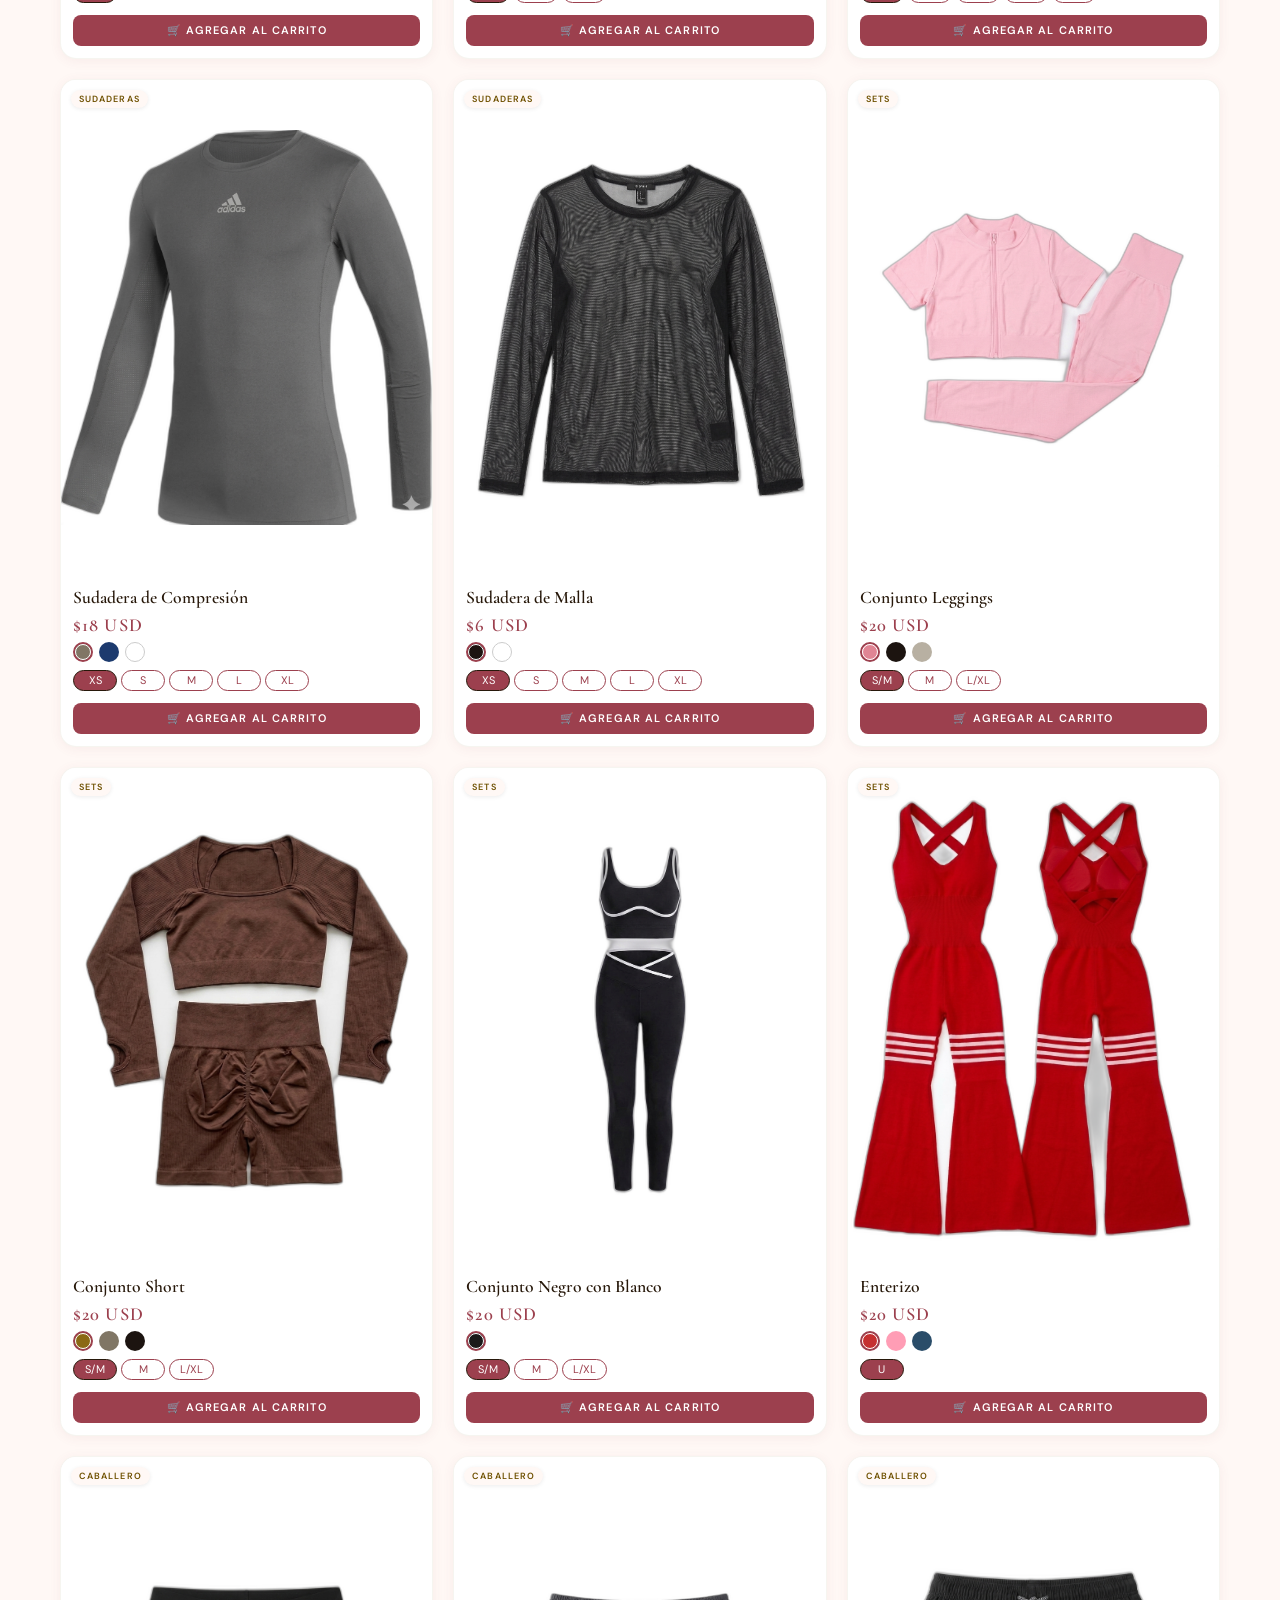
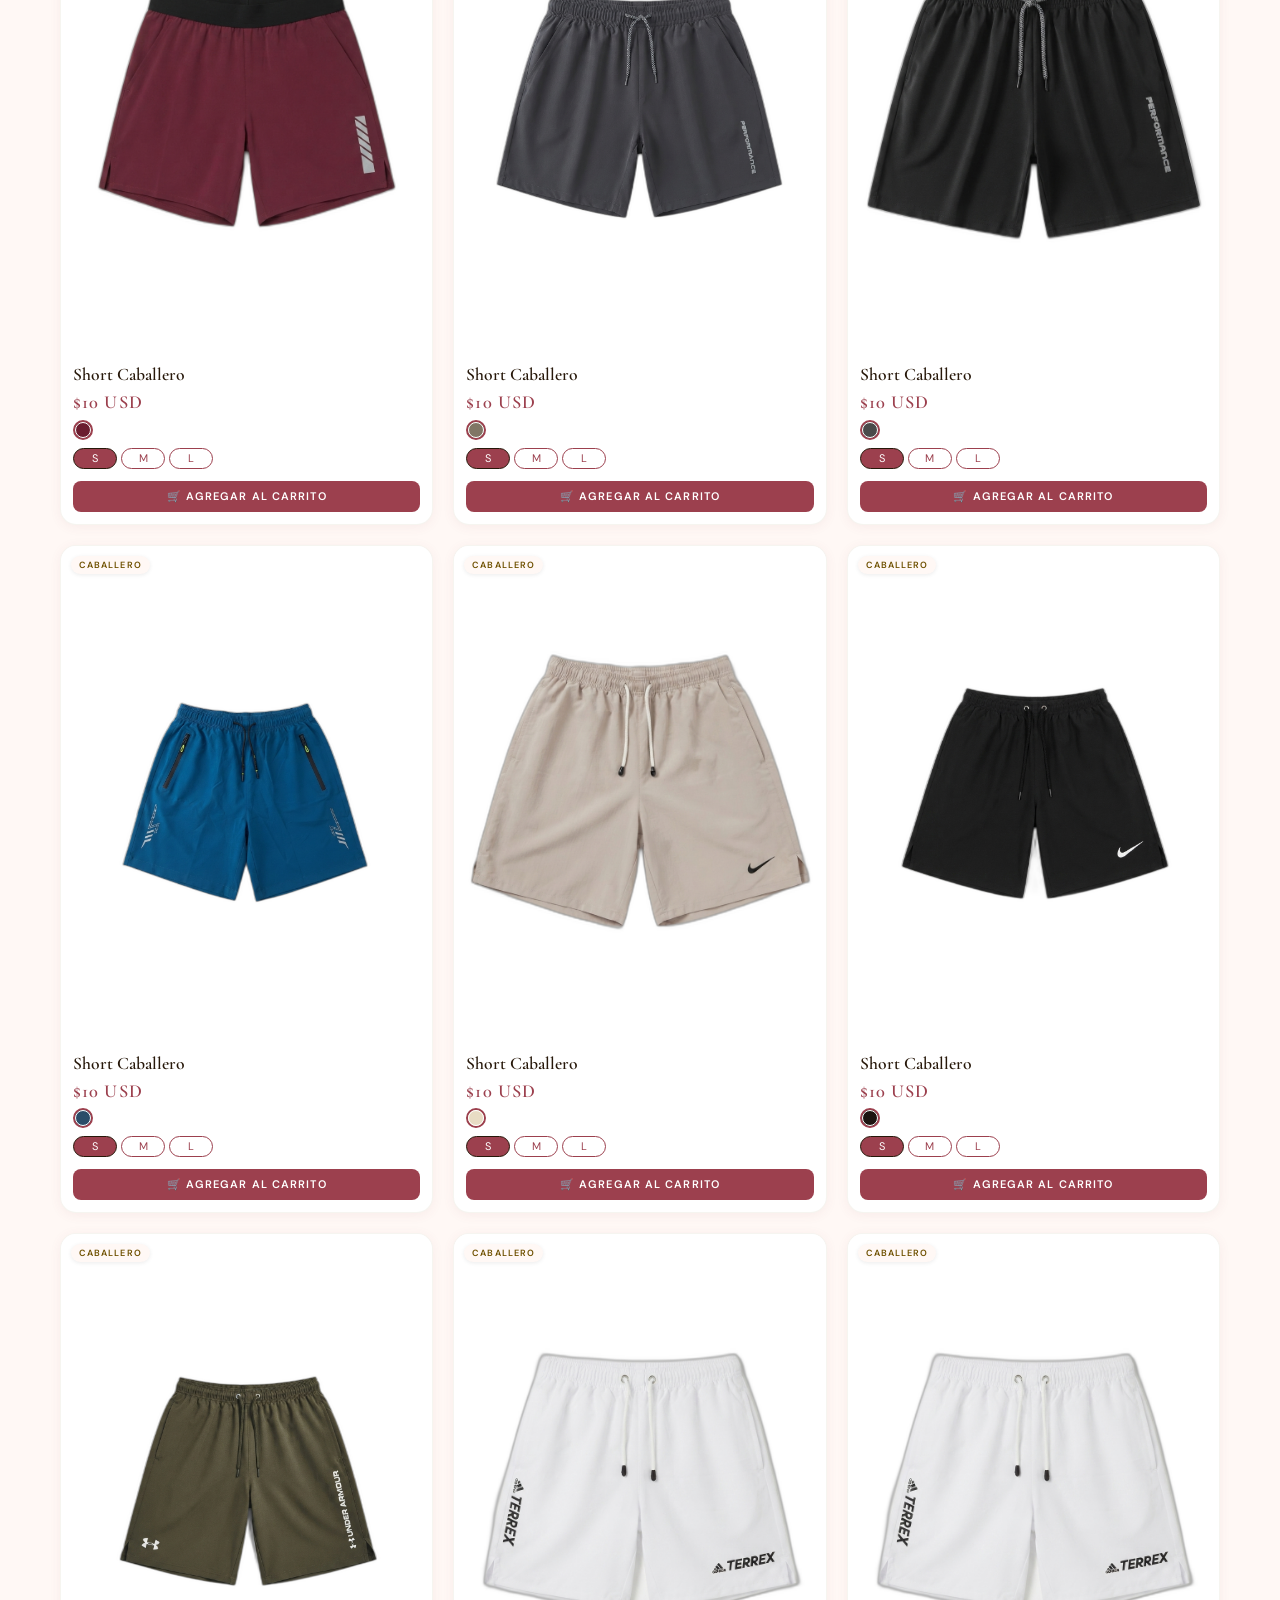
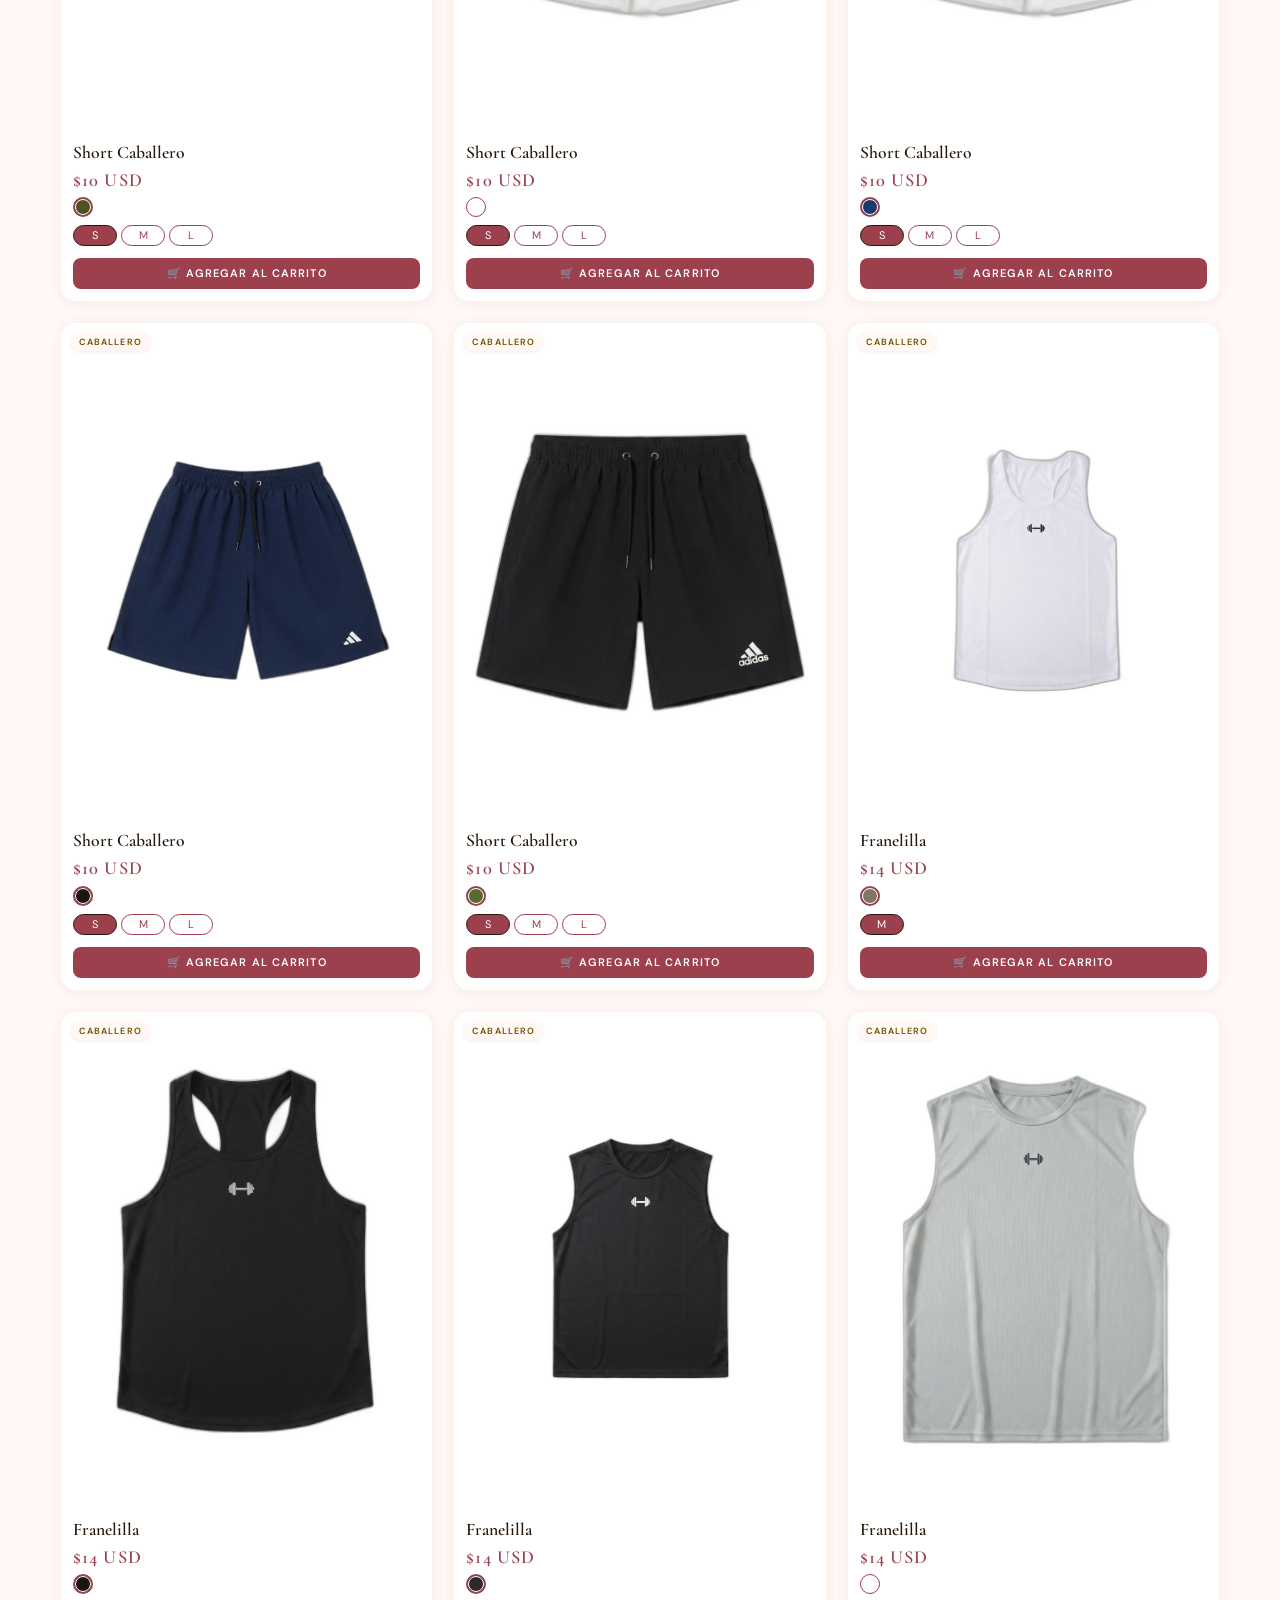
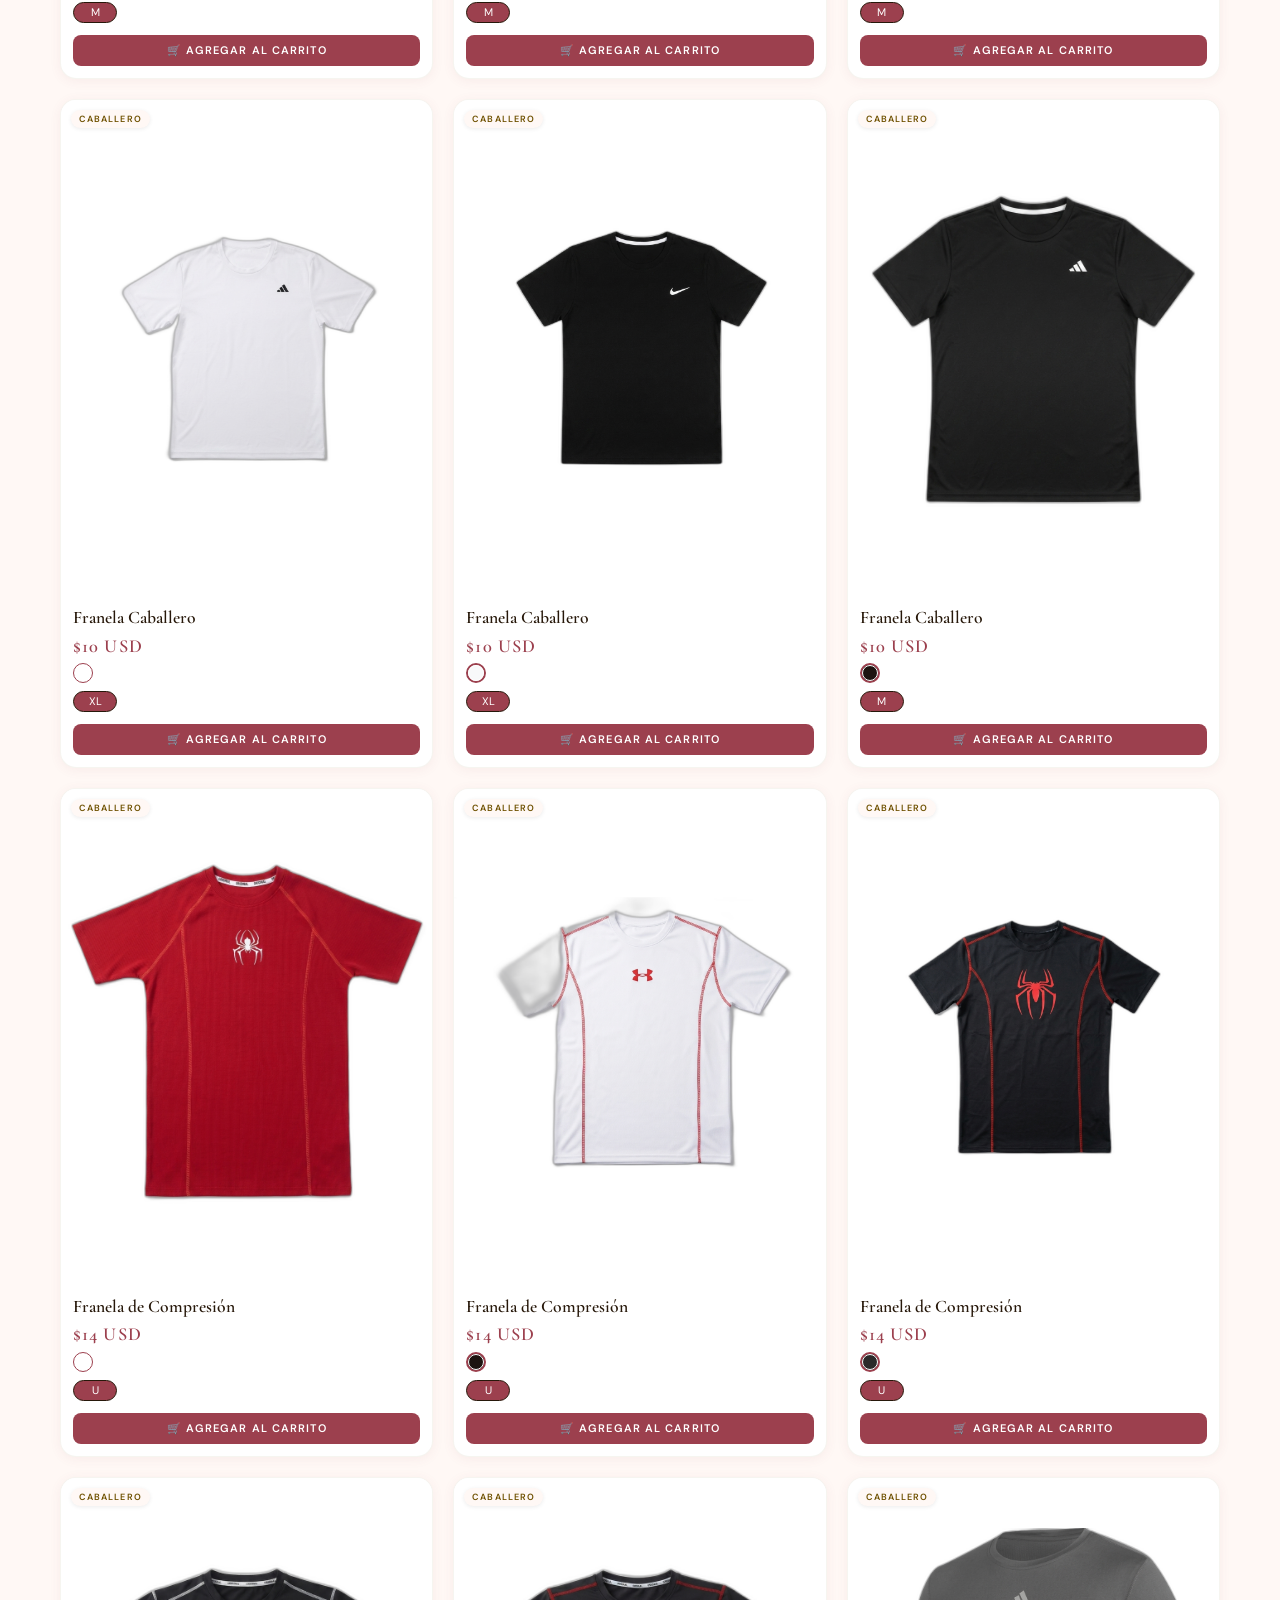
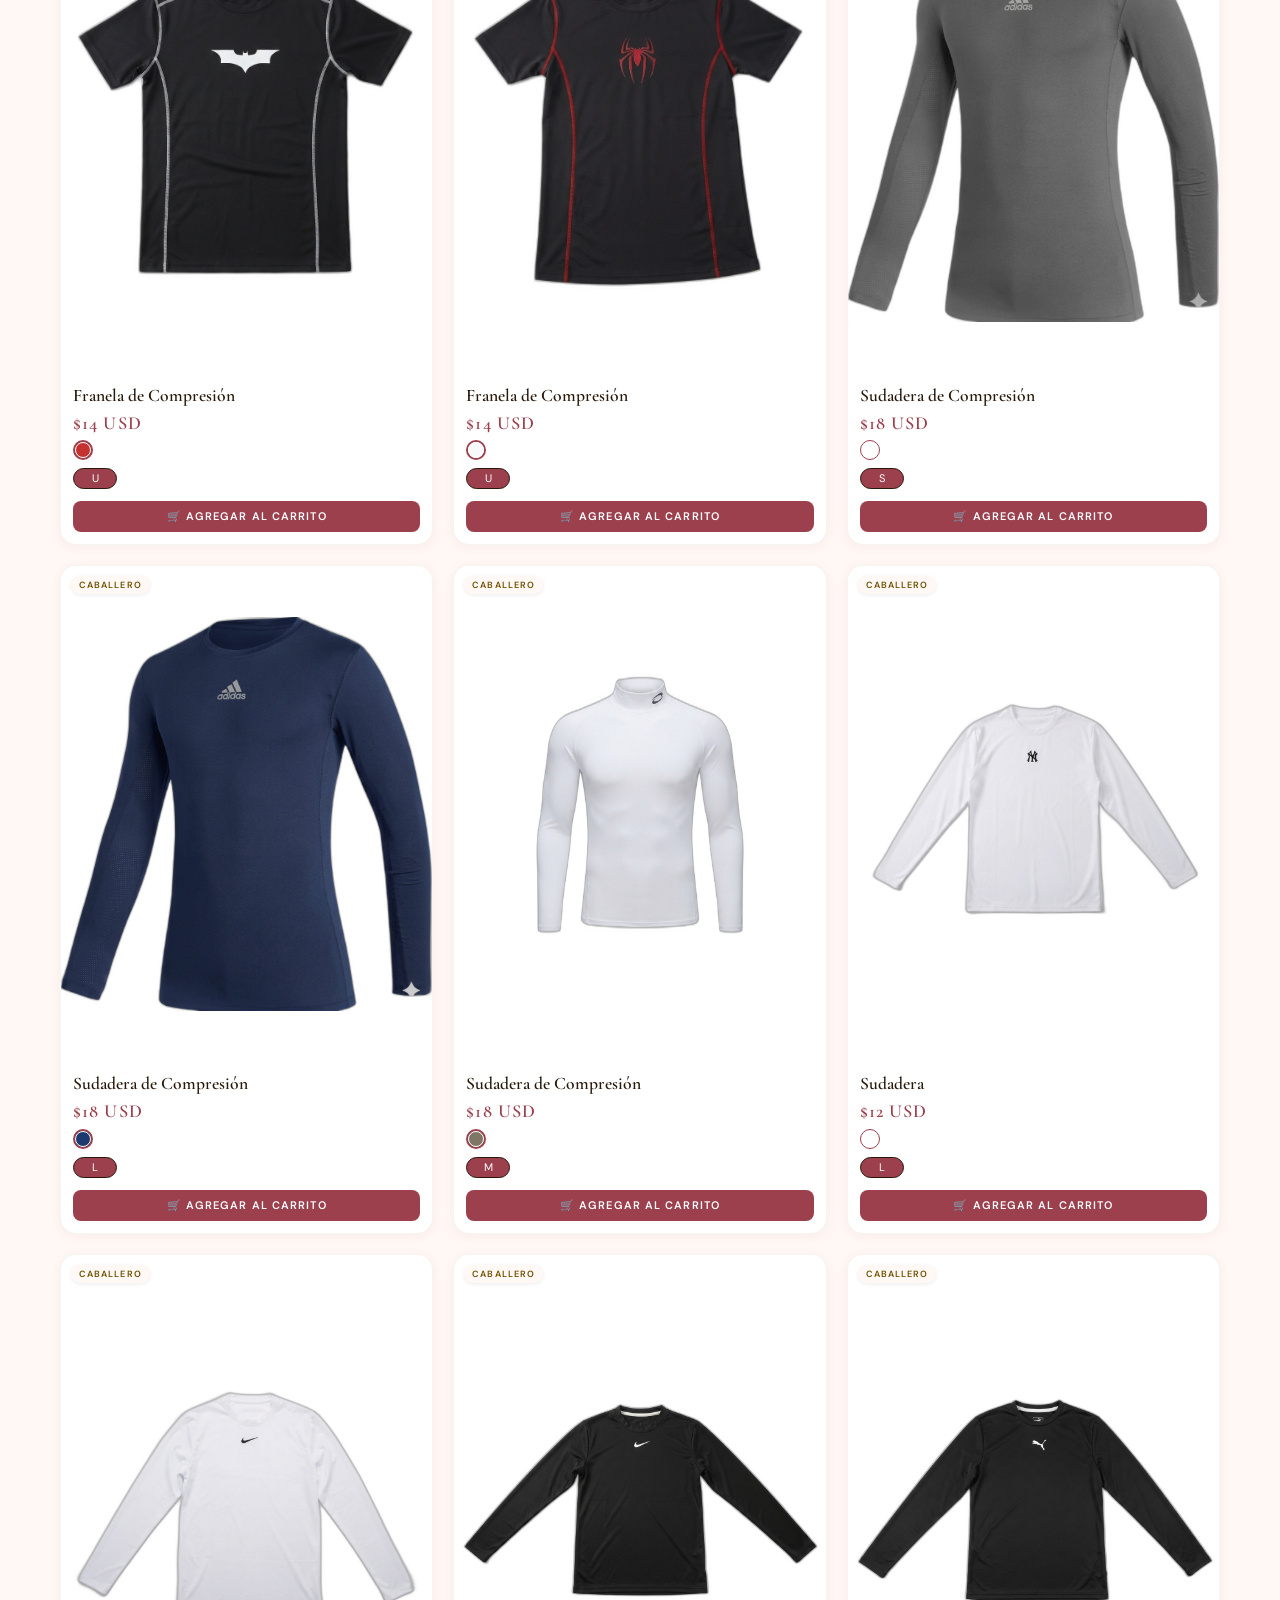
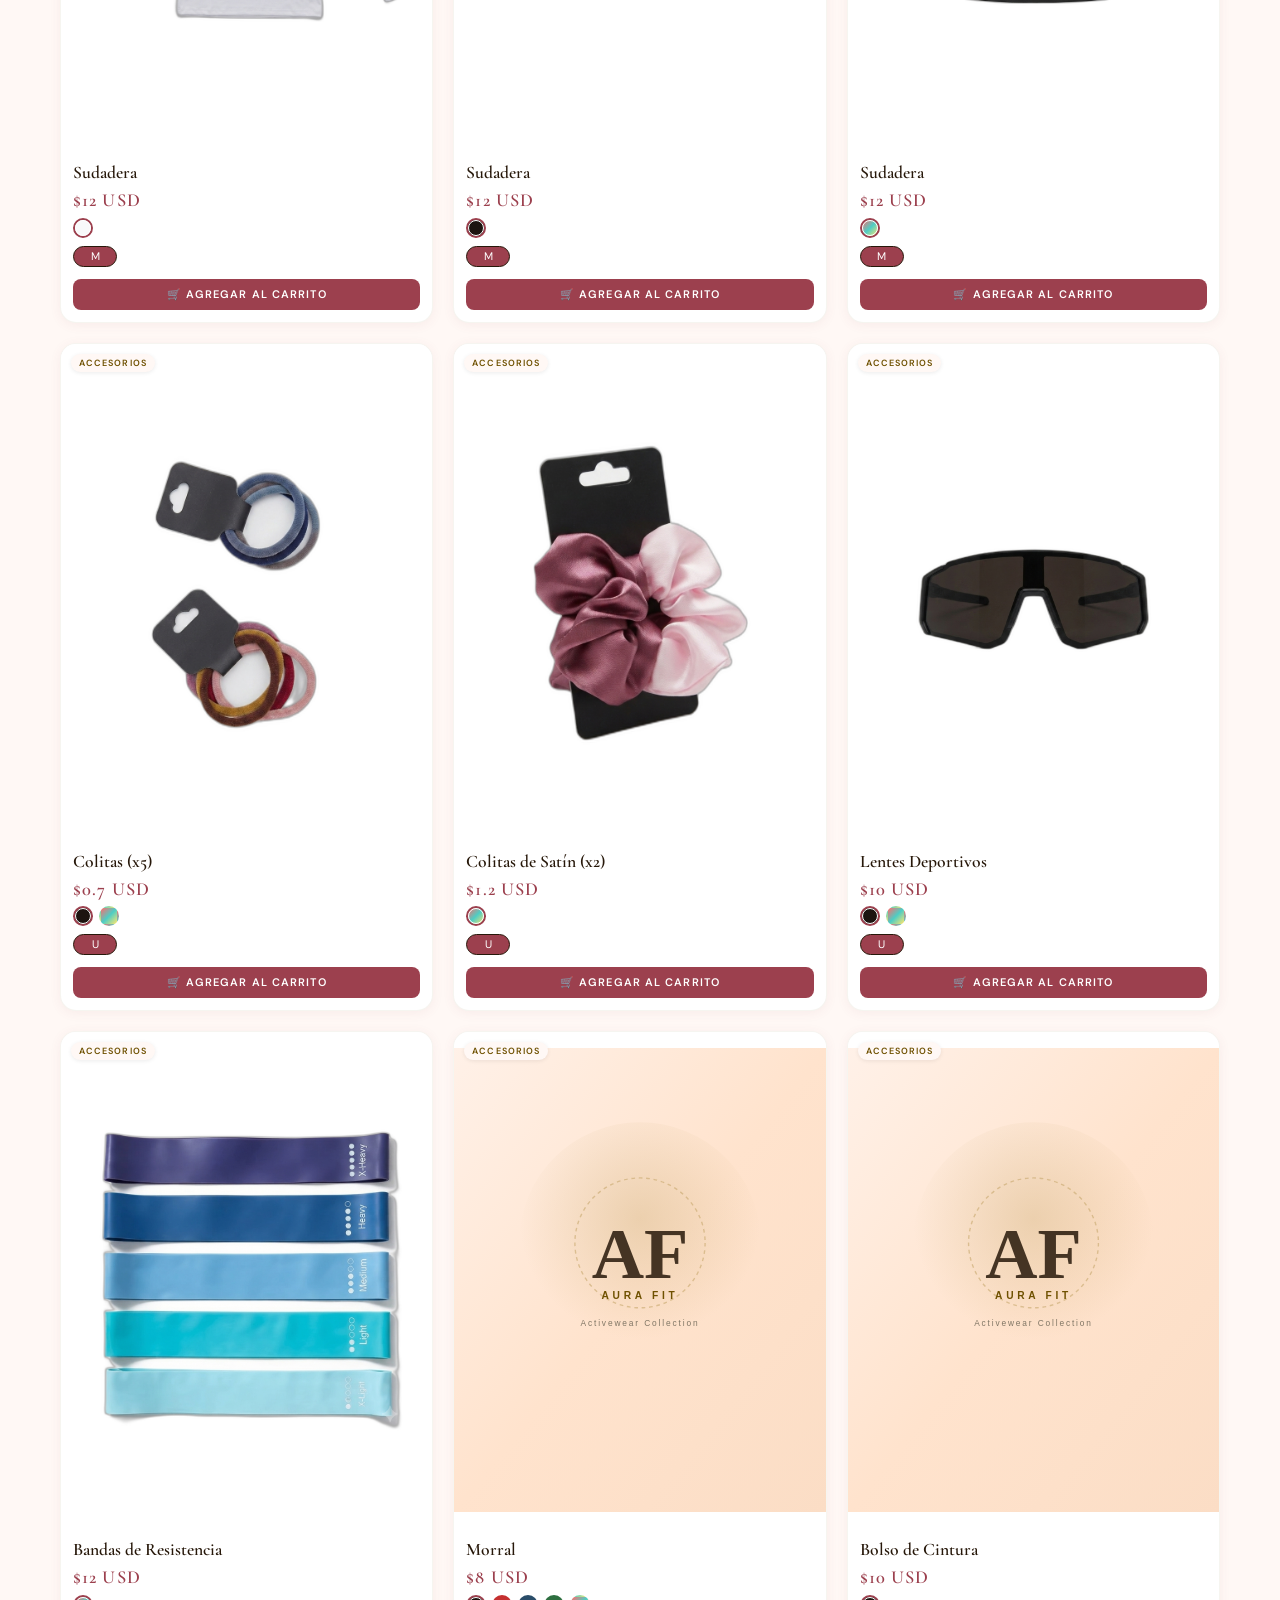
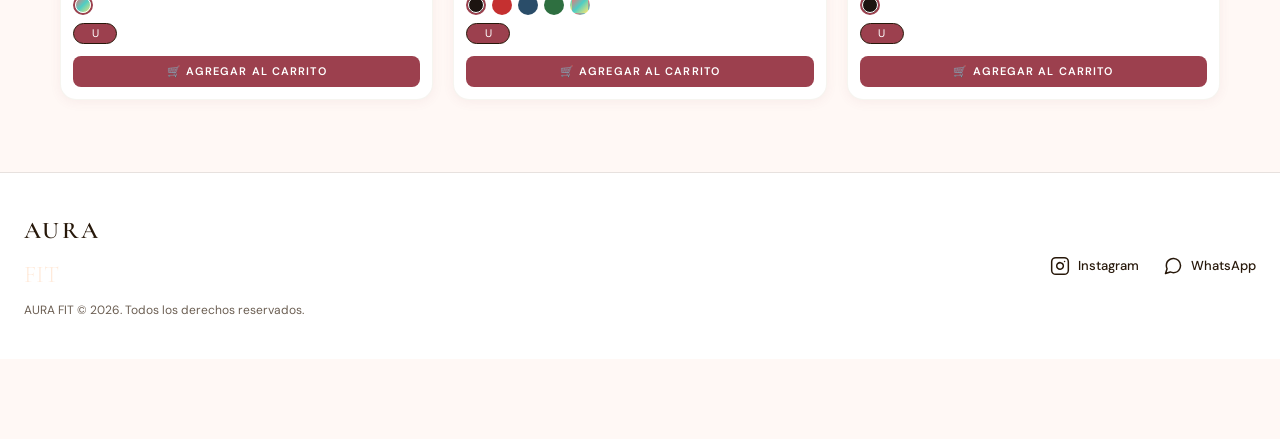
==== commit da4eb189: "feat: eliminar seccion nosotras" ====
--- a/index.html
+++ b/index.html
@@ -52,7 +52,6 @@
           <ul class="nav-list">
             <li><a href="#top" class="nav-link">Inicio</a></li>
             <li><a href="#catalog" class="nav-link">Catálogo</a></li>
-            <li><a href="#about" class="nav-link">Nosotras</a></li>
           </ul>
         </nav>
 
@@ -108,17 +107,6 @@
       <div class="catalog-container">
         <div id="products-grid" class="products-grid">
           <!-- Dynamically populated by store.js -->
-        </div>
-      </div>
-    </section>
-
-    <!-- Nosotras / About Preview Section -->
-    <section id="about" class="about-section">
-      <div class="about-container">
-        <div class="about-card">
-          <span class="hero-eyebrow">NUESTRA ESENCIA</span>
-          <h2 class="section-title">Elegancia, Fuerza y Movimiento</h2>
-          <p class="about-text">En AURA FIT creamos piezas de activewear que fusionan rendimiento deportivo con una estética sofisticada y minimalista. Cada prenda está confeccionada para brindar máximo confort, soporte y durabilidad.</p>
         </div>
       </div>
     </section>
@@ -428,12 +416,6 @@
       CARRITO
       <span class="bottom-nav-badge" id="nav-cart-count">0</span>
     </button>
-    <button class="bottom-nav-item" onclick="goTo('screen-store'); setTimeout(()=>document.getElementById('about')?.scrollIntoView({behavior:'smooth'}),300)" id="nav-about">
-      <svg viewBox="0 0 24 24" fill="none" stroke="currentColor" stroke-width="1.5">
-        <circle cx="12" cy="8" r="4"/><path d="M4 20c0-4 3.6-7 8-7s8 3 8 7"/>
-      </svg>
-      Nosotros
-    </button>
   </nav>
 
   <!-- Toast Notification Container -->
--- a/css/layout.css
+++ b/css/layout.css
@@ -1312,13 +1312,15 @@
   position: relative;
   width: 100%;
   aspect-ratio: 4/5;
-  background: #FFF1E8;
+  background: #FFFFFF;
   overflow: hidden;
 }
 .product-card-img {
   width: 100%;
   height: 100%;
-  object-fit: cover;
+  object-fit: contain;
+  object-position: center;
+  background: #FFFFFF;
   transition: transform 0.4s ease;
 }
 .product-card:hover .product-card-img { transform: scale(1.03); }
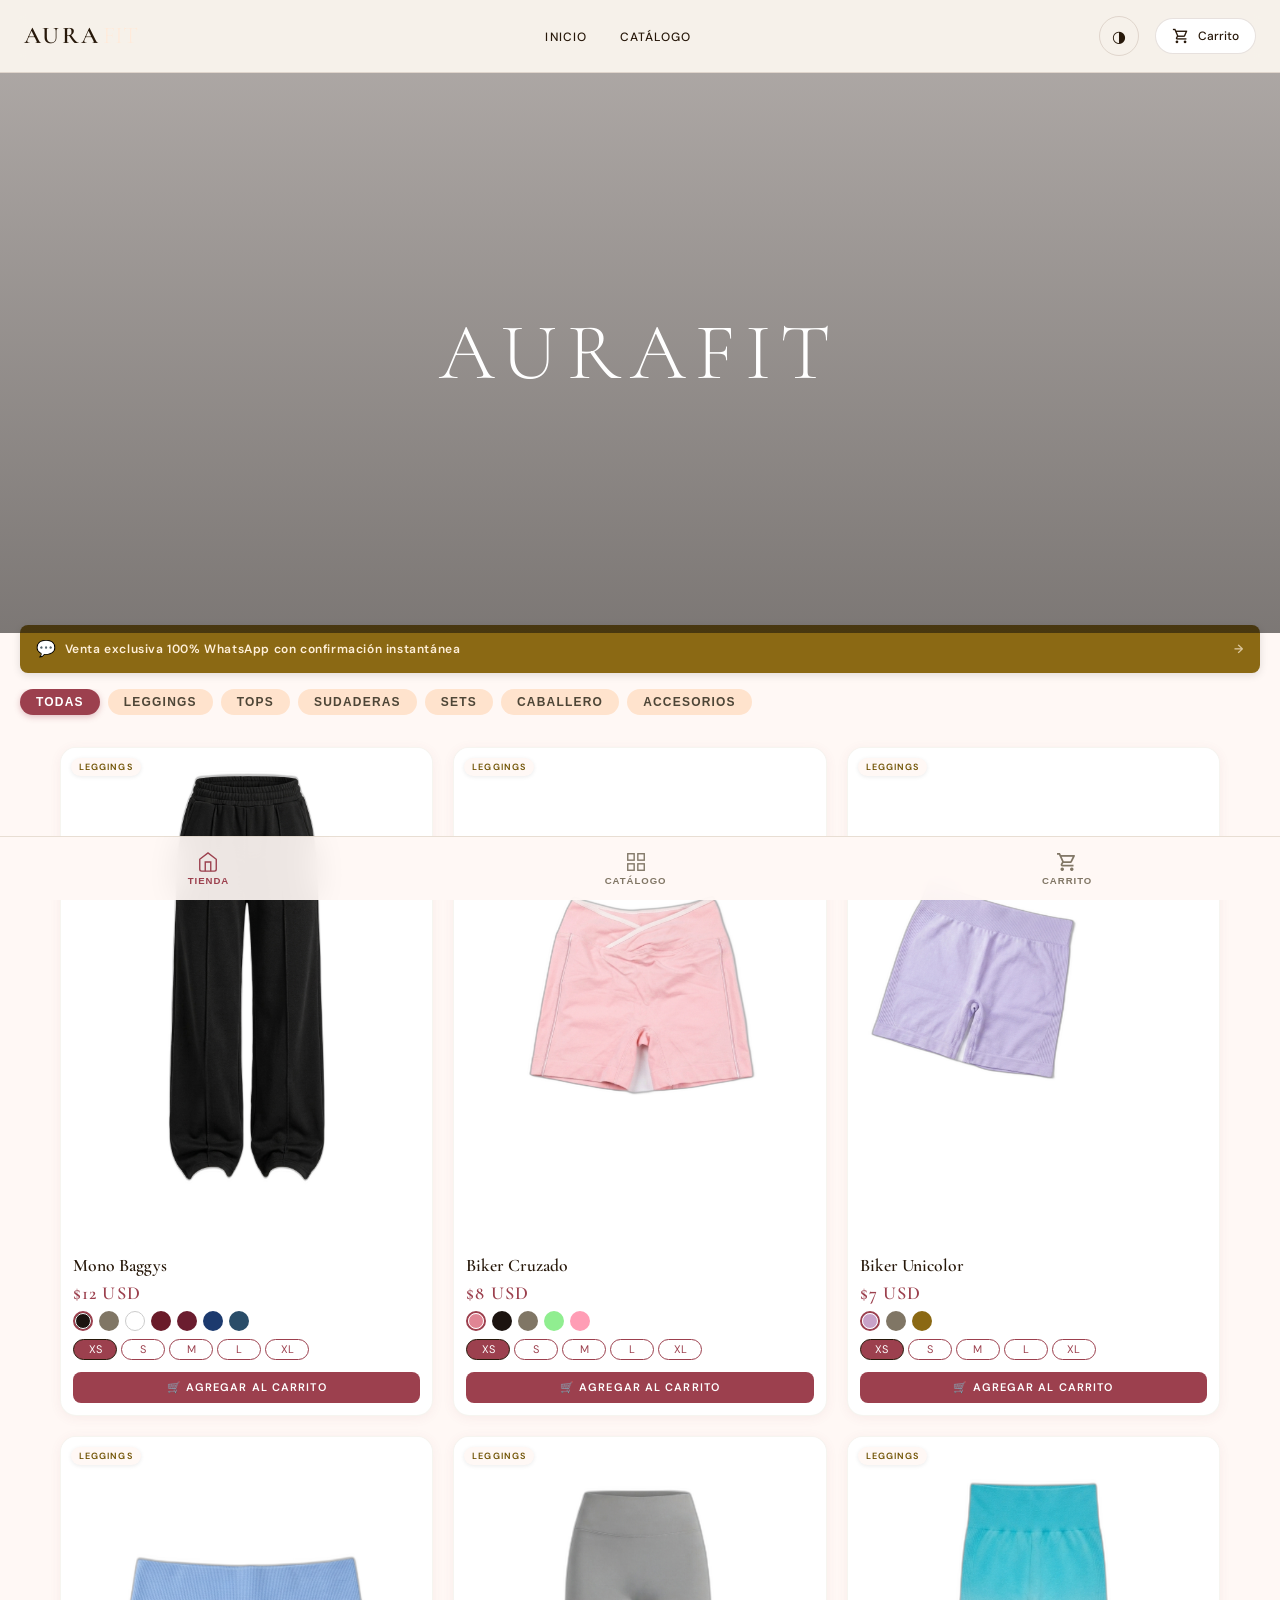
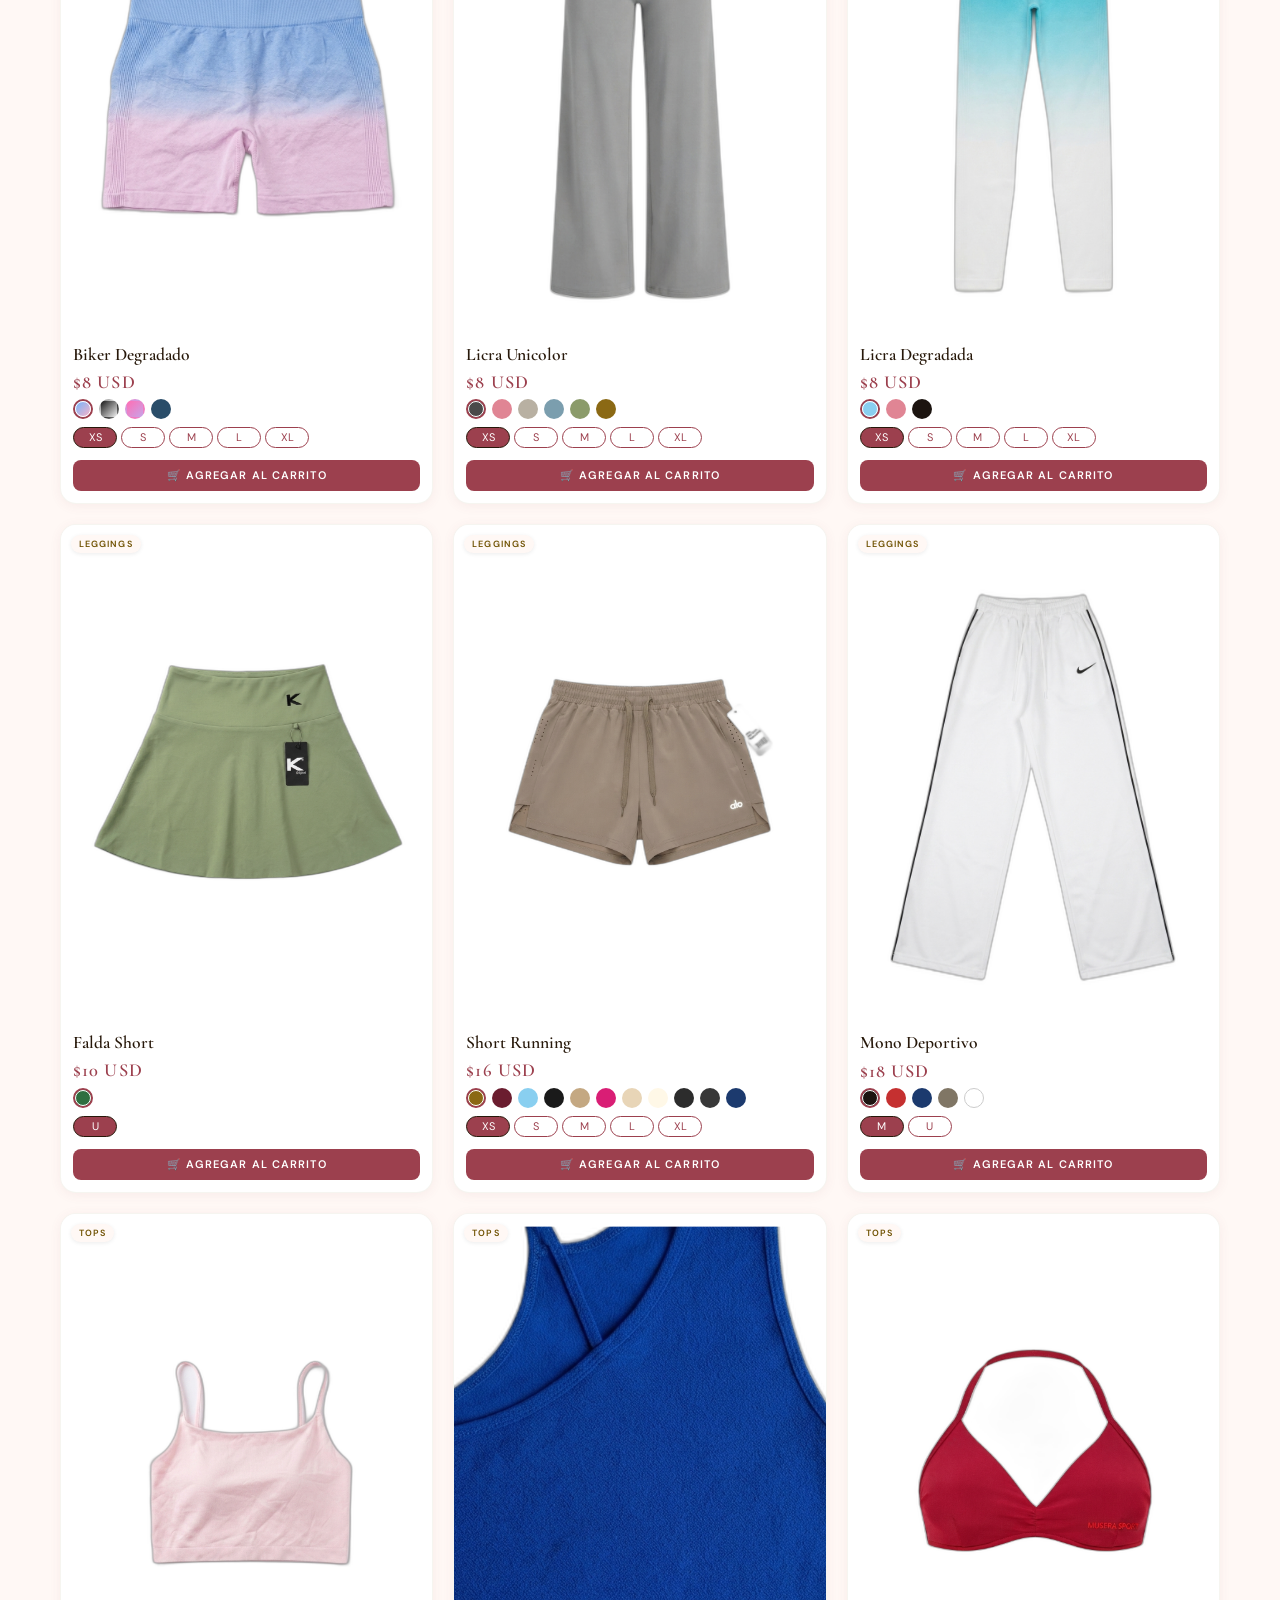
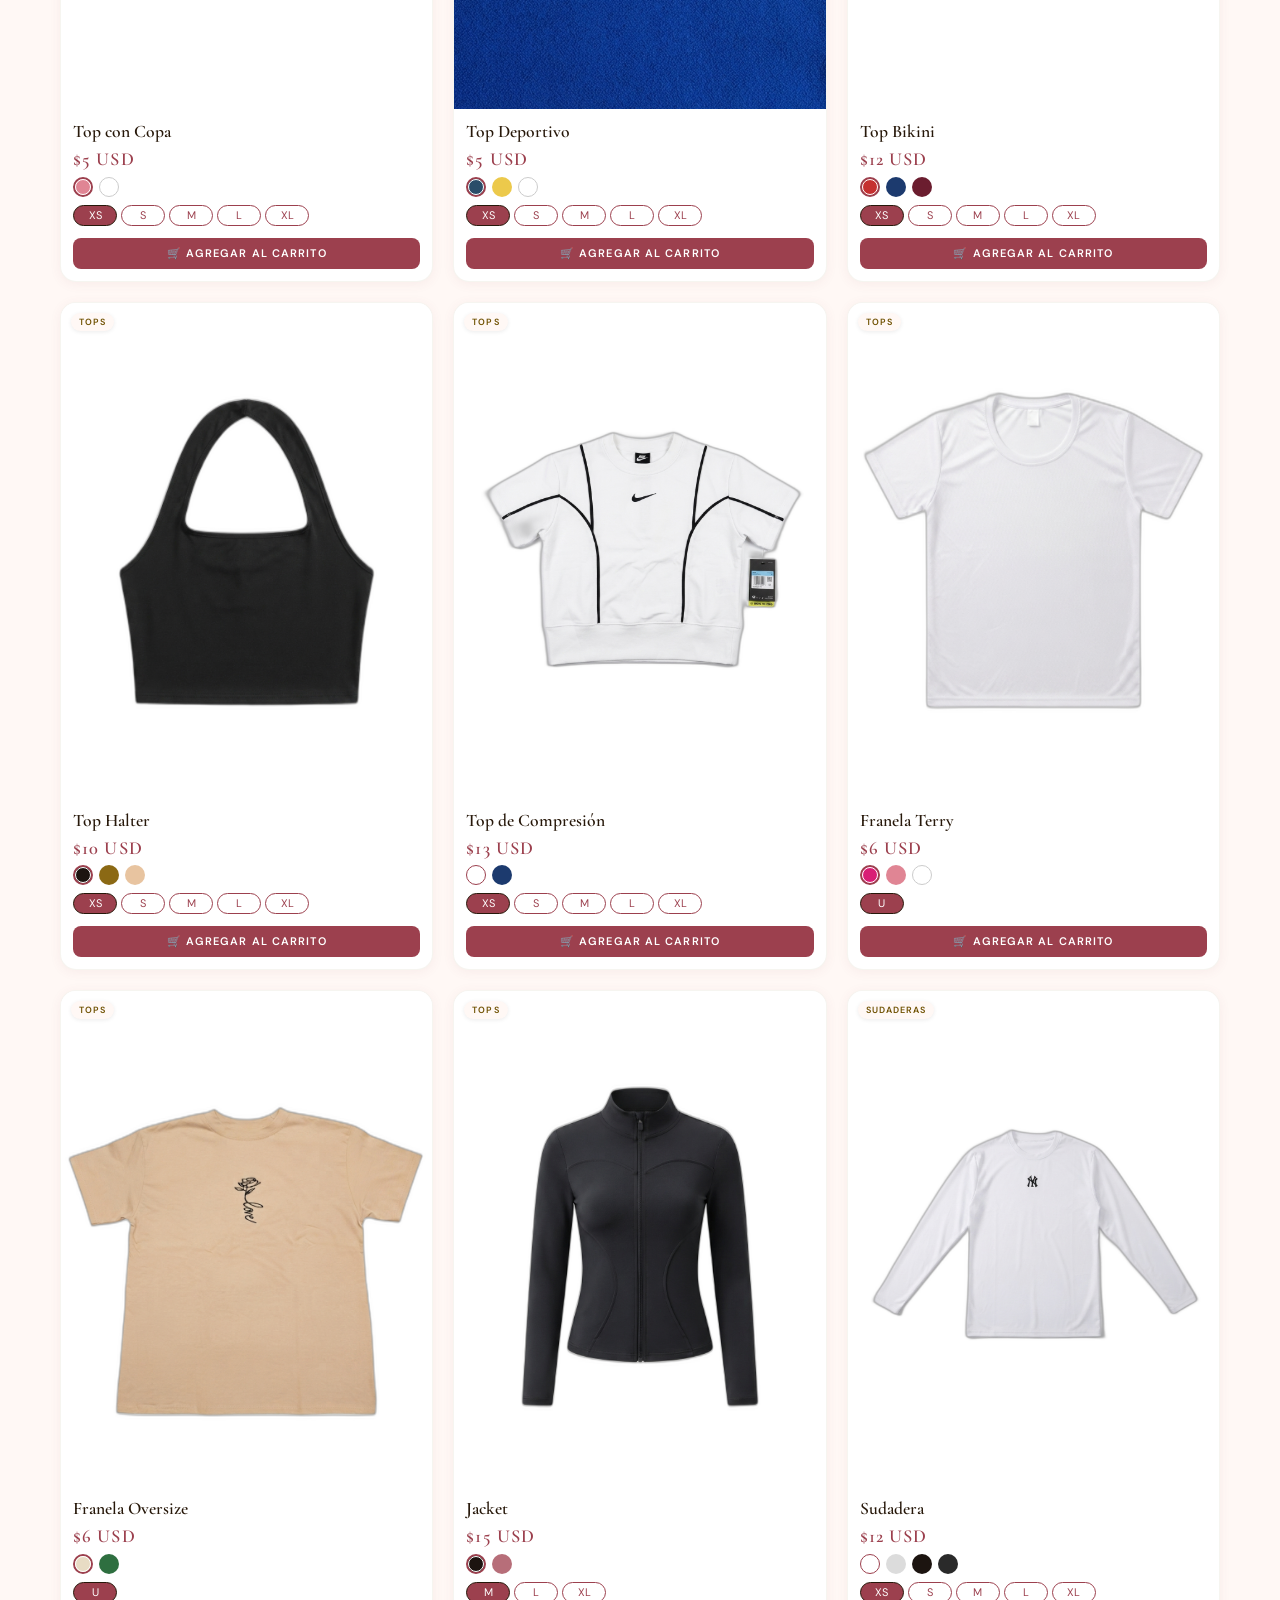
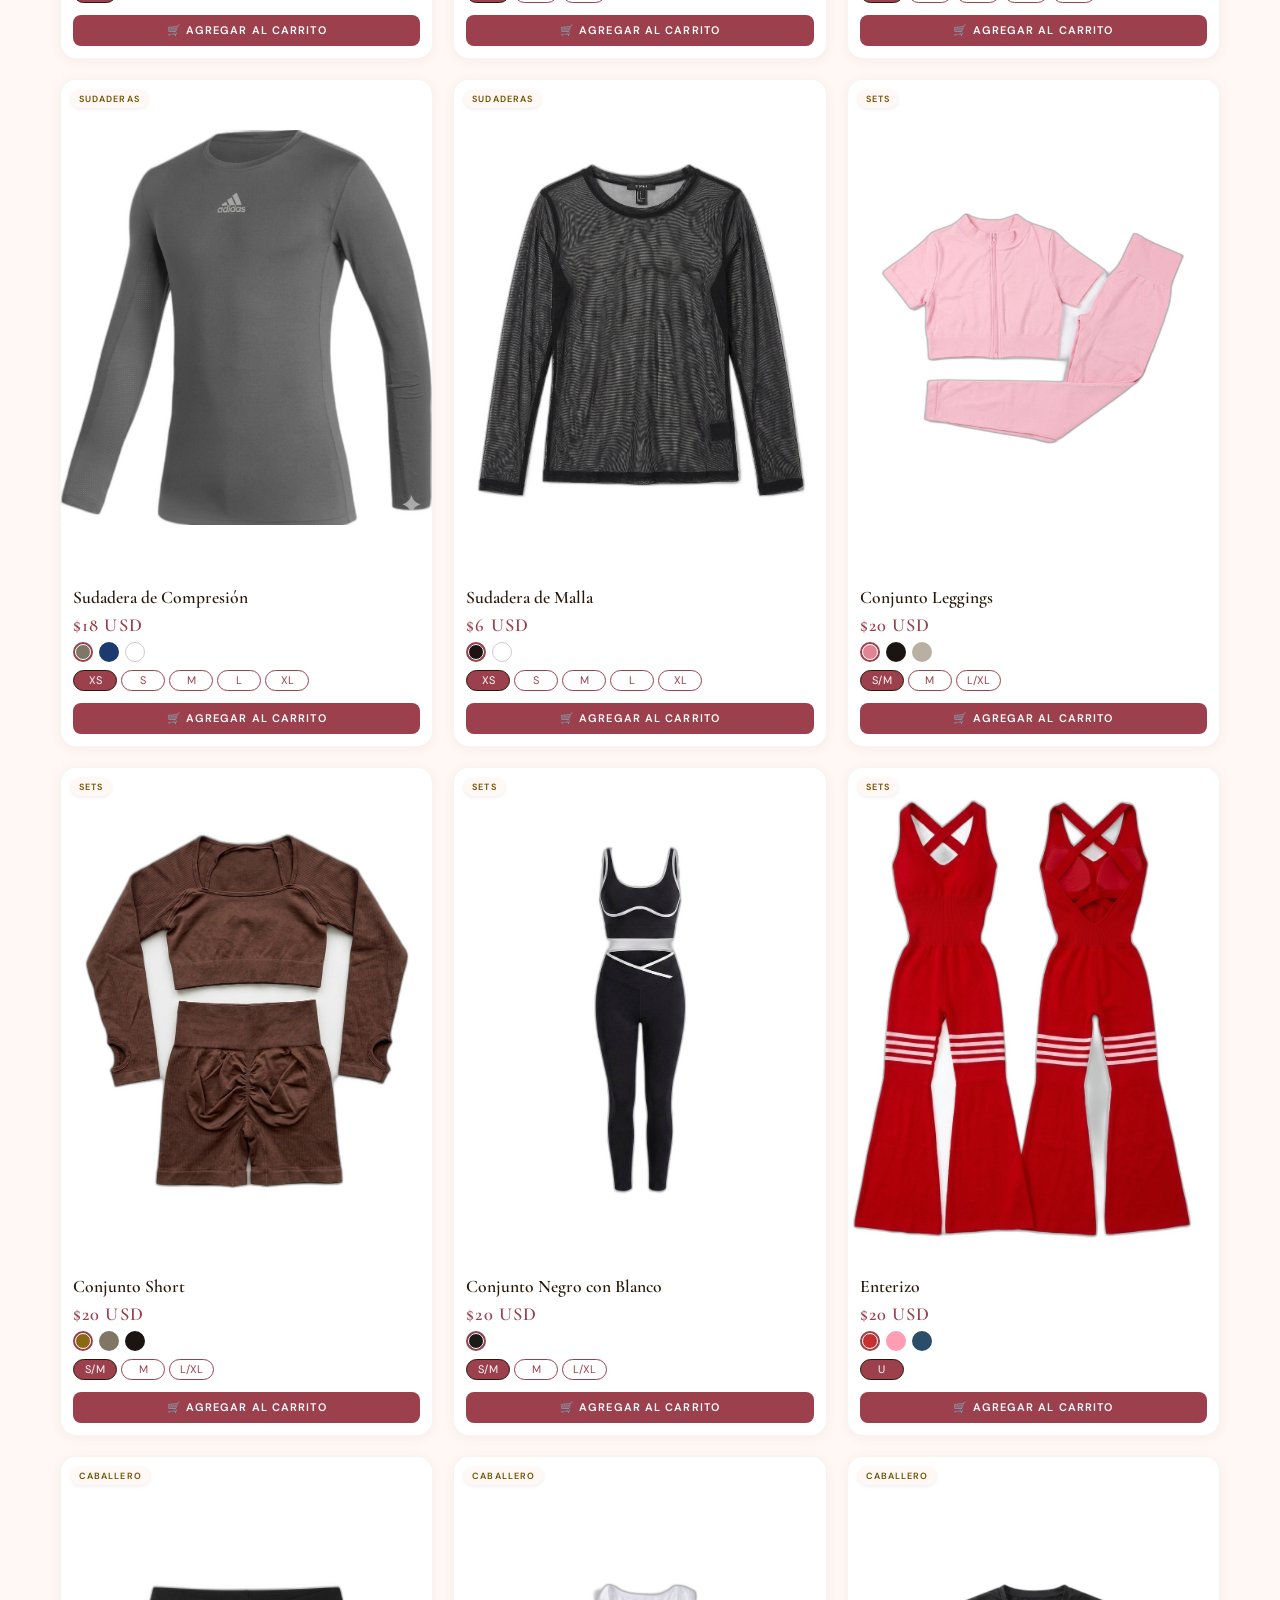
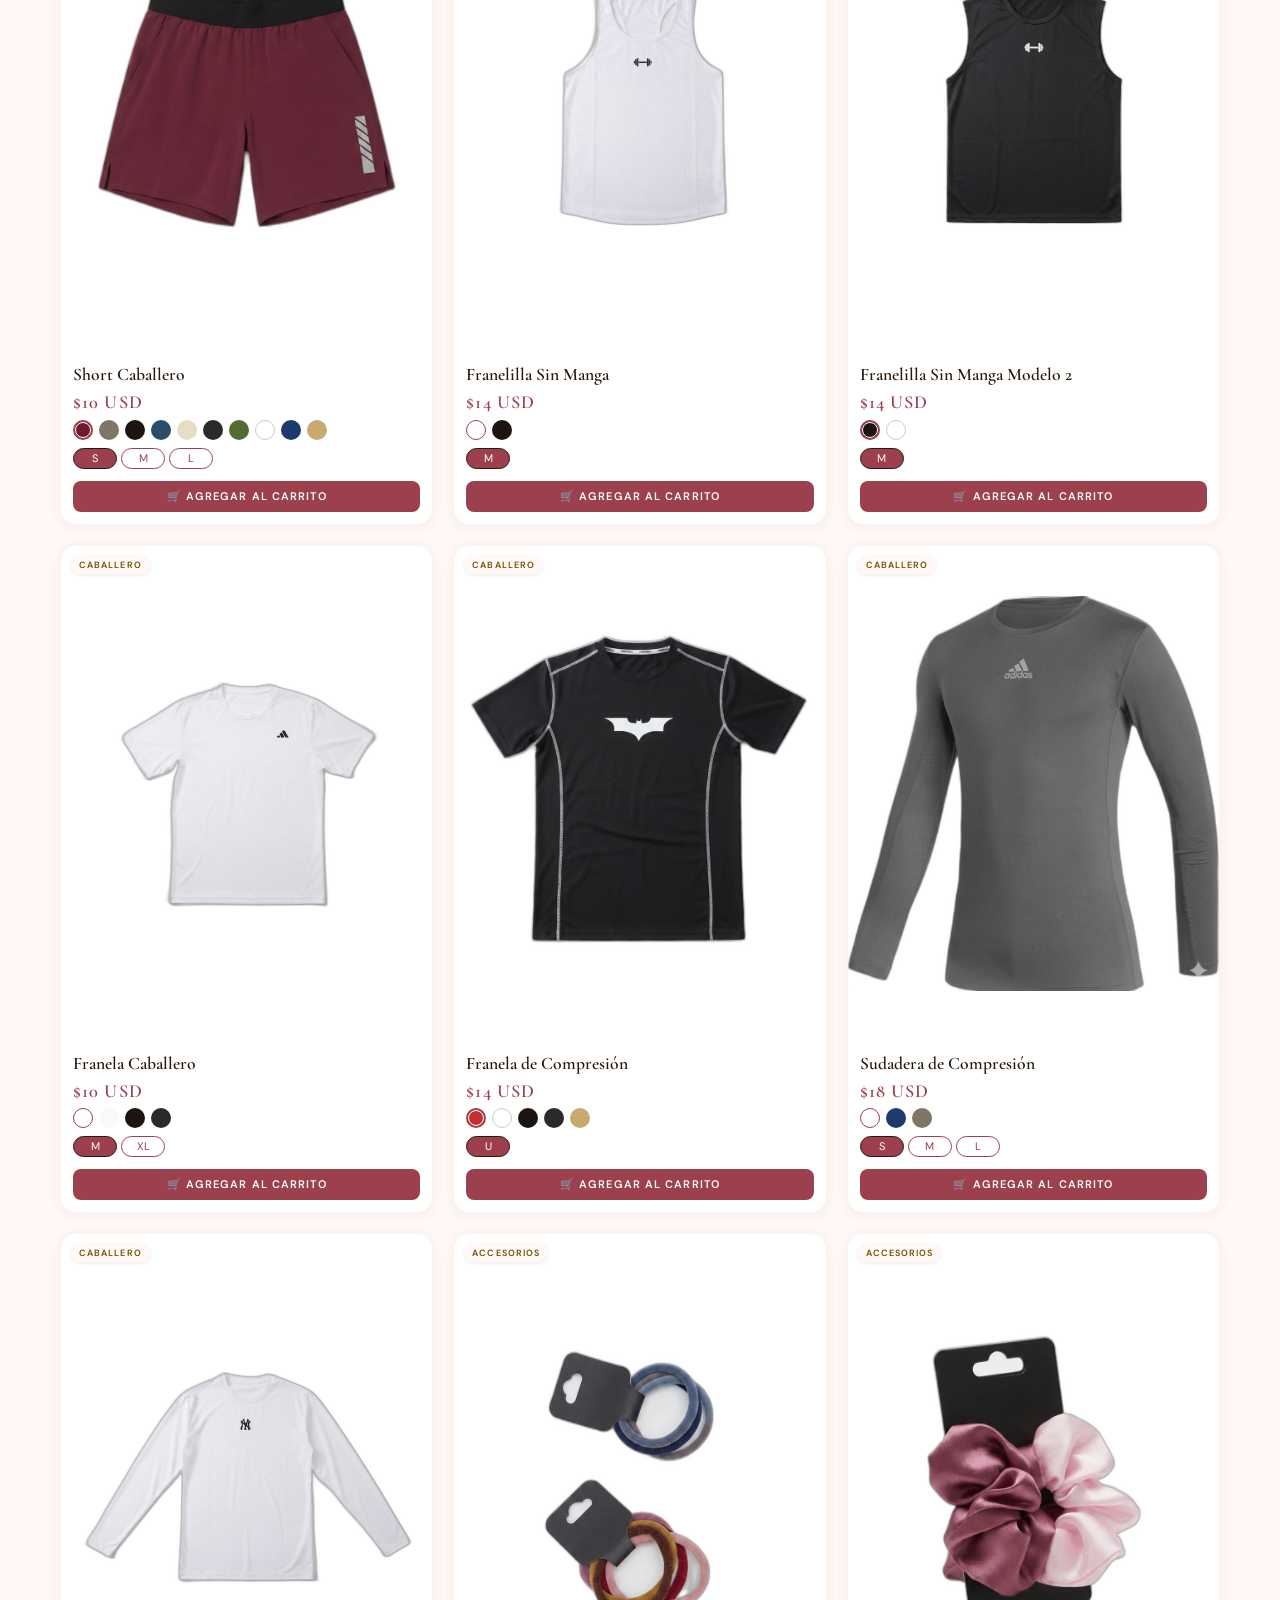
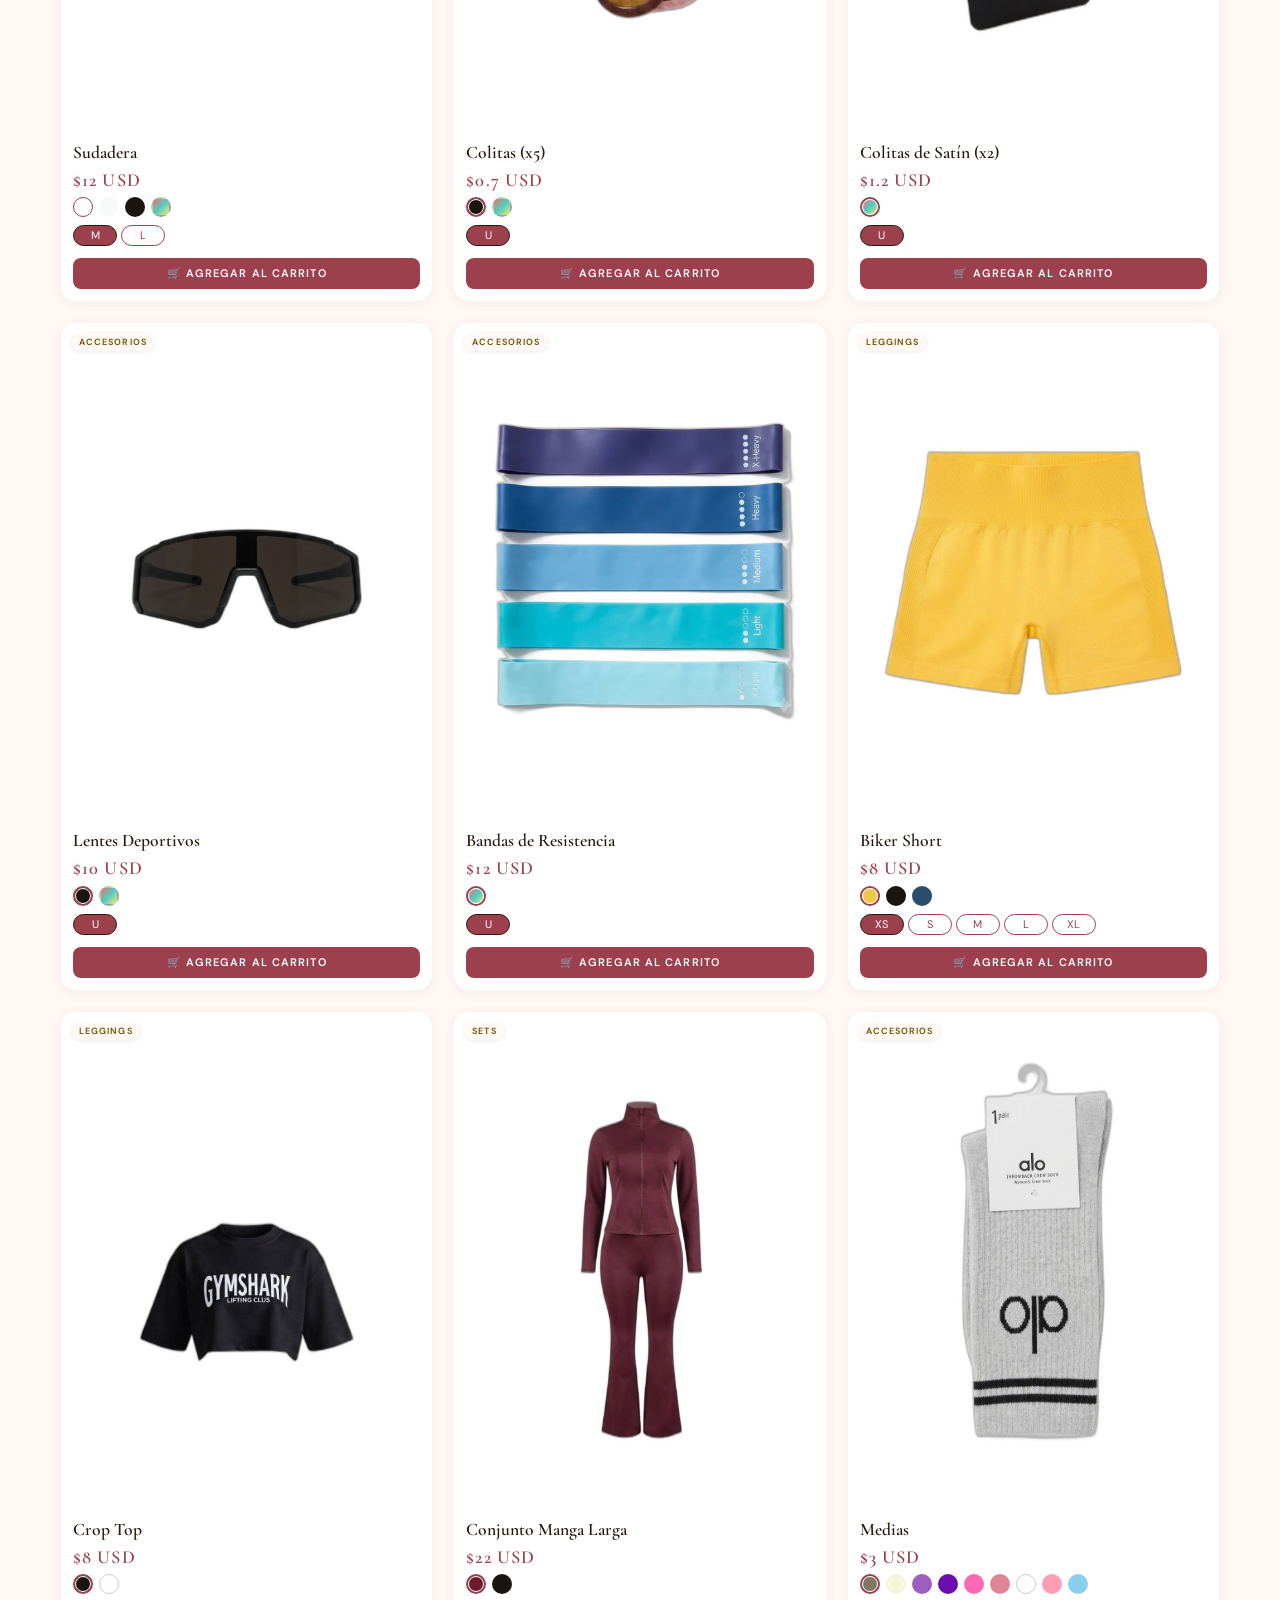
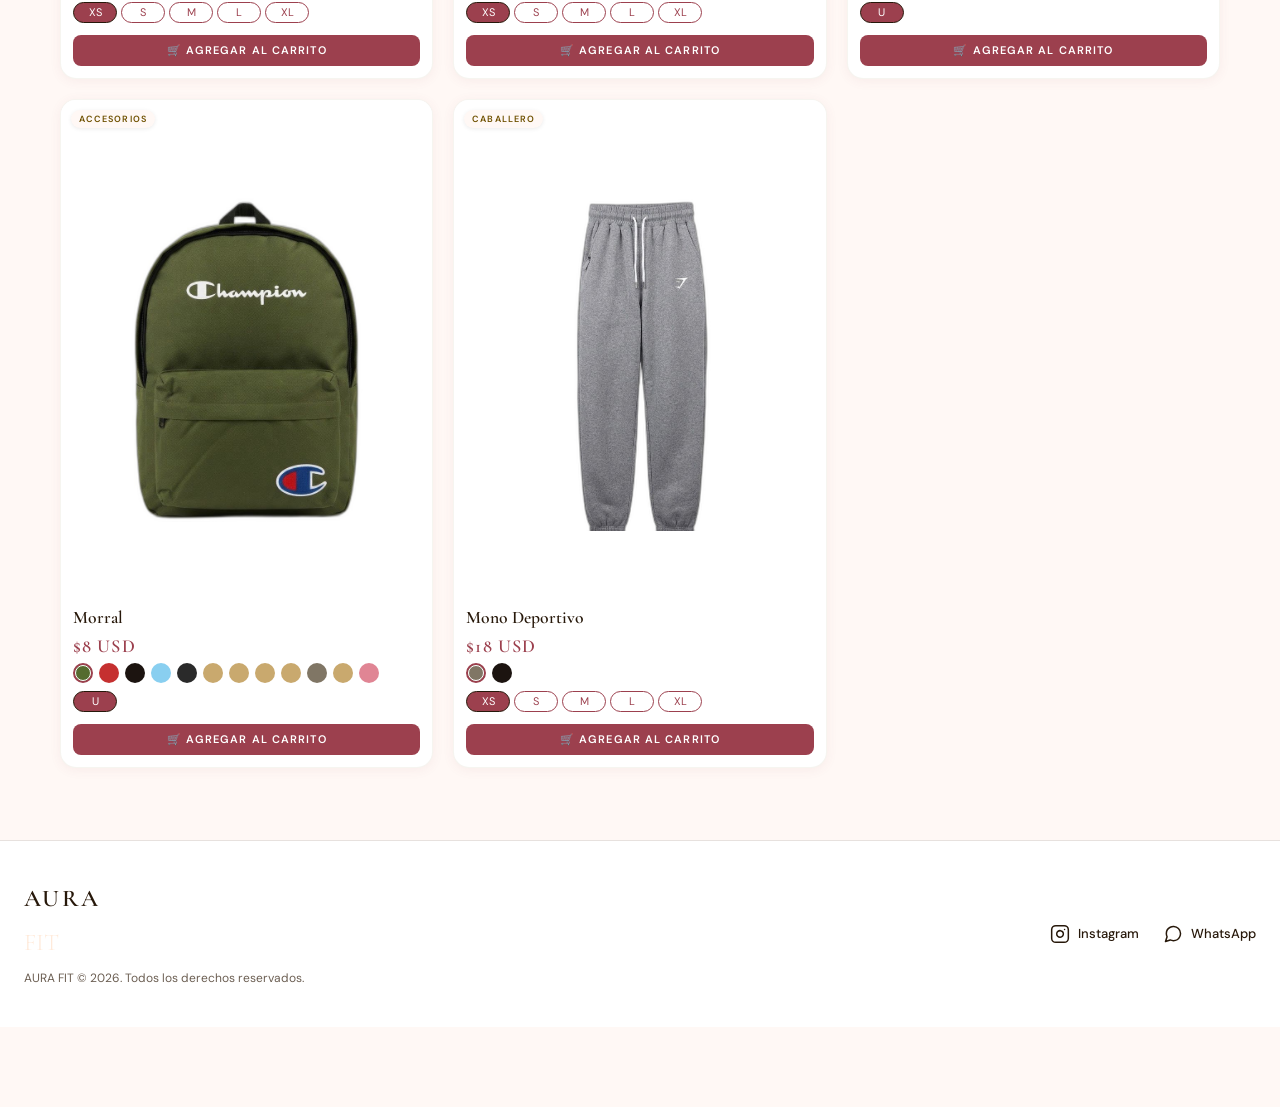
==== commit 86a7e36b: "Cargar inventario real y marcar productos por verificar Co-Authored-By: Claude Sonnet 5.5 <noreply@a" ====
--- a/index.html
+++ b/index.html
@@ -21,6 +21,7 @@
   <!-- Deferred Scripts -->
   <script src="js/products.js" defer></script>
   <script src="js/config.js" defer></script>
+  <script src="js/inventory-seed.js" defer></script>
   <script src="js/db.js" defer></script>
   <script src="js/store.js" defer></script>
   <script src="js/cart.js" defer></script>
@@ -349,6 +350,12 @@
         <div class="form-group">
           <label for="prod-description" class="label">Descripción</label>
           <textarea id="prod-description" name="description" class="input textarea" rows="3" placeholder="Describe los materiales, ajuste y características..."></textarea>
+        </div>
+
+        <div class="form-group">
+          <label style="display:flex;align-items:center;gap:8px;cursor:pointer">
+            <input type="checkbox" id="prod-verified"> Verificado
+          </label>
         </div>
 
         <!-- Colors Section -->
